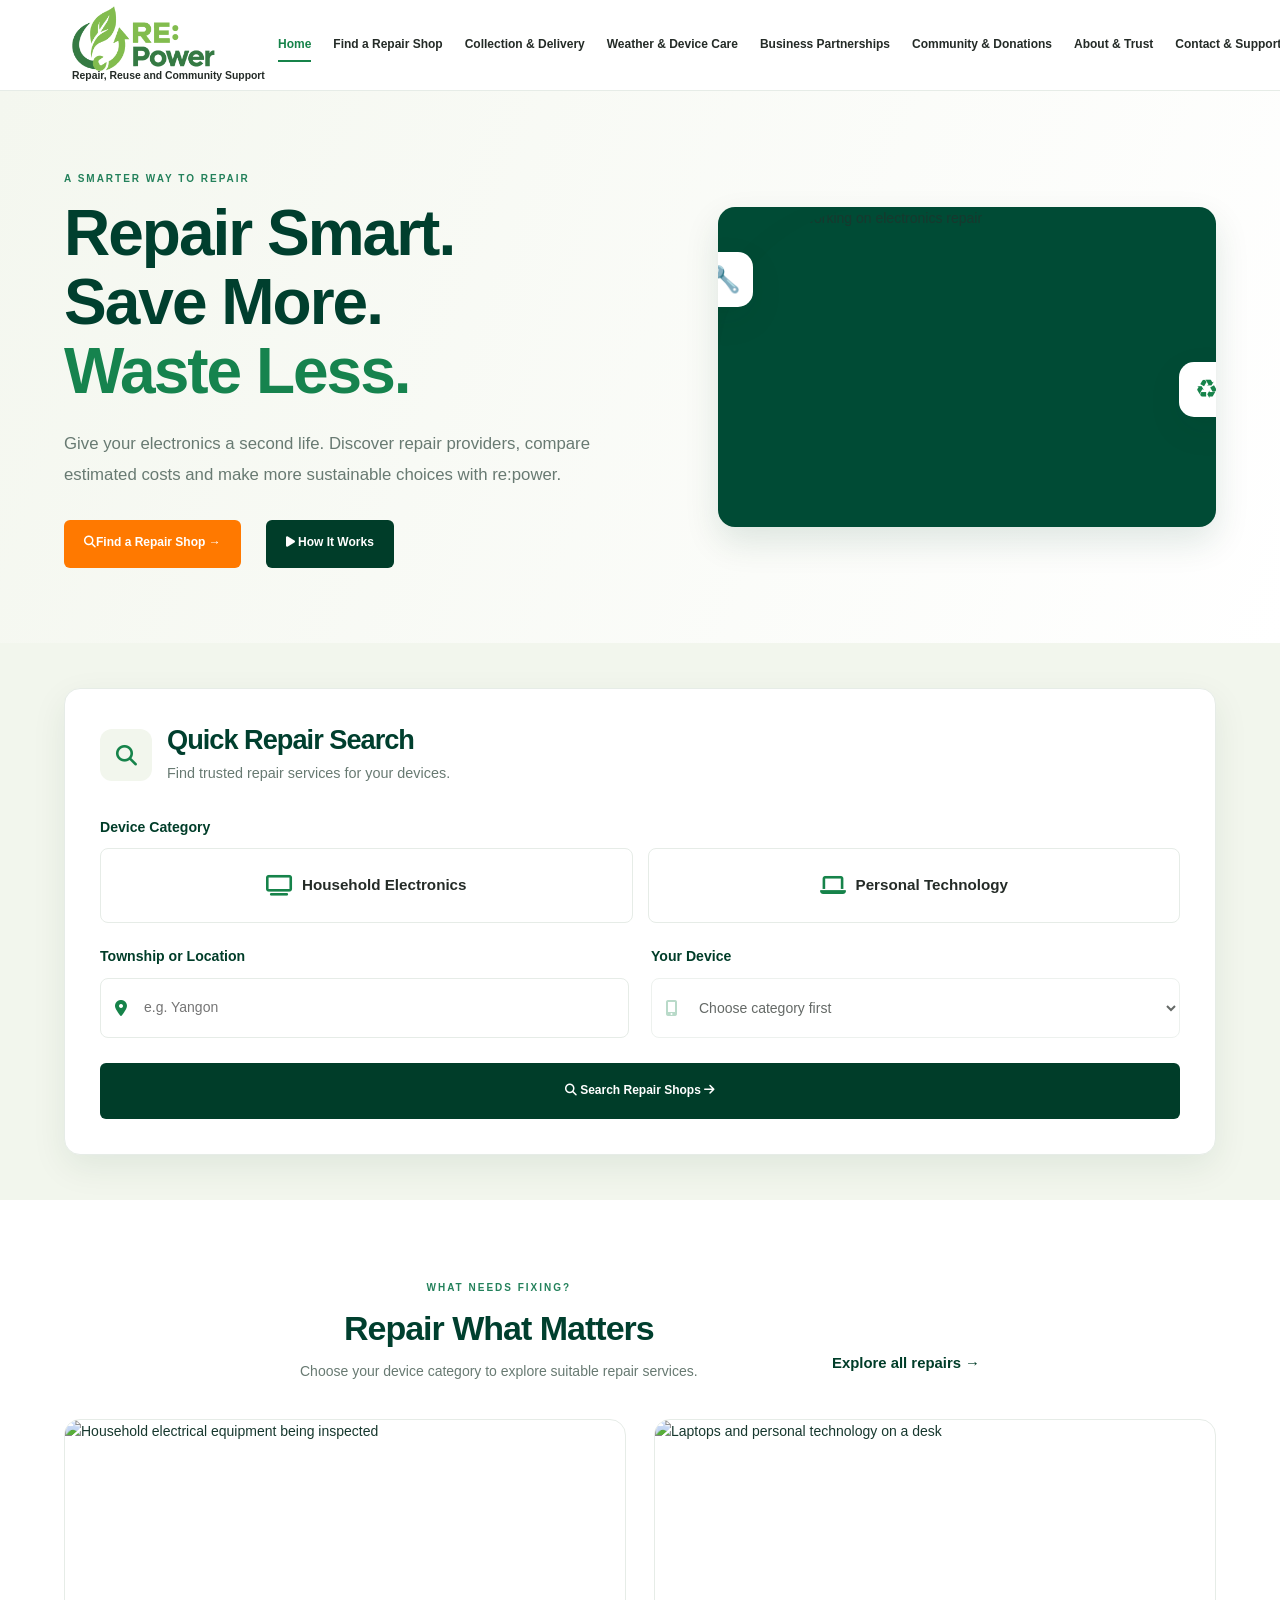
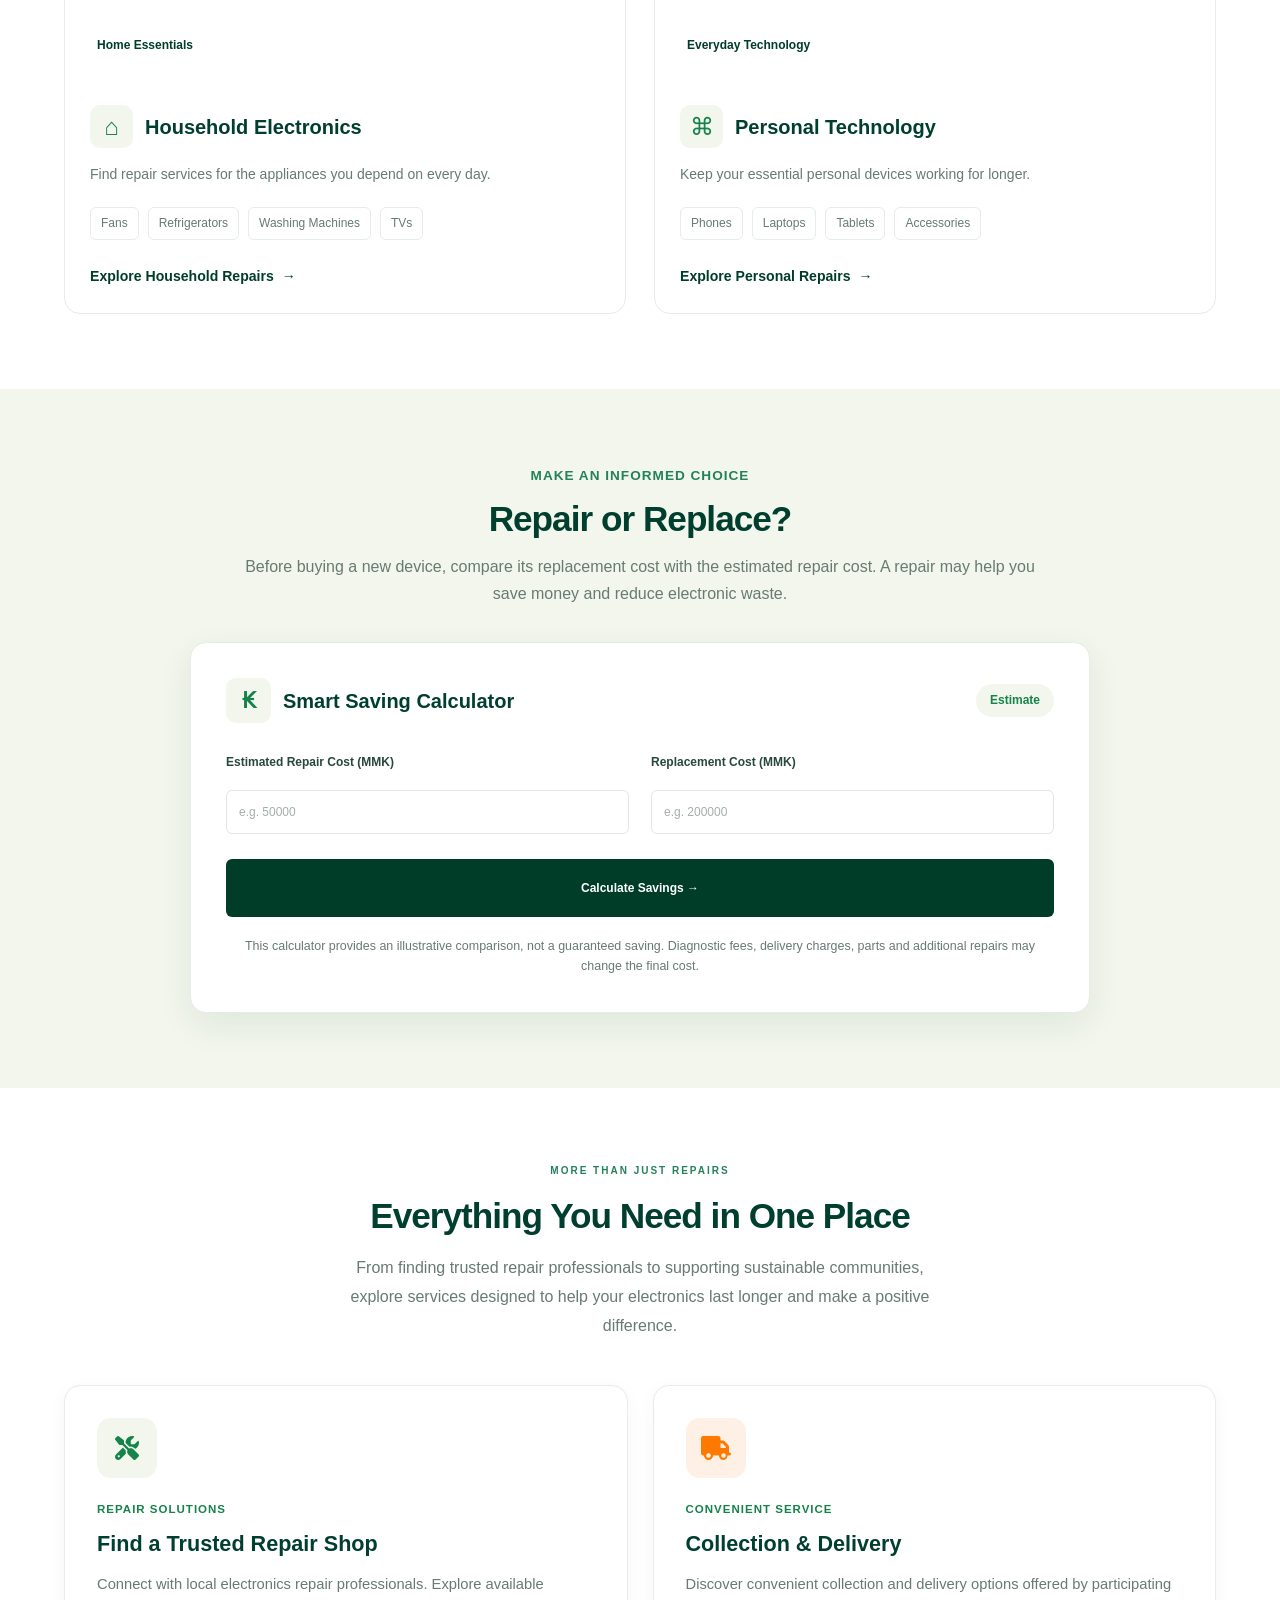
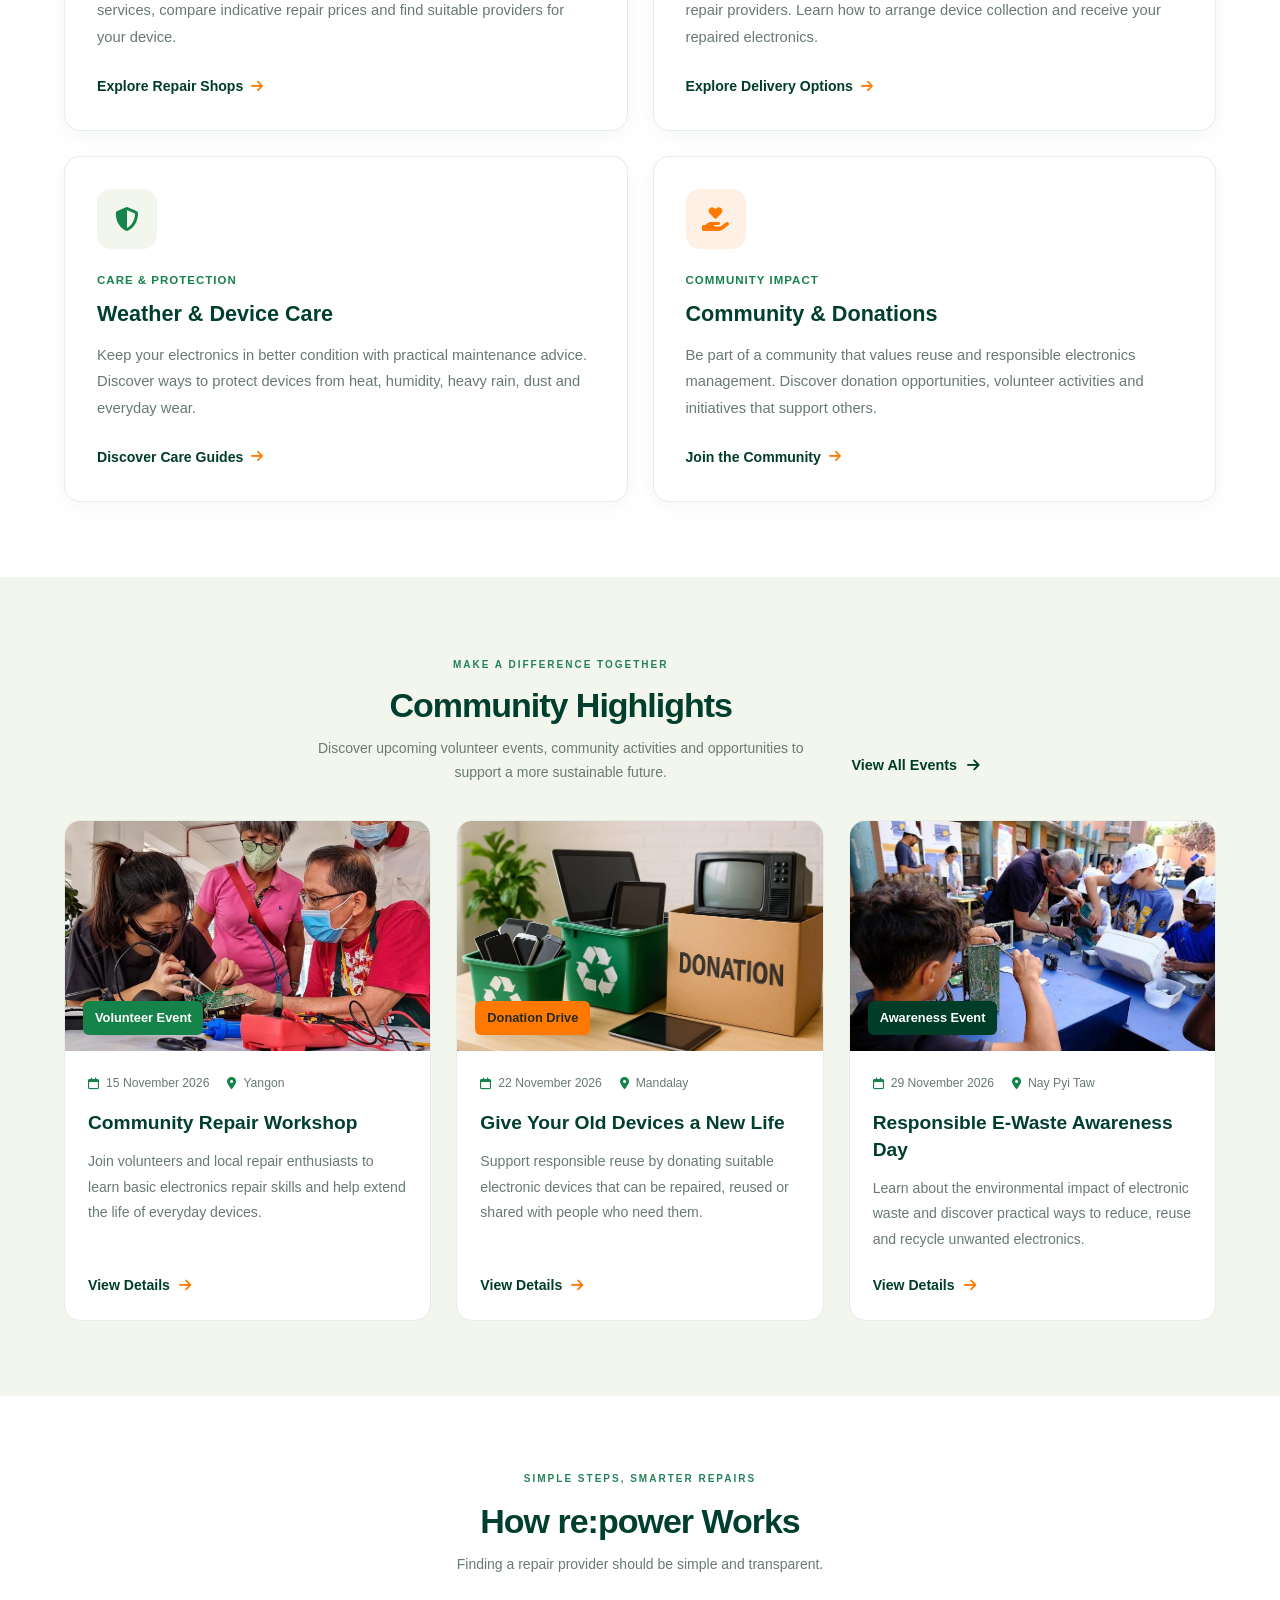
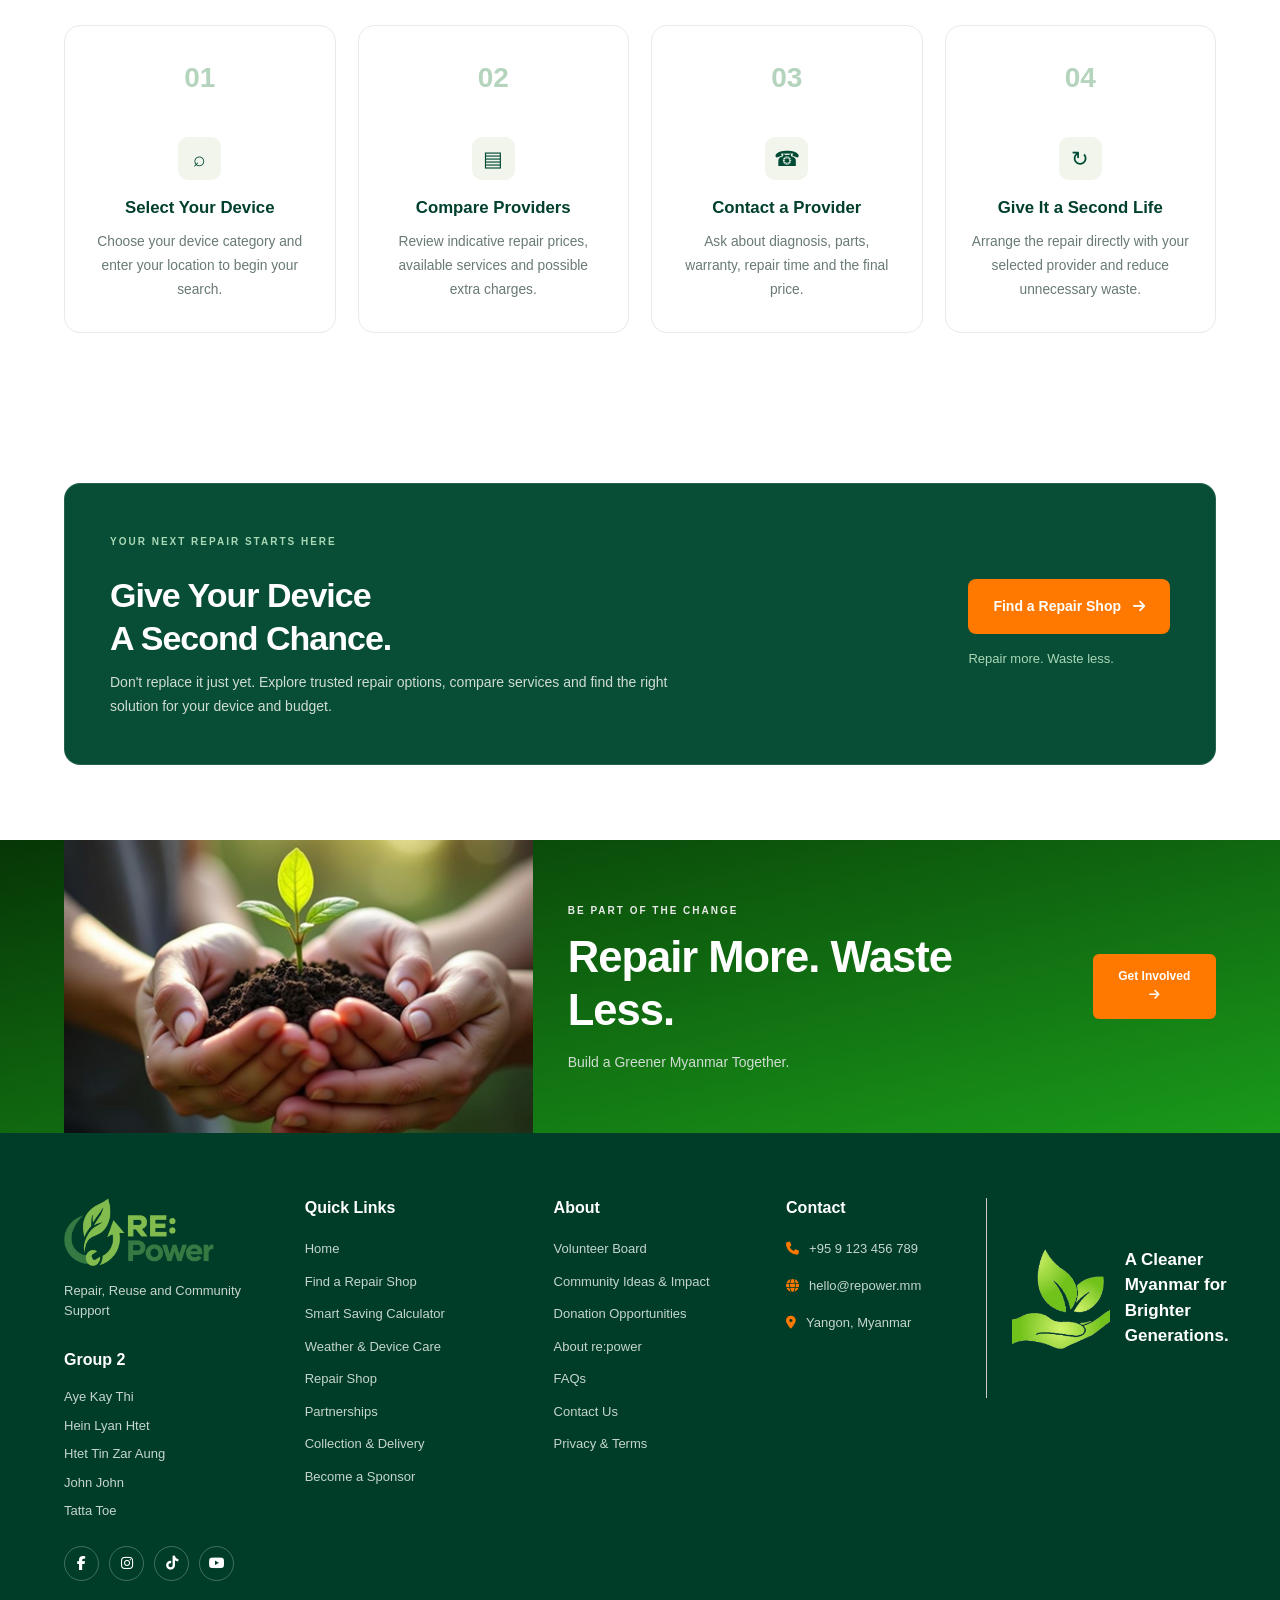
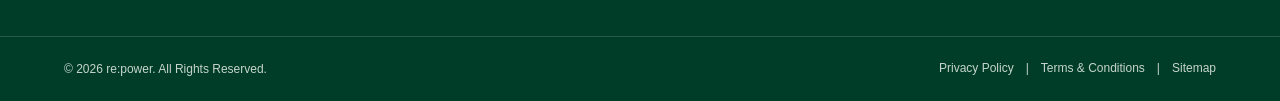
==== index.html @ 750f9b83 "Update index.html" ====
<!DOCTYPE html>
<html lang="en">
<head>
    <meta charset="UTF-8">
    <meta name="viewport" content="width=device-width, initial-scale=1.0">
    <meta name="description" content="Find electronics repair services, compare estimated costs, save money and reduce electronic waste with re:power in Myanmar.">
    <title>re:power | Repair Smart. Save More. Waste Less.</title>
    <link rel="stylesheet" href="https://cdnjs.cloudflare.com/ajax/libs/font-awesome/6.5.2/css/all.min.css">
    <link rel="stylesheet" href="assets/css/style.css">
    <link rel="stylesheet" href="assets/css/index.css">
</head>
<body>

    <header class="header">
        <div class="container navbar">

            <a href="index.html" class="logo-area">
                <img src="assets/images/re-power-logo.png" alt="re:power Logo" class="logo-image">
                <span class="logo-tagline">Repair, Reuse and Community Support</span>
            </a>

            <button class="menu-toggle" id="menuToggle"
                aria-label="Toggle navigation" aria-expanded="false">
                <span></span>
                <span></span>
                <span></span>
            </button>

            <nav class="navigation" id="navigation">
                <a href="index.html" class="nav-link active">Home</a>
                <a href="repair-shops.html" class="nav-link">Find a Repair Shop</a>
                <a href="collection-delivery.html" class="nav-link">Collection & Delivery</a>
                <a href="weather-device-care.html" class="nav-link">Weather & Device Care</a>
                <a href="partnerships.html" class="nav-link">Business Partnerships</a>
                <a href="community.html" class="nav-link">Community & Donations</a>
                <a href="about.html" class="nav-link">About & Trust</a>
                <a href="contact.html" class="nav-link">Contact & Support</a>
            </nav>

            <div class="header-actions">

                <a class="header-search" aria-label="Search">
                    <i class="fas fa-search"></i>
                </a>

                <a href="contact.html" class="btn btn-support">
                    <span>Get Support</span>
                    <i class="fas fa-headset"></i>
                </a>

            </div>

        </div>

    </header>

    <main>
        <section class="hero">
            <div class="container hero-content">
                <div class="hero-text">
                    <span class="eyebrow">A smarter way to repair</span>
                    <h1>Repair Smart.<br>Save More.<br><span>Waste Less.</span></h1>
                    <p>Give your electronics a second life. Discover repair providers, compare estimated costs and make more sustainable choices with re:power.</p>

                    <div class="hero-actions">
                        <a href="repair-shops.html" class="btn btn-orange"><i class="fas fa-search"></i>Find a Repair Shop <span>→</span></a>
                        <a href="#how-it-works" class="btn btn-primary"><i class="fas fa-play"></i> How It Works</a>
                    </div>
                </div>

                <div class="hero-image">
                    <img src="https://images.unsplash.com/photo-1581092921461-eab62e97a780?auto=format&fit=crop&w=1000&q=85" alt="Technician working on electronics repair">
                    <div class="floating-icon floating-icon-one">🔧</div>
                    <div class="floating-icon floating-icon-two">♻</div>
                </div>
            </div>
        </section>

        <section class="quick-search-section">
            <div class="container">
    <div class="quick-search">

        <div class="search-heading">
            <span class="section-icon">
                <i class="fas fa-search"></i>
            </span>
            <div>
                <h2>Quick Repair Search</h2>
                <p>Find trusted repair services for your devices.</p>
            </div>
        </div>

        <form id="homeSearchForm">

            <div class="search-layout">

                <div class="search-field category-field">
                    <label>Device Category</label>

                    <div class="category-options">
                        <label class="category-option">
                            <input type="radio" name="category" value="household" required>
                            <span>
                                <i class="fas fa-tv"></i>
                                Household Electronics
                            </span>
                        </label>

                        <label class="category-option">
                            <input type="radio" name="category" value="personal">
                            <span>
                                <i class="fas fa-laptop"></i>
                                Personal Technology
                            </span>
                        </label>
                    </div>
                </div>

                <div class="location-device-row">

                    <div class="search-field">
                        <label for="location">Township or Location</label>
                        <div class="input-wrapper">
                            <i class="fas fa-map-marker-alt"></i>
                            <input type="text" id="location" name="location"
                                placeholder="e.g. Yangon" required>
                        </div>
                    </div>

                    <div class="search-field">
                        <label for="device">Your Device</label>
                        <div class="input-wrapper">
                            <i class="fas fa-mobile-alt"></i>
                            <select id="device" name="device" required>
                                <option value="">Choose device</option>
                            </select>
                        </div>
                    </div>

                </div>

            </div>

            <div class="search-submit">
                <button type="submit" class="btn btn-primary search-button">
                    <i class="fas fa-search"></i>
                    Search Repair Shops
                    <i class="fas fa-arrow-right"></i>
                </button>
            </div>

        </form>

    </div>
</div>

            </div>
        </section>

        <section class="section categories-section" id="categories">
            <div class="container">
                <div class="section-heading">
                    <div>
                        <span class="eyebrow">What needs fixing?</span>
                        <h2>Repair What Matters</h2>
                        <p>Choose your device category to explore suitable repair services.</p>
                    </div>
                    <a href="repair-shops.html" class="text-link">Explore all repairs →</a>
                </div>

                <div class="category-grid">
                    <article class="category-card household-card">
                        <div class="category-image">
                            <img src="https://images.unsplash.com/photo-1581092160562-40aa08e78837?auto=format&fit=crop&w=900&q=85" alt="Household electrical equipment being inspected">
                            <span class="category-label">Home Essentials</span>
                        </div>
                        <div class="category-body">
                            <div class="category-title">
                                <span class="category-icon">⌂</span>
                                <h3>Household Electronics</h3>
                            </div>
                            <p>Find repair services for the appliances you depend on every day.</p>
                            <div class="device-tags">
                                <span>Fans</span>
                                <span>Refrigerators</span>
                                <span>Washing Machines</span>
                                <span>TVs</span>
                            </div>
                            <a href="repair-shops.html?category=household" class="card-link">Explore Household Repairs <span>→</span></a>
                        </div>
                    </article>

                    <article class="category-card personal-card">
                        <div class="category-image">
                            <img src="https://images.unsplash.com/photo-1519389950473-47ba0277781c?auto=format&fit=crop&w=900&q=85" alt="Laptops and personal technology on a desk">
                            <span class="category-label">Everyday Technology</span>
                        </div>
                        <div class="category-body">
                            <div class="category-title">
                                <span class="category-icon">⌘</span>
                                <h3>Personal Technology</h3>
                            </div>
                            <p>Keep your essential personal devices working for longer.</p>
                            <div class="device-tags">
                                <span>Phones</span>
                                <span>Laptops</span>
                                <span>Tablets</span>
                                <span>Accessories</span>
                            </div>
                            <a href="repair-shops.html?category=personal" class="card-link">Explore Personal Repairs <span>→</span></a>
                        </div>
                    </article>
                </div>
            </div>
        </section>

        <section class="calculator-section section" id="calculator">
            <div class="container">

                <div class="calculator-intro">
                    <span class="eyebrow">Make an informed choice</span>
                    <h2>Repair or Replace?</h2>
                    <p>Before buying a new device, compare its replacement cost with the estimated repair cost. A repair may help you save money and reduce electronic waste.</p>
                </div>

                <div class="calculator-card">

                    <div class="calculator-card-header">
                        <div>
                            <span class="calculator-symbol">₭</span>
                            <h3>Smart Saving Calculator</h3>
                        </div>
                        <span class="sample-label">Estimate</span>
                    </div>

                    <form id="calculatorForm">

                        <div class="calculator-inputs">

                            <div class="form-group">
                                <label for="repairCost">Estimated Repair Cost (MMK)</label>
                                <input type="number" id="repairCost" min="0" step="1"
                                    placeholder="e.g. 50000" required>
                            </div>

                            <div class="form-group">
                                <label for="replacementCost">Replacement Cost (MMK)</label>
                                <input type="number" id="replacementCost" min="0" step="1"
                                    placeholder="e.g. 200000" required>
                            </div>

                        </div>

                        <button type="submit" class="btn btn-primary calculator-button">
                            Calculate Savings
                            <span>→</span>
                        </button>

                    </form>

                    <div class="calculator-result" id="calculatorResult" aria-live="polite" hidden>
                        <span class="result-label">Estimated Difference</span>
                        <strong id="savingAmount">MMK 0</strong>
                        <p id="savingMessage"></p>
                    </div>

                    <p class="calculator-note">
                        This calculator provides an illustrative comparison, not a guaranteed saving.
                        Diagnostic fees, delivery charges, parts and additional repairs may change the final cost.
                    </p>

                </div>
            </div>
        </section>

        <section class="section services-section">
            <div class="container">

                <div class="section-heading centered-heading">
                    <span class="eyebrow">More than just repairs</span>
                    <h2>Everything You Need in One Place</h2>
                    <p>
                        From finding trusted repair professionals to supporting sustainable
                        communities, explore services designed to help your electronics
                        last longer and make a positive difference.
                    </p>
                </div>

                <div class="services-grid">

                    <article class="service-card">
                        <div class="service-card-top">
                            <div class="service-icon green-icon">
                                <i class="fas fa-tools"></i>
                            </div>
                        </div>

                        <span class="service-label">Repair Solutions</span>

                        <h3>Find a Trusted Repair Shop</h3>

                        <p>
                            Connect with local electronics repair professionals.
                            Explore available services, compare indicative repair prices
                            and find suitable providers for your device.
                        </p>

                        <a href="repair-shops.html" class="card-link">
                            Explore Repair Shops
                            <i class="fas fa-arrow-right"></i>
                        </a>
                    </article>

                    <article class="service-card">
                        <div class="service-card-top">
                            <div class="service-icon orange-icon">
                                <i class="fas fa-truck"></i>
                            </div>
                        </div>

                        <span class="service-label">Convenient Service</span>

                        <h3>Collection & Delivery</h3>

                        <p>
                            Discover convenient collection and delivery options offered
                            by participating repair providers. Learn how to arrange
                            device collection and receive your repaired electronics.
                        </p>

                        <a href="collection-delivery.html" class="card-link">
                            Explore Delivery Options
                            <i class="fas fa-arrow-right"></i>
                        </a>
                    </article>

                    <article class="service-card">
                        <div class="service-card-top">
                            <div class="service-icon green-icon">
                                <i class="fas fa-shield-alt"></i>
                            </div>
                        </div>

                        <span class="service-label">Care & Protection</span>

                        <h3>Weather & Device Care</h3>

                        <p>
                            Keep your electronics in better condition with practical
                            maintenance advice. Discover ways to protect devices from
                            heat, humidity, heavy rain, dust and everyday wear.
                        </p>

                        <a href="weather-device-care.html" class="card-link">
                            Discover Care Guides
                            <i class="fas fa-arrow-right"></i>
                        </a>
                    </article>

                    <article class="service-card">
                        <div class="service-card-top">
                            <div class="service-icon orange-icon">
                                <i class="fas fa-hand-holding-heart"></i>
                            </div>
                        </div>

                        <span class="service-label">Community Impact</span>

                        <h3>Community & Donations</h3>

                        <p>
                            Be part of a community that values reuse and responsible
                            electronics management. Discover donation opportunities,
                            volunteer activities and initiatives that support others.
                        </p>

                        <a href="community.html" class="card-link">
                            Join the Community
                            <i class="fas fa-arrow-right"></i>
                        </a>
                    </article>

                </div>

            </div>
        </section>
        
        <section class="community-section section">
            <div class="container">

                <div class="section-heading community-heading">
                    <div>
                        <span class="eyebrow">Make a Difference Together</span>
                        <h2>Community Highlights</h2>
                        <p>
                            Discover upcoming volunteer events, community activities
                            and opportunities to support a more sustainable future.
                        </p>
                    </div>

                    <a href="community.html" class="view-all-link">
                        View All Events
                        <i class="fas fa-arrow-right"></i>
                    </a>
                </div>

                <div class="community-grid">

                    <article class="community-card">
                        <div class="community-image">
                            <img src="assets/images/volunteer-repair.jpg"
                                alt="Volunteers repairing electronic devices">
                            <span class="event-category">Volunteer Event</span>
                        </div>

                        <div class="community-content">
                            <div class="event-info">
                                <span><i class="far fa-calendar"></i> 15 November 2026</span>
                                <span><i class="fas fa-map-marker-alt"></i> Yangon</span>
                            </div>

                            <h3>Community Repair Workshop</h3>

                            <p>
                                Join volunteers and local repair enthusiasts to learn
                                basic electronics repair skills and help extend the
                                life of everyday devices.
                            </p>

                            <a href="community.html" class="event-button">
                                View Details
                                <i class="fas fa-arrow-right"></i>
                            </a>
                        </div>
                    </article>

                    <article class="community-card">
                        <div class="community-image">
                            <img src="assets/images/device-donation.jpg"
                                alt="Electronic devices prepared for donation">
                            <span class="event-category donation-category">Donation Drive</span>
                        </div>

                        <div class="community-content">
                            <div class="event-info">
                                <span><i class="far fa-calendar"></i> 22 November 2026</span>
                                <span><i class="fas fa-map-marker-alt"></i> Mandalay</span>
                            </div>

                            <h3>Give Your Old Devices a New Life</h3>

                            <p>
                                Support responsible reuse by donating suitable
                                electronic devices that can be repaired, reused
                                or shared with people who need them.
                            </p>

                            <a href="community.html" class="event-button">
                                View Details
                                <i class="fas fa-arrow-right"></i>
                            </a>
                        </div>
                    </article>

                    <article class="community-card">
                        <div class="community-image">
                            <img src="assets/images/ewaste-awareness.jpg"
                                alt="Community members learning about electronic waste">
                            <span class="event-category awareness-category">Awareness Event</span>
                        </div>

                        <div class="community-content">
                            <div class="event-info">
                                <span><i class="far fa-calendar"></i> 29 November 2026</span>
                                <span><i class="fas fa-map-marker-alt"></i> Nay Pyi Taw</span>
                            </div>

                            <h3>Responsible E-Waste Awareness Day</h3>

                            <p>
                                Learn about the environmental impact of electronic
                                waste and discover practical ways to reduce,
                                reuse and recycle unwanted electronics.
                            </p>

                            <a href="community.html" class="event-button">
                                View Details
                                <i class="fas fa-arrow-right"></i>
                            </a>
                        </div>
                    </article>

                </div>

            </div>
        </section>

        <section class="how-section section" id="how-it-works">
            <div class="container">
                <div class="section-heading centered-heading">
                    <span class="eyebrow">Simple steps, smarter repairs</span>
                    <h2>How re:power Works</h2>
                    <p>Finding a repair provider should be simple and transparent.</p>
                </div>

                <div class="steps-grid">
                    <article class="step-card">
                        <div class="step-number">01</div>
                        <div class="step-icon">⌕</div>
                        <h3>Select Your Device</h3>
                        <p>Choose your device category and enter your location to begin your search.</p>
                    </article>

                    <article class="step-card">
                        <div class="step-number">02</div>
                        <div class="step-icon">▤</div>
                        <h3>Compare Providers</h3>
                        <p>Review indicative repair prices, available services and possible extra charges.</p>
                    </article>

                    <article class="step-card">
                        <div class="step-number">03</div>
                        <div class="step-icon">☎</div>
                        <h3>Contact a Provider</h3>
                        <p>Ask about diagnosis, parts, warranty, repair time and the final price.</p>
                    </article>

                    <article class="step-card">
                        <div class="step-number">04</div>
                        <div class="step-icon">↻</div>
                        <h3>Give It a Second Life</h3>
                        <p>Arrange the repair directly with your selected provider and reduce unnecessary waste.</p>
                    </article>
                </div>
            </div>
        </section>
                <section class="community-cta">
                    <div class="container community-cta-content">
                        <div class="community-cta-text">
                            <span class="eyebrow">Your Next Repair Starts Here</span>
                            <h2>Give Your Device<br>A Second Chance.</h2>
                            <p>
                                Don't replace it just yet. Explore trusted repair options,
                                compare services and find the right solution for your device and budget.
                            </p>
                        </div>

                        <div class="community-cta-action">
                            <a href="repair-shops.html" class="community-cta-button">
                                Find a Repair Shop
                                <i class="fas fa-arrow-right"></i>
                            </a>
                            <span class="community-cta-note">
                                Repair more. Waste less.
                            </span>
                        </div>
                    </div>
                </section>

                <section class="repair-cta">
                    <div class="container repair-cta-content">
                        <div class="repair-cta-image">
                            <img src="assets/images/community-volunteer.jpg"
                                alt="Volunteers working together to repair electronic devices">
                        </div>

                        <div class="repair-cta-text">
                            <span class="eyebrow">Be Part of the Change</span>
                            <h2>Repair More. Waste Less.</h2>
                            <p>Build a Greener Myanmar Together.</p>
                        </div>

                        <div class="repair-cta-action">
                            <a href="community.html" class="btn btn-orange">
                                Get Involved
                                <i class="fas fa-arrow-right"></i>
                            </a>
                        </div>
                    </div>
                </section>
    </main>

    <footer class="footer">
        <div class="container footer-main">

            <div class="footer-brand">
                <a href="index.html" class="footer-logo">
                    <img src="assets/images/re-power-logo.png" alt="re:power Logo">
                </a>

                <p class="footer-tagline">Repair, Reuse and Community Support</p>

                <div class="footer-group">
                    <h4>Group 2</h4>
                    <p>Aye Kay Thi</p>
                    <p>Hein Lyan Htet</p>
                    <p>Htet Tin Zar Aung</p>
                    <p>John John</p>
                    <p>Tatta Toe</p>
                </div>

                <div class="footer-social">
                    <div class="social-links">
                        <a href="#" aria-label="Facebook"><i class="fab fa-facebook-f"></i></a>
                        <a href="#" aria-label="Instagram"><i class="fab fa-instagram"></i></a>
                        <a href="#" aria-label="TikTok"><i class="fab fa-tiktok"></i></a>
                        <a href="#" aria-label="YouTube"><i class="fab fa-youtube"></i></a>
                    </div>
                </div>
            </div>

            <div class="footer-column">
                <h4>Quick Links</h4>
                <a href="index.html">Home</a>
                <a href="repair-shops.html">Find a Repair Shop</a>
                <a href="index.html#calculator">Smart Saving Calculator</a>
                <a href="weather-device-care.html">Weather & Device Care</a>
                <a href="repair-shops.html">Repair Shop</a>
                <a href="partnerships.html">Partnerships</a>
                <a href="collection-delivery.html">Collection & Delivery</a>
                <a href="partnerships.html#sponsorship">Become a Sponsor</a>
            </div>

            <div class="footer-column">
                <h4>About</h4>
                <a href="community.html#volunteer-board">Volunteer Board</a>
                <a href="community.html#community-ideas">Community Ideas & Impact</a>
                <a href="community.html#donations">Donation Opportunities</a>
                <a href="about.html">About re:power</a>
                <a href="contact.html#faqs">FAQs</a>
                <a href="contact.html">Contact Us</a>
                <a href="about.html#privacy">Privacy & Terms</a>
            </div>

            <div class="footer-column footer-contact">
                <h4>Contact</h4>
                <p><i class="fas fa-phone"></i> +95 9 123 456 789</p>
                <p><i class="fas fa-globe"></i> hello@repower.mm</p>
                <p><i class="fas fa-map-marker-alt"></i> Yangon, Myanmar</p>
            </div>

            <div class="footer-campaign">
                <img src="assets/images/cleaner-myanmar.jpg"
                    alt="A cleaner and greener Myanmar">

                <h3>A Cleaner Myanmar for Brighter Generations.</h3>
            </div>

        </div>

        <div class="footer-bottom">
            <div class="container footer-bottom-content">
                <p>© 2026 re:power. All Rights Reserved.</p>

                <div class="footer-legal">
                    <a href="about.html#privacy">Privacy Policy</a>
                    <span>|</span>
                    <a href="about.html#terms">Terms & Conditions</a>
                    <span>|</span>
                    <a href="sitemap.html">Sitemap</a>
                </div>
            </div>
        </div>
    </footer>
    <script src="assets/js/main.js"></script>
</body>
</html>
---- assets/css/style.css ----
/*Main*/
:root {
    --forest: #003D29;
    --orange: #FF7000;
    --leaf: #16834A;
    --sage: #F2F6ED;
    --white: #FFFFFF;
    --charcoal: #242B27;
    --muted: #68736C;
    --border: #E0E7DF;
    --shadow: 0 12px 35px rgba(0, 61, 41, 0.08);
    --radius: 16px;
}

* {
    margin: 0;
    padding: 0;
    box-sizing: border-box;
}

html {
    scroll-behavior: smooth;
    scroll-padding-top: 100px;
}

body {
    font-family: Arial, Helvetica, sans-serif;
    color: var(--charcoal);
    background: var(--white);
    line-height: 1.6;
}

a {
    color: inherit;
    text-decoration: none;
}

button,
input,
select {
    font: inherit;
    -webkit-tap-highlight-color: transparent;
}

button,
select {
    cursor: pointer;
}

img {
    display: block;
    max-width: 100%;
}

button:focus-visible,
a:focus-visible,
input:focus-visible,
select:focus-visible {
    outline: 3px solid var(--orange);
    outline-offset: 4px;
}

.container {
    width: min(1520px, calc(100% - 40px));
    margin: 0 auto;
}

.section {
    padding: 90px 0;
}

h1,
h2,
h3,
h4 {
    color: var(--forest);
    line-height: 1.2;
}

h1 {
    font-size: clamp(2.8rem, 5vw, 4.8rem);
    font-weight: 800;
    letter-spacing: -2.5px;
}

h2 {
    font-size: clamp(2rem, 3.4vw, 3rem);
    font-weight: 800;
    letter-spacing: -1px;
}

h3 {
    font-size: 1.2rem;
}

p {
    color: var(--muted);
}

.btn {
    display: inline-flex;
    align-items: center;
    justify-content: center;
    gap: 12px;
    min-height: 48px;
    padding: 12px 22px;
    border: 2px solid transparent;
    border-radius: 8px;
    font-size: 0.92rem;
    font-weight: 700;
    transition: transform 0.2s ease, background 0.2s ease, color 0.2s ease;
}

.btn:hover {
    transform: translateY(-2px);
}

.btn-primary {
    background: var(--forest);
    color: var(--white);
}

.btn-primary:hover {
    background: var(--leaf);
}

.btn-orange {
    background: var(--orange);
    color: var(--charcoal);
}

.btn-orange:hover {
    background: #E76500;
}

.text-link {
    display: inline-flex;
    align-items: center;
    gap: 8px;
    color: var(--forest);
    font-size: 0.93rem;
    font-weight: 700;
}

.text-link:hover,
.card-link:hover {
    color: var(--orange);
}

.eyebrow {
    display: inline-block;
    margin-bottom: 14px;
    color: var(--leaf);
    font-size: 0.76rem;
    font-weight: 800;
    letter-spacing: 2px;
    text-transform: uppercase;
}

/* HEADER */

.header {
    position: sticky;
    top: 0;
    z-index: 1000;
    background: var(--white);
    border-bottom: 1px solid var(--border);
}

.navbar {
    min-height: 90px;
    display: flex;
    align-items: center;
    justify-content: space-between;
    gap: 16px;
    padding: 0 8px;
}

.logo-area {
    display: flex;
    flex-direction: column;
    align-items: flex-start;
    flex-shrink: 0;
    width: 190px;
}

.logo-image {
    width: 190px;
    height: 65px;
    object-fit: contain;
    object-position: left center;
}

.logo-tagline {
    margin-top: -3px;
    color: var(--charcoal);
    font-size: 0.65rem;
    font-weight: 600;
    white-space: nowrap;
}

.navigation {
    display: flex;
    align-items: center;
    gap: 22px;
}

.nav-link {
    position: relative;
    padding: 10px 0;
    color: var(--charcoal);
    font-size: 0.75rem;
    font-weight: 700;
    white-space: nowrap;
    transition: color 0.2s ease;
}

.nav-link:hover,
.nav-link.active {
    color: var(--leaf);
}

.nav-link.active::after {
    position: absolute;
    content: "";
    bottom: 3px;
    left: 0;
    width: 100%;
    height: 2px;
    background: var(--leaf);
}

.header-actions {
    display: flex;
    align-items: center;
    gap: 10px;
    flex-shrink: 0;
}

.header-search {
    width: 40px;
    height: 40px;
    display: flex;
    align-items: center;
    justify-content: center;
    color: var(--forest);
    border: 1px solid var(--border);
    border-radius: 50%;
    font-size: 0.95rem;
    transition: all 0.2s ease;
}

.header-search:hover {
    color: var(--leaf);
    background: var(--sage);
    border-color: var(--leaf);
}

.btn-support {
    display: flex;
    align-items: center;
    justify-content: center;
    gap: 9px;
    min-height: 42px;
    padding: 10px 14px;
    border-radius: 8px;
    background: var(--forest);
    color: var(--white);
    font-size: 0.78rem;
    font-weight: 700;
    white-space: nowrap;
    transition: all 0.2s ease;
}

.btn-support:hover {
    background: var(--leaf);
    transform: translateY(-2px);
}

.menu-toggle {
    display: none;
    width: 44px;
    height: 44px;
    align-items: center;
    justify-content: center;
    flex-direction: column;
    gap: 5px;
    border: 1px solid var(--border);
    border-radius: 8px;
    background: var(--white);
}

.menu-toggle span {
    display: block;
    width: 20px;
    height: 2px;
    background: var(--forest);
    border-radius: 2px;
}


/* HEADER RESPONSIVE DESIGN */

/* HEADER: 1150PX */

@media (max-width: 1150px) {
    .navbar {
        gap: 15px;
    }

    .navigation {
        gap: 12px;
    }

    .nav-link {
        font-size: 0.73rem;
    }

    .header-actions {
        gap: 8px;
    }

    .btn-support {
        padding: 10px 12px;
        font-size: 0.73rem;
    }
}

/* HEADER: 900PX */

@media (max-width: 900px) {
    .navbar {
        position: relative;
        min-height: 75px;
        flex-wrap: wrap;
    }

    .menu-toggle {
        display: flex;
        margin-left: auto;
    }

    .header-actions {
        margin-left: 0;
    }

    .navigation {
        display: none;
        position: absolute;
        top: calc(100% - 1px);
        left: -24px;
        right: -24px;
        padding: 18px 24px 25px;
        background: var(--white);
        border-bottom: 1px solid var(--border);
        box-shadow: var(--shadow);
        align-items: stretch;
        flex-direction: column;
        gap: 5px;
    }

    .navigation.open {
        display: flex;
    }

    .nav-link {
        padding: 11px 0;
        font-size: 0.9rem;
    }

    .nav-link.active::after {
        width: 35px;
        bottom: 4px;
    }
}

/* HEADER: 650PX */

@media (max-width: 650px) {
    .navbar {
        min-height: 70px;
    }

    .logo-image {
        width: 125px;
    }

    .logo-tagline {
        font-size: 0.55rem;
    }

    .header-actions {
        gap: 7px;
    }

    .header-search {
        width: 38px;
        height: 38px;
    }

    .btn-support {
        padding: 9px 10px;
        font-size: 0.7rem;
    }

    .navigation {
        left: -16px;
        right: -16px;
    }
}

/* HEADER: 480PX */

@media (max-width: 480px) {
    .navbar {
        gap: 8px;
    }

    .logo-image {
        width: 110px;
    }

    .logo-tagline {
        font-size: 0.48rem;
    }

    .menu-toggle {
        width: 38px;
        height: 38px;
    }

    .header-search {
        width: 35px;
        height: 35px;
    }

    .btn-support {
        min-height: 38px;
        padding: 8px;
        gap: 5px;
        font-size: 0.65rem;
    }
}

/* HEADER: 380PX */

@media (max-width: 380px) {
    .header-actions {
        gap: 5px;
    }

    .btn-support {
        padding: 7px;
        font-size: 0.6rem;
    }

    .logo-image {
        width: 100px;
    }
}


/* FOOTER */

.footer {
    padding-top: 65px;
    background: var(--forest);
    color: var(--white);
}

.footer-main {
    display: grid;
    grid-template-columns: 1.25fr 1.3fr 1.2fr 1fr 1.4fr;
    gap: 35px;
    padding-bottom: 55px;
}

.footer-logo {
    display: inline-block;
    margin-bottom: 8px;
}

.footer-logo img {
    display: block;
    width: 150px;
    height: auto;
    object-fit: contain;
}

.footer-tagline {
    margin: 0 0 28px;
    color: #C5D5CC;
    font-size: 13px;
    line-height: 1.6;
}

.footer-group {
    margin-bottom: 25px;
}

.footer-group h4,
.footer-social h4,
.footer-column h4 {
    margin-bottom: 18px;
    color: var(--white);
    font-size: 16px;
    font-weight: 700;
}

.footer-group p {
    margin-bottom: 9px;
    color: #C5D5CC;
    font-size: 13px;
    line-height: 1.5;
}

.footer-social {
    margin-top: 25px;
}

.social-links {
    display: flex;
    align-items: center;
    gap: 10px;
}

.social-links a {
    display: flex;
    align-items: center;
    justify-content: center;
    width: 35px;
    height: 35px;
    border: 1px solid rgba(255, 255, 255, 0.25);
    border-radius: 50%;
    color: var(--white);
    font-size: 14px;
    transition: 0.3s ease;
}

.social-links a:hover {
    background: var(--orange);
    border-color: var(--orange);
    transform: translateY(-3px);
}

.footer-column {
    display: flex;
    flex-direction: column;
    align-items: flex-start;
}

.footer-column h4 {
    margin-bottom: 22px;
}

.footer-column a {
    margin-bottom: 13px;
    color: #C5D5CC;
    font-size: 13px;
    line-height: 1.5;
    transition: 0.3s ease;
}

.footer-column a:hover {
    color: var(--orange);
    padding-left: 4px;
}

.footer-contact p {
    display: flex;
    align-items: flex-start;
    gap: 10px;
    margin-bottom: 16px;
    color: #C5D5CC;
    font-size: 13px;
    line-height: 1.6;
}

.footer-contact i {
    margin-top: 3px;
    color: var(--orange);
}

.footer-campaign {
    display: flex;
    align-items: center;
    gap: 15px;
    border-left: 1px solid #ccc;
    height: 200px;
    padding-left: 25px;
}


.footer-campaign img {
    width: 48%;
    height: 150px;
    object-fit: cover;
    border-radius: 10px;
}

.footer-campaign h3 {
    flex: 1;
    margin: 0;
    color: var(--white);
    font-size: 17px;
    line-height: 1.5;
}

.footer-bottom {
    border-top: 1px solid rgba(255, 255, 255, 0.15);
}

.footer-bottom-content {
    display: flex;
    align-items: center;
    justify-content: space-between;
    gap: 20px;
    padding: 22px 0;
}

.footer-bottom-content p,
.footer-legal a,
.footer-legal span {
    color: #C5D5CC;
    font-size: 12px;
}

.footer-bottom-content p {
    margin: 0;
}

.footer-legal {
    display: flex;
    align-items: center;
    gap: 12px;
}

.footer-legal a {
    transition: 0.3s ease;
}

.footer-legal a:hover {
    color: var(--orange);
}

/* FOOTER RESPONSIVE DESIGN */

/* FOOTER: 1150PX */

@media (max-width: 1150px) {
    .footer-main {
        grid-template-columns: repeat(3, minmax(0, 1fr));
    }

    .footer-brand {
        grid-column: 1 / -1;
    }
}

/* FOOTER: 900PX */

@media (max-width: 900px) {
    .footer-main {
        grid-template-columns: repeat(2, minmax(0, 1fr));
        gap: 35px 25px;
    }

    .footer-brand,
    .footer-campaign {
        grid-column: 1 / -1;
    }

    .footer-bottom-content {
        align-items: flex-start;
        flex-direction: column;
        gap: 15px;
    }

    .footer-legal {
        flex-wrap: wrap;
        gap: 8px;
    }
}

/* FOOTER: 768PX */

@media (max-width: 768px) {
    .footer {
        padding-top: 45px;
    }

    .footer-campaign img {
        width: 45%;
        height: 130px;
    }
}

/* FOOTER: 650PX */

@media (max-width: 650px) {
    .footer-main {
        grid-template-columns: repeat(2, minmax(0, 1fr));
        gap: 30px 18px;
        padding-top: 35px;
        padding-bottom: 40px;
    }

    .footer-brand,
    .footer-campaign {
        grid-column: 1 / -1;
    }

    .footer-campaign {
        flex-direction: row;
        align-items: center;
    }

    .footer-campaign img {
        width: 45%;
        height: 120px;
    }

    .footer-campaign h3 {
        font-size: 15px;
    }

    .footer-column h4 {
        font-size: 15px;
    }

    .footer-column a,
    .footer-contact p {
        font-size: 12px;
    }

    .footer-bottom-content {
        padding: 18px 0;
    }

    .footer-legal {
        gap: 6px;
    }

    .footer-legal a,
    .footer-legal span {
        font-size: 11px;
    }
}

/* FOOTER: 480PX */

@media (max-width: 480px) {
    .footer-campaign {
        flex-direction: column;
        align-items: flex-start;
    }

    .footer-campaign img {
        width: 100%;
        height: 180px;
    }

    .footer-main {
        gap: 30px 18px;
    }

    .footer-column h4 {
        font-size: 14px;
    }

    .footer-column a,
    .footer-contact p {
        font-size: 11px;
    }
}


/*index.html*/
/* HERO */

.hero {
    padding: 72px 0 85px;
    overflow: hidden;
    background: linear-gradient(125deg, var(--sage) 0%, var(--white) 68%);
}

.hero-content {
    display: grid;
    grid-template-columns: 1fr 0.92fr;
    align-items: center;
    gap: 65px;
}

.hero-text > p {
    max-width: 530px;
    margin-top: 22px;
    font-size: 1.05rem;
    line-height: 1.85;
}

.hero h1 span {
    color: var(--leaf);
}

.hero-actions {
    display: flex;
    flex-wrap: wrap;
    align-items: center;
    gap: 25px;
    margin-top: 30px;
}

.hero-stats {
    display: flex;
    flex-wrap: wrap;
    gap: 28px;
    margin-top: 45px;
    padding-top: 25px;
    border-top: 1px solid var(--border);
}

.hero-stats div {
    display: flex;
    flex-direction: column;
    gap: 4px;
}

.hero-stats strong {
    color: var(--forest);
    font-size: 0.9rem;
}

.hero-stats span {
    color: var(--muted);
    font-size: 0.75rem;
}

.hero-image {
    position: relative;
    min-width: 0;
}

.hero-image > img {
    width: 100%;
    height: 480px;
    object-fit: cover;
    border-radius: 160px 20px 20px 20px;
    box-shadow: var(--shadow);
}

.badge-icon {
    display: flex;
    width: 45px;
    height: 45px;
    align-items: center;
    justify-content: center;
    flex-shrink: 0;
    background: var(--sage);
    color: var(--leaf);
    border-radius: 50%;
    font-size: 1.7rem;
}

.floating-icon {
    position: absolute;
    display: flex;
    align-items: center;
    justify-content: center;
    width: 55px;
    height: 55px;
    border-radius: 15px;
    box-shadow: var(--shadow);
    background: var(--white);
    font-size: 1.6rem;
}

.floating-icon-one {
    top: 45px;
    left: -20px;
}

.floating-icon-two {
    right: -18px;
    bottom: 110px;
    color: var(--leaf);
}

/* QUICK SEARCH */

.quick-search-section {
    padding: 45px 0;
    background: var(--sage);
}

.quick-search {
    padding: 35px;
    background: var(--white);
    border: 1px solid var(--border);
    border-radius: var(--radius);
    box-shadow: var(--shadow);
}

.search-heading {
    display: flex;
    align-items: center;
    gap: 15px;
    margin-bottom: 30px;
}

.section-icon {
    width: 52px;
    height: 52px;
    display: flex;
    align-items: center;
    justify-content: center;
    background: var(--sage);
    color: var(--leaf);
    border-radius: 12px;
    font-size: 1.3rem;
}

.search-heading h2 {
    font-size: 1.7rem;
}

.search-heading p {
    margin-top: 4px;
    font-size: 0.9rem;
}

.search-layout {
    display: flex;
    flex-direction: column;
    gap: 22px;
}

.search-field {
    display: flex;
    flex-direction: column;
    gap: 10px;
    min-width: 0;
}

.search-field > label {
    color: var(--forest);
    font-size: 0.88rem;
    font-weight: 700;
}

.category-options {
    display: grid;
    grid-template-columns: repeat(2, minmax(0, 1fr));
    gap: 15px;
}

.category-option {
    cursor: pointer;
}

.category-option input {
    position: absolute;
    opacity: 0;
    pointer-events: none;
}

.category-option span {
    min-height: 75px;
    padding: 15px;
    display: flex;
    align-items: center;
    justify-content: center;
    gap: 10px;
    border: 1px solid var(--border);
    border-radius: 8px;
    color: var(--charcoal);
    background: var(--white);
    font-size: 0.95rem;
    font-weight: 700;
    text-align: center;
    transition: 0.2s ease;
}

.category-option span i {
    color: var(--leaf);
    font-size: 1.3rem;
}

.category-option input:checked + span {
    background: var(--sage);
    border: 2px solid var(--leaf);
    color: var(--forest);
}

.category-option input:focus-visible + span {
    outline: 3px solid var(--orange);
    outline-offset: 3px;
}

.location-device-row {
    display: grid;
    grid-template-columns: repeat(2, minmax(0, 1fr));
    gap: 22px;
}

.input-wrapper {
    position: relative;
    display: flex;
    align-items: center;
}

.input-wrapper > i {
    position: absolute;
    left: 15px;
    color: var(--leaf);
    font-size: 1rem;
}

.input-wrapper input,
.input-wrapper select {
    width: 100%;
    min-height: 60px;
    padding: 12px 15px 12px 43px;
    border: 1px solid var(--border);
    border-radius: 8px;
    background: var(--white);
    color: var(--charcoal);
    outline: none;
}

.input-wrapper input:focus,
.input-wrapper select:focus {
    border-color: var(--leaf);
    box-shadow: 0 0 0 3px rgba(22, 131, 74, 0.1);
}

.search-submit {
    display: flex;
    width: 100%;
    margin-top: 25px;
}

.search-button {
    width: 100%;
    min-height: 56px;
    gap: 12px;
}

/* SECTION HEADINGS */

.section-heading {
    display: flex;
    align-items: end;
    justify-content: space-between;
    gap: 30px;
    margin-bottom: 38px;
}

.section-heading h2 {
    margin-bottom: 12px;
}

.section-heading p {
    max-width: 590px;
}

.section-heading > .text-link {
    margin-bottom: 8px;
    white-space: nowrap;
}

.centered-heading {
    display: flex;
    flex-direction: column;
    align-items: center;
    gap: 0;
    text-align: center;
}

.centered-heading .eyebrow {
    margin-bottom: 14px;
}

.centered-heading h2 {
    margin-bottom: 12px;
}

.centered-heading p {
    max-width: 620px;
}

/* CATEGORIES */

.categories-section {
    padding-top: 105px;
}

.category-grid {
    display: grid;
    grid-template-columns: repeat(2, minmax(0, 1fr));
    gap: 28px;
}

.category-card {
    overflow: hidden;
    border: 1px solid var(--border);
    border-radius: var(--radius);
    background: var(--white);
    transition: transform 0.25s ease, box-shadow 0.25s ease;
}

.category-card:hover {
    transform: translateY(-5px);
    box-shadow: var(--shadow);
}

.category-image {
    position: relative;
    overflow: hidden;
}

.category-image img {
    width: 100%;
    height: 260px;
    object-fit: cover;
    transition: transform 0.4s ease;
}

.category-card:hover .category-image img {
    transform: scale(1.04);
}

.category-label {
    position: absolute;
    left: 20px;
    bottom: 18px;
    padding: 7px 12px;
    border-radius: 6px;
    background: var(--white);
    color: var(--forest);
    font-size: 0.75rem;
    font-weight: 700;
}

.category-body {
    padding: 25px;
}

.category-title {
    display: flex;
    align-items: center;
    gap: 12px;
}

.category-title h3 {
    font-size: 1.25rem;
}

.category-icon {
    display: flex;
    align-items: center;
    justify-content: center;
    width: 43px;
    height: 43px;
    flex-shrink: 0;
    border-radius: 10px;
    background: var(--sage);
    color: var(--leaf);
    font-size: 1.5rem;
}

.category-body > p {
    margin-top: 15px;
}

.device-tags {
    display: flex;
    flex-wrap: wrap;
    gap: 9px;
    margin: 20px 0 25px;
}

.device-tags span {
    padding: 6px 10px;
    border: 1px solid var(--border);
    border-radius: 6px;
    color: var(--muted);
    font-size: 0.75rem;
}

.card-link {
    display: inline-flex;
    align-items: center;
    gap: 8px;
    width: fit-content;
    color: var(--forest);
    font-size: 0.88rem;
    font-weight: 800;
    transition: color 0.2s ease, gap 0.2s ease;
}

.card-link i {
    color: var(--orange);
    font-size: 0.85rem;
    transition: transform 0.2s ease;
}

.card-link:hover {
    color: var(--leaf);
    gap: 15px;
}

.card-link:hover i {
    transform: translateX(3px);
}

/* CALCULATOR */

.calculator-section {
    padding: 70px 0;
    background: var(--sage);
}

.calculator-intro {
    max-width: 800px;
    margin: 0 auto 35px;
    text-align: center;
}

.calculator-intro .eyebrow {
    margin-bottom: 12px;
    font-size: 0.85rem;
    letter-spacing: 1px;
}

.calculator-intro h2 {
    margin-bottom: 12px;
    font-size: 2.2rem;
}

.calculator-intro p {
    font-size: 1rem;
    line-height: 1.7;
}

.calculator-card {
    max-width: 900px;
    margin: 0 auto;
    padding: 35px;
    background: var(--white);
    border: 1px solid var(--border);
    border-radius: var(--radius);
    box-shadow: var(--shadow);
}

.calculator-card-header {
    display: flex;
    align-items: center;
    justify-content: space-between;
    margin-bottom: 30px;
}

.calculator-card-header > div {
    display: flex;
    align-items: center;
    gap: 12px;
}

.calculator-symbol {
    width: 45px;
    height: 45px;
    display: flex;
    align-items: center;
    justify-content: center;
    background: var(--sage);
    color: var(--leaf);
    border-radius: 10px;
    font-size: 1.4rem;
    font-weight: 700;
}

.calculator-card-header h3 {
    font-size: 1.25rem;
}

.sample-label {
    padding: 7px 14px;
    background: var(--sage);
    color: var(--leaf);
    border-radius: 20px;
    font-size: 0.75rem;
    font-weight: 700;
}

.calculator-inputs {
    display: grid;
    grid-template-columns: repeat(2, minmax(0, 1fr));
    gap: 22px;
    margin-bottom: 25px;
}

.form-group {
    display: flex;
    flex-direction: column;
    gap: 10px;
}

.form-group label {
    color: var(--forest);
    font-size: 0.9rem;
    font-weight: 700;
}

.form-group input {
    width: 100%;
    min-height: 60px;
    padding: 15px;
    border: 1px solid var(--border);
    border-radius: 8px;
    background: var(--white);
    color: var(--charcoal);
    outline: none;
    font-size: 1rem;
}

.form-group input:focus {
    border-color: var(--leaf);
    box-shadow: 0 0 0 3px rgba(22, 131, 74, 0.1);
}

.calculator-button {
    width: 100%;
    min-height: 58px;
    display: flex;
    align-items: center;
    justify-content: center;
    gap: 12px;
    font-size: 1rem;
}

.calculator-result {
    margin-top: 25px;
    padding: 22px;
    background: var(--sage);
    border: 1px solid var(--border);
    border-radius: 10px;
    text-align: center;
}

.result-label {
    display: block;
    margin-bottom: 8px;
    color: var(--muted);
    font-size: 0.85rem;
    font-weight: 600;
}

.calculator-result strong {
    display: block;
    color: var(--leaf);
    font-size: 2rem;
}

.calculator-result p {
    margin-top: 8px;
    color: var(--charcoal);
    font-size: 0.9rem;
    line-height: 1.6;
}

.calculator-note {
    margin-top: 20px;
    font-size: 0.78rem;
    line-height: 1.6;
    text-align: center;
}

/* SERVICES */

.services-section {
    padding: 85px 0;
    background: var(--white);
}

.services-section .section-heading {
    max-width: 750px;
    margin: 0 auto 45px;
}

.services-section .section-heading h2 {
    margin-bottom: 15px;
    font-size: 2.2rem;
    line-height: 1.3;
}

.services-section .section-heading p {
    font-size: 1rem;
    line-height: 1.8;
}

.services-grid {
    display: grid;
    grid-template-columns: repeat(2, minmax(0, 1fr));
    gap: 25px;
}

.service-card {
    position: relative;
    display: flex;
    flex-direction: column;
    min-height: 320px;
    padding: 32px;
    overflow: hidden;
    background: var(--white);
    border: 1px solid var(--border);
    border-radius: var(--radius);
    box-shadow: 0 5px 20px rgba(0, 61, 41, 0.04);
    transition: transform 0.3s ease, box-shadow 0.3s ease, border-color 0.3s ease;
}

.service-card::before {
    position: absolute;
    content: "";
    top: 0;
    left: 0;
    width: 100%;
    height: 4px;
    background: var(--leaf);
    transform: scaleX(0);
    transform-origin: left;
    transition: transform 0.3s ease;
}

.service-card:hover {
    transform: translateY(-7px);
    border-color: rgba(22, 131, 74, 0.35);
    box-shadow: var(--shadow);
}

.service-card:hover::before {
    transform: scaleX(1);
}

.service-card-top {
    display: flex;
    align-items: center;
    justify-content: space-between;
    margin-bottom: 22px;
}

.service-icon {
    width: 60px;
    height: 60px;
    display: flex;
    align-items: center;
    justify-content: center;
    border-radius: 14px;
    font-size: 1.5rem;
}

.green-icon {
    color: var(--leaf);
    background: var(--sage);
}

.orange-icon {
    color: var(--orange);
    background: rgba(255, 112, 0, 0.1);
}

.service-label {
    width: fit-content;
    margin-bottom: 10px;
    color: var(--leaf);
    font-size: 0.72rem;
    font-weight: 700;
    text-transform: uppercase;
    letter-spacing: 1px;
}

.service-card h3 {
    margin-bottom: 12px;
    font-size: 1.35rem;
    line-height: 1.4;
}

.service-card p {
    margin-bottom: 25px;
    font-size: 0.92rem;
    line-height: 1.8;
}

/* COMMUNITY */

.community-section {
    padding: 85px 0;
    background: var(--sage);
}

.community-heading {
    align-items: end;
}

.community-heading h2 {
    margin-bottom: 12px;
}

.community-heading p {
    max-width: 600px;
}

.view-all-link {
    display: inline-flex;
    align-items: center;
    gap: 10px;
    margin-bottom: 8px;
    color: var(--forest);
    font-size: 0.9rem;
    font-weight: 700;
    white-space: nowrap;
    transition: color 0.2s ease;
}

.view-all-link:hover {
    color: var(--orange);
}

.community-grid {
    display: grid;
    grid-template-columns: repeat(3, minmax(0, 1fr));
    gap: 25px;
}

.community-card {
    display: flex;
    flex-direction: column;
    align-items: stretch;
    overflow: hidden;
    width: 100%;
    background: var(--white);
    border: 1px solid var(--border);
    border-radius: var(--radius);
    transition: transform 0.25s ease, box-shadow 0.25s ease;
}

.community-card:hover {
    transform: translateY(-5px);
    box-shadow: var(--shadow);
}

.community-image {
    position: relative;
    display: block;
    width: 100%;
    height: 230px;
    flex-shrink: 0;
    overflow: hidden;
}

.community-image img {
    display: block;
    width: 100%;
    height: 100%;
    object-fit: cover;
    transition: transform 0.4s ease;
}

.community-card:hover .community-image img {
    transform: scale(1.04);
}

.event-category {
    position: absolute;
    z-index: 2;
    left: 18px;
    bottom: 16px;
    display: inline-block;
    padding: 8px 12px;
    border-radius: 6px;
    background: var(--leaf);
    color: var(--white);
    font-size: 0.8rem;
    font-weight: 700;
    line-height: 1.4;
}

.donation-category {
    background: var(--orange);
    color: var(--charcoal);
}

.awareness-category {
    background: var(--forest);
    color: var(--white);
}

.community-content {
    display: flex;
    flex-direction: column;
    flex: 1;
    width: 100%;
    padding: 23px;
}

.event-info {
    display: flex;
    flex-wrap: wrap;
    gap: 12px 18px;
    margin-bottom: 17px;
}

.event-info span {
    display: inline-flex;
    align-items: center;
    gap: 7px;
    color: var(--muted);
    font-size: 0.76rem;
}

.event-info i {
    color: var(--leaf);
}

.community-content h3 {
    margin-bottom: 12px;
    font-size: 1.2rem;
    line-height: 1.4;
}

.community-content p {
    margin-bottom: 22px;
    font-size: 0.88rem;
    line-height: 1.8;
}

.event-button {
    display: inline-flex;
    align-items: center;
    gap: 9px;
    width: fit-content;
    margin-top: auto;
    color: var(--forest);
    font-size: 0.88rem;
    font-weight: 700;
    transition: color 0.2s ease, gap 0.2s ease;
}

.event-button i {
    color: var(--orange);
    transition: transform 0.2s ease;
}

.event-button:hover {
    color: var(--leaf);
    gap: 14px;
}

.event-button:hover i {
    transform: translateX(3px);
}

/* HOW IT WORKS */

.steps-grid {
    display: grid;
    grid-template-columns: repeat(4, minmax(0, 1fr));
    gap: 22px;
    margin-top: 48px;
}

.step-card {
    position: relative;
    display: flex;
    flex-direction: column;
    align-items: center;
    padding: 30px 23px;
    border: 1px solid var(--border);
    border-radius: var(--radius);
    background: var(--white);
    text-align: center;
}

.step-number {
    display: block;
    margin-bottom: 18px;
    color: #D5E5D6;
    font-size: 1.7rem;
    font-weight: 900;
}

.step-icon {
    display: flex;
    align-items: center;
    justify-content: center;
    width: 58px;
    height: 58px;
    margin: 0 auto 25px;
    border-radius: 13px;
    background: var(--forest);
    color: var(--white);
    font-size: 1.8rem;
}

.step-card h3 {
    margin-bottom: 12px;
    font-size: 1.05rem;
}

.step-card p {
    font-size: 0.86rem;
    line-height: 1.75;
}

/* COMMUNITY CTA */

.community-cta {
    padding: 75px 0;
}

.community-cta-content {
    display: flex;
    align-items: center;
    justify-content: space-between;
    gap: 40px;
    padding: 45px;
    background: #084D36;
    border: 1px solid rgba(255, 255, 255, 0.12);
    border-radius: var(--radius);
}

.community-cta-text {
    flex: 1;
}

.community-cta-text .eyebrow {
    color: #A9D8B6;
}

.community-cta-text h2 {
    margin: 12px 0;
    color: var(--white);
    font-size: 34px;
    line-height: 1.25;
}

.community-cta-text p {
    max-width: 580px;
    margin: 0;
    color: #D0DDD4;
    line-height: 1.7;
}

.community-cta-action {
    display: flex;
    flex-direction: column;
    align-items: flex-start;
    gap: 15px;
    flex-shrink: 0;
}

.community-cta-button {
    display: inline-flex;
    align-items: center;
    justify-content: center;
    gap: 12px;
    padding: 16px 25px;
    background: var(--orange);
    color: var(--white);
    border-radius: 8px;
    font-weight: 600;
    transition: 0.3s ease;
}

.community-cta-button:hover {
    background: var(--leaf);
    transform: translateY(-3px);
}

.community-cta-note {
    color: #A9D8B6;
    font-size: 13px;
}

/* REPAIR CTA */

.repair-cta {
    max-height: 300px;
    background-image: linear-gradient(to bottom right, rgb(6, 54, 6) , rgb(26, 154, 26));
}

.repair-cta-content {
    display: flex;
    align-items: center;
    justify-content: space-between;
    gap: 35px;
}

.repair-cta .eyebrow {
    color: #eaeaea;
}

.repair-cta h2 {
    color: var(--white);
}

.repair-cta p {
    max-width: 600px;
    margin-top: 15px;
    color: #D0DDD4;
}

.repair-cta .btn {
    flex-shrink: 0;
}
.repair-cta-image{
    padding-left: 0;
    margin-left: 0;
    float: left;
    width: auto;
    height: auto;
}


@media (max-width: 900px) {
    .hero-content {
        grid-template-columns: 1fr 0.85fr;
        gap: 35px;
    }

    .hero-image > img {
        height: 390px;
    }

    .hero-stats {
        gap: 18px;
    }

    .community-grid {
        grid-template-columns: repeat(2, minmax(0, 1fr));
    }
}


@media (max-width: 768px) {
    .section {
        padding: 65px 0;
    }

    .services-section {
        padding: 65px 0;
    }

    .services-grid {
        grid-template-columns: repeat(2, minmax(0, 1fr));
        gap: 18px;
    }

    .service-card {
        min-height: 340px;
        padding: 24px;
    }

    .services-section .section-heading h2 {
        font-size: 1.8rem;
    }

    .steps-grid {
        grid-template-columns: repeat(2, minmax(0, 1fr));
    }

    .community-cta-content {
        flex-direction: column;
        align-items: flex-start;
        padding: 30px;
    }

    .community-cta-text h2 {
        font-size: 27px;
    }

    .community-cta-action {
        width: 100%;
    }

    .community-cta-button {
        width: 100%;
    }

    .repair-cta-content {
        flex-direction: column;
        align-items: flex-start;
    }

    .repair-cta-content .btn {
        width: 100%;
    }
}


@media (max-width: 650px) {
    .container {
        width: min(100% - 32px, 540px);
    }

    h1 {
        font-size: clamp(2.7rem, 12vw, 4rem);
        letter-spacing: -1.8px;
    }

    h2 {
        font-size: clamp(1.9rem, 8vw, 2.5rem);
    }

    .hero {
        padding: 55px 0 75px;
    }

    .hero-content {
        grid-template-columns: 1fr;
        gap: 38px;
    }

    .hero-text > p {
        font-size: 0.97rem;
    }

    .hero-image {
        margin: 0 5px 0 20px;
    }

    .hero-image > img {
        height: 320px;
        border-radius: 100px 16px 16px 16px;
    }

    .hero-stats {
        gap: 20px;
    }

    .hero-stats div {
        min-width: 100px;
    }

    .floating-icon {
        width: 43px;
        height: 43px;
        font-size: 1.3rem;
    }

    .floating-icon-one {
        left: -15px;
        top: 35px;
    }

    .floating-icon-two {
        right: -10px;
        bottom: 85px;
    }

    .badge-icon {
        width: 38px;
        height: 38px;
        font-size: 1.4rem;
    }

    .quick-search-section {
        padding: 35px 0;
    }

    .quick-search {
        padding: 22px;
    }

    .location-device-row {
        grid-template-columns: 1fr;
        gap: 20px;
    }

    .category-options {
        grid-template-columns: repeat(2, minmax(0, 1fr));
        gap: 10px;
    }

    .category-option span {
        padding: 10px 5px;
        font-size: 0.75rem;
    }

    .search-heading h2 {
        font-size: 1.4rem;
    }

    .search-submit {
        margin-top: 20px;
    }

    .categories-section {
        padding-top: 75px;
    }

    .section-heading {
        align-items: flex-start;
        flex-direction: column;
        gap: 15px;
        margin-bottom: 28px;
    }

    .section-heading > .text-link {
        margin-bottom: 0;
    }

    .category-grid,
    .calculator-inputs,
    .services-grid,
    .steps-grid {
        grid-template-columns: 1fr;
    }

    .category-grid {
        gap: 22px;
    }

    .category-image img {
        height: 220px;
    }

    .category-body {
        padding: 21px;
    }

    .calculator-section {
        padding: 50px 0;
    }

    .calculator-intro h2 {
        font-size: 1.7rem;
    }

    .calculator-card {
        padding: 22px;
    }

    .calculator-inputs {
        gap: 18px;
    }

    .calculator-card-header h3 {
        font-size: 1rem;
    }

    .calculator-result strong {
        font-size: 1.6rem;
    }

    .services-grid,
    .steps-grid {
        gap: 16px;
        margin-top: 30px;
    }

    .service-card {
        min-height: auto;
        padding: 25px;
    }

    .service-card p {
        margin-bottom: 22px;
    }

    .services-section .section-heading h2 {
        font-size: 1.6rem;
    }

    .community-section {
        padding: 60px 0;
    }

    .community-grid {
        grid-template-columns: 1fr;
        gap: 20px;
    }

    .community-image {
        height: 220px;
    }

    .community-heading {
        align-items: flex-start;
    }

    .community-content {
        padding: 20px;
    }

    .step-card {
        min-height: 210px;
    }

    .community-cta {
        padding: 55px 0;
    }

    .community-cta-text h2 {
        font-size: 24px;
    }

    .community-cta-action .btn {
        width: 100%;
    }

    .repair-cta {
        padding: 55px 0;
    }
}


@media (max-width: 380px) {
    .container {
        width: calc(100% - 24px);
    }

    .hero-actions {
        align-items: flex-start;
        flex-direction: column;
        gap: 18px;
    }

    .hero-stats {
        gap: 14px;
    }

    .hero-stats div {
        min-width: 90px;
    }

    .category-title h3 {
        font-size: 1.05rem;
    }

    .calculator-card-header {
        align-items: flex-start;
    }

    .sample-label {
        font-size: 0.62rem;
    }
}


/*repair-shop.html*/
.shop-page {
    width: 100%;
    overflow: hidden;
    color: var(--charcoal);
}

.shop-page *,
.shop-page *::before,
.shop-page *::after {
    box-sizing: border-box;
}

.shop-page button,
.shop-page input,
.shop-page select {
    font: inherit;
}

.shop-page button {
    cursor: pointer;
}

.shop-page a {
    text-decoration: none;
}

.shop-page [hidden] {
    display: none !important;
}

.shop-eyebrow {
    display: inline-flex;
    align-items: center;
    gap: 9px;
    margin-bottom: 16px;
    color: var(--leaf);
    font-size: 0.72rem;
    font-weight: 800;
    letter-spacing: 1.8px;
}

.shop-eyebrow > span {
    width: 8px;
    height: 8px;
    border-radius: 50%;
    background: var(--orange);
}


/* HERO SECTION */

.shop-hero {
    padding: 75px 0;
    background: var(--sage);
}

.shop-hero-content {
    display: grid;
    grid-template-columns: 1.1fr 0.9fr;
    align-items: center;
    gap: 65px;
}

.shop-hero-text h1 {
    max-width: 650px;
    margin: 0 0 22px;
    color: var(--forest);
    font-size: clamp(2.8rem, 5vw, 4.3rem);
    line-height: 1.1;
    letter-spacing: -2px;
}

.shop-hero-text h1 span {
    display: block;
    color: var(--leaf);
}

.shop-hero-text > p {
    max-width: 550px;
    margin: 0 0 25px;
    color: var(--muted);
    font-size: 1rem;
    line-height: 1.8;
}

.shop-hero-note {
    display: flex;
    align-items: flex-start;
    gap: 12px;
    max-width: 540px;
    margin-bottom: 28px;
    padding: 15px;
    border: 1px solid #dce8da;
    border-radius: 10px;
    background: rgba(255, 255, 255, 0.75);
}

.shop-hero-note i {
    margin-top: 3px;
    color: var(--leaf);
}

.shop-hero-note p {
    margin: 0;
    color: var(--muted);
    font-size: 0.8rem;
    line-height: 1.7;
}

.shop-primary-button {
    display: inline-flex;
    align-items: center;
    justify-content: center;
    gap: 15px;
    min-height: 50px;
    padding: 13px 22px;
    border-radius: 8px;
    background: var(--forest);
    color: var(--white);
    font-size: 0.9rem;
    font-weight: 700;
    transition: 0.2s ease;
}

.shop-primary-button:hover {
    background: var(--leaf);
    transform: translateY(-2px);
}


/* HERO VISUAL */

.shop-hero-visual {
    position: relative;
    display: grid;
    min-height: 390px;
    place-items: center;
}

.shop-visual-circle {
    position: absolute;
    border: 1px solid rgba(22, 131, 74, 0.15);
    border-radius: 50%;
}

.circle-one {
    width: 340px;
    height: 340px;
}

.circle-two {
    width: 270px;
    height: 270px;
}

.shop-visual-card {
    position: relative;
    z-index: 2;
    width: min(300px, 75%);
    padding: 24px;
    border: 1px solid rgba(255, 255, 255, 0.8);
    border-radius: 20px;
    background: var(--white);
    box-shadow: 0 20px 55px rgba(0, 61, 41, 0.12);
    transform: rotate(-4deg);
}

.shop-visual-header,
.shop-visual-footer {
    display: flex;
    justify-content: space-between;
    align-items: center;
}

.shop-visual-header span {
    color: var(--leaf);
    font-size: 0.65rem;
    font-weight: 800;
    letter-spacing: 1.5px;
}

.shop-visual-header i {
    color: var(--orange);
    font-size: 1.3rem;
}

.shop-visual-icon {
    display: grid;
    height: 170px;
    margin: 18px 0;
    place-items: center;
    border-radius: 14px;
    background: var(--sage);
}

.shop-visual-icon i {
    color: var(--forest);
    font-size: 5.5rem;
}

.shop-visual-lines {
    display: grid;
    gap: 9px;
    margin-bottom: 22px;
}

.shop-visual-lines span {
    height: 7px;
    border-radius: 10px;
    background: #e7eee6;
}

.shop-visual-lines span:first-child {
    width: 85%;
}

.shop-visual-lines span:nth-child(2) {
    width: 65%;
}

.shop-visual-lines span:last-child {
    width: 45%;
}

.shop-visual-footer {
    padding-top: 15px;
    border-top: 1px solid var(--border);
    color: var(--forest);
    font-size: 0.8rem;
    font-weight: 700;
}

.shop-visual-footer i {
    color: var(--leaf);
    font-size: 1.4rem;
}

.shop-floating-label {
    position: absolute;
    z-index: 3;
    display: flex;
    align-items: center;
    gap: 8px;
    padding: 12px 16px;
    border: 1px solid var(--border);
    border-radius: 9px;
    background: var(--white);
    box-shadow: var(--shadow);
    color: var(--forest);
    font-size: 0.8rem;
    font-weight: 700;
}

.shop-floating-label i {
    color: var(--leaf);
}

.label-one {
    top: 65px;
    left: 0;
}

.label-two {
    right: 0;
    bottom: 65px;
}


/* SEARCH SECTION */

.shop-search-section {
    padding: 85px 0;
    background: var(--white);
}

.shop-section-heading {
    display: flex;
    justify-content: space-between;
    align-items: flex-end;
    gap: 25px;
    margin-bottom: 32px;
}

.shop-section-heading h2,
.shop-results-heading h2 {
    margin: 0 0 12px;
    color: var(--forest);
    font-size: clamp(1.8rem, 3vw, 2.4rem);
    letter-spacing: -0.8px;
}

.shop-section-heading p,
.shop-results-heading > div > p {
    margin: 0;
    color: var(--muted);
    font-size: 0.9rem;
    line-height: 1.7;
}

.shop-step-label {
    flex-shrink: 0;
    color: var(--forest);
    font-size: 0.8rem;
    font-weight: 800;
    letter-spacing: 1px;
}

.shop-step-label span {
    color: var(--muted);
}


/* CATEGORY SWITCH */

.shop-category-switch {
    display: grid;
    grid-template-columns: repeat(2, minmax(0, 1fr));
    gap: 18px;
    margin-bottom: 28px;
}

.shop-category-option {
    display: flex;
    align-items: center;
    gap: 16px;
    min-width: 0;
    padding: 22px;
    border: 1px solid var(--border);
    border-radius: 12px;
    background: var(--white);
    color: var(--charcoal);
    text-align: left;
    transition: 0.2s ease;
}

.shop-category-option:hover,
.shop-category-option.active {
    border-color: var(--leaf);
    background: var(--sage);
}

.shop-category-icon {
    display: grid;
    flex-shrink: 0;
    width: 52px;
    height: 52px;
    place-items: center;
    border-radius: 12px;
    background: #e4f0e5;
    color: var(--forest);
    font-size: 1.4rem;
}

.shop-category-text {
    flex: 1;
    min-width: 0;
}

.shop-category-text strong,
.shop-category-text small {
    display: block;
}

.shop-category-text strong {
    margin-bottom: 6px;
    font-size: 0.9rem;
}

.shop-category-text small {
    color: var(--muted);
    font-size: 0.75rem;
    line-height: 1.5;
}

.shop-radio {
    display: grid;
    flex-shrink: 0;
    width: 19px;
    height: 19px;
    place-items: center;
    border: 2px solid #b7c8bb;
    border-radius: 50%;
}

.shop-category-option.active .shop-radio {
    border-color: var(--leaf);
}

.shop-category-option.active .shop-radio::after {
    width: 9px;
    height: 9px;
    border-radius: 50%;
    background: var(--leaf);
    content: "";
}


/* FILTER PANEL */

.shop-filter-panel {
    width: 100%;
    padding: 30px;
    border: 1px solid var(--border);
    border-radius: var(--radius);
    background: var(--white);
    box-shadow: var(--shadow);
}

.shop-filter-heading {
    display: flex;
    justify-content: space-between;
    align-items: center;
    gap: 20px;
    margin-bottom: 25px;
}

.shop-filter-heading h3 {
    margin-bottom: 6px;
    color: var(--forest);
    font-size: 1.3rem;
}

.shop-filter-heading p {
    margin: 0;
    color: var(--muted);
    font-size: 0.9rem;
}

.shop-filter-number {
    padding: 8px 13px;
    border-radius: 6px;
    background: var(--sage);
    color: var(--leaf);
    font-size: 0.7rem;
    font-weight: 800;
    letter-spacing: 1px;
}


/* FILTER BUTTONS */

.shop-filter-buttons {
    display: flex;
    flex-wrap: wrap;
    gap: 10px;
    margin-top: 22px;
    padding: 5px 0;
}

.shop-filter-button {
    display: inline-flex;
    justify-content: center;
    align-items: center;
    gap: 8px;
    min-height: 42px;
    padding: 10px 17px;
    border: 1px solid var(--border);
    border-radius: 8px;
    background: var(--sage);
    color: var(--forest);
    font-size: 0.78rem;
    font-weight: 700;
    transition: 0.25s ease;
}

.shop-filter-button i {
    color: var(--leaf);
    font-size: 0.85rem;
}

.shop-filter-button:hover {
    border-color: var(--leaf);
    background: #e6f0e6;
}

.shop-filter-button.active {
    border-color: var(--forest);
    background: var(--forest);
    color: var(--white);
    box-shadow: 0 4px 12px rgba(0, 61, 41, 0.12);
}

.shop-filter-button.active i {
    color: var(--white);
}

.shop-filter-button:focus-visible {
    outline: 3px solid var(--orange);
    outline-offset: 3px;
}


/* FILTER FORM GRID */

.shop-filter-grid {
    display: grid;
    grid-template-columns: 1.2fr 1fr 1fr 1.2fr;
    gap: 18px;
    width: 100%;
}

.shop-form-group {
    display: flex;
    flex-direction: column;
    gap: 9px;
    min-width: 0;
    width: 100%;
}

.shop-form-group label {
    color: var(--charcoal);
    font-size: 0.88rem;
    font-weight: 700;
}

.shop-input-wrapper {
    position: relative;
    display: flex;
    align-items: center;
    width: 100%;
    min-width: 0;
}

.shop-input-wrapper > i {
    position: absolute;
    top: 50%;
    left: 14px;
    z-index: 1;
    color: var(--leaf);
    transform: translateY(-50%);
    pointer-events: none;
}

.shop-form-group input,
.shop-form-group select {
    width: 100%;
    min-width: 0;
    height: 48px;
    padding: 0 12px;
    border: 1px solid var(--border);
    border-radius: 8px;
    outline: none;
    background: var(--white);
    color: var(--charcoal);
    font-family: inherit;
    font-size: 0.85rem;
    transition: border-color 0.2s ease, box-shadow 0.2s ease;
}

.shop-input-wrapper input#shopLocation {
    padding-left: 42px;
}

.currency-label {
    position: absolute;
    left: 14px;
    z-index: 1;
    color: var(--leaf);
    font-size: 0.85rem;
    font-weight: 700;
    pointer-events: none;
}

.shop-input-wrapper:has(.currency-label) input {
    padding-left: 43px;
}

.shop-form-group select {
    cursor: pointer;
}

.shop-form-group input:focus,
.shop-form-group select:focus {
    border-color: var(--leaf);
    box-shadow: 0 0 0 3px rgba(22, 131, 74, 0.1);
}


/* FILTER FOOTER */

.shop-filter-footer {
    display: flex;
    flex-direction: column;
    align-items: center;
    gap: 22px;
    margin-top: 25px;
    padding-top: 22px;
    border-top: 1px solid var(--border);
}


/* CUSTOM CHECKBOX */

.shop-checkbox {
    display: inline-flex;
    align-items: center;
    gap: 10px;
    color: var(--muted);
    font-size: 0.88rem;
    cursor: pointer;
}

.shop-checkbox input {
    position: absolute;
    width: 1px;
    height: 1px;
    opacity: 0;
}

.shop-custom-checkbox {
    position: relative;
    display: inline-flex;
    flex-shrink: 0;
    justify-content: center;
    align-items: center;
    width: 19px;
    height: 19px;
    border: 1.5px solid #c8d3c9;
    border-radius: 4px;
    background: var(--white);
    transition: 0.2s ease;
}

.shop-checkbox input:checked + .shop-custom-checkbox {
    border-color: var(--leaf);
    background: var(--leaf);
}

.shop-checkbox input:checked + .shop-custom-checkbox::after {
    width: 5px;
    height: 9px;
    margin-top: -2px;
    border: solid var(--white);
    border-width: 0 2px 2px 0;
    content: "";
    transform: rotate(45deg);
}

.shop-checkbox input:focus-visible + .shop-custom-checkbox {
    outline: 3px solid rgba(22, 131, 74, 0.2);
    outline-offset: 2px;
}


/* FILTER ACTION BUTTONS */

.shop-filter-actions {
    display: flex;
    justify-content: center;
    align-items: center;
    gap: 15px;
    width: 100%;
}

.shop-reset-button,
.shop-search-button {
    min-height: 50px;
    padding: 12px 28px;
    border-radius: 8px;
    font-family: inherit;
    font-size: 0.9rem;
    font-weight: 700;
    transition: 0.2s ease;
}

.shop-reset-button {
    border: 1px solid var(--border);
    background: var(--white);
    color: var(--muted);
}

.shop-reset-button:hover {
    background: var(--sage);
    color: var(--forest);
}

.shop-search-button {
    display: inline-flex;
    justify-content: center;
    align-items: center;
    gap: 15px;
    min-width: 220px;
    border: 1px solid var(--forest);
    background: var(--forest);
    color: var(--white);
}

.shop-search-button:hover {
    border-color: var(--leaf);
    background: var(--leaf);
    transform: translateY(-2px);
}


/* RESULTS SECTION */

.shop-results-section {
    padding: 80px 0;
    background: #f8faf7;
}

.shop-results-heading {
    display: flex;
    justify-content: space-between;
    align-items: flex-end;
    gap: 25px;
    margin-bottom: 25px;
}

.shop-results-heading h2 {
    font-size: clamp(1.7rem, 3vw, 2.2rem);
}

.shop-results-heading > div > p {
    font-size: 0.82rem;
}

.shop-results-tools {
    display: flex;
    align-items: center;
    gap: 15px;
}


/* MAP TOGGLE AND SORT CONTROL */

.shop-map-toggle {
    display: inline-flex;
    align-items: center;
    gap: 8px;
    min-height: 42px;
    padding: 9px 13px;
    border: 1px solid var(--border);
    border-radius: 7px;
    background: var(--white);
    color: var(--forest);
    font-size: 0.78rem;
    font-weight: 700;
}

.shop-sort-control {
    display: flex;
    align-items: center;
    gap: 9px;
    color: var(--muted);
    font-size: 0.78rem;
}

.shop-sort-control span {
    font-weight: 600;
    white-space: nowrap;
}

.shop-sort-control select {
    min-width: 175px;
    min-height: 42px;
    padding: 8px 12px;
    border: 1px solid var(--border);
    border-radius: 7px;
    background: var(--white);
    color: var(--charcoal);
    font-size: 0.78rem;
}


/* PROTOTYPE NOTICE */

.shop-prototype-notice {
    display: flex;
    align-items: flex-start;
    gap: 12px;
    margin-bottom: 25px;
    padding: 15px 18px;
    border: 1px solid #e7ddbc;
    border-radius: 8px;
    background: #fffaf0;
}

.shop-prototype-notice > i {
    margin-top: 3px;
    color: #b78b31;
}

.shop-prototype-notice p {
    margin: 0;
    color: #74633c;
    font-size: 0.78rem;
    line-height: 1.7;
}


/* RESULTS LAYOUT - LIST AND MAP */

.shop-results-layout {
    display: grid;
    grid-template-columns: minmax(0, 1.1fr) minmax(350px, 0.9fr);
    align-items: start;
    gap: 24px;
}

.shop-list-column {
    grid-column: 1;
    grid-row: 1;
    min-width: 0;
}

.shop-map-column {
    position: sticky;
    top: 110px;
    display: block;
    grid-column: 2;
    grid-row: 1;
    width: 100%;
    min-width: 0;
    height: auto;
    overflow: hidden;
    border: 1px solid var(--border);
    border-radius: 13px;
    background: var(--white);
}

#shopMap {
    display: block;
    z-index: 1;
    width: 100%;
    height: 470px;
    min-height: 470px;
}


/* HIDE MAP LAYOUT */

.shop-results-layout.map-hidden {
    grid-template-columns: 1fr;
}

.shop-results-layout.map-hidden .shop-map-column {
    display: none;
}

.shop-results-layout.map-hidden .shop-list-column {
    grid-column: 1;
    grid-row: 1;
}


/* SHOP CARD LIST */

.shop-card-grid {
    display: flex;
    flex-direction: column;
    gap: 14px;
}


/* HORIZONTAL SHOP CARD */

.shop-card {
    display: flex;
    flex-direction: row;
    align-items: center;
    gap: 18px;
    min-width: 0;
    padding: 16px;
    overflow: hidden;
    border: 1px solid var(--border);
    border-radius: 12px;
    background: var(--white);
    transition: 0.2s ease;
}

.shop-card:hover {
    border-color: var(--leaf);
    box-shadow: var(--shadow);
    transform: translateY(-2px);
}


/* SHOP CARD IMAGE */

.shop-card-image {
    position: relative;
    display: grid;
    flex-shrink: 0;
    width: 105px;
    height: 105px;
    overflow: hidden;
    place-items: center;
    border-radius: 10px;
    background: var(--sage);
    color: var(--leaf);
}

.shop-card-image img {
    width: 100%;
    height: 100%;
    object-fit: cover;
}

.shop-card-image i {
    font-size: 2.3rem;
}

.shop-card-badge {
    position: absolute;
    top: 6px;
    left: 6px;
    padding: 5px 7px;
    border-radius: 5px;
    background: var(--white);
    color: var(--leaf);
    font-size: 0.58rem;
    font-weight: 800;
}


/* SHOP CARD INFORMATION */

.shop-card-content {
    display: flex;
    flex: 1;
    flex-direction: column;
    min-width: 0;
    padding: 0;
}

.shop-card-content h3 {
    margin: 0 0 7px;
    color: var(--forest);
    font-size: 1rem;
    line-height: 1.4;
}

.shop-card-location {
    display: flex;
    align-items: center;
    gap: 7px;
    margin-bottom: 10px;
    color: var(--muted);
    font-size: 0.75rem;
    line-height: 1.5;
}

.shop-card-location i {
    flex-shrink: 0;
    color: var(--leaf);
}

.shop-card-description {
    margin: 0 0 10px;
    color: var(--muted);
    font-size: 0.75rem;
    line-height: 1.6;
}


/* SHOP CARD DEVICE TAGS */

.shop-card-tags {
    display: flex;
    flex-wrap: wrap;
    gap: 6px;
    margin-bottom: 10px;
}

.shop-card-tag {
    padding: 5px 9px;
    border-radius: 5px;
    background: var(--sage);
    color: var(--leaf);
    font-size: 0.65rem;
    font-weight: 700;
}


/* SHOP CARD PRICE */

.shop-card-price {
    display: flex;
    align-items: center;
    gap: 8px;
    margin-top: 5px;
    padding-top: 9px;
    border-top: 1px solid var(--border);
}

.shop-card-price span {
    color: var(--muted);
    font-size: 0.7rem;
}

.shop-card-price strong {
    color: var(--forest);
    font-size: 0.85rem;
}


/* SHOP CARD ACTION BUTTONS */

.shop-card-actions {
    display: grid;
    grid-template-columns: repeat(3, minmax(0, 1fr));
    gap: 8px;
    margin-top: 14px;
}

.shop-card-actions button {
    display: flex;
    justify-content: center;
    align-items: center;
    gap: 6px;
    min-width: 0;
    min-height: 40px;
    padding: 8px 5px;
    border: 1px solid var(--border);
    border-radius: 7px;
    background: var(--white);
    color: var(--forest);
    font-size: 0.7rem;
    font-weight: 700;
    transition: 0.2s ease;
}

.shop-card-actions button:hover {
    border-color: var(--leaf);
    background: var(--sage);
}

.shop-card-actions .shop-details-button {
    border-color: var(--forest);
    background: var(--forest);
    color: var(--white);
}

.shop-card-actions .shop-details-button:hover {
    border-color: var(--leaf);
    background: var(--leaf);
}


/* EMPTY SEARCH RESULTS */

.shop-empty-state {
    padding: 55px 20px;
    border: 1px dashed var(--border);
    border-radius: 12px;
    background: var(--white);
    text-align: center;
}

.shop-empty-icon {
    margin-bottom: 17px;
    color: var(--leaf);
    font-size: 2.7rem;
}

.shop-empty-state h3 {
    margin: 0 0 10px;
    color: var(--forest);
    font-size: 1.3rem;
}

.shop-empty-state p {
    max-width: 420px;
    margin: 0 auto 22px;
    color: var(--muted);
    font-size: 0.85rem;
    line-height: 1.7;
}

.shop-outline-button {
    min-height: 42px;
    padding: 10px 18px;
    border: 1px solid var(--leaf);
    border-radius: 7px;
    background: var(--white);
    color: var(--leaf);
    font-size: 0.8rem;
    font-weight: 700;
}


/* SHOP DETAIL SECTION */

.shop-detail-section {
    padding: 65px 0;
    background: var(--sage);
}

.shop-detail-placeholder {
    display: flex;
    justify-content: space-between;
    align-items: center;
    gap: 30px;
    padding: 35px;
    border: 1px solid var(--border);
    border-radius: 13px;
    background: var(--sage);
}

.shop-placeholder-icon {
    display: grid;
    flex-shrink: 0;
    width: 70px;
    height: 70px;
    place-items: center;
    border-radius: 15px;
    background: var(--white);
    color: var(--leaf);
    font-size: 1.8rem;
}

.shop-placeholder-text {
    flex: 1;
    min-width: 0;
}

.shop-detail-placeholder h2 {
    margin: 0 0 10px;
    color: var(--forest);
    font-size: 1.6rem;
}

.shop-detail-placeholder p {
    max-width: 700px;
    margin: 0;
    color: var(--muted);
    font-size: 0.85rem;
    line-height: 1.8;
}

.shop-placeholder-button {
    display: inline-flex;
    justify-content: center;
    align-items: center;
    flex-shrink: 0;
    gap: 12px;
    min-height: 46px;
    margin-top: 0;
    padding: 11px 22px;
    border: 1px solid var(--forest);
    border-radius: 8px;
    background: var(--forest);
    color: var(--white);
    font-size: 0.85rem;
    font-weight: 700;
    transition: 0.2s ease;
}

.shop-placeholder-button:hover {
    border-color: var(--leaf);
    background: var(--leaf);
    transform: translateY(-2px);
}


/* SHOP DETAIL CONTENT */

.shop-detail-content {
    padding: 30px;
    border: 1px solid var(--border);
    border-radius: var(--radius);
    background: var(--white);
    box-shadow: var(--shadow);
}

.shop-detail-content[hidden] {
    display: none;
}

.shop-detail-top {
    display: flex;
    justify-content: space-between;
    align-items: flex-start;
    gap: 20px;
    margin-bottom: 22px;
}

.shop-detail-content h2 {
    margin: 0 0 9px;
    color: var(--forest);
    font-size: 1.7rem;
}

.shop-detail-content p {
    color: var(--muted);
    font-size: 0.85rem;
    line-height: 1.8;
}

.shop-detail-close {
    padding: 9px 13px;
    border: 1px solid var(--border);
    border-radius: 7px;
    background: var(--white);
    color: var(--forest);
    font-size: 0.8rem;
    font-weight: 700;
}


/* SHOP DETAIL TWO-COLUMN LAYOUT */

.shop-detail-layout {
    display: grid;
    grid-template-columns: minmax(0, 1.4fr) 1px minmax(280px, 0.85fr);
    align-items: stretch;
    gap: 30px;
}

.shop-detail-left,
.shop-detail-right {
    min-width: 0;
}


/* SHOP DETAIL HEADER */

.shop-detail-header {
    display: grid;
    grid-template-columns: 220px minmax(0, 1fr);
    align-items: start;
    gap: 22px;
}

.shop-detail-image {
    width: 100%;
    height: 175px;
    overflow: hidden;
    border-radius: 12px;
    background: var(--sage);
}

.shop-detail-image img {
    width: 100%;
    height: 100%;
    object-fit: cover;
}

.shop-detail-basic {
    min-width: 0;
}

.shop-detail-name {
    display: flex;
    flex-wrap: wrap;
    align-items: center;
    gap: 10px;
}

.shop-detail-name h2 {
    margin: 0;
    color: var(--forest);
    font-size: 1.45rem;
}

.shop-partner-badge {
    display: inline-flex;
    align-items: center;
    gap: 5px;
    padding: 6px 9px;
    border-radius: 5px;
    background: #eaf6ed;
    color: var(--leaf);
    font-size: 0.7rem;
    font-weight: 700;
}

.shop-detail-location {
    display: flex;
    align-items: center;
    gap: 8px;
    margin: 12px 0 20px;
    color: var(--muted);
    font-size: 0.88rem;
}

.shop-detail-location i {
    color: var(--leaf);
}


/* SUPPORTED DEVICES */

.shop-supported-devices > span {
    display: block;
    margin-bottom: 10px;
    color: var(--charcoal);
    font-size: 0.85rem;
    font-weight: 700;
}

.shop-device-tags {
    display: flex;
    flex-wrap: wrap;
    gap: 8px;
}

.shop-device-tags span {
    display: inline-flex;
    align-items: center;
    gap: 7px;
    padding: 8px 10px;
    border: 1px solid var(--border);
    border-radius: 6px;
    background: var(--sage);
    color: var(--charcoal);
    font-size: 0.75rem;
}

.shop-device-tags i {
    color: var(--leaf);
}


/* SHOP DESCRIPTION */

.shop-detail-about {
    margin-top: 25px;
}

.shop-detail-about h3,
.shop-detail-map-section h3 {
    margin-bottom: 12px;
    color: var(--forest);
    font-size: 1.05rem;
}

.shop-detail-about p {
    margin: 0;
    color: var(--muted);
    font-size: 0.88rem;
    line-height: 1.8;
}


/* SHOP DETAIL MAP */

.shop-detail-map-section {
    margin-top: 28px;
}

.shop-detail-map-section h3 {
    display: flex;
    align-items: center;
    gap: 9px;
}

.shop-detail-map-section h3 i {
    color: var(--leaf);
}

#shopDetailMap {
    z-index: 1;
    width: 100%;
    height: 300px;
    border: 1px solid var(--border);
    border-radius: 10px;
    background: #eaf0e9;
}


/* SHOP DETAIL DIVIDER */

.shop-detail-divider {
    width: 1px;
    height: 100%;
    background: var(--border);
}


/* SHOP INFORMATION */

.shop-info-group {
    padding-bottom: 20px;
    margin-bottom: 20px;
    border-bottom: 1px solid var(--border);
}

.shop-info-group:last-of-type {
    margin-bottom: 15px;
}

.shop-info-group h3 {
    display: flex;
    align-items: center;
    gap: 9px;
    margin: 0 0 13px;
    color: var(--forest);
    font-size: 0.98rem;
}

.shop-info-group h3 i {
    width: 18px;
    color: var(--leaf);
    text-align: center;
}

.shop-info-group p,
.shop-info-group li {
    color: var(--muted);
    font-size: 0.84rem;
    line-height: 1.7;
}

.shop-info-group p {
    margin: 0 0 8px;
}

.shop-info-group p i {
    width: 18px;
    color: var(--leaf);
}

.shop-info-group ul {
    display: grid;
    gap: 7px;
    padding-left: 20px;
    margin: 0;
}

.shop-info-group li::marker {
    color: var(--leaf);
}


/* SHOP OPENING HOURS */

.shop-opening-hours {
    display: grid;
    gap: 10px;
}

.shop-opening-hours > div {
    display: flex;
    justify-content: space-between;
    align-items: flex-start;
    gap: 12px;
    font-size: 0.8rem;
}

.shop-opening-hours span {
    color: var(--muted);
}

.shop-opening-hours strong {
    color: var(--charcoal);
    text-align: right;
}


/* LAST CHECKED INFORMATION */

.shop-last-checked {
    display: flex;
    align-items: center;
    gap: 8px;
    margin: 5px 0 18px;
    color: var(--muted);
    font-size: 0.78rem;
}

.shop-last-checked i {
    color: var(--leaf);
}


/* REPORT BUTTON */

.shop-report-button {
    display: inline-flex;
    justify-content: center;
    align-items: center;
    gap: 9px;
    width: 100%;
    min-height: 46px;
    padding: 11px 18px;
    border: 1px solid #e4b9b9;
    border-radius: 8px;
    background: #fff7f7;
    color: #b64040;
    font-family: inherit;
    font-size: 0.85rem;
    font-weight: 700;
    transition: 0.2s ease;
}

.shop-report-button:hover {
    border-color: #b64040;
    background: #b64040;
    color: var(--white);
}


/* COST BREAKDOWN SECTION */

.shop-page .shop-cost-section {
    padding: 85px 0;
    background: #f8faf7;
}

.shop-page .shop-cost-heading {
    max-width: 650px;
    margin: 0 auto 45px;
    text-align: center;
}

.shop-page .shop-cost-label {
    display: inline-block;
    margin-bottom: 12px;
    color: var(--leaf);
    font-size: 0.78rem;
    font-weight: 800;
    letter-spacing: 1.5px;
}

.shop-page .shop-cost-heading h2 {
    margin-bottom: 14px;
    color: var(--forest);
    font-size: clamp(1.8rem, 3vw, 2.5rem);
}

.shop-page .shop-cost-heading p {
    color: var(--muted);
    line-height: 1.7;
}


/* COST CARDS GRID */

.shop-page .shop-cost-grid {
    display: grid;
    grid-template-columns: repeat(3, minmax(0, 1fr));
    align-items: stretch;
    gap: 24px;
}

.shop-page .shop-cost-card {
    position: relative;
    padding: 30px 25px;
    border: 1px solid var(--border);
    border-radius: var(--radius);
    background: var(--white);
    box-shadow: var(--shadow);
    transition: transform 0.25s ease, box-shadow 0.25s ease;
}

.shop-page .shop-cost-card:hover {
    box-shadow: 0 18px 40px rgba(0, 61, 41, 0.12);
    transform: translateY(-6px);
}

.shop-page .shop-cost-featured {
    border: 2px solid var(--leaf);
}

.shop-page .shop-cost-popular {
    position: absolute;
    top: 0;
    right: 22px;
    padding: 7px 13px;
    border-radius: 0 0 8px 8px;
    background: var(--leaf);
    color: var(--white);
    font-size: 0.68rem;
    font-weight: 800;
    letter-spacing: 0.5px;
}

.shop-page .shop-cost-icon {
    display: flex;
    justify-content: center;
    align-items: center;
    width: 55px;
    height: 55px;
    margin-bottom: 22px;
    border-radius: 14px;
    background: var(--sage);
    color: var(--leaf);
    font-size: 1.4rem;
}

.shop-page .shop-cost-card h3 {
    margin-bottom: 9px;
    color: var(--forest);
    font-size: 1.2rem;
}

.shop-page .shop-cost-description {
    min-height: 45px;
    margin-bottom: 22px;
    color: var(--muted);
    font-size: 0.88rem;
    line-height: 1.6;
}


/* COST PRICE */

.shop-page .shop-cost-price {
    display: flex;
    flex-direction: column;
    gap: 7px;
    padding: 17px;
    border-radius: 10px;
    background: var(--sage);
}

.shop-page .shop-cost-price span {
    color: var(--muted);
    font-size: 0.8rem;
    font-weight: 600;
}

.shop-page .shop-cost-price strong {
    color: var(--forest);
    font-size: 1.65rem;
    font-weight: 800;
}

.shop-page .shop-cost-divider {
    height: 1px;
    margin: 22px 0 17px;
    background: var(--border);
}


/* COST ITEMS */

.shop-page .shop-cost-item {
    display: flex;
    justify-content: space-between;
    align-items: center;
    gap: 12px;
    margin-bottom: 15px;
    font-size: 0.86rem;
}

.shop-page .shop-cost-item span {
    color: var(--muted);
}

.shop-page .shop-cost-item strong {
    color: var(--charcoal);
    font-weight: 700;
    text-align: right;
}

.shop-page .shop-cost-note {
    display: flex;
    align-items: flex-start;
    gap: 9px;
    margin-top: 22px;
    padding-top: 17px;
    border-top: 1px solid var(--border);
    color: var(--muted);
    font-size: 0.78rem;
    line-height: 1.5;
}

.shop-page .shop-cost-note i {
    margin-top: 2px;
    color: var(--leaf);
}


/* COST EXPLANATION */

.shop-page .shop-cost-explanation {
    display: flex;
    align-items: flex-start;
    gap: 18px;
    margin-top: 35px;
    padding: 25px 28px;
    border: 1px solid #dceadd;
    border-radius: var(--radius);
    background: #edf5ed;
}

.shop-page .shop-cost-explanation-icon {
    display: flex;
    justify-content: center;
    align-items: center;
    flex-shrink: 0;
    width: 45px;
    height: 45px;
    border-radius: 12px;
    background: var(--white);
    color: var(--leaf);
    font-size: 1.2rem;
}

.shop-page .shop-cost-explanation h3 {
    margin-bottom: 9px;
    color: var(--forest);
    font-size: 1.05rem;
}

.shop-page .shop-cost-explanation p {
    margin: 0;
    color: var(--muted);
    font-size: 0.9rem;
    line-height: 1.8;
}


/* DETAILS CALL-TO-ACTION SECTION */

.shop-details-cta {
    padding: 65px 0;
    background: var(--sage);
}

.shop-details-cta-content {
    display: flex;
    justify-content: space-between;
    align-items: center;
    gap: 35px;
    padding: 45px 50px;
    overflow: hidden;
    border-radius: var(--radius);
    background: var(--forest);
    color: var(--white);
}

.shop-details-cta-text {
    max-width: 650px;
}

.shop-details-cta-text h2 {
    margin: 12px 0;
    color: var(--white);
    font-size: clamp(1.8rem, 3vw, 2.5rem);
}

.shop-details-cta-text p {
    max-width: 570px;
    margin-bottom: 24px;
    color: rgba(255, 255, 255, 0.78);
    line-height: 1.8;
}

.shop-details-cta .shop-eyebrow {
    color: #a9d6b8;
}

.shop-details-cta-button {
    display: inline-flex;
    align-items: center;
    gap: 10px;
    padding: 13px 20px;
    border-radius: 8px;
    background: var(--orange);
    color: var(--white);
    font-weight: 700;
    transition: 0.25s ease;
}

.shop-details-cta-button:hover {
    background: var(--white);
    color: var(--forest);
}

.shop-details-cta-icon {
    display: flex;
    justify-content: center;
    align-items: center;
    flex-shrink: 0;
    width: 145px;
    height: 145px;
    border: 1px solid rgba(255, 255, 255, 0.2);
    border-radius: 50%;
    background: rgba(255, 255, 255, 0.08);
    color: var(--white);
    font-size: 4rem;
}


/* RESPONSIVE - 1000PX */

@media (max-width: 1000px) {

    .shop-filter-grid {
        grid-template-columns: repeat(2, minmax(0, 1fr));
    }

    .shop-detail-layout {
        grid-template-columns: minmax(0, 1fr) 1px minmax(250px, 0.85fr);
        gap: 20px;
    }

    .shop-detail-header {
        grid-template-columns: 180px minmax(0, 1fr);
        gap: 16px;
    }

    .shop-detail-name h2 {
        font-size: 1.2rem;
    }

    .shop-page .shop-cost-grid {
        grid-template-columns: repeat(2, minmax(0, 1fr));
    }

    .shop-page .shop-cost-card:last-child {
        grid-column: 1 / -1;
    }

}


/* RESPONSIVE - 900PX */

@media (max-width: 900px) {

    .shop-hero-content {
        grid-template-columns: 1fr 0.8fr;
        gap: 25px;
    }

    .shop-hero-text h1 {
        font-size: clamp(2.5rem, 5vw, 3.5rem);
    }

    .shop-hero-visual {
        min-height: 320px;
    }

    .shop-visual-card {
        width: 75%;
    }

    .shop-results-layout {
        grid-template-columns: 1fr;
    }

    .shop-list-column,
    .shop-map-column {
        grid-column: 1;
        grid-row: auto;
    }

    .shop-map-column {
        position: relative;
        top: auto;
    }

    .shop-page .shop-cost-grid {
        grid-template-columns: repeat(2, minmax(0, 1fr));
    }

}


/* RESPONSIVE - 800PX */

@media (max-width: 800px) {

    .shop-detail-layout {
        grid-template-columns: 1fr;
        gap: 25px;
    }

    .shop-detail-divider {
        width: 100%;
        height: 1px;
    }

    .shop-detail-map-section {
        margin-bottom: 10px;
    }

}


/* RESPONSIVE - 768PX */

@media (max-width: 768px) {

    .shop-hero {
        padding: 60px 0;
    }

    .shop-hero-content {
        grid-template-columns: 1fr;
    }

    .shop-hero-text h1 {
        max-width: 600px;
    }

    .shop-hero-visual {
        min-height: 330px;
    }

    .shop-section-heading {
        align-items: flex-start;
        flex-direction: column;
    }

    .shop-step-label {
        align-self: flex-end;
    }

    .shop-results-heading {
        align-items: flex-start;
        flex-direction: column;
    }

    .shop-results-tools {
        width: 100%;
        justify-content: space-between;
    }

    .shop-details-cta-content {
        padding: 35px 25px;
    }

    .shop-details-cta-icon {
        width: 100px;
        height: 100px;
        font-size: 2.8rem;
    }

}


/* RESPONSIVE - 650PX */

@media (max-width: 650px) {

    .shop-hero {
        padding: 50px 0;
    }

    .shop-hero-content {
        gap: 20px;
    }

    .shop-hero-text h1 {
        font-size: clamp(2.4rem, 10vw, 3.4rem);
        letter-spacing: -1.5px;
    }

    .shop-hero-text > p {
        font-size: 0.9rem;
    }

    .shop-hero-visual {
        min-height: 290px;
    }

    .circle-one {
        width: 270px;
        height: 270px;
    }

    .circle-two {
        width: 215px;
        height: 215px;
    }

    .shop-visual-card {
        width: 230px;
        padding: 18px;
    }

    .shop-visual-icon {
        height: 125px;
    }

    .shop-visual-icon i {
        font-size: 4rem;
    }

    .label-one {
        top: 25px;
    }

    .label-two {
        bottom: 25px;
    }

    .shop-search-section,
    .shop-results-section {
        padding: 55px 0;
    }

    .shop-category-switch {
        grid-template-columns: 1fr;
        gap: 12px;
    }

    .shop-filter-panel {
        padding: 22px;
    }

    .shop-filter-grid {
        grid-template-columns: 1fr;
        gap: 18px;
    }

    .shop-filter-heading {
        align-items: flex-start;
        flex-direction: column;
    }

    .shop-filter-footer {
        align-items: flex-start;
    }

    .shop-filter-actions {
        width: 100%;
        justify-content: space-between;
    }

    .shop-search-button {
        flex: 1;
    }

    .shop-detail-placeholder {
        flex-wrap: wrap;
        align-items: flex-start;
        gap: 18px;
    }

    .shop-placeholder-text {
        flex-basis: calc(100% - 75px);
    }

    .shop-placeholder-button {
        width: 100%;
    }

    .shop-detail-content {
        padding: 22px;
    }

    .shop-detail-grid {
        grid-template-columns: 1fr;
    }

    #shopDetailMap {
        height: 240px;
    }

    .shop-page .shop-cost-section {
        padding: 60px 0;
    }

    .shop-page .shop-cost-grid {
        grid-template-columns: 1fr;
    }

    .shop-page .shop-cost-card:last-child {
        grid-column: auto;
    }

    .shop-page .shop-cost-card {
        padding: 25px 20px;
    }

    .shop-page .shop-cost-explanation {
        flex-direction: column;
        padding: 22px;
    }

    .shop-page .shop-cost-price strong {
        font-size: 1.45rem;
    }

    .shop-details-cta-content {
        flex-direction: column;
        align-items: flex-start;
    }

    .shop-details-cta-icon {
        align-self: flex-end;
        width: 80px;
        height: 80px;
        font-size: 2.2rem;
    }

}


/* RESPONSIVE - 600PX */

@media (max-width: 600px) {

    .shop-filter-buttons {
        display: grid;
        grid-template-columns: 1fr;
        gap: 8px;
    }

    .shop-filter-button {
        width: 100%;
    }

    .shop-filter-actions {
        align-items: stretch;
        flex-direction: column-reverse;
    }

    .shop-reset-button,
    .shop-search-button {
        width: 100%;
    }

}


/* RESPONSIVE - 550PX */

@media (max-width: 550px) {

    .shop-detail-content {
        padding: 20px;
    }

    .shop-detail-header {
        grid-template-columns: 1fr;
    }

    .shop-detail-image {
        height: 210px;
    }

    .shop-detail-name h2 {
        font-size: 1.25rem;
    }

    .shop-opening-hours > div {
        flex-direction: column;
        gap: 3px;
    }

    .shop-opening-hours strong {
        text-align: left;
    }

}


/* RESPONSIVE - 480PX */

@media (max-width: 480px) {

    .shop-hero-text h1 {
        font-size: 2.3rem;
    }

    .shop-floating-label {
        padding: 9px 11px;
        font-size: 0.7rem;
    }

    .shop-category-option {
        gap: 11px;
        padding: 16px;
    }

    .shop-category-icon {
        width: 44px;
        height: 44px;
        font-size: 1.1rem;
    }

    .shop-category-text strong {
        font-size: 0.8rem;
    }

    .shop-category-text small {
        font-size: 0.68rem;
    }

    .shop-results-tools {
        align-items: flex-start;
        flex-direction: column;
    }

    .shop-sort-control {
        width: 100%;
        justify-content: space-between;
    }

    .shop-sort-control select {
        flex: 1;
        min-width: 0;
    }

    .shop-filter-actions {
        align-items: stretch;
        flex-direction: column;
    }

    .shop-reset-button {
        justify-content: center;
    }

    .shop-search-button {
        width: 100%;
    }

    .shop-detail-top {
        flex-direction: column;
    }

    .shop-detail-close {
        align-self: flex-end;
    }

    .shop-card {
        gap: 12px;
        padding: 12px;
    }

    .shop-card-image {
        width: 85px;
        height: 85px;
    }

    .shop-card-content h3 {
        font-size: 0.9rem;
    }

}


/* RESPONSIVE - 380PX */

@media (max-width: 380px) {

    .shop-hero-text h1 {
        font-size: 2rem;
    }

    .shop-hero-note {
        padding: 12px;
    }

    .shop-visual-card {
        width: 210px;
    }

    .shop-floating-label {
        font-size: 0.65rem;
    }

    .shop-filter-panel {
        padding: 17px;
    }

    .shop-category-option {
        padding: 13px;
    }

    .shop-card-actions {
        grid-template-columns: 1fr;
    }

}


/* RESPONSIVE - 350PX */

@media (max-width: 350px) {

    .shop-card {
        align-items: flex-start;
        flex-direction: column;
    }

    .shop-card-image {
        width: 100%;
        height: 130px;
    }

}




@media (prefers-reduced-motion: reduce) {

    .shop-page *,
    .shop-page *::before,
    .shop-page *::after {
        scroll-behavior: auto !important;
        animation-duration: 0.01ms !important;
        animation-iteration-count: 1 !important;
        transition-duration: 0.01ms !important;
    }

}
/* weather-device-care.html */


/*  ROOT VARIABLES & GENERAL STYLES */

.weather-care-page {
    --weather-green: #286c50;
    --weather-green-dark: #1e503d;
    --weather-green-light: #e8f2e8;
    --weather-sage: #eaf3e9;

    --weather-text: #203b32;
    --weather-muted: #718078;
    --weather-border: #e0e9e1;

    --weather-white: #ffffff;
    --weather-background: #f9fbf8;

    --weather-radius: 12px;
    --weather-transition: 0.25s ease;

    color: var(--weather-text);
    overflow: hidden;
}

.weather-care-page *,
.weather-care-page *::before,
.weather-care-page *::after {
    box-sizing: border-box;
}

.weather-care-page a {
    color: inherit;
    text-decoration: none;
}

.weather-care-page button {
    font: inherit;
    cursor: pointer;
}

.weather-care-page img {
    display: block;
    max-width: 100%;
}

.weather-care-page [hidden] {
    display: none !important;
}

/*  SHARED ELEMENTS */

.weather-section-label {
    display: inline-block;
    margin-bottom: 12px;
    color: var(--weather-green);
    font-size: 11px;
    font-weight: 800;
    letter-spacing: 1.8px;
    text-transform: uppercase;
}

.weather-btn {
    display: inline-flex;
    align-items: center;
    justify-content: center;
    gap: 10px;

    min-height: 48px;
    padding: 13px 22px;

    border: 1px solid transparent;
    border-radius: 7px;

    font-size: 13px;
    font-weight: 700;

    transition:
        background var(--weather-transition),
        color var(--weather-transition),
        border-color var(--weather-transition),
        transform var(--weather-transition);
}

.weather-btn:hover {
    transform: translateY(-2px);
}

.weather-btn-primary {
    background: var(--weather-green);
    color: var(--weather-white);
}

.weather-btn-primary:hover {
    background: var(--weather-green-dark);
}

/*  HERO SECTION */

.weather-hero {
    position: relative;
    overflow: hidden;
    padding: 75px 0;

    background: linear-gradient(
        125deg,
        #f1f7ef 0%,
        #e0eee0 55%,
        #d2e7d8 100%
    );
}

.weather-hero-inner {
    display: grid;
    grid-template-columns: 1.05fr 0.95fr;
    align-items: center;
    gap: 55px;
}

.weather-hero-content {
    position: relative;
    z-index: 1;
}

.weather-eyebrow {
    display: inline-flex;
    align-items: center;
    gap: 9px;

    margin-bottom: 22px;

    color: var(--weather-green);
    font-size: 11px;
    font-weight: 800;
    letter-spacing: 1.7px;
    text-transform: uppercase;
}

.weather-hero-content h1 {
    max-width: 630px;
    margin: 0 0 22px;

    font-size: clamp(38px, 5vw, 61px);
    line-height: 1.12;
    letter-spacing: -2px;
}

.weather-hero-content h1 span {
    display: block;
    color: var(--weather-green);
}

.weather-hero-content > p {
    max-width: 540px;
    margin: 0 0 28px;

    color: #5d7164;
    font-size: 15px;
    line-height: 1.9;
}

.weather-hero-note {
    display: flex;
    align-items: center;
    gap: 9px;

    margin-top: 23px;

    color: #526d5a;
    font-size: 12px;
}

.weather-hero-note i {
    color: var(--weather-green);
}

/*  HERO ILLUSTRATION */

.weather-hero-visual {
    position: relative;

    display: grid;
    min-height: 365px;

    place-items: center;
}

.weather-orbit {
    position: absolute;

    border: 1px solid rgba(40, 108, 80, 0.14);
    border-radius: 50%;
    pointer-events: none;
}

.weather-orbit.orbit-one {
    width: 350px;
    height: 350px;
}

.weather-orbit.orbit-two {
    width: 275px;
    height: 275px;
}

.weather-illustration-card {
    position: relative;
    z-index: 1;

    width: min(100%, 390px);
    padding: 24px;

    border: 1px solid rgba(255, 255, 255, 0.8);
    border-radius: 20px;

    background: rgba(255, 255, 255, 0.85);

    box-shadow: 0 25px 70px rgba(34, 76, 52, 0.12);

    backdrop-filter: blur(8px);
}

.weather-illustration-top,
.weather-illustration-bottom {
    display: flex;
    align-items: center;
    justify-content: space-between;
    gap: 10px;
}

.weather-illustration-top {
    color: #526d5a;
    font-size: 12px;
    font-weight: 700;
}

.weather-illustration-top > i {
    color: #e5a72d;
    font-size: 27px;
}

.weather-device-illustration {
    position: relative;

    display: grid;
    min-height: 220px;

    place-items: center;
}

.device-laptop {
    position: relative;
    width: 190px;
    padding-top: 14px;
}

.laptop-screen {
    display: grid;
    height: 132px;

    place-items: center;

    border: 8px solid #314d40;
    border-radius: 10px 10px 4px 4px;

    background: linear-gradient(
        135deg,
        #cfe7d0,
        #a7d3b1
    );
}

.laptop-screen i {
    color: var(--weather-green);
    font-size: 48px;
}

.laptop-base {
    width: 215px;
    height: 10px;
    margin-left: -12px;

    border-radius: 2px 2px 9px 9px;
    background: #314d40;
}

.weather-floating-icon {
    position: absolute;

    display: grid;
    width: 48px;
    height: 48px;

    place-items: center;

    border: 1px solid #e2ebe2;
    border-radius: 14px;

    background: var(--weather-white);

    box-shadow: 0 7px 22px rgba(32, 59, 50, 0.09);

    font-size: 19px;
}

.weather-sun {
    top: 24px;
    right: 25px;
    color: #e7a92d;
}

.weather-rain {
    bottom: 24px;
    left: 12px;
    color: #4f93bd;
}

.weather-bolt {
    right: 6px;
    bottom: 35px;
    color: #dba42d;
}

.weather-illustration-bottom {
    padding-top: 16px;

    border-top: 1px solid #e8eee8;

    color: #526d5a;
    font-size: 10px;
}

.weather-illustration-bottom span {
    display: flex;
    align-items: center;
    gap: 6px;
}

.weather-illustration-bottom i {
    color: var(--weather-green);
}

/*  SAFETY INFORMATION STRIP */

.weather-safety-strip {
    padding: 21px 0;

    background: #fff8e9;

    border-top: 1px solid #f1e6c8;
    border-bottom: 1px solid #f1e6c8;
}

.weather-safety-inner {
    display: flex;
    align-items: center;
    gap: 16px;
}

.weather-safety-icon {
    display: grid;
    flex-shrink: 0;

    width: 45px;
    height: 45px;

    place-items: center;

    border-radius: 12px;
    background: #ffedc5;

    color: #986515;
    font-size: 18px;
}

.weather-safety-inner strong {
    display: block;
    margin-bottom: 5px;

    color: #694d1e;
    font-size: 13px;
}

.weather-safety-inner p {
    margin: 0;

    color: #786642;
    font-size: 12px;
    line-height: 1.7;
}

/*  SECTION HEADINGS */

.weather-guides-section,
.weather-download-section {
    padding: 82px 0;
}

.weather-section-heading {
    max-width: 690px;
    margin: 0 auto 42px;

    text-align: center;
}

.weather-section-heading h2 {
    margin: 0 0 15px;

    font-size: clamp(28px, 3.4vw, 38px);
    line-height: 1.25;
    letter-spacing: -1px;
}

.weather-section-heading > p {
    margin: 0;

    color: var(--weather-muted);
    font-size: 14px;
    line-height: 1.85;
}

/*  DEVICE FILTERS */

.weather-device-filter {
    margin-bottom: 35px;
    padding: 24px;

    border: 1px solid var(--weather-border);
    border-radius: var(--weather-radius);

    background: var(--weather-background);
}

.weather-filter-heading {
    margin-bottom: 20px;
}

.weather-filter-heading h3 {
    margin: 0 0 7px;
    font-size: 17px;
}

.weather-filter-heading p {
    margin: 0;

    color: var(--weather-muted);
    font-size: 12px;
    line-height: 1.7;
}

.weather-filter-buttons {
    display: flex;
    flex-wrap: wrap;
    gap: 10px;
}

.weather-filter-btn {
    display: inline-flex;
    align-items: center;
    justify-content: center;
    gap: 9px;

    min-height: 42px;
    padding: 10px 14px;

    border: 1px solid #dce6dd;
    border-radius: 7px;

    background: var(--weather-white);
    color: #53675a;

    font-size: 12px;
    font-weight: 700;

    transition: all var(--weather-transition);
}

.weather-filter-btn:hover,
.weather-filter-btn.active {
    border-color: var(--weather-green);
    background: var(--weather-green);
    color: var(--weather-white);
}

/*  WEATHER GUIDE CARDS */

.weather-guide-grid {
    display: grid;
    grid-template-columns: repeat(3, minmax(0, 1fr));
    align-items: stretch;
    gap: 23px;
}

.weather-guide-card {
    display: flex;
    flex-direction: column;

    min-width: 0;
    overflow: hidden;

    border: 1px solid var(--weather-border);
    border-radius: var(--weather-radius);

    background: var(--weather-white);

    transition:
        transform var(--weather-transition),
        box-shadow var(--weather-transition),
        border-color var(--weather-transition);
}

.weather-guide-card:hover {
    transform: translateY(-4px);

    border-color: #cbdccf;

    box-shadow: 0 15px 35px rgba(32, 59, 50, 0.08);
}

/* Guide image backgrounds */

.weather-guide-image {
    position: relative;

    display: flex;
    min-height: 170px;

    align-items: center;
    justify-content: center;

    overflow: hidden;
}

.guide-heat-image {
    background: linear-gradient(135deg, #fff0cb, #f8d7a1);
}

.guide-rain-image {
    background: linear-gradient(135deg, #e1edf6, #b9d3e5);
}

.guide-power-image {
    background: linear-gradient(135deg, #f6edcf, #e5d8a6);
}

.guide-lightning-image {
    background: linear-gradient(135deg, #e7e5f2, #c8c9e0);
}

.guide-water-image {
    background: linear-gradient(135deg, #d9f0ed, #b2ded6);
}

.guide-device-image {
    background: linear-gradient(135deg, #e2f0df, #c1dfc4);
}

/* Guide icons */

.weather-guide-icon {
    display: grid;

    width: 85px;
    height: 85px;

    place-items: center;

    border: 1px solid rgba(255, 255, 255, 0.8);
    border-radius: 24px;

    background: rgba(255, 255, 255, 0.68);

    font-size: 34px;
}

.guide-heat-image .weather-guide-icon {
    color: #d18a25;
}

.guide-rain-image .weather-guide-icon {
    color: #4b86b2;
}

.guide-power-image .weather-guide-icon,
.guide-lightning-image .weather-guide-icon {
    color: #aa8a2c;
}

.guide-water-image .weather-guide-icon {
    color: #368b9b;
}

.guide-device-image .weather-guide-icon {
    color: var(--weather-green);
}

/* Guide category */

.weather-guide-category {
    position: absolute;
    bottom: 12px;
    left: 12px;

    padding: 7px 9px;

    border-radius: 4px;

    background: rgba(255, 255, 255, 0.9);
    color: #40594a;

    font-size: 9px;
    font-weight: 800;
    letter-spacing: 0.7px;
}

/* Guide content */

.weather-guide-content {
    display: flex;
    flex: 1;
    flex-direction: column;

    padding: 21px;
}

.weather-guide-meta {
    display: flex;
    align-items: center;
    justify-content: space-between;
    flex-wrap: wrap;
    gap: 10px;

    margin-bottom: 15px;

    color: #829087;
    font-size: 10px;
}

.weather-guide-meta span {
    display: flex;
    align-items: center;
    gap: 6px;
}

.weather-guide-content h3 {
    margin: 0 0 11px;

    font-size: 19px;
    line-height: 1.4;
}

.weather-guide-content > p {
    margin: 0 0 17px;

    color: var(--weather-muted);
    font-size: 12px;
    line-height: 1.8;
}

/* Guide tags */

.weather-guide-tags {
    display: flex;
    flex-wrap: wrap;
    gap: 7px;

    margin-bottom: 17px;
}

.weather-guide-tags span {
    padding: 6px 8px;

    border-radius: 4px;

    background: #f0f6ef;
    color: #55745d;

    font-size: 10px;
}

/*  GUIDE ACTION BUTTONS */

.weather-guide-actions {
    display: grid;
    grid-template-columns: repeat(2, minmax(0, 1fr));
    gap: 10px;

    width: 100%;
    margin-top: auto;
    padding-top: 17px;
}

.weather-guide-actions .weather-read-btn,
.weather-guide-actions .weather-download-btn {
    display: inline-flex;
    align-items: center;
    justify-content: center;
    gap: 7px;

    width: 100%;
    min-width: 0;
    min-height: 43px;

    margin: 0;
    padding: 10px 8px;

    border: 1px solid var(--weather-green);
    border-radius: 7px;

    font-size: 11px;
    font-weight: 700;
    text-align: center;

    cursor: pointer;

    transition: all var(--weather-transition);
}

.weather-guide-actions .weather-read-btn {
    background: var(--weather-green);
    color: var(--weather-white);
}

.weather-guide-actions .weather-read-btn:hover {
    border-color: var(--weather-green-dark);
    background: var(--weather-green-dark);
}

.weather-guide-actions .weather-download-btn {
    background: #f1f7f0;
    color: var(--weather-green);
}

.weather-guide-actions .weather-download-btn:hover {
    border-color: var(--weather-green-dark);
    background: #e0eedf;
}

.weather-guide-actions i {
    font-size: 12px;
}

.weather-read-btn i {
    transition: transform var(--weather-transition);
}

.weather-read-btn:hover i {
    transform: translateX(4px);
}

/*  EMPTY FILTER MESSAGE */

.weather-filter-empty {
    padding: 45px 20px;

    border: 1px dashed var(--weather-border);
    border-radius: var(--weather-radius);

    background: var(--weather-background);

    text-align: center;
}

.weather-filter-empty > i {
    margin-bottom: 15px;

    color: var(--weather-green);
    font-size: 32px;
}

.weather-filter-empty h3 {
    margin: 0 0 10px;
}

.weather-filter-empty p {
    margin: 0;

    color: var(--weather-muted);
    font-size: 13px;
    line-height: 1.7;
}

/* GUIDE DETAIL SECTIONS */

.weather-guide-details {
    margin-top: 50px;
    scroll-margin-top: 30px;
}

.weather-guide-detail {
    padding: clamp(22px, 4vw, 45px);

    border: 1px solid var(--weather-border);
    border-radius: 14px;

    background: var(--weather-white);

    box-shadow: 0 10px 30px rgba(32, 59, 50, 0.04);

    scroll-margin-top: 30px;
}

.weather-detail-heading {
    max-width: 760px;
    margin-bottom: 28px;
}

.weather-detail-heading h2 {
    margin: 0 0 13px;

    font-size: clamp(26px, 3vw, 34px);
    line-height: 1.25;
}

.weather-detail-heading > p {
    margin: 0;

    color: var(--weather-muted);
    font-size: 14px;
    line-height: 1.8;
}

.weather-guide-detail > h3 {
    margin: 30px 0 17px;
    font-size: 18px;
}

/* WARNING & TECHNICIAN INFORMATION */

.weather-warning,
.weather-technician-note {
    display: flex;
    align-items: flex-start;
    gap: 15px;

    margin: 25px 0;
    padding: 20px;

    border: 1px solid #f0dfb8;
    border-radius: 9px;

    background: #fff9eb;
    color: #755a26;
}

.weather-warning > i,
.weather-technician-note > i {
    flex-shrink: 0;
    margin-top: 3px;
    font-size: 21px;
}

.weather-warning strong,
.weather-technician-note strong {
    display: block;
    margin-bottom: 8px;
    font-size: 13px;
}

.weather-warning p,
.weather-technician-note p {
    margin: 0;
    font-size: 12px;
    line-height: 1.9;
}

.weather-warning-danger {
    border-color: #f1d0ce;
    background: #fff1f0;
    color: #973e39;
}

.weather-technician-note {
    border-color: #d5e6d7;
    background: #f0f7ef;
    color: #356347;
}

/* WEATHER TIPS LIST */

.weather-tip-list {
    display: grid;
    gap: 12px;

    margin: 0;
    padding-left: 25px;

    color: #52665a;
    font-size: 13px;
    line-height: 1.9;
}

.weather-tip-list li {
    padding-left: 6px;
}

.weather-updated {
    margin: 30px 0 0;
    padding-top: 17px;

    border-top: 1px solid var(--weather-border);

    color: #879289;
    font-size: 11px;
}

/* DEVICE-SPECIFIC CARE */

.weather-device-care-list {
    display: grid;
    gap: 15px;

    margin-top: 25px;
}

.weather-device-care-item {
    display: grid;
    grid-template-columns: 50px minmax(0, 1fr);
    align-items: start;
    gap: 17px;

    padding: 20px;

    border: 1px solid var(--weather-border);
    border-radius: 10px;

    background: #fbfcfa;
}

.weather-device-care-item > span {
    display: grid;

    width: 48px;
    height: 48px;

    place-items: center;

    border-radius: 12px;

    background: #e8f2e8;
    color: var(--weather-green);

    font-size: 20px;
}

.weather-device-care-item h3 {
    margin: 0 0 10px;
    font-size: 16px;
}

.weather-device-care-item ul {
    display: grid;
    gap: 7px;

    margin: 0;
    padding-left: 18px;

    color: #607267;
    font-size: 12px;
    line-height: 1.8;
}

/* DOWNLOAD RESOURCE SECTION */

.weather-download-section {
    background: #f5f8f3;
}

.weather-download-grid {
    display: grid;
    grid-template-columns: repeat(3, minmax(0, 1fr));
    align-items: stretch;
    gap: 18px;
}

.weather-download-card {
    display: flex;
    flex-direction: column;
    align-items: flex-start;

    min-width: 0;
    padding: 23px;

    border: 1px solid #e1e9df;
    border-radius: 11px;

    background: var(--weather-white);

    transition:
        transform var(--weather-transition),
        box-shadow var(--weather-transition);
}

.weather-download-card:hover {
    transform: translateY(-3px);
    box-shadow: 0 12px 28px rgba(32, 59, 50, 0.07);
}

.weather-download-icon {
    display: grid;

    width: 48px;
    height: 48px;

    margin-bottom: 18px;

    place-items: center;

    border-radius: 10px;

    background: #fff0ed;
    color: #c45b4c;

    font-size: 21px;
}

.weather-download-info h3 {
    margin: 0 0 9px;

    font-size: 16px;
    line-height: 1.5;
}

.weather-download-info p {
    margin: 0 0 12px;

    color: var(--weather-muted);
    font-size: 12px;
    line-height: 1.8;
}

.weather-download-info > span {
    display: inline-block;
    margin-bottom: 20px;

    color: #89958c;
    font-size: 10px;
}

/* Download button */

.weather-download-btn {
    display: inline-flex;
    align-items: center;
    justify-content: center;
    gap: 9px;

    width: 100%;
    min-height: 43px;

    margin-top: auto;
    padding: 10px;

    border: 1px solid #d5e4d6;
    border-radius: 6px;

    background: #f1f7f0;
    color: var(--weather-green);

    font-size: 11px;
    font-weight: 800;

    transition:
        background var(--weather-transition),
        border-color var(--weather-transition);
}

.weather-download-btn:hover {
    border-color: #b9d2bd;
    background: #e0eedf;
}

/* Resource note */

.weather-resource-note {
    display: flex;
    align-items: flex-start;
    gap: 10px;

    margin: 25px 0 0;

    color: #6d7e70;
    font-size: 11px;
    line-height: 1.8;
}

.weather-resource-note > i {
    flex-shrink: 0;
    margin-top: 4px;
    color: var(--weather-green);
}

.weather-resource-note code {
    padding: 2px 4px;
    border-radius: 3px;
    background: #e8eee6;
}

/* REPAIR SUPPORT BANNER */

.weather-repair-banner {
    padding: 65px 0;
    background: #e5f0e3;
}

.weather-repair-inner {
    display: grid;
    grid-template-columns: 65px minmax(0, 1fr) auto;
    align-items: center;
    gap: 25px;
}

.weather-repair-icon {
    display: grid;

    width: 65px;
    height: 65px;

    place-items: center;

    border-radius: 17px;

    background: var(--weather-white);
    color: var(--weather-green);

    font-size: 27px;
}

.weather-repair-content .weather-section-label {
    margin-bottom: 9px;
}

.weather-repair-content h2 {
    margin: 0 0 12px;

    font-size: clamp(23px, 3vw, 31px);
    line-height: 1.3;
}

.weather-repair-content > p {
    max-width: 650px;
    margin: 0;

    color: #627567;
    font-size: 12px;
    line-height: 1.9;
}

.weather-repair-actions {
    display: flex;
    flex-direction: column;
    align-items: stretch;
    gap: 14px;
}

.weather-repair-actions .weather-btn {
    white-space: nowrap;
}

.weather-contact-link {
    color: var(--weather-green);
    font-size: 12px;
    font-weight: 800;
    text-align: center;

    transition: color var(--weather-transition);
}

.weather-contact-link:hover {
    color: var(--weather-green-dark);
}

/* DISCLAIMER */

.weather-disclaimer {
    padding: 20px 0;
    background: #f8faf7;
}

.weather-disclaimer p {
    display: flex;
    align-items: flex-start;
    gap: 10px;

    margin: 0;

    color: #748078;
    font-size: 11px;
    line-height: 1.9;
}

.weather-disclaimer i {
    flex-shrink: 0;
    margin-top: 4px;
    color: var(--weather-green);
}

/* ACCESSIBILITY */

.weather-care-page button:focus-visible,
.weather-care-page a:focus-visible {
    outline: 3px solid #dfab39;
    outline-offset: 3px;
}

@media (prefers-reduced-motion: reduce) {
    .weather-care-page *,
    .weather-care-page *::before,
    .weather-care-page *::after {
        scroll-behavior: auto !important;
        transition-duration: 0.01ms !important;
        animation-duration: 0.01ms !important;
        animation-iteration-count: 1 !important;
    }
}

/* TABLET RESPONSIVE DESIGN */

@media (max-width: 1000px) {

    /* Hero */

    .weather-hero-inner {
        gap: 30px;
    }

    .weather-hero-visual {
        min-height: 320px;
    }

    .weather-orbit.orbit-one {
        width: 300px;
        height: 300px;
    }

    .weather-orbit.orbit-two {
        width: 235px;
        height: 235px;
    }

    /* Guide and download cards */

    .weather-guide-grid,
    .weather-download-grid {
        grid-template-columns: repeat(2, minmax(0, 1fr));
    }

    /* Repair banner */

    .weather-repair-inner {
        grid-template-columns: 60px minmax(0, 1fr);
    }

    .weather-repair-actions {
        grid-column: 2;
        align-items: flex-start;
    }
}

/* MOBILE RESPONSIVE DESIGN */

@media (max-width: 700px) {

    /* Main container */

    .weather-care-page .container {
        width: min(100% - 36px, 540px);
        margin-inline: auto;
    }

    /* Hero */

    .weather-hero {
        padding: 55px 0 45px;
    }

    .weather-hero-inner {
        grid-template-columns: 1fr;
        gap: 25px;
    }

    .weather-hero-content h1 {
        font-size: clamp(36px, 9vw, 47px);
        letter-spacing: -1.4px;
    }

    .weather-hero-content > p {
        font-size: 13px;
    }

    .weather-hero-visual {
        min-height: 330px;
    }

    .weather-illustration-card {
        max-width: 350px;
    }

    /* Section spacing */

    .weather-guides-section,
    .weather-download-section {
        padding: 60px 0;
    }

    .weather-section-heading {
        margin-bottom: 30px;
    }

    .weather-section-heading h2 {
        font-size: 29px;
    }

    /* Device filters */

    .weather-device-filter {
        padding: 19px;
    }

    .weather-filter-buttons {
        display: grid;
        grid-template-columns: repeat(2, minmax(0, 1fr));
    }

    .weather-filter-btn {
        justify-content: flex-start;
        padding: 11px;
        font-size: 11px;
    }

    /* Guide and download grids */

    .weather-guide-grid,
    .weather-download-grid {
        grid-template-columns: 1fr;
    }

    .weather-guide-image {
        min-height: 175px;
    }

    /* Guide details */

    .weather-guide-details {
        margin-top: 35px;
    }

    .weather-guide-detail {
        padding: 22px 18px;
    }

    .weather-warning,
    .weather-technician-note {
        padding: 15px;
    }

    .weather-tip-list {
        padding-left: 21px;
        font-size: 12px;
    }

    /* Device care */

    .weather-device-care-item {
        grid-template-columns: 42px minmax(0, 1fr);
        gap: 12px;
        padding: 15px;
    }

    .weather-device-care-item > span {
        width: 42px;
        height: 42px;
    }

    /* Repair banner */

    .weather-repair-banner {
        padding: 45px 0;
    }

    .weather-repair-inner {
        grid-template-columns: 1fr;
        gap: 18px;
    }

    .weather-repair-icon {
        width: 55px;
        height: 55px;
    }

    .weather-repair-actions {
        grid-column: auto;
        align-items: stretch;
    }

    .weather-repair-actions .weather-btn {
        white-space: normal;
    }

    /* Safety strip */

    .weather-safety-inner {
        align-items: flex-start;
    }
}

/* SMALL MOBILE DEVICES */

@media (max-width: 380px) {

    /* Filter buttons */

    .weather-filter-buttons {
        grid-template-columns: 1fr;
    }

    /* Hero illustration */

    .weather-illustration-card {
        padding: 17px;
    }

    .weather-illustration-bottom {
        align-items: flex-start;
        flex-direction: column;
    }

    /* Guide action buttons */

    .weather-guide-actions {
        grid-template-columns: repeat(2, minmax(0, 1fr));
        gap: 7px;
    }

    .weather-guide-actions .weather-read-btn,
    .weather-guide-actions .weather-download-btn {
        padding: 9px 5px;
        font-size: 10px;
    }
}

/* partnerships.html */
/* ROOT VARIABLES & GENERAL STYLES */

.partnerships-page {
    --partnership-green: #247653;
    --partnership-dark: #173f32;
    --partnership-light: #e8f4ec;
    --partnership-mint: #e8f4ec;
    --partnership-sage: #d5e9d9;
    --partnership-text: #24352d;
    --partnership-muted: #6d7b73;
    --partnership-border: #e1e9e2;
    --partnership-white: #ffffff;
    --partnership-background: #f7faf7;

    color: var(--partnership-text);
    overflow: hidden;
}

.partnerships-page *,
.partnerships-page *::before,
.partnerships-page *::after {
    box-sizing: border-box;
}

.partnership-container {
    width: min(1520px, calc(100% - 40px));
    margin: 0 auto;
}

.partnership-centered {
    max-width: 760px;
    margin: 0 auto;
    text-align: center;
}

.partnership-section-label {
    display: inline-block;
    margin-bottom: 13px;
    color: var(--partnership-green);
    font-size: 0.76rem;
    font-weight: 800;
    letter-spacing: 1.7px;
    text-transform: uppercase;
}

.partnerships-page h1,
.partnerships-page h2,
.partnerships-page h3,
.partnerships-page h4,
.partnerships-page p {
    margin-top: 0;
}

.partnerships-page h1,
.partnerships-page h2,
.partnerships-page h3,
.partnerships-page h4 {
    color: var(--partnership-dark);
    line-height: 1.3;
}

.partnerships-page h2 {
    margin-bottom: 18px;
    font-size: clamp(1.8rem, 3vw, 2.65rem);
    letter-spacing: -1px;
}

.partnerships-page p {
    color: var(--partnership-muted);
    line-height: 1.8;
}

.partnerships-page h2 span,
.partnership-hero-content h1 span,
.partnership-benefits-heading h2 span,
.partnership-benefits-content h2 span,
.partnership-enquiry-info h2 span {
    color: var(--partnership-green);
}


/* BUTTONS */

.partnership-btn {
    min-height: 49px;
    display: inline-flex;
    align-items: center;
    justify-content: center;
    gap: 10px;
    padding: 13px 21px;
    border: 1px solid transparent;
    border-radius: 9px;
    font: inherit;
    font-size: 0.91rem;
    font-weight: 700;
    text-align: center;
    text-decoration: none;
    cursor: pointer;
    transition:
        transform 0.2s ease,
        background 0.2s ease,
        color 0.2s ease,
        box-shadow 0.2s ease,
        border-color 0.2s ease;
}

.partnership-btn:hover {
    transform: translateY(-2px);
}

.partnership-btn-primary {
    background: var(--partnership-green);
    color: #ffffff;
    box-shadow: 0 7px 18px rgba(36, 118, 83, 0.16);
}

.partnership-btn-primary:hover {
    background: var(--partnership-dark);
    color: #ffffff;
}

.partnership-btn-outline {
    border-color: #cbdacf;
    background: rgba(255, 255, 255, 0.65);
    color: var(--partnership-dark);
}

.partnership-btn-outline:hover {
    background: #ffffff;
    border-color: var(--partnership-green);
}

.partnership-btn-light {
    background: #ffffff;
    color: var(--partnership-dark);
}

.partnership-btn-light:hover {
    background: var(--partnership-light);
    color: var(--partnership-dark);
}

.partnership-btn-outline-light {
    border-color: rgba(255, 255, 255, 0.55);
    background: transparent;
    color: #ffffff;
}

.partnership-btn-outline-light:hover {
    background: rgba(255, 255, 255, 0.12);
    color: #ffffff;
}


/* HERO SECTION */

.partnership-hero {
    position: relative;
    padding: 82px 0 90px;
    background:
        radial-gradient(
            circle at 80% 20%,
            rgba(255, 255, 255, 0.8),
            transparent 28%
        ),
        linear-gradient(
            125deg,
            #edf6ed 0%,
            #dcefe0 55%,
            #c9e4d0 100%
        );
}

.partnership-hero-grid {
    display: grid;
    grid-template-columns: 1.05fr 0.95fr;
    align-items: center;
    gap: 55px;
}

.partnership-eyebrow {
    display: inline-flex;
    align-items: center;
    gap: 9px;
    margin-bottom: 20px;
    color: var(--partnership-green);
    font-size: 0.78rem;
    font-weight: 800;
    letter-spacing: 1.5px;
}

.partnership-hero-content h1 {
    max-width: 650px;
    margin-bottom: 22px;
    font-size: clamp(2.6rem, 5vw, 4.2rem);
    line-height: 1.1;
    letter-spacing: -2px;
}

.partnership-hero-content > p {
    max-width: 570px;
    margin-bottom: 27px;
    color: #52695c;
    font-size: 1.04rem;
}

.partnership-hero-actions {
    display: flex;
    flex-wrap: wrap;
    gap: 12px;
}

.partnership-hero-note {
    display: flex;
    align-items: center;
    gap: 9px;
    margin-top: 27px;
    color: #486754;
    font-size: 0.85rem;
}

.partnership-hero-note i {
    color: var(--partnership-green);
}


/* HERO VISUAL */

.partnership-hero-visual {
    position: relative;
    min-height: 370px;
    display: flex;
    align-items: center;
    justify-content: center;
}

.partnership-visual-circle {
    position: absolute;
    width: min(350px, 85%);
    aspect-ratio: 1;
    border: 1px solid rgba(36, 118, 83, 0.17);
    border-radius: 50%;
    background: rgba(255, 255, 255, 0.28);
    box-shadow:
        0 0 0 28px rgba(255, 255, 255, 0.15),
        0 0 0 58px rgba(255, 255, 255, 0.1);
}

.partnership-visual-card {
    position: absolute;
    z-index: 1;
    border: 1px solid rgba(255, 255, 255, 0.8);
    border-radius: 18px;
    background: rgba(255, 255, 255, 0.93);
    box-shadow: 0 20px 50px rgba(34, 82, 54, 0.13);
}

.partnership-visual-card-main {
    width: 260px;
    padding: 28px;
    text-align: center;
}

.partnership-visual-icon {
    width: 76px;
    height: 76px;
    display: grid;
    place-items: center;
    margin: 0 auto 19px;
    border-radius: 22px;
    background: var(--partnership-mint);
    color: var(--partnership-green);
    font-size: 2rem;
}

.partnership-visual-card h3 {
    margin-bottom: 9px;
    font-size: 1.28rem;
}

.partnership-visual-card p {
    margin-bottom: 0;
    font-size: 0.88rem;
}

.partnership-visual-card-small,
.partnership-visual-card-bottom {
    display: flex;
    align-items: center;
    gap: 11px;
    padding: 14px 17px;
    color: var(--partnership-dark);
    font-size: 0.82rem;
    font-weight: 700;
}

.partnership-visual-card-small i,
.partnership-visual-card-bottom i {
    color: var(--partnership-green);
    font-size: 1.25rem;
}

.partnership-visual-card-small {
    top: 55px;
    right: 0;
}

.partnership-visual-card-bottom {
    bottom: 43px;
    left: 0;
}

.partnership-floating-icon {
    position: absolute;
    z-index: 2;
    width: 49px;
    height: 49px;
    display: grid;
    place-items: center;
    border-radius: 15px;
    background: var(--partnership-green);
    color: #ffffff;
    box-shadow: 0 10px 24px rgba(36, 118, 83, 0.2);
    font-size: 1.25rem;
}

.partnership-floating-icon-one {
    top: 40px;
    left: 42px;
    transform: rotate(-9deg);
}

.partnership-floating-icon-two {
    right: 28px;
    bottom: 35px;
    transform: rotate(9deg);
}


/* INTRODUCTION */

.partnership-intro {
    padding: 78px 0 65px;
}

.partnership-intro p {
    max-width: 710px;
    margin: 0 auto;
}


/* PARTNERSHIP TYPES */

.partnership-types {
    padding: 70px 0 95px;
    background: var(--partnership-background);
}

.partnership-section-heading {
    display: flex;
    align-items: flex-end;
    justify-content: space-between;
    gap: 35px;
    margin-bottom: 38px;
}

.partnership-section-heading h2 {
    margin-bottom: 0;
}

.partnership-section-heading > p {
    max-width: 440px;
    margin-bottom: 4px;
}

.partnership-type-grid {
    display: grid;
    grid-template-columns: repeat(3, minmax(0, 1fr));
    gap: 23px;
}

.partnership-type-card {
    min-width: 0;
    display: flex;
    flex-direction: column;
    padding: 30px 27px;
    border: 1px solid var(--partnership-border);
    border-radius: 17px;
    background: #ffffff;
    box-shadow: 0 8px 28px rgba(35, 70, 48, 0.035);
    transition:
        transform 0.25s ease,
        box-shadow 0.25s ease;
}

.partnership-type-card:hover {
    transform: translateY(-5px);
    box-shadow: 0 18px 38px rgba(35, 70, 48, 0.09);
}

.partnership-card-icon {
    width: 59px;
    height: 59px;
    display: grid;
    place-items: center;
    margin-bottom: 22px;
    border-radius: 16px;
    font-size: 1.55rem;
}

.repair-icon {
    background: #e3f2e7;
    color: #247653;
}

.delivery-icon {
    background: #e4edf9;
    color: #416ba7;
}

.sponsor-icon {
    background: #f8ecdc;
    color: #a16b24;
}

.partnership-card-number {
    margin-bottom: 12px;
    color: #849187;
    font-size: 0.69rem;
    font-weight: 800;
    letter-spacing: 1.2px;
}

.partnership-type-card h3 {
    margin-bottom: 13px;
    font-size: 1.36rem;
}

.partnership-type-card > p {
    margin-bottom: 22px;
    font-size: 0.91rem;
}

.partnership-feature-list {
    display: grid;
    gap: 14px;
    margin: 0 0 28px;
    padding: 0;
    list-style: none;
}

.partnership-feature-list li {
    display: flex;
    align-items: flex-start;
    gap: 10px;
    color: #52645a;
    font-size: 0.84rem;
    line-height: 1.6;
}

.partnership-feature-list i {
    margin-top: 4px;
    color: var(--partnership-green);
    font-size: 0.8rem;
}

.partnership-text-link {
    display: inline-flex;
    align-items: center;
    gap: 9px;
    width: fit-content;
    margin-top: auto;
    color: var(--partnership-green);
    font-size: 0.88rem;
    font-weight: 800;
    text-decoration: none;
}

.partnership-text-link i {
    transition: transform 0.2s ease;
}

.partnership-text-link:hover i {
    transform: translateX(4px);
}


/* PARTNERSHIP PROCESS */

.partnership-process {
    padding: 90px 0;
}

.partnership-process-heading {
    margin-bottom: 48px;
}

.partnership-process-heading p {
    max-width: 640px;
    margin: 0 auto;
}

.partnership-flow {
    display: grid;
    grid-template-columns:
        minmax(0, 1fr) 28px
        minmax(0, 1fr) 28px
        minmax(0, 1fr) 28px
        minmax(0, 1fr);
    align-items: start;
    gap: 12px;
}

.partnership-flow-step {
    position: relative;
    text-align: center;
}

.partnership-flow-number {
    position: absolute;
    top: -8px;
    left: calc(50% + 26px);
    z-index: 2;
    width: 30px;
    height: 30px;
    display: grid;
    place-items: center;
    border: 3px solid #ffffff;
    border-radius: 50%;
    background: var(--partnership-green);
    color: #ffffff;
    font-size: 0.65rem;
    font-weight: 800;
}

.partnership-flow-icon {
    width: 78px;
    height: 78px;
    display: grid;
    place-items: center;
    margin: 0 auto 20px;
    border: 1px solid #dcebe0;
    border-radius: 22px;
    background: #eff7f0;
    color: var(--partnership-green);
    font-size: 1.7rem;
}

.partnership-flow-step h3 {
    margin-bottom: 11px;
    font-size: 1.02rem;
}

.partnership-flow-step p {
    margin-bottom: 0;
    font-size: 0.82rem;
    line-height: 1.75;
}

.partnership-flow-connector {
    display: flex;
    justify-content: center;
    padding-top: 30px;
    color: #a6b8aa;
}

.partnership-notice {
    display: flex;
    align-items: flex-start;
    gap: 15px;
    margin-top: 44px;
    padding: 23px 25px;
    border: 1px solid #dce9de;
    border-radius: 12px;
    background: #f4f9f4;
}

.partnership-notice > i {
    margin-top: 3px;
    color: var(--partnership-green);
    font-size: 1.25rem;
}

.partnership-notice strong {
    display: block;
    margin-bottom: 6px;
    color: var(--partnership-dark);
}

.partnership-notice p {
    margin-bottom: 0;
    font-size: 0.87rem;
}


/* =========================================
   8. PARTNERSHIP BENEFITS
   TWO-COLUMN LAYOUT
========================================= */

.partnership-benefits {
    padding: 85px 0;
    background: var(--partnership-background);
}

/* Main layout */

.partnership-benefits-layout {
    display: grid;
    grid-template-columns: 1.35fr 0.85fr;
    align-items: stretch;
    gap: 45px;
}

/* Left column */

.partnership-benefits-left {
    display: flex;
    flex-direction: column;
    min-width: 0;
}

.partnership-benefits-heading {
    max-width: 650px;
    margin-bottom: 30px;
}

.partnership-benefits-heading h2 {
    margin: 12px 0;
    color: var(--partnership-dark);
    font-size: clamp(1.8rem, 3vw, 2.4rem);
    line-height: 1.3;
}

.partnership-benefits-heading h2 span {
    color: var(--partnership-green);
}

.partnership-benefits-heading p {
    max-width: 580px;
    margin: 0;
    color: var(--partnership-muted);
    font-size: 0.9rem;
    line-height: 1.8;
}

/* Benefit cards */

.partnership-benefits-list {
    display: grid;
    grid-template-columns: repeat(2, minmax(0, 1fr));
    gap: 16px;
    margin: 0 0 25px;
}

.partnership-benefit-item {
    min-width: 0;
    padding: 23px;
    border: 1px solid var(--partnership-border);
    border-radius: 12px;
    background: #ffffff;
    transition:
        transform 0.25s ease,
        box-shadow 0.25s ease;
}

.partnership-benefit-item:hover {
    transform: translateY(-4px);
    box-shadow: 0 10px 25px rgba(0, 61, 41, 0.07);
}

.partnership-benefit-icon {
    width: 45px;
    height: 45px;
    display: flex;
    align-items: center;
    justify-content: center;
    margin-bottom: 17px;
    border-radius: 10px;
    background: var(--partnership-light);
    color: var(--partnership-green);
    font-size: 18px;
}

.partnership-benefit-item h3 {
    margin: 0 0 9px;
    color: var(--partnership-dark);
    font-size: 0.98rem;
}

.partnership-benefit-item p {
    margin: 0;
    color: var(--partnership-muted);
    font-size: 0.82rem;
    line-height: 1.7;
}

/* Benefits button */

.partnership-benefits-left > .partnership-btn {
    align-self: flex-start;
    margin-top: auto;
}


/* IMPORTANT INFORMATION CARD */

.partnership-important-info {
    min-width: 0;
    padding: 30px;
    border: 1px solid var(--partnership-border);
    border-radius: 14px;
    background: #ffffff;
    box-shadow: 0 10px 30px rgba(0, 61, 41, 0.05);
}

/* Information heading */

.partnership-info-heading {
    display: flex;
    align-items: center;
    gap: 14px;
    margin-bottom: 15px;
}

.partnership-info-icon {
    width: 48px;
    height: 48px;
    display: flex;
    flex-shrink: 0;
    align-items: center;
    justify-content: center;
    border-radius: 11px;
    background: var(--partnership-light);
    color: var(--partnership-green);
    font-size: 20px;
}

.partnership-info-label {
    display: block;
    margin-bottom: 5px;
    color: var(--partnership-green);
    font-size: 9px;
    font-weight: 800;
    letter-spacing: 1.3px;
}

.partnership-info-heading h3 {
    margin: 0;
    color: var(--partnership-dark);
    font-size: 1.3rem;
}

.partnership-info-intro {
    margin: 0 0 25px;
    padding-bottom: 20px;
    border-bottom: 1px solid var(--partnership-border);
    color: var(--partnership-muted);
    font-size: 0.84rem;
    line-height: 1.8;
}

/* Information items */

.partnership-info-item {
    display: flex;
    align-items: flex-start;
    gap: 12px;
    margin-bottom: 21px;
}

.partnership-info-check {
    width: 23px;
    height: 23px;
    display: flex;
    flex-shrink: 0;
    align-items: center;
    justify-content: center;
    margin-top: 2px;
    border-radius: 50%;
    background: var(--partnership-light);
    color: var(--partnership-green);
    font-size: 10px;
}

.partnership-info-item h4 {
    margin: 0 0 6px;
    color: var(--partnership-dark);
    font-size: 0.87rem;
}

.partnership-info-item p {
    margin: 0;
    color: var(--partnership-muted);
    font-size: 0.78rem;
    line-height: 1.7;
}

/* Information note */

.partnership-info-note {
    display: flex;
    align-items: flex-start;
    gap: 11px;
    margin-top: 25px;
    padding: 16px;
    border-left: 3px solid var(--partnership-green);
    border-radius: 5px;
    background: var(--partnership-light);
}

.partnership-info-note > i {
    margin-top: 3px;
    color: var(--partnership-green);
    font-size: 15px;
}

.partnership-info-note p {
    margin: 0;
    color: var(--partnership-muted);
    font-size: 0.76rem;
    line-height: 1.7;
}

.partnership-info-note strong {
    color: var(--partnership-dark);
}


/* PARTNERSHIP TIMELINE */

.partnership-next-steps {
    margin-top: 28px;
    padding: 25px;
    border: 1px solid var(--partnership-border);
    border-radius: 12px;
    background: #ffffff;
}

/* Timeline heading */

.partnership-next-heading {
    display: flex;
    align-items: center;
    gap: 13px;
    margin-bottom: 25px;
}

.partnership-next-icon {
    width: 43px;
    height: 43px;
    display: flex;
    flex-shrink: 0;
    align-items: center;
    justify-content: center;
    border-radius: 10px;
    background: var(--partnership-light);
    color: var(--partnership-green);
    font-size: 18px;
}

.partnership-next-label {
    display: block;
    margin-bottom: 5px;
    color: var(--partnership-green);
    font-size: 9px;
    font-weight: 800;
    letter-spacing: 1.2px;
}

.partnership-next-heading h3 {
    margin: 0;
    color: var(--partnership-dark);
    font-size: 1.15rem;
}

/* Timeline structure */

.partnership-timeline {
    display: flex;
    flex-direction: column;
}

.partnership-timeline-item {
    position: relative;
    display: flex;
    align-items: flex-start;
    gap: 14px;
    padding-bottom: 22px;
}

.partnership-timeline-item:last-child {
    padding-bottom: 0;
}

/* Vertical connecting line */

.partnership-timeline-item:not(:last-child)::after {
    position: absolute;
    top: 37px;
    left: 17px;
    width: 2px;
    height: calc(100% - 37px);
    background: var(--partnership-border);
    content: "";
}

/* Timeline number */

.partnership-timeline-number {
    position: relative;
    z-index: 1;
    width: 36px;
    height: 36px;
    display: flex;
    flex-shrink: 0;
    align-items: center;
    justify-content: center;
    border: 1px solid var(--partnership-border);
    border-radius: 50%;
    background: var(--partnership-light);
    color: var(--partnership-green);
    font-size: 10px;
    font-weight: 800;
}

/* Timeline text */

.partnership-timeline-item h4 {
    margin: 3px 0 6px;
    color: var(--partnership-dark);
    font-size: 0.85rem;
}

.partnership-timeline-item p {
    margin: 0;
    color: var(--partnership-muted);
    font-size: 0.77rem;
    line-height: 1.7;
}


/* COMMUNITY CAMPAIGN BANNER */

.partnership-campaign {
    padding: 48px 0;
    background: linear-gradient(120deg, #e7f3e8, #f3f8ed);
}

.partnership-campaign-inner {
    display: grid;
    grid-template-columns: 70px minmax(0, 1fr) auto;
    align-items: center;
    gap: 25px;
}

.partnership-campaign-icon {
    width: 68px;
    height: 68px;
    display: grid;
    place-items: center;
    border-radius: 20px;
    background: #ffffff;
    color: var(--partnership-green);
    font-size: 1.7rem;
    box-shadow: 0 8px 25px rgba(35, 70, 48, 0.06);
}

.partnership-campaign-content h2 {
    margin-bottom: 10px;
    font-size: clamp(1.45rem, 2.5vw, 2rem);
}

.partnership-campaign-content p {
    max-width: 670px;
    margin-bottom: 0;
    font-size: 0.9rem;
}


/* PARTNERSHIP ENQUIRY SECTION */

.partnership-enquiry {
    padding: 95px 0;
}

.partnership-enquiry-grid {
    display: grid;
    grid-template-columns: 0.85fr 1.15fr;
    align-items: start;
    gap: 75px;
}

/* Left information column */

.partnership-enquiry-info {
    position: sticky;
    top: 30px;
}

.partnership-enquiry-info > p {
    margin-bottom: 30px;
}

.partnership-contact-point {
    display: flex;
    align-items: flex-start;
    gap: 15px;
    margin-bottom: 23px;
}

.partnership-contact-point > i {
    width: 43px;
    height: 43px;
    display: flex;
    flex-shrink: 0;
    align-items: center;
    justify-content: center;
    border-radius: 13px;
    background: var(--partnership-light);
    color: var(--partnership-green);
}

.partnership-contact-point h3 {
    margin-bottom: 5px;
    font-size: 0.98rem;
}

.partnership-contact-point p {
    margin-bottom: 0;
    font-size: 0.84rem;
}

/* Form disclaimer */

.partnership-form-disclaimer {
    display: flex;
    align-items: flex-start;
    gap: 10px;
    margin-top: 31px;
    padding: 15px;
    border-radius: 10px;
    background: #f4f7f4;
    color: #647268;
    font-size: 0.8rem;
    line-height: 1.6;
}

.partnership-form-disclaimer i {
    margin-top: 3px;
    color: var(--partnership-green);
}


/* ENQUIRY FORM */

.partnership-form-card {
    min-width: 0;
    padding: 34px;
    border: 1px solid var(--partnership-border);
    border-radius: 18px;
    background: #ffffff;
    box-shadow: 0 15px 50px rgba(35, 70, 48, 0.07);
}

.partnership-form-heading {
    margin-bottom: 28px;
}

.partnership-form-heading h3 {
    margin-bottom: 7px;
    font-size: 1.5rem;
}

.partnership-form-heading p {
    margin-bottom: 0;
    font-size: 0.85rem;
}

/* Form rows */

.partnership-form-row {
    display: grid;
    grid-template-columns: repeat(2, minmax(0, 1fr));
    gap: 17px;
}

.partnership-form-group {
    min-width: 0;
    margin-bottom: 20px;
}

.partnership-form-group label {
    display: block;
    margin-bottom: 8px;
    color: #33483a;
    font-size: 0.84rem;
    font-weight: 700;
}

/* Form controls */

.partnership-form-group input,
.partnership-form-group select,
.partnership-form-group textarea {
    width: 100%;
    min-height: 48px;
    padding: 12px 13px;
    border: 1px solid #dce5dd;
    border-radius: 8px;
    outline: none;
    background: #fbfdfb;
    color: var(--partnership-text);
    font: inherit;
    font-size: 0.86rem;
    transition:
        border-color 0.2s ease,
        box-shadow 0.2s ease,
        background 0.2s ease;
}

.partnership-form-group textarea {
    min-height: 110px;
    resize: vertical;
}

.partnership-form-group input:focus,
.partnership-form-group select:focus,
.partnership-form-group textarea:focus {
    border-color: var(--partnership-green);
    box-shadow: 0 0 0 3px rgba(36, 118, 83, 0.1);
}

.partnership-form-group input::placeholder,
.partnership-form-group textarea::placeholder {
    color: #a1aca3;
}

/* Validation errors */

.partnership-field-error {
    display: block;
    min-height: 0;
    margin-top: 5px;
    color: #b42318;
    font-size: 0.75rem;
}

.partnership-form-group.is-invalid input,
.partnership-form-group.is-invalid select,
.partnership-form-group.is-invalid textarea {
    border-color: #c43d35;
    background: #fffafa;
}

/* Consent checkbox */

.partnership-checkbox-label {
    display: flex;
    align-items: flex-start;
    gap: 10px;
    margin: 3px 0 7px;
    color: #5d6d62;
    font-size: 0.79rem;
    line-height: 1.7;
    cursor: pointer;
}

.partnership-checkbox-label input {
    width: 16px;
    height: 16px;
    flex-shrink: 0;
    margin-top: 3px;
    accent-color: var(--partnership-green);
}

.partnership-consent-error {
    margin-bottom: 12px;
    color: #b42318;
    font-size: 0.75rem;
}

/* Submit button */

.partnership-submit-btn {
    width: 100%;
    margin-top: 15px;
}

.partnership-form-privacy {
    margin: 13px 0 0;
    text-align: center;
    font-size: 0.74rem;
    line-height: 1.6;
}

/* Success message */

.partnership-form-success {
    display: flex;
    align-items: flex-start;
    gap: 13px;
    margin-top: 22px;
    padding: 17px;
    border: 1px solid #b8dfc0;
    border-radius: 10px;
    background: #effaf0;
    color: #236c3f;
}

.partnership-form-success[hidden] {
    display: none;
}

.partnership-form-success > i {
    margin-top: 3px;
    font-size: 1.3rem;
}

.partnership-form-success strong {
    display: block;
    margin-bottom: 5px;
}

.partnership-form-success p {
    margin-bottom: 0;
    color: #467454;
    font-size: 0.83rem;
}


/* FINAL CALL TO ACTION */

.partnership-final-cta {
    padding: 55px 0;
    background: transparent;
}

.partnership-final-cta-inner {
    display: flex;
    align-items: center;
    justify-content: space-between;
    gap: 30px;
    padding: 35px 40px;
    border: 1px solid rgba(255, 255, 255, 0.1);
    border-radius: 14px;
    background: var(--partnership-dark);
    box-shadow: 0 12px 30px rgba(0, 61, 41, 0.09);
}

.partnership-final-content {
    max-width: 600px;
}

.partnership-cta-label {
    display: inline-block;
    margin-bottom: 12px;
    color: #a8c9b3;
    font-size: 10px;
    font-weight: 800;
    letter-spacing: 1.6px;
}

.partnership-final-cta h2 {
    margin: 0 0 10px;
    color: #ffffff;
    font-size: clamp(1.5rem, 3vw, 2rem);
    line-height: 1.3;
}

.partnership-final-cta p {
    margin: 0;
    color: #c7d9cd;
    font-size: 0.88rem;
    line-height: 1.8;
}

.partnership-final-actions {
    display: flex;
    flex-shrink: 0;
    flex-wrap: wrap;
    gap: 10px;
}


/* RESPONSIVE — LARGE TABLETS */

@media (max-width: 1000px) {

    /* Hero */

    .partnership-hero-grid {
        gap: 25px;
    }

    .partnership-hero-content h1 {
        font-size: clamp(2.4rem, 5vw, 3.4rem);
    }

    .partnership-hero-visual {
        transform: scale(0.92);
    }

    /* Partnership cards */

    .partnership-type-grid {
        gap: 15px;
    }

    .partnership-type-card {
        padding: 25px 21px;
    }

    /* Process */

    .partnership-flow {
        grid-template-columns: repeat(2, minmax(0, 1fr));
        gap: 36px 25px;
    }

    .partnership-flow-connector {
        display: none;
    }

    /* Benefits */

    .partnership-benefits-layout {
        grid-template-columns: 1fr 0.9fr;
        gap: 25px;
    }

    .partnership-benefit-item {
        padding: 19px;
    }

    .partnership-important-info {
        padding: 24px;
    }

    /* Enquiry */

    .partnership-enquiry-grid {
        gap: 40px;
    }

    /* Campaign */

    .partnership-campaign-inner {
        grid-template-columns: 60px minmax(0, 1fr);
    }

    .partnership-campaign-inner > a {
        grid-column: 2;
        justify-self: start;
    }

    /* Final CTA */

    .partnership-final-cta-inner {
        align-items: flex-start;
        flex-direction: column;
        padding: 30px;
    }

    .partnership-final-actions {
        width: 100%;
    }
}


/* RESPONSIVE — TABLETS & SMALL LAPTOPS */

@media (max-width: 760px) {

    .partnership-container {
        width: min(100% - 36px, 560px);
    }

    /* Hero */

    .partnership-hero {
        padding: 60px 0 65px;
    }

    .partnership-hero-grid {
        grid-template-columns: 1fr;
        gap: 20px;
    }

    .partnership-hero-content h1 {
        font-size: clamp(2.5rem, 10vw, 3.5rem);
        letter-spacing: -1.5px;
    }

    .partnership-hero-visual {
        min-height: 340px;
        transform: none;
    }

    .partnership-visual-card-main {
        width: 235px;
        padding: 23px;
    }

    .partnership-visual-card-small {
        top: 28px;
        right: 0;
    }

    .partnership-visual-card-bottom {
        bottom: 20px;
        left: 0;
    }

    .partnership-floating-icon-one {
        top: 20px;
        left: 5px;
    }

    .partnership-floating-icon-two {
        right: 4px;
        bottom: 15px;
    }

    /* Introduction */

    .partnership-intro {
        padding: 60px 0;
    }

    /* Section spacing */

    .partnership-types,
    .partnership-process,
    .partnership-benefits,
    .partnership-enquiry {
        padding: 65px 0;
    }

    /* Section heading */

    .partnership-section-heading {
        display: block;
    }

    .partnership-section-heading > p {
        margin-top: 18px;
    }

    /* Partnership cards */

    .partnership-type-grid {
        grid-template-columns: 1fr;
        gap: 18px;
    }

    .partnership-type-card {
        padding: 28px;
    }

    /* Process */

    .partnership-process-heading {
        margin-bottom: 35px;
    }

    .partnership-flow {
        grid-template-columns: 1fr;
        gap: 33px;
    }

    .partnership-flow-step {
        max-width: 340px;
        margin: 0 auto;
    }

    .partnership-flow-step p {
        max-width: 310px;
        margin: 0 auto;
    }

    .partnership-notice {
        padding: 19px;
    }

    /* Benefits */

    .partnership-benefits-layout {
        grid-template-columns: 1fr;
        gap: 35px;
    }

    .partnership-benefits-heading {
        margin-bottom: 25px;
    }

    /* Enquiry */

    .partnership-enquiry-grid {
        grid-template-columns: 1fr;
        gap: 38px;
    }

    .partnership-enquiry-info {
        position: static;
    }

    /* Campaign */

    .partnership-campaign {
        padding: 40px 0;
    }

    .partnership-campaign-inner {
        grid-template-columns: 1fr;
        gap: 18px;
    }

    .partnership-campaign-inner > a {
        grid-column: auto;
    }

    /* Form */

    .partnership-form-card {
        padding: 26px 21px;
    }

    /* Final CTA */

    .partnership-final-cta-inner {
        align-items: flex-start;
        flex-direction: column;
    }

    .partnership-final-actions {
        width: 100%;
    }
}


/* RESPONSIVE — MOBILE DEVICES */

@media (max-width: 480px) {

    .partnership-container {
        width: calc(100% - 30px);
    }

    /* Buttons */

    .partnership-hero-actions,
    .partnership-final-actions {
        flex-direction: column;
        align-items: stretch;
    }

    .partnership-btn {
        width: 100%;
    }

    /* Hero */

    .partnership-hero-note {
        align-items: flex-start;
        line-height: 1.6;
    }

    .partnership-hero-visual {
        min-height: 300px;
    }

    .partnership-visual-card-main {
        width: 205px;
        padding: 20px 15px;
    }

    .partnership-visual-icon {
        width: 60px;
        height: 60px;
        margin-bottom: 14px;
        font-size: 1.6rem;
    }

    .partnership-visual-card-small,
    .partnership-visual-card-bottom {
        gap: 7px;
        padding: 11px;
        font-size: 0.7rem;
    }

    .partnership-floating-icon {
        width: 40px;
        height: 40px;
        border-radius: 12px;
        font-size: 1rem;
    }

    /* Benefits */

    .partnership-benefits-list {
        grid-template-columns: 1fr;
        gap: 13px;
    }

    .partnership-benefit-item {
        padding: 20px;
    }

    .partnership-benefit-icon {
        width: 42px;
        height: 42px;
    }

    .partnership-benefits-left > .partnership-btn {
        width: 100%;
        justify-content: center;
    }

    .partnership-important-info {
        padding: 22px 18px;
    }

    /* Timeline */

    .partnership-next-steps {
        padding: 20px 17px;
    }

    .partnership-next-heading {
        margin-bottom: 22px;
    }

    .partnership-timeline-item {
        gap: 11px;
    }

    /* Form */

    .partnership-form-row {
        grid-template-columns: 1fr;
        gap: 0;
    }

    .partnership-form-card {
        padding: 23px 16px;
    }

    /* Final CTA */

    .partnership-final-cta {
        padding: 35px 0;
    }

    .partnership-final-cta-inner {
        padding: 25px 20px;
    }

    .partnership-final-actions {
        flex-direction: column;
    }

    .partnership-final-actions .partnership-btn {
        width: 100%;
        justify-content: center;
    }
}


/* ACCESSIBILITY */

.partnerships-page a:focus-visible,
.partnerships-page button:focus-visible,
.partnerships-page input:focus-visible,
.partnerships-page select:focus-visible,
.partnerships-page textarea:focus-visible {
    outline: 3px solid #6fae88;
    outline-offset: 3px;
}

/* Reduce animation for users who prefer less motion */

@media (prefers-reduced-motion: reduce) {

    .partnerships-page *,
    .partnerships-page *::before,
    .partnerships-page *::after {
        scroll-behavior: auto !important;
        transition-duration: 0.01ms !important;
        animation-duration: 0.01ms !important;
        animation-iteration-count: 1 !important;
    }

}

/*RE:POWER COLLECTION & DELIVERY*/

:root {
  --green: #004b35;
  --dark-green: #003f2e;
  --light-green: #f1f5ec;
  --orange: #ff7900;
  --text: #17382e;
  --muted: #687a72;
  --border: #e6ece7;
  --white: #ffffff;
}

/* GENERAL SETTINGS */

* {
  margin: 0;
  padding: 0;
  box-sizing: border-box;
}

html {
  scroll-behavior: smooth;
}

body {
  font-family: "DM Sans", Arial, sans-serif;
  color: var(--text);
  background: var(--white);
  font-size: 14px;
}

a {
  text-decoration: none;
  color: inherit;
}

.container {
  width: 90%;
  max-width: 1160px;
  margin: auto;
}

h1,
h2,
h3 {
  font-family: "Montserrat", sans-serif;
  font-weight: 800;
  color: var(--dark-green);
}

p {
  line-height: 1.7;
}

.eyebrow {
  display: inline-block;
  margin-bottom: 12px;
  color: #23815b;
  font-size: 10px;
  font-weight: 800;
  letter-spacing: 2px;
}

/* BUTTONS */

.btn {
  display: inline-block;
  padding: 12px 19px;
  border-radius: 6px;
  font-size: 12px;
  font-weight: 800;
  cursor: pointer;
  border: 1px solid transparent;
  transition: 0.3s;
  text-align: center;
}

.btn:hover {
  transform: translateY(-3px);
}

.btn-orange {
  background: var(--orange);
  color: white;
}

.btn-orange:hover {
  background: #e66d00;
}

.btn-green {
  background: var(--green);
  color: white;
}

.btn-green:hover {
  background: #006044;
}

.btn-outline {
  border-color: #b9cec2;
  color: var(--green);
  background: white;
}

.btn-outline:hover {
  background: var(--green);
  color: white;
}

/* HERO SECTION */

.hero {
  padding: 75px 0;
  background: linear-gradient(110deg, #f4f7ef, #ffffff);
}

.hero-content {
  display: flex;
  align-items: center;
  justify-content: space-between;
  gap: 45px;
}

.hero-text {
  flex: 1.1;
}

.hero-text h1 {
  font-size: clamp(40px, 5vw, 65px);
  line-height: 1.08;
  letter-spacing: -2px;
  margin-bottom: 18px;
}

.hero-text h1 span {
  color: #16834e;
}

.hero-text p {
  max-width: 530px;
  color: var(--muted);
  margin-bottom: 25px;
}

.hero-buttons {
  display: flex;
  gap: 12px;
  flex-wrap: wrap;
}

.hero-image {
  position: relative;
  flex: 0.9;
  height: 320px;
  border-radius: 17px;
  overflow: hidden;
  box-shadow: 0 15px 35px rgba(0, 65, 45, 0.12);
  background: var(--green);
}

.hero-image img {
  width: 100%;
  height: 100%;
  object-fit: cover;
}

.image-label {
  position: absolute;
  bottom: 18px;
  left: 18px;
  padding: 10px 15px;
  background: rgba(0, 50, 35, 0.85);
  color: white;
  border-radius: 30px;
  font-size: 11px;
  font-weight: 700;
}

/* COMMON SECTION */

.section {
  padding: 75px 0;
}

.section-heading {
  max-width: 680px;
  text-align: center;
  margin: 0 auto 35px;
}

.section-heading h2 {
  font-size: clamp(25px, 3vw, 34px);
  margin-bottom: 12px;
}

.section-heading p {
  color: var(--muted);
}

/* PROCESS SECTION */

.process-section {
  background: white;
}

.process-grid {
  display: grid;
  grid-template-columns: repeat(3, 1fr);
  gap: 18px;
}

.process-card {
  padding: 25px;
  border: 1px solid var(--border);
  border-radius: 12px;
  background: white;
  box-shadow: 0 7px 20px rgba(17, 62, 43, 0.04);
  transition: 0.3s;
}

.process-card:hover {
  transform: translateY(-5px);
  box-shadow: 0 12px 25px rgba(17, 62, 43, 0.09);
}

.step-number {
  color: #b5d4bd;
  font-size: 28px;
  font-weight: 800;
}

.step-icon {
  display: flex;
  justify-content: center;
  align-items: center;
  width: 43px;
  height: 43px;
  margin: 18px 0;
  border-radius: 10px;
  background: var(--light-green);
  color: var(--green);
  font-size: 21px;
}

.process-card h3 {
  font-size: 16px;
  margin-bottom: 10px;
}

.process-card p {
  font-size: 12px;
  color: var(--muted);
}

/* SERVICE AREAS AND FEES */

.details-section {
  background: var(--light-green);
}

.details-grid {
  display: grid;
  grid-template-columns: 1.4fr 1fr;
  gap: 22px;
}

.info-card {
  padding: 30px;
  border: 1px solid var(--border);
  border-radius: 13px;
  background: white;
  box-shadow: 0 8px 24px rgba(17, 62, 43, 0.04);
}

.info-card h2 {
  font-size: 25px;
  margin-bottom: 12px;
}

.info-card > p {
  color: var(--muted);
}

.area-tags {
  display: flex;
  flex-wrap: wrap;
  gap: 9px;
  margin: 22px 0;
}

.area-tags span {
  padding: 9px 13px;
  background: #f7faf6;
  color: var(--green);
  border: 1px solid #dce9df;
  border-radius: 5px;
  font-size: 11px;
  font-weight: 700;
}

.small-note {
  margin-top: 18px;
  font-size: 11px;
  color: var(--muted);
}

.small-note a {
  color: var(--green);
  font-weight: 800;
}

.small-note a:hover {
  text-decoration: underline;
}

.fee-row {
  display: flex;
  justify-content: space-between;
  gap: 12px;
  padding: 15px 0;
  border-bottom: 1px solid var(--border);
  color: #53665d;
  font-size: 12px;
}

.fee-row strong {
  color: var(--green);
  text-align: right;
}

/* COLLECTION FORM */

.form-section {
  background: white;
}

.form-container {
  max-width: 900px;
  margin: auto;
  padding: 40px;
  border: 1px solid var(--border);
  border-radius: 15px;
  box-shadow: 0 12px 35px rgba(0, 65, 45, 0.07);
}

.form-heading {
  display: flex;
  align-items: center;
  gap: 15px;
  margin-bottom: 28px;
}

.form-icon {
  display: flex;
  align-items: center;
  justify-content: center;
  width: 45px;
  height: 45px;
  background: var(--light-green);
  color: var(--green);
  border-radius: 10px;
  font-size: 21px;
}

.form-heading h3 {
  font-size: 18px;
}

.form-heading p {
  color: var(--muted);
  font-size: 11px;
}

.form-grid {
  display: grid;
  grid-template-columns: repeat(2, 1fr);
  gap: 20px 16px;
}

.form-group {
  min-width: 0;
}

.full-width {
  grid-column: 1 / -1;
}

.form-group label {
  display: block;
  margin-bottom: 8px;
  color: #29483c;
  font-size: 12px;
  font-weight: 800;
}

.form-group input,
.form-group select,
.form-group textarea {
  width: 100%;
  min-height: 44px;
  padding: 11px 12px;
  border: 1px solid #e1e9e3;
  border-radius: 6px;
  outline: none;
  background: white;
  color: #29483c;
  font-family: inherit;
  font-size: 12px;
  transition: 0.2s;
}

.form-group textarea {
  min-height: 105px;
  resize: vertical;
}

.form-group input:focus,
.form-group select:focus,
.form-group textarea:focus {
  border-color: #7ba88d;
  box-shadow: 0 0 0 3px rgba(75, 154, 112, 0.1);
}

.form-group input::placeholder,
.form-group textarea::placeholder {
  color: #a4afa9;
}

.shop-input {
  display: flex;
}

.shop-input select {
  border-radius: 6px 0 0 6px;
}

.find-btn {
  display: flex;
  align-items: center;
  justify-content: center;
  padding: 0 18px;
  background: var(--green);
  color: white;
  border-radius: 0 6px 6px 0;
  font-size: 11px;
  font-weight: 800;
}

.find-btn:hover {
  background: #006044;
}

.hint {
  display: block;
  margin-top: 6px;
  color: #849188;
  font-size: 10px;
}

.error-message {
  display: none;
  color: #bd3434;
  font-size: 10px;
  margin-top: 5px;
}

.form-group.invalid input,
.form-group.invalid select,
.form-group.invalid textarea {
  border-color: #bd3434;
}

.form-group.invalid .error-message {
  display: block;
}

/* COLLECTION PREFERENCE */

.preference-grid {
  display: grid;
  grid-template-columns: repeat(2, 1fr);
  gap: 12px;
}

.preference-card {
  display: flex !important;
  align-items: flex-start;
  gap: 12px;
  padding: 15px;
  border: 1px solid var(--border);
  border-radius: 8px;
  cursor: pointer;
  transition: 0.2s;
}

.preference-card:hover,
.preference-card.selected {
  border-color: #4b9a70;
  background: #f3f8f2;
}

.preference-card input {
  width: auto !important;
  min-height: auto !important;
  margin-top: 3px;
  accent-color: var(--green);
}

.preference-card strong {
  display: block;
  color: var(--green);
  font-size: 11px;
}

.preference-card small {
  display: block;
  margin-top: 5px;
  color: var(--muted);
  font-size: 10px;
  font-weight: 400;
  line-height: 1.5;
}

.form-buttons {
  display: flex;
  flex-wrap: wrap;
  gap: 12px;
  margin-top: 27px;
}

.form-buttons button {
  min-width: 150px;
}

.btn-reset {
  background: white;
  color: var(--green);
  border: 1px solid #d7e2da;
}

.btn-reset:hover {
  background: var(--light-green);
}

.form-message {
  display: none;
  margin-top: 18px;
  padding: 13px;
  border-radius: 6px;
  font-size: 12px;
  line-height: 1.6;
}

.form-message.success {
  display: block;
  background: #e8f6ed;
  color: #155b37;
}

.form-message.warning {
  display: block;
  background: #fff5d9;
  color: #76500a;
}

.form-message.error {
  display: block;
  background: #fdeaea;
  color: #8b2424;
}

.privacy-note {
  margin-top: 18px;
  color: #849188;
  font-size: 10px;
}

/* REPAIR SHOP CONNECTION */

.alternative-section {
  padding: 0 0 75px;
}

.alternative-card {
  display: flex;
  justify-content: space-between;
  align-items: center;
  gap: 25px;
  padding: 35px 40px;
  border-radius: 13px;
  background: var(--dark-green);
}

.alternative-card h2 {
  color: white;
  font-size: 25px;
  margin-bottom: 12px;
}

.alternative-card p {
  max-width: 600px;
  color: #c6d8ce;
  font-size: 12px;
}

.alternative-card .eyebrow {
  color: #a8d6b8;
}

/* RESPONSIVE DESIGN */

@media (max-width: 850px) {
  .hero-content {
    gap: 25px;
  }

  .hero-text h1 {
    font-size: 45px;
  }

  .details-grid {
    grid-template-columns: 1fr;
  }
}

@media (max-width: 650px) {
  .container {
    width: 92%;
  }

  .hero {
    padding: 50px 0;
  }

  .hero-content {
    flex-direction: column;
    align-items: stretch;
  }

  .hero-text h1 {
    font-size: 43px;
  }

  .hero-image {
    width: 100%;
    height: 240px;
  }

  .section {
    padding: 55px 0;
  }

  .process-grid {
    grid-template-columns: 1fr;
  }

  .form-container {
    padding: 22px 17px;
  }

  .form-grid {
    grid-template-columns: 1fr;
  }

  .full-width {
    grid-column: auto;
  }

  .preference-grid {
    grid-template-columns: 1fr;
  }

  .alternative-card {
    flex-direction: column;
    align-items: flex-start;
    padding: 28px 23px;
  }
}

@media (max-width: 420px) {
  .hero-buttons {
    flex-direction: column;
  }

  .hero-buttons .btn {
    width: 100%;
  }

  .form-buttons {
    flex-direction: column;
  }

  .form-buttons button {
    width: 100%;
  }

  .fee-row {
    font-size: 11px;
  }
}

/* contact.html */
/* =========================================
   PAGE 8: CONTACT & SUPPORT
   ========================================= */

.contact-support-page {
    --support-primary: #426b58;
    --support-primary-dark: #2e4f40;
    --support-sage: #e8f0e7;
    --support-cream: #f8f7f0;
    --support-border: #dfe7df;
    --support-text: #26372e;
    --support-muted: #65746a;
    color: var(--support-text);
}

.contact-support-page section {
    scroll-margin-top: 100px;
}

.contact-support-page .section-padding {
    padding: 80px 7%;
}

.support-eyebrow {
    display: inline-block;
    margin-bottom: 13px;
    color: var(--support-primary);
    font-size: 0.76rem;
    font-weight: 800;
    letter-spacing: 1.7px;
    text-transform: uppercase;
}

.support-section-heading {
    max-width: 760px;
    margin: 0 auto 40px;
    text-align: center;
}

.support-section-heading h2,
.support-form-intro h2,
.support-final-content h2 {
    margin: 0 0 15px;
    font-size: clamp(1.9rem, 3vw, 2.7rem);
    line-height: 1.2;
}

.support-section-heading p,
.support-form-intro > p,
.support-final-content > p {
    color: var(--support-muted);
    line-height: 1.8;
}

.contact-support-page .support-btn {
    display: inline-flex;
    align-items: center;
    justify-content: center;
    gap: 9px;
    min-height: 46px;
    padding: 12px 20px;
    border: 1px solid transparent;
    border-radius: 8px;
    font: inherit;
    font-weight: 700;
    text-align: center;
    text-decoration: none;
    cursor: pointer;
    transition: transform 0.2s ease, background 0.2s ease;
}

.contact-support-page .support-btn:hover {
    transform: translateY(-2px);
}

.contact-support-page .support-btn-primary {
    background: var(--support-primary);
    color: #fff;
}

.contact-support-page .support-btn-primary:hover {
    background: var(--support-primary-dark);
}

.contact-support-page .support-btn-outline {
    border-color: #b9cbbd;
    background: transparent;
    color: var(--support-primary-dark);
}

.contact-support-page .support-btn-outline:hover {
    background: var(--support-sage);
}

.contact-support-page a:focus-visible,
.contact-support-page button:focus-visible,
.contact-support-page input:focus-visible,
.contact-support-page select:focus-visible,
.contact-support-page textarea:focus-visible,
.contact-support-page summary:focus-visible {
    outline: 3px solid #a9cbb2;
    outline-offset: 3px;
}


/* HERO */

.support-hero {
    display: grid;
    grid-template-columns: 1.15fr 0.85fr;
    align-items: center;
    gap: 45px;
    min-height: 450px;
    padding: 70px 8%;
    overflow: hidden;
    background: linear-gradient(120deg, #f5f5eb, #e4eee5);
}

.support-hero-content {
    max-width: 700px;
}

.support-hero h1 {
    margin: 0 0 20px;
    font-size: clamp(2.6rem, 5vw, 4.2rem);
    line-height: 1.08;
    letter-spacing: -1.5px;
}

.support-hero-content > p {
    color: #53665a;
    font-size: 1.04rem;
    line-height: 1.85;
}

.support-hero-actions {
    display: flex;
    flex-wrap: wrap;
    gap: 13px;
    margin-top: 27px;
}

.support-hero-note {
    display: flex;
    align-items: flex-start;
    gap: 10px;
    margin-top: 25px;
    color: #5c6d61;
    font-size: 0.88rem;
    line-height: 1.7;
}

.support-hero-note i {
    margin-top: 4px;
    color: var(--support-primary);
}

.support-hero-visual {
    position: relative;
    display: grid;
    place-items: center;
    min-height: 320px;
}

.support-hero-circle {
    position: absolute;
    width: min(300px, 90%);
    aspect-ratio: 1;
    border: 1px solid rgba(66, 107, 88, 0.2);
    border-radius: 50%;
}

.support-circle-one {
    transform: scaleX(0.78) rotate(25deg);
}

.support-circle-two {
    transform: scaleX(0.78) rotate(-30deg);
}

.support-hero-main-icon {
    z-index: 1;
    display: grid;
    place-items: center;
    width: 175px;
    height: 175px;
    border: 1px solid rgba(66, 107, 88, 0.1);
    border-radius: 50%;
    background: rgba(255, 255, 255, 0.85);
    box-shadow: 0 18px 45px rgba(35, 65, 45, 0.08);
    color: var(--support-primary);
    font-size: 4.6rem;
}

.support-floating-icon {
    position: absolute;
    z-index: 2;
    display: grid;
    place-items: center;
    width: 57px;
    height: 57px;
    border: 1px solid var(--support-border);
    border-radius: 16px;
    background: #fff;
    box-shadow: 0 12px 28px rgba(35, 65, 45, 0.1);
    color: var(--support-primary);
    font-size: 1.35rem;
}

.support-float-message {
    top: 10%;
    left: 12%;
}

.support-float-question {
    top: 15%;
    right: 8%;
}

.support-float-check {
    right: 12%;
    bottom: 9%;
}


/* ENQUIRY CATEGORY CARDS */

.support-categories {
    background: #fff;
}

.support-category-grid {
    display: grid;
    grid-template-columns: repeat(3, minmax(0, 1fr));
    gap: 20px;
}

.support-category-card {
    display: flex;
    flex-direction: column;
    align-items: flex-start;
    min-height: 245px;
    padding: 25px;
    border: 1px solid var(--support-border);
    border-radius: 14px;
    background: #fff;
    color: var(--support-text);
    font: inherit;
    text-align: left;
    cursor: pointer;
    transition: border-color 0.2s ease,
                box-shadow 0.2s ease,
                transform 0.2s ease,
                background 0.2s ease;
}

.support-category-card:hover {
    transform: translateY(-3px);
    border-color: #a9c5ae;
    box-shadow: 0 12px 30px rgba(35, 65, 45, 0.07);
}

.support-category-card.is-selected {
    border-color: var(--support-primary);
    background: #f3f7f1;
    box-shadow: 0 0 0 2px rgba(66, 107, 88, 0.1);
}

.support-category-icon {
    display: grid;
    place-items: center;
    width: 53px;
    height: 53px;
    margin-bottom: 18px;
    border-radius: 14px;
    background: var(--support-sage);
    color: var(--support-primary);
    font-size: 1.35rem;
}

.support-category-title {
    margin-bottom: 9px;
    font-size: 1.05rem;
    font-weight: 800;
}

.support-category-description {
    margin-bottom: 18px;
    color: var(--support-muted);
    font-size: 0.91rem;
    line-height: 1.7;
}

.support-category-action {
    display: flex;
    align-items: center;
    gap: 8px;
    margin-top: auto;
    color: var(--support-primary);
    font-size: 0.87rem;
    font-weight: 800;
}


/* CONTACT FORM LAYOUT */

.support-form-section {
    background: var(--support-cream);
}

.support-form-layout {
    display: grid;
    grid-template-columns: 0.8fr 1.2fr;
    align-items: start;
    gap: 55px;
    max-width: 1200px;
    margin: 0 auto;
}

.support-form-intro {
    position: sticky;
    top: 100px;
}

.support-form-benefit {
    display: flex;
    align-items: flex-start;
    gap: 15px;
    margin-top: 27px;
}

.support-benefit-icon {
    display: grid;
    place-items: center;
    flex-shrink: 0;
    width: 47px;
    height: 47px;
    border-radius: 12px;
    background: var(--support-sage);
    color: var(--support-primary);
    font-size: 1.15rem;
}

.support-form-benefit h3 {
    margin: 0 0 6px;
    font-size: 1rem;
}

.support-form-benefit p {
    margin: 0;
    color: var(--support-muted);
    font-size: 0.91rem;
    line-height: 1.7;
}

.support-privacy-link {
    display: flex;
    flex-wrap: wrap;
    align-items: center;
    gap: 6px;
    margin-top: 30px;
    color: var(--support-muted);
    font-size: 0.9rem;
}

.support-privacy-link > i {
    margin-right: 3px;
    color: var(--support-primary);
}

.support-privacy-link a {
    color: var(--support-primary);
    font-weight: 700;
}


/* FORM CARD */

.support-form-card {
    padding: 35px;
    border: 1px solid var(--support-border);
    border-radius: 16px;
    background: #fff;
    box-shadow: 0 15px 45px rgba(35, 65, 45, 0.05);
}

.support-form-card-heading {
    margin-bottom: 27px;
}

.support-form-card-heading h3 {
    margin: 0 0 8px;
    font-size: 1.5rem;
}

.support-form-card-heading p {
    margin: 0;
    color: var(--support-muted);
    font-size: 0.9rem;
}

.support-form-group {
    margin-bottom: 21px;
}

.support-form-group[hidden] {
    display: none !important;
}

.support-form-group label {
    display: block;
    margin-bottom: 9px;
    font-size: 0.93rem;
    font-weight: 800;
}

.support-form-group label > span {
    color: #b13d3d;
}

.support-form-group input,
.support-form-group select,
.support-form-group textarea {
    display: block;
    width: 100%;
    min-height: 48px;
    padding: 12px 14px;
    border: 1px solid #d7e0d7;
    border-radius: 8px;
    background: #fff;
    color: var(--support-text);
    font: inherit;
    font-size: 0.94rem;
    box-sizing: border-box;
    transition: border-color 0.2s ease,
                box-shadow 0.2s ease;
}

.support-form-group textarea {
    min-height: 145px;
    resize: vertical;
    line-height: 1.7;
}

.support-form-group input:focus,
.support-form-group select:focus,
.support-form-group textarea:focus {
    border-color: var(--support-primary);
    box-shadow: 0 0 0 3px rgba(66, 107, 88, 0.1);
    outline: none;
}

.support-form-group .support-input-invalid {
    border-color: #c0392b;
    background: #fffafa;
}

.support-field-hint {
    display: block;
    margin-top: 7px;
    color: var(--support-muted);
    font-size: 0.8rem;
    line-height: 1.5;
}

.support-field-error {
    display: block;
    min-height: 0;
    margin-top: 6px;
    color: #b42318;
    font-size: 0.82rem;
    line-height: 1.5;
}

.support-field-error:empty {
    display: none;
}

.support-category-guidance {
    display: flex;
    align-items: flex-start;
    gap: 12px;
    margin: 0 0 23px;
    padding: 16px;
    border: 1px solid #dce7d9;
    border-radius: 10px;
    background: #f4f8f1;
    color: var(--support-muted);
}

.support-category-guidance > i {
    margin-top: 3px;
    color: var(--support-primary);
}

.support-category-guidance strong {
    display: block;
    margin-bottom: 5px;
    color: var(--support-text);
}

.support-category-guidance p {
    margin: 0;
    font-size: 0.88rem;
    line-height: 1.7;
}

.support-message-meta {
    display: flex;
    flex-wrap: wrap;
    justify-content: space-between;
    gap: 8px;
    margin-top: 7px;
    color: var(--support-muted);
    font-size: 0.8rem;
}

.support-consent-group {
    display: flex;
    align-items: flex-start;
    gap: 11px;
    margin: 24px 0 8px;
}

.support-consent-group input {
    flex-shrink: 0;
    width: 17px;
    height: 17px;
    margin-top: 4px;
    accent-color: var(--support-primary);
    cursor: pointer;
}

.support-consent-group label {
    color: var(--support-muted);
    font-size: 0.87rem;
    line-height: 1.7;
    cursor: pointer;
}

.support-consent-group a {
    color: var(--support-primary);
    font-weight: 700;
}

.support-submit-btn {
    width: 100%;
    margin-top: 22px;
}

.support-demo-disclaimer {
    display: flex;
    align-items: flex-start;
    gap: 8px;
    margin: 15px 0 0;
    color: var(--support-muted);
    font-size: 0.82rem;
    line-height: 1.6;
}

.support-demo-disclaimer i {
    margin-top: 3px;
    color: var(--support-primary);
}


/* SUCCESS STATE */

.support-form-success {
    padding: 20px 0 5px;
    text-align: center;
}

.support-form-success[hidden] {
    display: none !important;
}

.support-success-icon {
    display: grid;
    place-items: center;
    width: 76px;
    height: 76px;
    margin: 0 auto 20px;
    border-radius: 50%;
    background: var(--support-sage);
    color: var(--support-primary);
    font-size: 2rem;
}

.support-form-success h3 {
    margin: 0 0 12px;
    font-size: 1.6rem;
}

.support-form-success p {
    color: var(--support-muted);
    line-height: 1.8;
}

.support-form-success .support-btn {
    margin-top: 18px;
}


/* ALTERNATIVE CONTACT OPTIONS */

.support-contact-options {
    background: #fff;
}

.support-contact-grid {
    display: grid;
    grid-template-columns: repeat(4, minmax(0, 1fr));
    gap: 18px;
}

.support-contact-card {
    display: flex;
    flex-direction: column;
    align-items: flex-start;
    padding: 25px;
    border: 1px solid var(--support-border);
    border-radius: 13px;
    background: #fff;
}

.support-contact-icon {
    display: grid;
    place-items: center;
    width: 52px;
    height: 52px;
    margin-bottom: 18px;
    border-radius: 13px;
    background: var(--support-sage);
    color: var(--support-primary);
    font-size: 1.3rem;
}

.support-contact-card h3 {
    margin: 0 0 10px;
    font-size: 1.06rem;
}

.support-contact-card p {
    flex: 1;
    margin: 0 0 20px;
    color: var(--support-muted);
    font-size: 0.9rem;
    line-height: 1.75;
}

.support-text-link {
    display: inline-flex;
    align-items: center;
    gap: 8px;
    width: fit-content;
    color: var(--support-primary);
    font-weight: 800;
    font-size: 0.9rem;
    line-height: 1.6;
    text-decoration: none;
}

.support-text-link:hover {
    text-decoration: underline;
}


/* PLACEHOLDER CONTACT DETAILS */

.support-placeholder-contact {
    margin-top: 35px;
    padding: 27px;
    border: 1px dashed #b9cbbd;
    border-radius: 14px;
    background: #f8faf6;
}

.support-placeholder-heading {
    display: flex;
    align-items: flex-start;
    gap: 14px;
    margin-bottom: 25px;
}

.support-placeholder-heading > i {
    margin-top: 4px;
    color: var(--support-primary);
    font-size: 1.5rem;
}

.support-placeholder-heading h3 {
    margin: 0 0 6px;
}

.support-placeholder-heading p {
    margin: 0;
    color: var(--support-muted);
    font-size: 0.88rem;
    line-height: 1.7;
}

.support-placeholder-grid {
    display: grid;
    grid-template-columns: repeat(2, minmax(0, 1fr));
    gap: 22px;
}

.support-placeholder-grid > div {
    display: flex;
    align-items: flex-start;
    gap: 12px;
}

.support-placeholder-grid > div > i {
    margin-top: 3px;
    color: var(--support-primary);
}

.support-placeholder-grid strong,
.support-placeholder-grid span {
    display: block;
}

.support-placeholder-grid strong {
    margin-bottom: 5px;
    font-size: 0.9rem;
}

.support-placeholder-grid span {
    color: var(--support-muted);
    font-size: 0.88rem;
    line-height: 1.6;
    overflow-wrap: anywhere;
}


/* FAQ */

.support-faq-section {
    background: var(--support-cream);
}

.support-faq-list {
    display: grid;
    gap: 12px;
    max-width: 900px;
    margin: 0 auto;
}

.support-faq-item {
    overflow: hidden;
    border: 1px solid var(--support-border);
    border-radius: 11px;
    background: #fff;
    scroll-margin-top: 110px;
}

.support-faq-item summary {
    display: flex;
    align-items: center;
    justify-content: space-between;
    gap: 20px;
    padding: 21px 23px;
    font-weight: 800;
    line-height: 1.6;
    list-style: none;
    cursor: pointer;
}

.support-faq-item summary::-webkit-details-marker {
    display: none;
}

.support-faq-item summary > i {
    flex-shrink: 0;
    color: var(--support-primary);
    transition: transform 0.2s ease;
}

.support-faq-item[open] summary > i {
    transform: rotate(45deg);
}

.support-faq-answer {
    padding: 0 23px 23px;
    border-top: 1px solid #edf1ec;
}

.support-faq-answer p {
    margin: 17px 0;
    color: var(--support-muted);
    line-height: 1.85;
}


/* FINAL CTA */

.support-final-cta {
    background: linear-gradient(120deg, #e7efe5, #f6f4e7);
    text-align: center;
}

.support-final-content {
    max-width: 850px;
    margin: 0 auto;
}

.support-final-actions {
    display: flex;
    flex-wrap: wrap;
    justify-content: center;
    gap: 13px;
    margin-top: 27px;
}


/* RESPONSIVE */

@media (max-width: 1100px) {
    .contact-support-page .section-padding {
        padding: 65px 5%;
    }

    .support-category-grid {
        grid-template-columns: repeat(2, minmax(0, 1fr));
    }

    .support-contact-grid {
        grid-template-columns: repeat(2, minmax(0, 1fr));
    }
}

@media (max-width: 760px) {
    .contact-support-page .section-padding {
        padding: 50px 5%;
    }

    .support-hero {
        grid-template-columns: 1fr;
        gap: 25px;
        padding: 55px 6%;
        text-align: center;
    }

    .support-hero h1 {
        font-size: clamp(2.4rem, 9vw, 3.5rem);
        letter-spacing: -1px;
    }

    .support-hero-actions {
        justify-content: center;
    }

    .support-hero-note {
        text-align: left;
    }

    .support-hero-visual {
        min-height: 260px;
    }

    .support-hero-main-icon {
        width: 145px;
        height: 145px;
        font-size: 3.8rem;
    }

    .support-hero-circle {
        width: 240px;
    }

    .support-floating-icon {
        width: 48px;
        height: 48px;
        font-size: 1.15rem;
    }

    .support-form-layout {
        grid-template-columns: 1fr;
        gap: 35px;
    }

    .support-form-intro {
        position: static;
    }

    .support-form-card {
        padding: 25px;
    }

    .support-placeholder-grid {
        grid-template-columns: 1fr;
        gap: 18px;
    }
}

@media (max-width: 480px) {
    .support-category-grid,
    .support-contact-grid {
        grid-template-columns: 1fr;
    }

    .support-category-card {
        min-height: 215px;
    }

    .support-form-card {
        padding: 20px;
    }

    .support-hero-actions,
    .support-final-actions {
        flex-direction: column;
    }

    .support-hero-actions .support-btn,
    .support-final-actions .support-btn {
        width: 100%;
    }

    .support-faq-item summary {
        padding: 17px;
        font-size: 0.94rem;
    }

    .support-faq-answer {
        padding-right: 17px;
        padding-left: 17px;
    }

    .support-placeholder-contact {
        padding: 20px;
    }
}
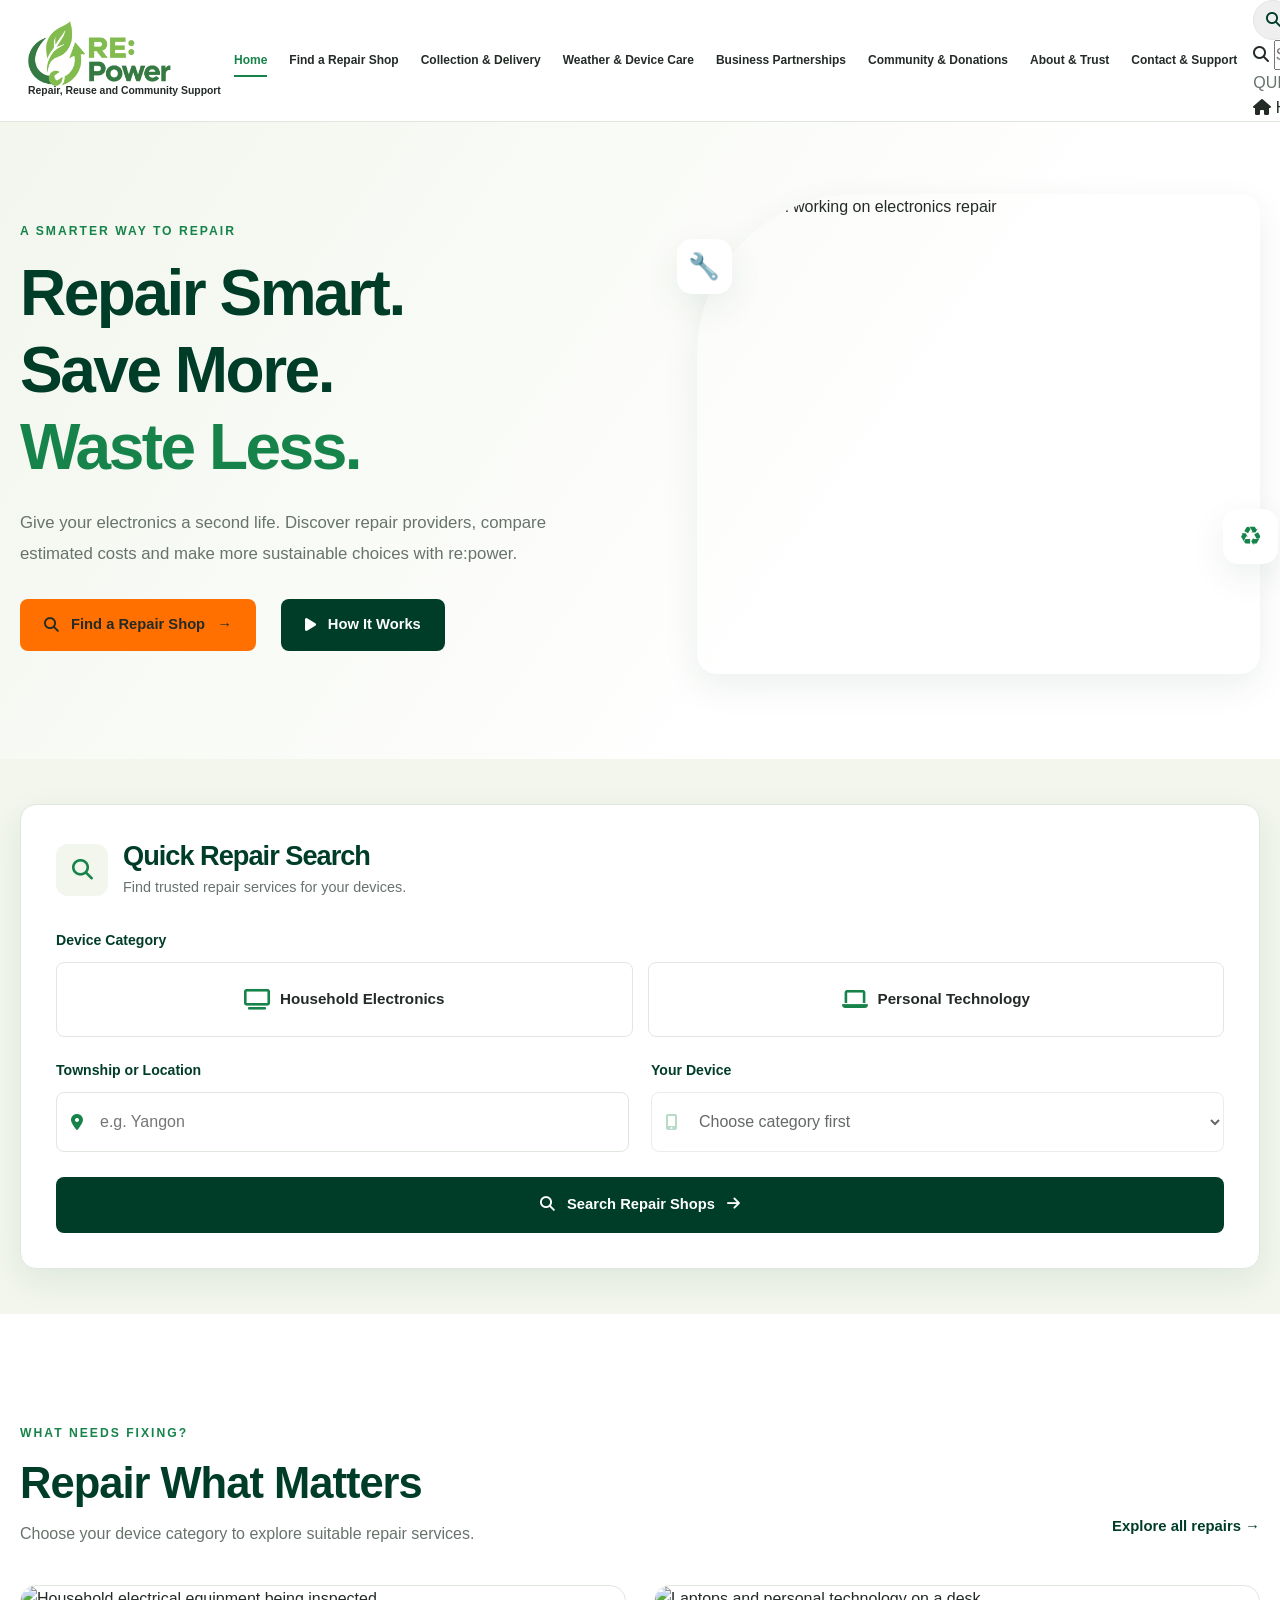
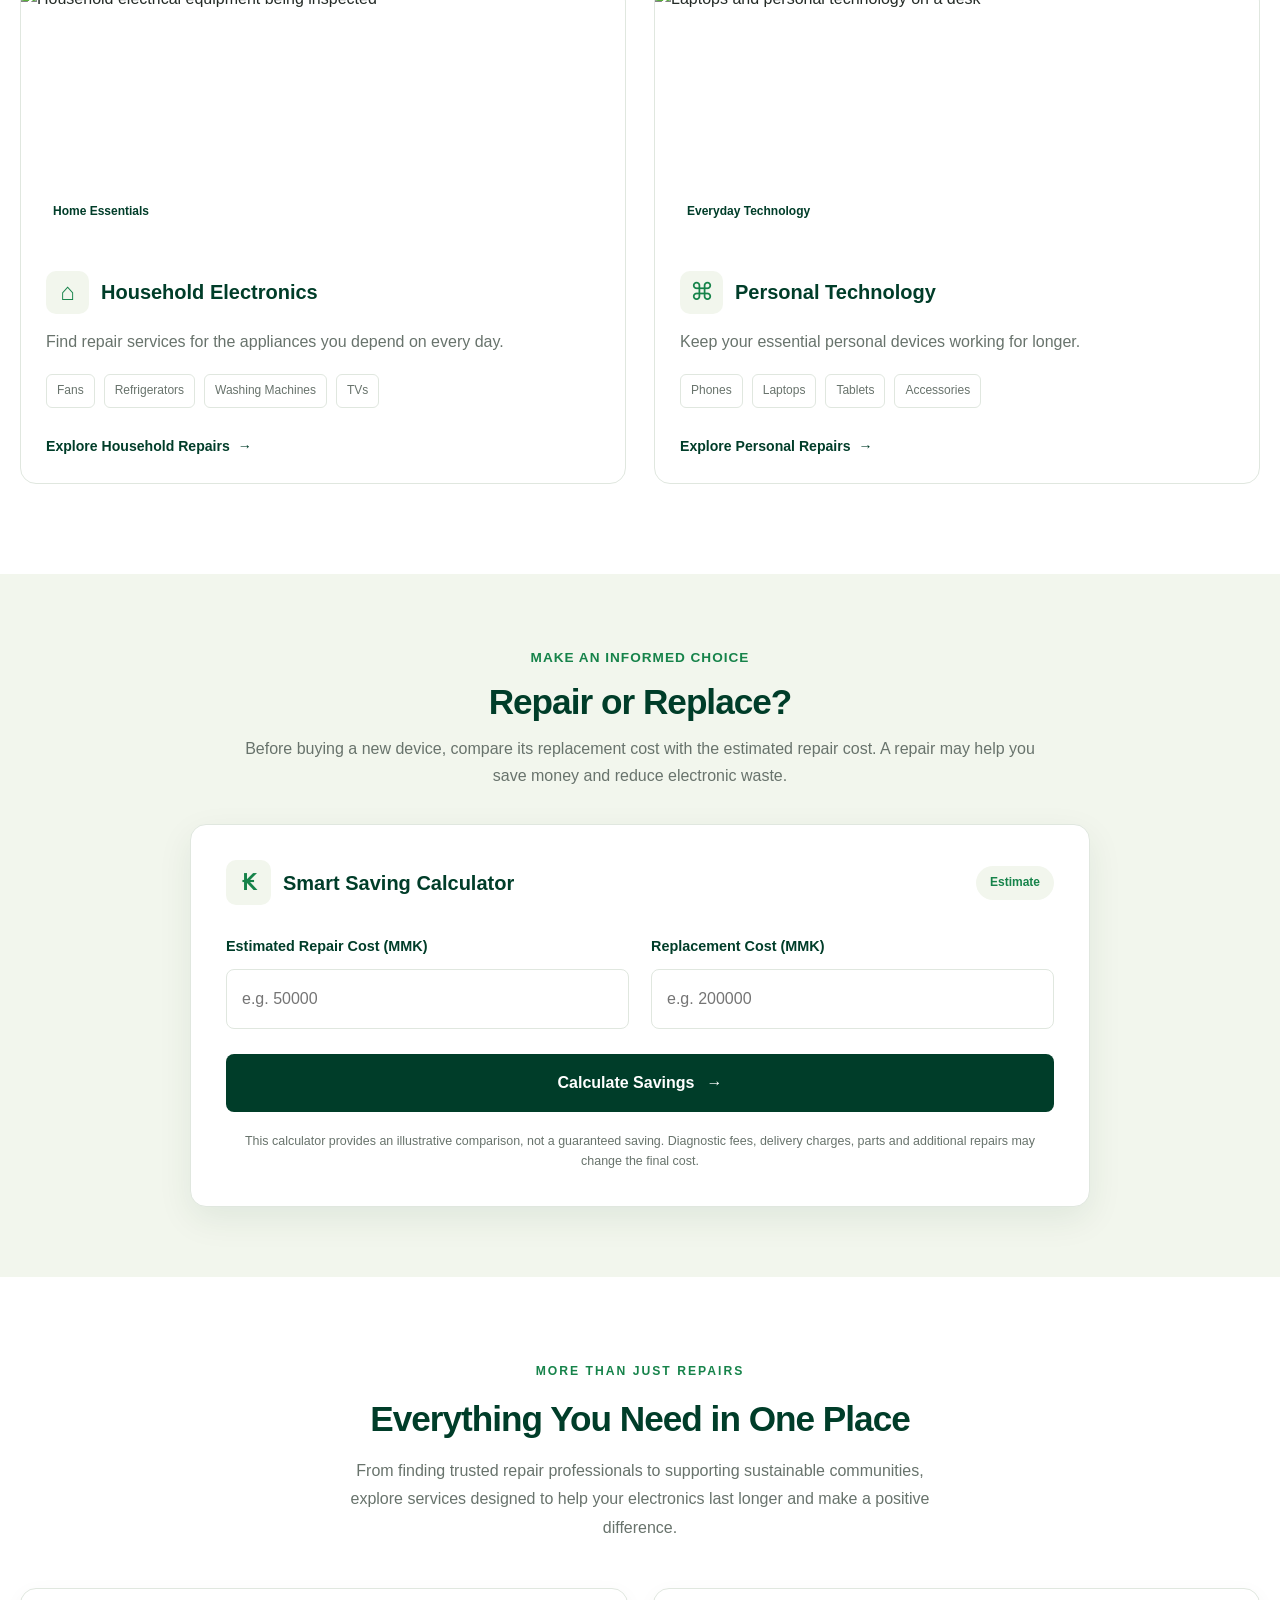
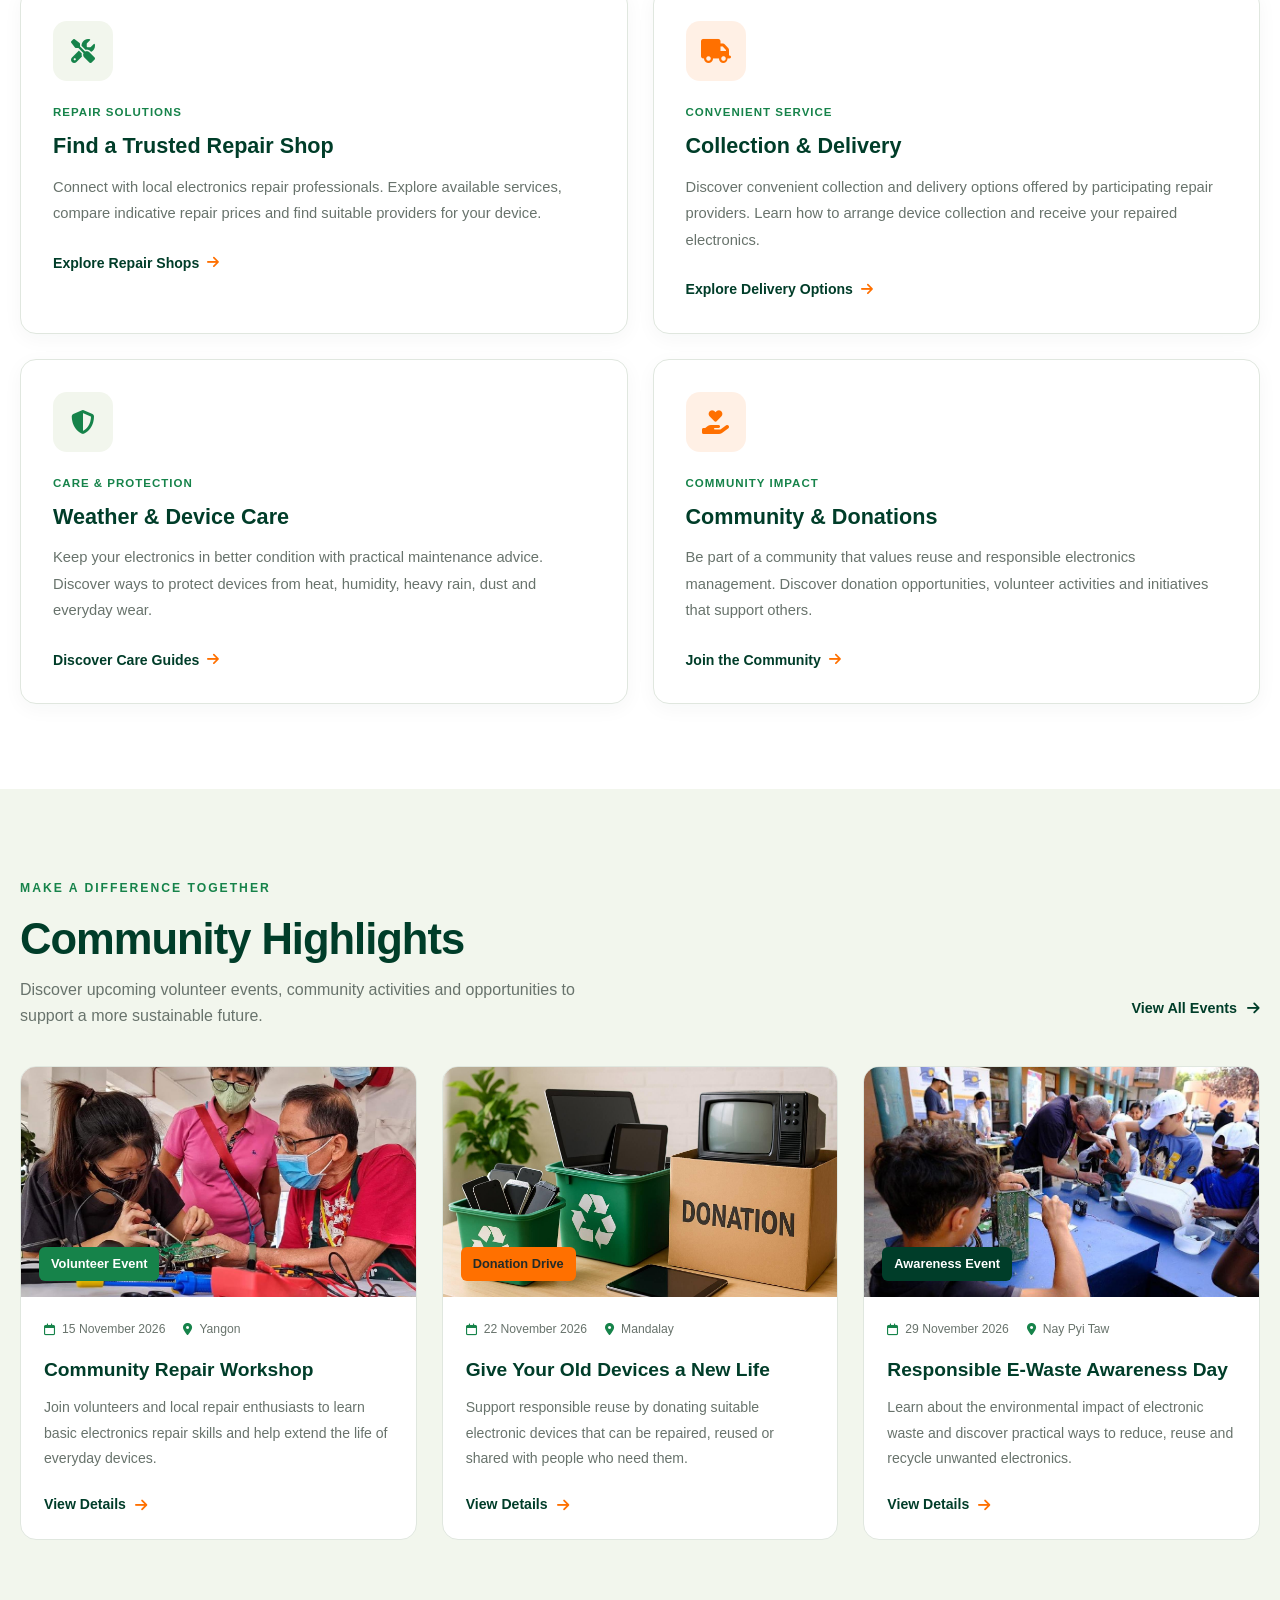
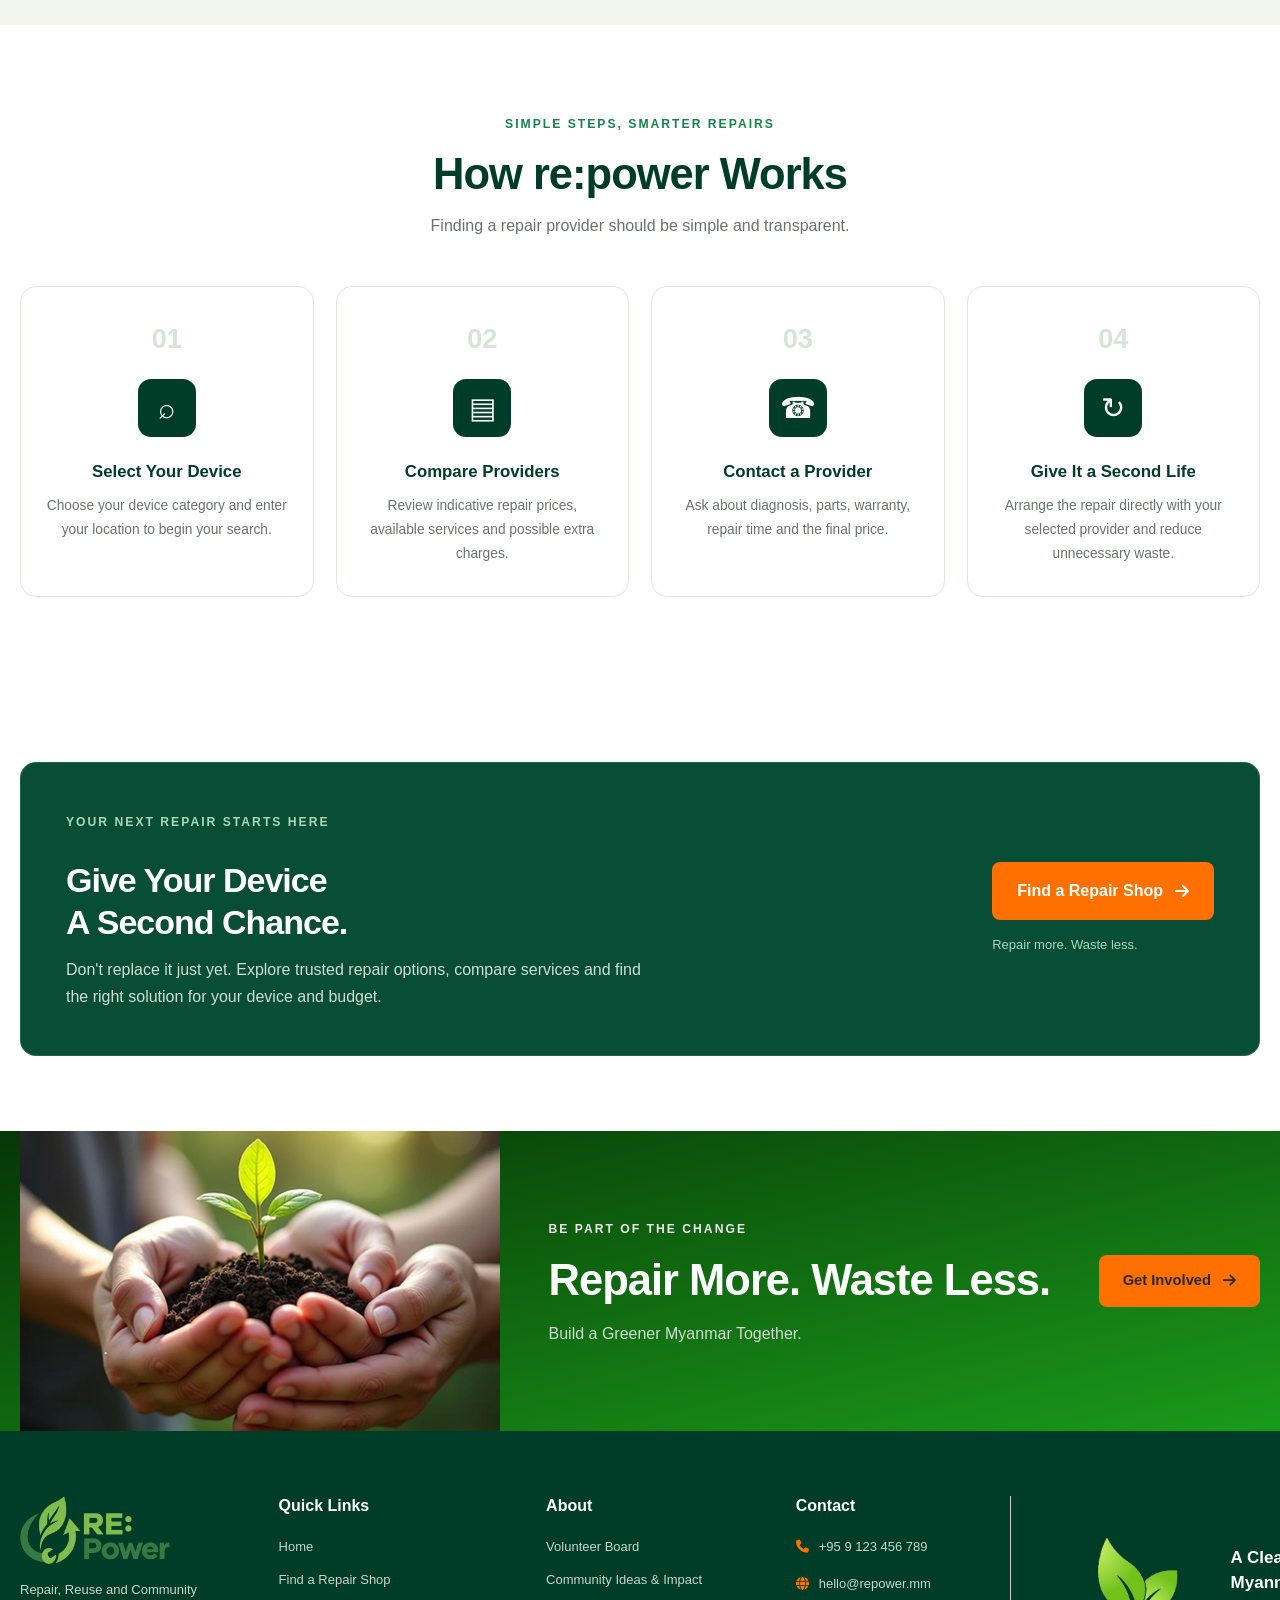
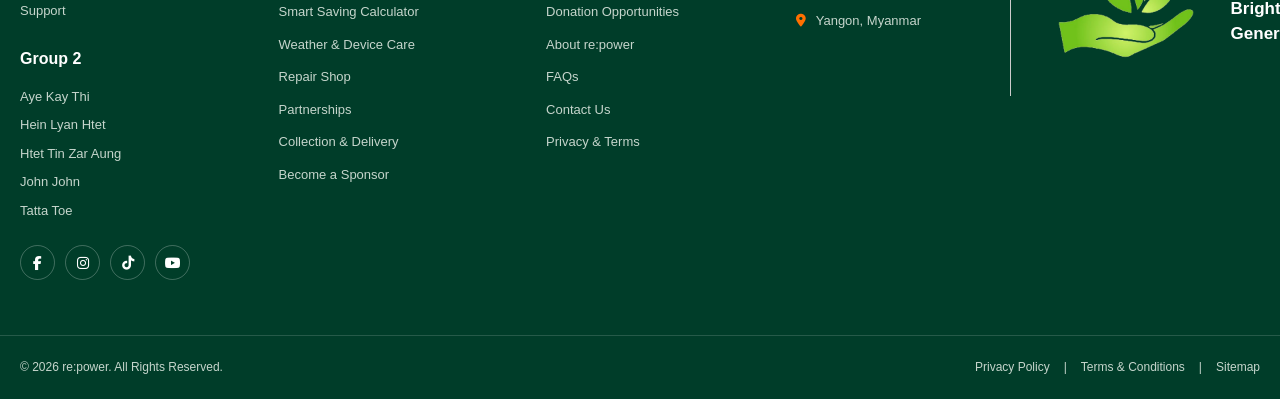
==== commit f81ab6d4: "Update index.html" ====
--- a/index.html
+++ b/index.html
@@ -39,9 +39,58 @@
 
             <div class="header-actions">
 
-                <a class="header-search" aria-label="Search">
-                    <i class="fas fa-search"></i>
-                </a>
+                <div class="header-search-wrapper">
+
+                    <button
+                        type="button"
+                        class="header-search"
+                        id="headerSearchToggle"
+                        aria-label="Open search"
+                        aria-expanded="false">
+
+                        <i class="fas fa-search"></i>
+
+                    </button>
+
+                    <div class="header-search-panel" id="headerSearchPanel">
+
+                        <div class="header-search-input-wrapper">
+
+                            <i class="fas fa-search"></i>
+
+                            <input
+                                type="search"
+                                id="headerSearchInput"
+                                placeholder="Search pages, services..."
+                                autocomplete="off"
+                                aria-label="Search website">
+
+                            <button
+                                type="button"
+                                id="headerSearchClose"
+                                aria-label="Close search">
+
+                                <i class="fas fa-times"></i>
+
+                            </button>
+
+                        </div>
+
+                        <div
+                            class="header-search-suggestions"
+                            id="headerSearchSuggestions">
+
+                            <p class="search-suggestion-heading">
+                                QUICK LINKS
+                            </p>
+
+                            <div id="headerSearchResults"></div>
+
+                        </div>
+
+                    </div>
+
+                </div>
 
                 <a href="contact.html" class="btn btn-support">
                     <span>Get Support</span>
@@ -657,7 +706,7 @@
                     <span>|</span>
                     <a href="about.html#terms">Terms & Conditions</a>
                     <span>|</span>
-                    <a href="sitemap.html">Sitemap</a>
+                    <a href="assets/images/sitemap.jpg">Sitemap</a>
                 </div>
             </div>
         </div>
--- a/assets/css/style.css
+++ b/assets/css/style.css
@@ -297,7 +297,6 @@
     background: var(--forest);
     border-radius: 2px;
 }
-
 
 /* HEADER RESPONSIVE DESIGN */
 
@@ -643,1143 +642,45 @@
     color: var(--orange);
 }
 
-/* FOOTER RESPONSIVE DESIGN */
-
-/* FOOTER: 1150PX */
-
-@media (max-width: 1150px) {
-    .footer-main {
-        grid-template-columns: repeat(3, minmax(0, 1fr));
-    }
-
-    .footer-brand {
-        grid-column: 1 / -1;
-    }
-}
-
-/* FOOTER: 900PX */
-
-@media (max-width: 900px) {
-    .footer-main {
-        grid-template-columns: repeat(2, minmax(0, 1fr));
-        gap: 35px 25px;
-    }
-
-    .footer-brand,
-    .footer-campaign {
-        grid-column: 1 / -1;
-    }
-
-    .footer-bottom-content {
-        align-items: flex-start;
-        flex-direction: column;
-        gap: 15px;
-    }
-
-    .footer-legal {
-        flex-wrap: wrap;
-        gap: 8px;
-    }
-}
-
-/* FOOTER: 768PX */
-
-@media (max-width: 768px) {
-    .footer {
-        padding-top: 45px;
-    }
-
-    .footer-campaign img {
-        width: 45%;
-        height: 130px;
-    }
-}
-
-/* FOOTER: 650PX */
-
-@media (max-width: 650px) {
-    .footer-main {
-        grid-template-columns: repeat(2, minmax(0, 1fr));
-        gap: 30px 18px;
-        padding-top: 35px;
-        padding-bottom: 40px;
-    }
-
-    .footer-brand,
-    .footer-campaign {
-        grid-column: 1 / -1;
-    }
-
-    .footer-campaign {
-        flex-direction: row;
-        align-items: center;
-    }
-
-    .footer-campaign img {
-        width: 45%;
-        height: 120px;
-    }
-
-    .footer-campaign h3 {
-        font-size: 15px;
-    }
-
-    .footer-column h4 {
-        font-size: 15px;
-    }
-
-    .footer-column a,
-    .footer-contact p {
-        font-size: 12px;
-    }
-
-    .footer-bottom-content {
-        padding: 18px 0;
-    }
-
-    .footer-legal {
-        gap: 6px;
-    }
-
-    .footer-legal a,
-    .footer-legal span {
-        font-size: 11px;
-    }
-}
-
-/* FOOTER: 480PX */
-
-@media (max-width: 480px) {
-    .footer-campaign {
-        flex-direction: column;
-        align-items: flex-start;
-    }
-
-    .footer-campaign img {
-        width: 100%;
-        height: 180px;
-    }
-
-    .footer-main {
-        gap: 30px 18px;
-    }
-
-    .footer-column h4 {
-        font-size: 14px;
-    }
-
-    .footer-column a,
-    .footer-contact p {
-        font-size: 11px;
-    }
-}
-
-
-/*index.html*/
-/* HERO */
-
-.hero {
-    padding: 72px 0 85px;
-    overflow: hidden;
-    background: linear-gradient(125deg, var(--sage) 0%, var(--white) 68%);
-}
-
-.hero-content {
+
+.footer-main {
     display: grid;
-    grid-template-columns: 1fr 0.92fr;
-    align-items: center;
-    gap: 65px;
-}
-
-.hero-text > p {
-    max-width: 530px;
-    margin-top: 22px;
-    font-size: 1.05rem;
-    line-height: 1.85;
-}
-
-.hero h1 span {
-    color: var(--leaf);
-}
-
-.hero-actions {
-    display: flex;
-    flex-wrap: wrap;
-    align-items: center;
-    gap: 25px;
-    margin-top: 30px;
-}
-
-.hero-stats {
-    display: flex;
-    flex-wrap: wrap;
-    gap: 28px;
-    margin-top: 45px;
-    padding-top: 25px;
-    border-top: 1px solid var(--border);
-}
-
-.hero-stats div {
-    display: flex;
-    flex-direction: column;
-    gap: 4px;
-}
-
-.hero-stats strong {
-    color: var(--forest);
-    font-size: 0.9rem;
-}
-
-.hero-stats span {
-    color: var(--muted);
-    font-size: 0.75rem;
-}
-
-.hero-image {
-    position: relative;
+    grid-template-columns: 1.25fr 1.3fr 1.2fr 1fr 1.4fr;
+    gap: 35px;
+    padding-bottom: 55px;
     min-width: 0;
 }
 
-.hero-image > img {
-    width: 100%;
-    height: 480px;
-    object-fit: cover;
-    border-radius: 160px 20px 20px 20px;
-    box-shadow: var(--shadow);
-}
-
-.badge-icon {
-    display: flex;
-    width: 45px;
-    height: 45px;
-    align-items: center;
-    justify-content: center;
-    flex-shrink: 0;
-    background: var(--sage);
-    color: var(--leaf);
-    border-radius: 50%;
-    font-size: 1.7rem;
-}
-
-.floating-icon {
-    position: absolute;
-    display: flex;
-    align-items: center;
-    justify-content: center;
-    width: 55px;
-    height: 55px;
-    border-radius: 15px;
-    box-shadow: var(--shadow);
-    background: var(--white);
-    font-size: 1.6rem;
-}
-
-.floating-icon-one {
-    top: 45px;
-    left: -20px;
-}
-
-.floating-icon-two {
-    right: -18px;
-    bottom: 110px;
-    color: var(--leaf);
-}
-
-/* QUICK SEARCH */
-
-.quick-search-section {
-    padding: 45px 0;
-    background: var(--sage);
-}
-
-.quick-search {
-    padding: 35px;
-    background: var(--white);
-    border: 1px solid var(--border);
-    border-radius: var(--radius);
-    box-shadow: var(--shadow);
-}
-
-.search-heading {
-    display: flex;
-    align-items: center;
-    gap: 15px;
-    margin-bottom: 30px;
-}
-
-.section-icon {
-    width: 52px;
-    height: 52px;
-    display: flex;
-    align-items: center;
-    justify-content: center;
-    background: var(--sage);
-    color: var(--leaf);
-    border-radius: 12px;
-    font-size: 1.3rem;
-}
-
-.search-heading h2 {
-    font-size: 1.7rem;
-}
-
-.search-heading p {
-    margin-top: 4px;
-    font-size: 0.9rem;
-}
-
-.search-layout {
-    display: flex;
-    flex-direction: column;
-    gap: 22px;
-}
-
-.search-field {
-    display: flex;
-    flex-direction: column;
-    gap: 10px;
+.footer-main > * {
     min-width: 0;
 }
 
-.search-field > label {
-    color: var(--forest);
-    font-size: 0.88rem;
-    font-weight: 700;
-}
-
-.category-options {
-    display: grid;
-    grid-template-columns: repeat(2, minmax(0, 1fr));
-    gap: 15px;
-}
-
-.category-option {
-    cursor: pointer;
-}
-
-.category-option input {
-    position: absolute;
-    opacity: 0;
-    pointer-events: none;
-}
-
-.category-option span {
-    min-height: 75px;
-    padding: 15px;
-    display: flex;
-    align-items: center;
-    justify-content: center;
-    gap: 10px;
-    border: 1px solid var(--border);
-    border-radius: 8px;
-    color: var(--charcoal);
-    background: var(--white);
-    font-size: 0.95rem;
-    font-weight: 700;
-    text-align: center;
-    transition: 0.2s ease;
-}
-
-.category-option span i {
-    color: var(--leaf);
-    font-size: 1.3rem;
-}
-
-.category-option input:checked + span {
-    background: var(--sage);
-    border: 2px solid var(--leaf);
-    color: var(--forest);
-}
-
-.category-option input:focus-visible + span {
-    outline: 3px solid var(--orange);
-    outline-offset: 3px;
-}
-
-.location-device-row {
-    display: grid;
-    grid-template-columns: repeat(2, minmax(0, 1fr));
-    gap: 22px;
-}
-
-.input-wrapper {
-    position: relative;
-    display: flex;
-    align-items: center;
-}
-
-.input-wrapper > i {
-    position: absolute;
-    left: 15px;
-    color: var(--leaf);
-    font-size: 1rem;
-}
-
-.input-wrapper input,
-.input-wrapper select {
-    width: 100%;
-    min-height: 60px;
-    padding: 12px 15px 12px 43px;
-    border: 1px solid var(--border);
-    border-radius: 8px;
-    background: var(--white);
-    color: var(--charcoal);
-    outline: none;
-}
-
-.input-wrapper input:focus,
-.input-wrapper select:focus {
-    border-color: var(--leaf);
-    box-shadow: 0 0 0 3px rgba(22, 131, 74, 0.1);
-}
-
-.search-submit {
-    display: flex;
-    width: 100%;
-    margin-top: 25px;
-}
-
-.search-button {
-    width: 100%;
-    min-height: 56px;
-    gap: 12px;
-}
-
-/* SECTION HEADINGS */
-
-.section-heading {
-    display: flex;
-    align-items: end;
-    justify-content: space-between;
-    gap: 30px;
-    margin-bottom: 38px;
-}
-
-.section-heading h2 {
-    margin-bottom: 12px;
-}
-
-.section-heading p {
-    max-width: 590px;
-}
-
-.section-heading > .text-link {
-    margin-bottom: 8px;
-    white-space: nowrap;
-}
-
-.centered-heading {
-    display: flex;
-    flex-direction: column;
-    align-items: center;
-    gap: 0;
-    text-align: center;
-}
-
-.centered-heading .eyebrow {
-    margin-bottom: 14px;
-}
-
-.centered-heading h2 {
-    margin-bottom: 12px;
-}
-
-.centered-heading p {
-    max-width: 620px;
-}
-
-/* CATEGORIES */
-
-.categories-section {
-    padding-top: 105px;
-}
-
-.category-grid {
-    display: grid;
-    grid-template-columns: repeat(2, minmax(0, 1fr));
-    gap: 28px;
-}
-
-.category-card {
-    overflow: hidden;
-    border: 1px solid var(--border);
-    border-radius: var(--radius);
-    background: var(--white);
-    transition: transform 0.25s ease, box-shadow 0.25s ease;
-}
-
-.category-card:hover {
-    transform: translateY(-5px);
-    box-shadow: var(--shadow);
-}
-
-.category-image {
-    position: relative;
-    overflow: hidden;
-}
-
-.category-image img {
-    width: 100%;
-    height: 260px;
-    object-fit: cover;
-    transition: transform 0.4s ease;
-}
-
-.category-card:hover .category-image img {
-    transform: scale(1.04);
-}
-
-.category-label {
-    position: absolute;
-    left: 20px;
-    bottom: 18px;
-    padding: 7px 12px;
-    border-radius: 6px;
-    background: var(--white);
-    color: var(--forest);
-    font-size: 0.75rem;
-    font-weight: 700;
-}
-
-.category-body {
-    padding: 25px;
-}
-
-.category-title {
-    display: flex;
-    align-items: center;
-    gap: 12px;
-}
-
-.category-title h3 {
-    font-size: 1.25rem;
-}
-
-.category-icon {
-    display: flex;
-    align-items: center;
-    justify-content: center;
-    width: 43px;
-    height: 43px;
-    flex-shrink: 0;
-    border-radius: 10px;
-    background: var(--sage);
-    color: var(--leaf);
-    font-size: 1.5rem;
-}
-
-.category-body > p {
-    margin-top: 15px;
-}
-
-.device-tags {
-    display: flex;
-    flex-wrap: wrap;
-    gap: 9px;
-    margin: 20px 0 25px;
-}
-
-.device-tags span {
-    padding: 6px 10px;
-    border: 1px solid var(--border);
-    border-radius: 6px;
-    color: var(--muted);
-    font-size: 0.75rem;
-}
-
-.card-link {
-    display: inline-flex;
-    align-items: center;
-    gap: 8px;
-    width: fit-content;
-    color: var(--forest);
-    font-size: 0.88rem;
-    font-weight: 800;
-    transition: color 0.2s ease, gap 0.2s ease;
-}
-
-.card-link i {
-    color: var(--orange);
-    font-size: 0.85rem;
-    transition: transform 0.2s ease;
-}
-
-.card-link:hover {
-    color: var(--leaf);
-    gap: 15px;
-}
-
-.card-link:hover i {
-    transform: translateX(3px);
-}
-
-/* CALCULATOR */
-
-.calculator-section {
-    padding: 70px 0;
-    background: var(--sage);
-}
-
-.calculator-intro {
-    max-width: 800px;
-    margin: 0 auto 35px;
-    text-align: center;
-}
-
-.calculator-intro .eyebrow {
-    margin-bottom: 12px;
-    font-size: 0.85rem;
-    letter-spacing: 1px;
-}
-
-.calculator-intro h2 {
-    margin-bottom: 12px;
-    font-size: 2.2rem;
-}
-
-.calculator-intro p {
-    font-size: 1rem;
-    line-height: 1.7;
-}
-
-.calculator-card {
-    max-width: 900px;
-    margin: 0 auto;
-    padding: 35px;
-    background: var(--white);
-    border: 1px solid var(--border);
-    border-radius: var(--radius);
-    box-shadow: var(--shadow);
-}
-
-.calculator-card-header {
-    display: flex;
-    align-items: center;
-    justify-content: space-between;
-    margin-bottom: 30px;
-}
-
-.calculator-card-header > div {
-    display: flex;
-    align-items: center;
-    gap: 12px;
-}
-
-.calculator-symbol {
-    width: 45px;
-    height: 45px;
-    display: flex;
-    align-items: center;
-    justify-content: center;
-    background: var(--sage);
-    color: var(--leaf);
-    border-radius: 10px;
-    font-size: 1.4rem;
-    font-weight: 700;
-}
-
-.calculator-card-header h3 {
-    font-size: 1.25rem;
-}
-
-.sample-label {
-    padding: 7px 14px;
-    background: var(--sage);
-    color: var(--leaf);
-    border-radius: 20px;
-    font-size: 0.75rem;
-    font-weight: 700;
-}
-
-.calculator-inputs {
-    display: grid;
-    grid-template-columns: repeat(2, minmax(0, 1fr));
-    gap: 22px;
-    margin-bottom: 25px;
-}
-
-.form-group {
-    display: flex;
-    flex-direction: column;
-    gap: 10px;
-}
-
-.form-group label {
-    color: var(--forest);
-    font-size: 0.9rem;
-    font-weight: 700;
-}
-
-.form-group input {
-    width: 100%;
-    min-height: 60px;
-    padding: 15px;
-    border: 1px solid var(--border);
-    border-radius: 8px;
-    background: var(--white);
-    color: var(--charcoal);
-    outline: none;
-    font-size: 1rem;
-}
-
-.form-group input:focus {
-    border-color: var(--leaf);
-    box-shadow: 0 0 0 3px rgba(22, 131, 74, 0.1);
-}
-
-.calculator-button {
-    width: 100%;
-    min-height: 58px;
-    display: flex;
-    align-items: center;
-    justify-content: center;
-    gap: 12px;
-    font-size: 1rem;
-}
-
-.calculator-result {
-    margin-top: 25px;
-    padding: 22px;
-    background: var(--sage);
-    border: 1px solid var(--border);
-    border-radius: 10px;
-    text-align: center;
-}
-
-.result-label {
-    display: block;
-    margin-bottom: 8px;
-    color: var(--muted);
-    font-size: 0.85rem;
-    font-weight: 600;
-}
-
-.calculator-result strong {
-    display: block;
-    color: var(--leaf);
-    font-size: 2rem;
-}
-
-.calculator-result p {
-    margin-top: 8px;
-    color: var(--charcoal);
-    font-size: 0.9rem;
-    line-height: 1.6;
-}
-
-.calculator-note {
-    margin-top: 20px;
-    font-size: 0.78rem;
-    line-height: 1.6;
-    text-align: center;
-}
-
-/* SERVICES */
-
-.services-section {
-    padding: 85px 0;
-    background: var(--white);
-}
-
-.services-section .section-heading {
-    max-width: 750px;
-    margin: 0 auto 45px;
-}
-
-.services-section .section-heading h2 {
-    margin-bottom: 15px;
-    font-size: 2.2rem;
-    line-height: 1.3;
-}
-
-.services-section .section-heading p {
-    font-size: 1rem;
-    line-height: 1.8;
-}
-
-.services-grid {
-    display: grid;
-    grid-template-columns: repeat(2, minmax(0, 1fr));
-    gap: 25px;
-}
-
-.service-card {
-    position: relative;
-    display: flex;
-    flex-direction: column;
-    min-height: 320px;
-    padding: 32px;
-    overflow: hidden;
-    background: var(--white);
-    border: 1px solid var(--border);
-    border-radius: var(--radius);
-    box-shadow: 0 5px 20px rgba(0, 61, 41, 0.04);
-    transition: transform 0.3s ease, box-shadow 0.3s ease, border-color 0.3s ease;
-}
-
-.service-card::before {
-    position: absolute;
-    content: "";
-    top: 0;
-    left: 0;
-    width: 100%;
-    height: 4px;
-    background: var(--leaf);
-    transform: scaleX(0);
-    transform-origin: left;
-    transition: transform 0.3s ease;
-}
-
-.service-card:hover {
-    transform: translateY(-7px);
-    border-color: rgba(22, 131, 74, 0.35);
-    box-shadow: var(--shadow);
-}
-
-.service-card:hover::before {
-    transform: scaleX(1);
-}
-
-.service-card-top {
-    display: flex;
-    align-items: center;
-    justify-content: space-between;
-    margin-bottom: 22px;
-}
-
-.service-icon {
-    width: 60px;
-    height: 60px;
-    display: flex;
-    align-items: center;
-    justify-content: center;
-    border-radius: 14px;
-    font-size: 1.5rem;
-}
-
-.green-icon {
-    color: var(--leaf);
-    background: var(--sage);
-}
-
-.orange-icon {
-    color: var(--orange);
-    background: rgba(255, 112, 0, 0.1);
-}
-
-.service-label {
-    width: fit-content;
-    margin-bottom: 10px;
-    color: var(--leaf);
-    font-size: 0.72rem;
-    font-weight: 700;
-    text-transform: uppercase;
-    letter-spacing: 1px;
-}
-
-.service-card h3 {
-    margin-bottom: 12px;
-    font-size: 1.35rem;
-    line-height: 1.4;
-}
-
-.service-card p {
-    margin-bottom: 25px;
-    font-size: 0.92rem;
-    line-height: 1.8;
-}
-
-/* COMMUNITY */
-
-.community-section {
-    padding: 85px 0;
-    background: var(--sage);
-}
-
-.community-heading {
-    align-items: end;
-}
-
-.community-heading h2 {
-    margin-bottom: 12px;
-}
-
-.community-heading p {
-    max-width: 600px;
-}
-
-.view-all-link {
-    display: inline-flex;
-    align-items: center;
-    gap: 10px;
-    margin-bottom: 8px;
-    color: var(--forest);
-    font-size: 0.9rem;
-    font-weight: 700;
-    white-space: nowrap;
-    transition: color 0.2s ease;
-}
-
-.view-all-link:hover {
-    color: var(--orange);
-}
-
-.community-grid {
-    display: grid;
-    grid-template-columns: repeat(3, minmax(0, 1fr));
-    gap: 25px;
-}
-
-.community-card {
-    display: flex;
-    flex-direction: column;
-    align-items: stretch;
-    overflow: hidden;
-    width: 100%;
-    background: var(--white);
-    border: 1px solid var(--border);
-    border-radius: var(--radius);
-    transition: transform 0.25s ease, box-shadow 0.25s ease;
-}
-
-.community-card:hover {
-    transform: translateY(-5px);
-    box-shadow: var(--shadow);
-}
-
-.community-image {
-    position: relative;
+.footer-brand,
+.footer-campaign {
+    min-width: 0;
+}
+
+.footer-campaign img {
     display: block;
     width: 100%;
-    height: 230px;
-    flex-shrink: 0;
-    overflow: hidden;
-}
-
-.community-image img {
-    display: block;
-    width: 100%;
-    height: 100%;
+    height: 180px;
     object-fit: cover;
-    transition: transform 0.4s ease;
-}
-
-.community-card:hover .community-image img {
-    transform: scale(1.04);
-}
-
-.event-category {
-    position: absolute;
-    z-index: 2;
-    left: 18px;
-    bottom: 16px;
-    display: inline-block;
-    padding: 8px 12px;
-    border-radius: 6px;
-    background: var(--leaf);
-    color: var(--white);
-    font-size: 0.8rem;
-    font-weight: 700;
-    line-height: 1.4;
-}
-
-.donation-category {
-    background: var(--orange);
-    color: var(--charcoal);
-}
-
-.awareness-category {
-    background: var(--forest);
-    color: var(--white);
-}
-
-.community-content {
-    display: flex;
-    flex-direction: column;
-    flex: 1;
-    width: 100%;
-    padding: 23px;
-}
-
-.event-info {
-    display: flex;
+    border-radius: 12px;
+}
+
+.footer-bottom-content {
+    display: flex;
+    align-items: center;
+    justify-content: space-between;
+    gap: 20px;
+}
+
+.footer-legal {
+    display: flex;
+    align-items: center;
     flex-wrap: wrap;
-    gap: 12px 18px;
-    margin-bottom: 17px;
-}
-
-.event-info span {
-    display: inline-flex;
-    align-items: center;
-    gap: 7px;
-    color: var(--muted);
-    font-size: 0.76rem;
-}
-
-.event-info i {
-    color: var(--leaf);
-}
-
-.community-content h3 {
-    margin-bottom: 12px;
-    font-size: 1.2rem;
-    line-height: 1.4;
-}
-
-.community-content p {
-    margin-bottom: 22px;
-    font-size: 0.88rem;
-    line-height: 1.8;
-}
-
-.event-button {
-    display: inline-flex;
-    align-items: center;
-    gap: 9px;
-    width: fit-content;
-    margin-top: auto;
-    color: var(--forest);
-    font-size: 0.88rem;
-    font-weight: 700;
-    transition: color 0.2s ease, gap 0.2s ease;
-}
-
-.event-button i {
-    color: var(--orange);
-    transition: transform 0.2s ease;
-}
-
-.event-button:hover {
-    color: var(--leaf);
     gap: 14px;
 }
-
-.event-button:hover i {
-    transform: translateX(3px);
-}
-
-/* HOW IT WORKS */
-
-.steps-grid {
-    display: grid;
-    grid-template-columns: repeat(4, minmax(0, 1fr));
-    gap: 22px;
-    margin-top: 48px;
-}
-
-.step-card {
-    position: relative;
-    display: flex;
-    flex-direction: column;
-    align-items: center;
-    padding: 30px 23px;
-    border: 1px solid var(--border);
-    border-radius: var(--radius);
-    background: var(--white);
-    text-align: center;
-}
-
-.step-number {
-    display: block;
-    margin-bottom: 18px;
-    color: #D5E5D6;
-    font-size: 1.7rem;
-    font-weight: 900;
-}
-
-.step-icon {
-    display: flex;
-    align-items: center;
-    justify-content: center;
-    width: 58px;
-    height: 58px;
-    margin: 0 auto 25px;
-    border-radius: 13px;
-    background: var(--forest);
-    color: var(--white);
-    font-size: 1.8rem;
-}
-
-.step-card h3 {
-    margin-bottom: 12px;
-    font-size: 1.05rem;
-}
-
-.step-card p {
-    font-size: 0.86rem;
-    line-height: 1.75;
-}
-
-/* COMMUNITY CTA */
-
-.community-cta {
-    padding: 75px 0;
-}
-
-.community-cta-content {
-    display: flex;
-    align-items: center;
-    justify-content: space-between;
-    gap: 40px;
-    padding: 45px;
-    background: #084D36;
-    border: 1px solid rgba(255, 255, 255, 0.12);
-    border-radius: var(--radius);
-}
-
-.community-cta-text {
-    flex: 1;
-}
-
-.community-cta-text .eyebrow {
-    color: #A9D8B6;
-}
-
-.community-cta-text h2 {
-    margin: 12px 0;
-    color: var(--white);
-    font-size: 34px;
-    line-height: 1.25;
-}
-
-.community-cta-text p {
-    max-width: 580px;
-    margin: 0;
-    color: #D0DDD4;
-    line-height: 1.7;
-}
-
-.community-cta-action {
-    display: flex;
-    flex-direction: column;
-    align-items: flex-start;
-    gap: 15px;
-    flex-shrink: 0;
-}
-
-.community-cta-button {
-    display: inline-flex;
-    align-items: center;
-    justify-content: center;
-    gap: 12px;
-    padding: 16px 25px;
-    background: var(--orange);
-    color: var(--white);
-    border-radius: 8px;
-    font-weight: 600;
-    transition: 0.3s ease;
-}
-
-.community-cta-button:hover {
-    background: var(--leaf);
-    transform: translateY(-3px);
-}
-
-.community-cta-note {
-    color: #A9D8B6;
-    font-size: 13px;
-}
-
 /* REPAIR CTA */
 
 .repair-cta {
@@ -1819,72 +720,60 @@
     height: auto;
 }
 
+@media (max-width: 1150px) {
+    .footer-main {
+        grid-template-columns: repeat(3, minmax(0, 1fr));
+        gap: 35px 25px;
+    }
+
+    .footer-brand {
+        grid-column: 1 / -1;
+    }
+}
 
 @media (max-width: 900px) {
-    .hero-content {
-        grid-template-columns: 1fr 0.85fr;
-        gap: 35px;
-    }
-
-    .hero-image > img {
-        height: 390px;
-    }
-
-    .hero-stats {
-        gap: 18px;
-    }
-
-    .community-grid {
+    .footer-main {
         grid-template-columns: repeat(2, minmax(0, 1fr));
-    }
-}
-
+        gap: 30px 22px;
+    }
+
+    .footer-brand,
+    .footer-campaign {
+        grid-column: 1 / -1;
+    }
+
+    .footer-bottom-content {
+        align-items: flex-start;
+        flex-direction: column;
+        gap: 15px;
+    }
+
+    .footer-legal {
+        justify-content: flex-start;
+        gap: 10px;
+    }
+}
 
 @media (max-width: 768px) {
-    .section {
-        padding: 65px 0;
-    }
-
-    .services-section {
-        padding: 65px 0;
-    }
-
-    .services-grid {
+    .footer {
+        padding-top: 45px;
+    }
+
+    .footer-main {
+        padding-top: 35px;
+        padding-bottom: 40px;
+    }
+
+    .footer-campaign {
+        display: grid;
         grid-template-columns: repeat(2, minmax(0, 1fr));
-        gap: 18px;
-    }
-
-    .service-card {
-        min-height: 340px;
-        padding: 24px;
-    }
-
-    .services-section .section-heading h2 {
-        font-size: 1.8rem;
-    }
-
-    .steps-grid {
-        grid-template-columns: repeat(2, minmax(0, 1fr));
-    }
-
-    .community-cta-content {
-        flex-direction: column;
-        align-items: flex-start;
-        padding: 30px;
-    }
-
-    .community-cta-text h2 {
-        font-size: 27px;
-    }
-
-    .community-cta-action {
-        width: 100%;
-    }
-
-    .community-cta-button {
-        width: 100%;
-    }
-
+        align-items: center;
+        gap: 20px;
+    }
+
+    .footer-campaign img {
+        height: 150px;
+    }
     .repair-cta-content {
         flex-direction: column;
         align-items: flex-start;
@@ -1895,7327 +784,114 @@
     }
 }
 
-
 @media (max-width: 650px) {
-    .container {
-        width: min(100% - 32px, 540px);
-    }
-
-    h1 {
-        font-size: clamp(2.7rem, 12vw, 4rem);
-        letter-spacing: -1.8px;
-    }
-
-    h2 {
-        font-size: clamp(1.9rem, 8vw, 2.5rem);
-    }
-
-    .hero {
-        padding: 55px 0 75px;
-    }
-
-    .hero-content {
-        grid-template-columns: 1fr;
-        gap: 38px;
-    }
-
-    .hero-text > p {
-        font-size: 0.97rem;
-    }
-
-    .hero-image {
-        margin: 0 5px 0 20px;
-    }
-
-    .hero-image > img {
-        height: 320px;
-        border-radius: 100px 16px 16px 16px;
-    }
-
-    .hero-stats {
-        gap: 20px;
-    }
-
-    .hero-stats div {
-        min-width: 100px;
-    }
-
-    .floating-icon {
-        width: 43px;
-        height: 43px;
-        font-size: 1.3rem;
-    }
-
-    .floating-icon-one {
-        left: -15px;
-        top: 35px;
-    }
-
-    .floating-icon-two {
-        right: -10px;
-        bottom: 85px;
-    }
-
-    .badge-icon {
-        width: 38px;
-        height: 38px;
-        font-size: 1.4rem;
-    }
-
-    .quick-search-section {
-        padding: 35px 0;
-    }
-
-    .quick-search {
-        padding: 22px;
-    }
-
-    .location-device-row {
-        grid-template-columns: 1fr;
-        gap: 20px;
-    }
-
-    .category-options {
+    .footer-main {
         grid-template-columns: repeat(2, minmax(0, 1fr));
-        gap: 10px;
-    }
-
-    .category-option span {
-        padding: 10px 5px;
-        font-size: 0.75rem;
-    }
-
-    .search-heading h2 {
-        font-size: 1.4rem;
-    }
-
-    .search-submit {
-        margin-top: 20px;
-    }
-
-    .categories-section {
-        padding-top: 75px;
-    }
-
-    .section-heading {
-        align-items: flex-start;
-        flex-direction: column;
+        gap: 30px 18px;
+    }
+
+    .footer-campaign {
         gap: 15px;
-        margin-bottom: 28px;
-    }
-
-    .section-heading > .text-link {
-        margin-bottom: 0;
-    }
-
-    .category-grid,
-    .calculator-inputs,
-    .services-grid,
-    .steps-grid {
-        grid-template-columns: 1fr;
-    }
-
-    .category-grid {
-        gap: 22px;
-    }
-
-    .category-image img {
-        height: 220px;
-    }
-
-    .category-body {
-        padding: 21px;
-    }
-
-    .calculator-section {
-        padding: 50px 0;
-    }
-
-    .calculator-intro h2 {
-        font-size: 1.7rem;
-    }
-
-    .calculator-card {
-        padding: 22px;
-    }
-
-    .calculator-inputs {
-        gap: 18px;
-    }
-
-    .calculator-card-header h3 {
-        font-size: 1rem;
-    }
-
-    .calculator-result strong {
-        font-size: 1.6rem;
-    }
-
-    .services-grid,
-    .steps-grid {
-        gap: 16px;
-        margin-top: 30px;
-    }
-
-    .service-card {
-        min-height: auto;
-        padding: 25px;
-    }
-
-    .service-card p {
-        margin-bottom: 22px;
-    }
-
-    .services-section .section-heading h2 {
-        font-size: 1.6rem;
-    }
-
-    .community-section {
-        padding: 60px 0;
-    }
-
-    .community-grid {
-        grid-template-columns: 1fr;
-        gap: 20px;
-    }
-
-    .community-image {
-        height: 220px;
-    }
-
-    .community-heading {
-        align-items: flex-start;
-    }
-
-    .community-content {
-        padding: 20px;
-    }
-
-    .step-card {
-        min-height: 210px;
-    }
-
-    .community-cta {
-        padding: 55px 0;
-    }
-
-    .community-cta-text h2 {
-        font-size: 24px;
-    }
-
-    .community-cta-action .btn {
-        width: 100%;
-    }
-
+    }
+
+    .footer-campaign img {
+        height: 130px;
+    }
+
+    .footer-campaign h3 {
+        font-size: 15px;
+    }
+
+    .footer-column h4 {
+        font-size: 15px;
+    }
+
+    .footer-column a,
+    .footer-contact p {
+        font-size: 12px;
+    }
+
+    .footer-bottom-content {
+        padding: 18px 0;
+    }
+
+    .footer-legal {
+        gap: 8px;
+    }
+
+    .footer-legal a,
+    .footer-legal span {
+        font-size: 11px;
+    }
     .repair-cta {
         padding: 55px 0;
     }
 }
 
-
-@media (max-width: 380px) {
-    .container {
-        width: calc(100% - 24px);
-    }
-
-    .hero-actions {
-        align-items: flex-start;
-        flex-direction: column;
-        gap: 18px;
-    }
-
-    .hero-stats {
+@media (max-width: 480px) {
+    .footer-main {
+        grid-template-columns: repeat(2, minmax(0, 1fr));
+        gap: 25px 14px;
+    }
+
+    .footer-campaign {
+        grid-template-columns: 1fr;
         gap: 14px;
     }
 
-    .hero-stats div {
-        min-width: 90px;
-    }
-
-    .category-title h3 {
-        font-size: 1.05rem;
-    }
-
-    .calculator-card-header {
-        align-items: flex-start;
-    }
-
-    .sample-label {
-        font-size: 0.62rem;
-    }
-}
-
-
-/*repair-shop.html*/
-.shop-page {
-    width: 100%;
-    overflow: hidden;
-    color: var(--charcoal);
-}
-
-.shop-page *,
-.shop-page *::before,
-.shop-page *::after {
-    box-sizing: border-box;
-}
-
-.shop-page button,
-.shop-page input,
-.shop-page select {
-    font: inherit;
-}
-
-.shop-page button {
-    cursor: pointer;
-}
-
-.shop-page a {
-    text-decoration: none;
-}
-
-.shop-page [hidden] {
-    display: none !important;
-}
-
-.shop-eyebrow {
-    display: inline-flex;
-    align-items: center;
-    gap: 9px;
-    margin-bottom: 16px;
-    color: var(--leaf);
-    font-size: 0.72rem;
-    font-weight: 800;
-    letter-spacing: 1.8px;
-}
-
-.shop-eyebrow > span {
-    width: 8px;
-    height: 8px;
-    border-radius: 50%;
-    background: var(--orange);
-}
-
-
-/* HERO SECTION */
-
-.shop-hero {
-    padding: 75px 0;
-    background: var(--sage);
-}
-
-.shop-hero-content {
-    display: grid;
-    grid-template-columns: 1.1fr 0.9fr;
-    align-items: center;
-    gap: 65px;
-}
-
-.shop-hero-text h1 {
-    max-width: 650px;
-    margin: 0 0 22px;
-    color: var(--forest);
-    font-size: clamp(2.8rem, 5vw, 4.3rem);
-    line-height: 1.1;
-    letter-spacing: -2px;
-}
-
-.shop-hero-text h1 span {
-    display: block;
-    color: var(--leaf);
-}
-
-.shop-hero-text > p {
-    max-width: 550px;
-    margin: 0 0 25px;
-    color: var(--muted);
-    font-size: 1rem;
-    line-height: 1.8;
-}
-
-.shop-hero-note {
-    display: flex;
-    align-items: flex-start;
-    gap: 12px;
-    max-width: 540px;
-    margin-bottom: 28px;
-    padding: 15px;
-    border: 1px solid #dce8da;
-    border-radius: 10px;
-    background: rgba(255, 255, 255, 0.75);
-}
-
-.shop-hero-note i {
-    margin-top: 3px;
-    color: var(--leaf);
-}
-
-.shop-hero-note p {
-    margin: 0;
-    color: var(--muted);
-    font-size: 0.8rem;
-    line-height: 1.7;
-}
-
-.shop-primary-button {
-    display: inline-flex;
-    align-items: center;
-    justify-content: center;
-    gap: 15px;
-    min-height: 50px;
-    padding: 13px 22px;
-    border-radius: 8px;
-    background: var(--forest);
-    color: var(--white);
-    font-size: 0.9rem;
-    font-weight: 700;
-    transition: 0.2s ease;
-}
-
-.shop-primary-button:hover {
-    background: var(--leaf);
-    transform: translateY(-2px);
-}
-
-
-/* HERO VISUAL */
-
-.shop-hero-visual {
-    position: relative;
-    display: grid;
-    min-height: 390px;
-    place-items: center;
-}
-
-.shop-visual-circle {
-    position: absolute;
-    border: 1px solid rgba(22, 131, 74, 0.15);
-    border-radius: 50%;
-}
-
-.circle-one {
-    width: 340px;
-    height: 340px;
-}
-
-.circle-two {
-    width: 270px;
-    height: 270px;
-}
-
-.shop-visual-card {
-    position: relative;
-    z-index: 2;
-    width: min(300px, 75%);
-    padding: 24px;
-    border: 1px solid rgba(255, 255, 255, 0.8);
-    border-radius: 20px;
-    background: var(--white);
-    box-shadow: 0 20px 55px rgba(0, 61, 41, 0.12);
-    transform: rotate(-4deg);
-}
-
-.shop-visual-header,
-.shop-visual-footer {
-    display: flex;
-    justify-content: space-between;
-    align-items: center;
-}
-
-.shop-visual-header span {
-    color: var(--leaf);
-    font-size: 0.65rem;
-    font-weight: 800;
-    letter-spacing: 1.5px;
-}
-
-.shop-visual-header i {
-    color: var(--orange);
-    font-size: 1.3rem;
-}
-
-.shop-visual-icon {
-    display: grid;
-    height: 170px;
-    margin: 18px 0;
-    place-items: center;
-    border-radius: 14px;
-    background: var(--sage);
-}
-
-.shop-visual-icon i {
-    color: var(--forest);
-    font-size: 5.5rem;
-}
-
-.shop-visual-lines {
-    display: grid;
-    gap: 9px;
-    margin-bottom: 22px;
-}
-
-.shop-visual-lines span {
-    height: 7px;
-    border-radius: 10px;
-    background: #e7eee6;
-}
-
-.shop-visual-lines span:first-child {
-    width: 85%;
-}
-
-.shop-visual-lines span:nth-child(2) {
-    width: 65%;
-}
-
-.shop-visual-lines span:last-child {
-    width: 45%;
-}
-
-.shop-visual-footer {
-    padding-top: 15px;
-    border-top: 1px solid var(--border);
-    color: var(--forest);
-    font-size: 0.8rem;
-    font-weight: 700;
-}
-
-.shop-visual-footer i {
-    color: var(--leaf);
-    font-size: 1.4rem;
-}
-
-.shop-floating-label {
-    position: absolute;
-    z-index: 3;
-    display: flex;
-    align-items: center;
-    gap: 8px;
-    padding: 12px 16px;
-    border: 1px solid var(--border);
-    border-radius: 9px;
-    background: var(--white);
-    box-shadow: var(--shadow);
-    color: var(--forest);
-    font-size: 0.8rem;
-    font-weight: 700;
-}
-
-.shop-floating-label i {
-    color: var(--leaf);
-}
-
-.label-one {
-    top: 65px;
-    left: 0;
-}
-
-.label-two {
-    right: 0;
-    bottom: 65px;
-}
-
-
-/* SEARCH SECTION */
-
-.shop-search-section {
-    padding: 85px 0;
-    background: var(--white);
-}
-
-.shop-section-heading {
-    display: flex;
-    justify-content: space-between;
-    align-items: flex-end;
-    gap: 25px;
-    margin-bottom: 32px;
-}
-
-.shop-section-heading h2,
-.shop-results-heading h2 {
-    margin: 0 0 12px;
-    color: var(--forest);
-    font-size: clamp(1.8rem, 3vw, 2.4rem);
-    letter-spacing: -0.8px;
-}
-
-.shop-section-heading p,
-.shop-results-heading > div > p {
-    margin: 0;
-    color: var(--muted);
-    font-size: 0.9rem;
-    line-height: 1.7;
-}
-
-.shop-step-label {
-    flex-shrink: 0;
-    color: var(--forest);
-    font-size: 0.8rem;
-    font-weight: 800;
-    letter-spacing: 1px;
-}
-
-.shop-step-label span {
-    color: var(--muted);
-}
-
-
-/* CATEGORY SWITCH */
-
-.shop-category-switch {
-    display: grid;
-    grid-template-columns: repeat(2, minmax(0, 1fr));
-    gap: 18px;
-    margin-bottom: 28px;
-}
-
-.shop-category-option {
-    display: flex;
-    align-items: center;
-    gap: 16px;
-    min-width: 0;
-    padding: 22px;
-    border: 1px solid var(--border);
-    border-radius: 12px;
-    background: var(--white);
-    color: var(--charcoal);
-    text-align: left;
-    transition: 0.2s ease;
-}
-
-.shop-category-option:hover,
-.shop-category-option.active {
-    border-color: var(--leaf);
-    background: var(--sage);
-}
-
-.shop-category-icon {
-    display: grid;
-    flex-shrink: 0;
-    width: 52px;
-    height: 52px;
-    place-items: center;
-    border-radius: 12px;
-    background: #e4f0e5;
-    color: var(--forest);
-    font-size: 1.4rem;
-}
-
-.shop-category-text {
-    flex: 1;
-    min-width: 0;
-}
-
-.shop-category-text strong,
-.shop-category-text small {
-    display: block;
-}
-
-.shop-category-text strong {
-    margin-bottom: 6px;
-    font-size: 0.9rem;
-}
-
-.shop-category-text small {
-    color: var(--muted);
-    font-size: 0.75rem;
-    line-height: 1.5;
-}
-
-.shop-radio {
-    display: grid;
-    flex-shrink: 0;
-    width: 19px;
-    height: 19px;
-    place-items: center;
-    border: 2px solid #b7c8bb;
-    border-radius: 50%;
-}
-
-.shop-category-option.active .shop-radio {
-    border-color: var(--leaf);
-}
-
-.shop-category-option.active .shop-radio::after {
-    width: 9px;
-    height: 9px;
-    border-radius: 50%;
-    background: var(--leaf);
-    content: "";
-}
-
-
-/* FILTER PANEL */
-
-.shop-filter-panel {
-    width: 100%;
-    padding: 30px;
-    border: 1px solid var(--border);
-    border-radius: var(--radius);
-    background: var(--white);
-    box-shadow: var(--shadow);
-}
-
-.shop-filter-heading {
-    display: flex;
-    justify-content: space-between;
-    align-items: center;
-    gap: 20px;
-    margin-bottom: 25px;
-}
-
-.shop-filter-heading h3 {
-    margin-bottom: 6px;
-    color: var(--forest);
-    font-size: 1.3rem;
-}
-
-.shop-filter-heading p {
-    margin: 0;
-    color: var(--muted);
-    font-size: 0.9rem;
-}
-
-.shop-filter-number {
-    padding: 8px 13px;
-    border-radius: 6px;
-    background: var(--sage);
-    color: var(--leaf);
-    font-size: 0.7rem;
-    font-weight: 800;
-    letter-spacing: 1px;
-}
-
-
-/* FILTER BUTTONS */
-
-.shop-filter-buttons {
-    display: flex;
-    flex-wrap: wrap;
-    gap: 10px;
-    margin-top: 22px;
-    padding: 5px 0;
-}
-
-.shop-filter-button {
-    display: inline-flex;
-    justify-content: center;
-    align-items: center;
-    gap: 8px;
-    min-height: 42px;
-    padding: 10px 17px;
-    border: 1px solid var(--border);
-    border-radius: 8px;
-    background: var(--sage);
-    color: var(--forest);
-    font-size: 0.78rem;
-    font-weight: 700;
-    transition: 0.25s ease;
-}
-
-.shop-filter-button i {
-    color: var(--leaf);
-    font-size: 0.85rem;
-}
-
-.shop-filter-button:hover {
-    border-color: var(--leaf);
-    background: #e6f0e6;
-}
-
-.shop-filter-button.active {
-    border-color: var(--forest);
-    background: var(--forest);
-    color: var(--white);
-    box-shadow: 0 4px 12px rgba(0, 61, 41, 0.12);
-}
-
-.shop-filter-button.active i {
-    color: var(--white);
-}
-
-.shop-filter-button:focus-visible {
-    outline: 3px solid var(--orange);
-    outline-offset: 3px;
-}
-
-
-/* FILTER FORM GRID */
-
-.shop-filter-grid {
-    display: grid;
-    grid-template-columns: 1.2fr 1fr 1fr 1.2fr;
-    gap: 18px;
-    width: 100%;
-}
-
-.shop-form-group {
-    display: flex;
-    flex-direction: column;
-    gap: 9px;
-    min-width: 0;
-    width: 100%;
-}
-
-.shop-form-group label {
-    color: var(--charcoal);
-    font-size: 0.88rem;
-    font-weight: 700;
-}
-
-.shop-input-wrapper {
-    position: relative;
-    display: flex;
-    align-items: center;
-    width: 100%;
-    min-width: 0;
-}
-
-.shop-input-wrapper > i {
-    position: absolute;
-    top: 50%;
-    left: 14px;
-    z-index: 1;
-    color: var(--leaf);
-    transform: translateY(-50%);
-    pointer-events: none;
-}
-
-.shop-form-group input,
-.shop-form-group select {
-    width: 100%;
-    min-width: 0;
-    height: 48px;
-    padding: 0 12px;
-    border: 1px solid var(--border);
-    border-radius: 8px;
-    outline: none;
-    background: var(--white);
-    color: var(--charcoal);
-    font-family: inherit;
-    font-size: 0.85rem;
-    transition: border-color 0.2s ease, box-shadow 0.2s ease;
-}
-
-.shop-input-wrapper input#shopLocation {
-    padding-left: 42px;
-}
-
-.currency-label {
-    position: absolute;
-    left: 14px;
-    z-index: 1;
-    color: var(--leaf);
-    font-size: 0.85rem;
-    font-weight: 700;
-    pointer-events: none;
-}
-
-.shop-input-wrapper:has(.currency-label) input {
-    padding-left: 43px;
-}
-
-.shop-form-group select {
-    cursor: pointer;
-}
-
-.shop-form-group input:focus,
-.shop-form-group select:focus {
-    border-color: var(--leaf);
-    box-shadow: 0 0 0 3px rgba(22, 131, 74, 0.1);
-}
-
-
-/* FILTER FOOTER */
-
-.shop-filter-footer {
-    display: flex;
-    flex-direction: column;
-    align-items: center;
-    gap: 22px;
-    margin-top: 25px;
-    padding-top: 22px;
-    border-top: 1px solid var(--border);
-}
-
-
-/* CUSTOM CHECKBOX */
-
-.shop-checkbox {
-    display: inline-flex;
-    align-items: center;
-    gap: 10px;
-    color: var(--muted);
-    font-size: 0.88rem;
-    cursor: pointer;
-}
-
-.shop-checkbox input {
-    position: absolute;
-    width: 1px;
-    height: 1px;
-    opacity: 0;
-}
-
-.shop-custom-checkbox {
-    position: relative;
-    display: inline-flex;
-    flex-shrink: 0;
-    justify-content: center;
-    align-items: center;
-    width: 19px;
-    height: 19px;
-    border: 1.5px solid #c8d3c9;
-    border-radius: 4px;
-    background: var(--white);
-    transition: 0.2s ease;
-}
-
-.shop-checkbox input:checked + .shop-custom-checkbox {
-    border-color: var(--leaf);
-    background: var(--leaf);
-}
-
-.shop-checkbox input:checked + .shop-custom-checkbox::after {
-    width: 5px;
-    height: 9px;
-    margin-top: -2px;
-    border: solid var(--white);
-    border-width: 0 2px 2px 0;
-    content: "";
-    transform: rotate(45deg);
-}
-
-.shop-checkbox input:focus-visible + .shop-custom-checkbox {
-    outline: 3px solid rgba(22, 131, 74, 0.2);
-    outline-offset: 2px;
-}
-
-
-/* FILTER ACTION BUTTONS */
-
-.shop-filter-actions {
-    display: flex;
-    justify-content: center;
-    align-items: center;
-    gap: 15px;
-    width: 100%;
-}
-
-.shop-reset-button,
-.shop-search-button {
-    min-height: 50px;
-    padding: 12px 28px;
-    border-radius: 8px;
-    font-family: inherit;
-    font-size: 0.9rem;
-    font-weight: 700;
-    transition: 0.2s ease;
-}
-
-.shop-reset-button {
-    border: 1px solid var(--border);
-    background: var(--white);
-    color: var(--muted);
-}
-
-.shop-reset-button:hover {
-    background: var(--sage);
-    color: var(--forest);
-}
-
-.shop-search-button {
-    display: inline-flex;
-    justify-content: center;
-    align-items: center;
-    gap: 15px;
-    min-width: 220px;
-    border: 1px solid var(--forest);
-    background: var(--forest);
-    color: var(--white);
-}
-
-.shop-search-button:hover {
-    border-color: var(--leaf);
-    background: var(--leaf);
-    transform: translateY(-2px);
-}
-
-
-/* RESULTS SECTION */
-
-.shop-results-section {
-    padding: 80px 0;
-    background: #f8faf7;
-}
-
-.shop-results-heading {
-    display: flex;
-    justify-content: space-between;
-    align-items: flex-end;
-    gap: 25px;
-    margin-bottom: 25px;
-}
-
-.shop-results-heading h2 {
-    font-size: clamp(1.7rem, 3vw, 2.2rem);
-}
-
-.shop-results-heading > div > p {
-    font-size: 0.82rem;
-}
-
-.shop-results-tools {
-    display: flex;
-    align-items: center;
-    gap: 15px;
-}
-
-
-/* MAP TOGGLE AND SORT CONTROL */
-
-.shop-map-toggle {
-    display: inline-flex;
-    align-items: center;
-    gap: 8px;
-    min-height: 42px;
-    padding: 9px 13px;
-    border: 1px solid var(--border);
-    border-radius: 7px;
-    background: var(--white);
-    color: var(--forest);
-    font-size: 0.78rem;
-    font-weight: 700;
-}
-
-.shop-sort-control {
-    display: flex;
-    align-items: center;
-    gap: 9px;
-    color: var(--muted);
-    font-size: 0.78rem;
-}
-
-.shop-sort-control span {
-    font-weight: 600;
-    white-space: nowrap;
-}
-
-.shop-sort-control select {
-    min-width: 175px;
-    min-height: 42px;
-    padding: 8px 12px;
-    border: 1px solid var(--border);
-    border-radius: 7px;
-    background: var(--white);
-    color: var(--charcoal);
-    font-size: 0.78rem;
-}
-
-
-/* PROTOTYPE NOTICE */
-
-.shop-prototype-notice {
-    display: flex;
-    align-items: flex-start;
-    gap: 12px;
-    margin-bottom: 25px;
-    padding: 15px 18px;
-    border: 1px solid #e7ddbc;
-    border-radius: 8px;
-    background: #fffaf0;
-}
-
-.shop-prototype-notice > i {
-    margin-top: 3px;
-    color: #b78b31;
-}
-
-.shop-prototype-notice p {
-    margin: 0;
-    color: #74633c;
-    font-size: 0.78rem;
-    line-height: 1.7;
-}
-
-
-/* RESULTS LAYOUT - LIST AND MAP */
-
-.shop-results-layout {
-    display: grid;
-    grid-template-columns: minmax(0, 1.1fr) minmax(350px, 0.9fr);
-    align-items: start;
-    gap: 24px;
-}
-
-.shop-list-column {
-    grid-column: 1;
-    grid-row: 1;
-    min-width: 0;
-}
-
-.shop-map-column {
-    position: sticky;
-    top: 110px;
-    display: block;
-    grid-column: 2;
-    grid-row: 1;
-    width: 100%;
-    min-width: 0;
-    height: auto;
-    overflow: hidden;
-    border: 1px solid var(--border);
-    border-radius: 13px;
-    background: var(--white);
-}
-
-#shopMap {
-    display: block;
-    z-index: 1;
-    width: 100%;
-    height: 470px;
-    min-height: 470px;
-}
-
-
-/* HIDE MAP LAYOUT */
-
-.shop-results-layout.map-hidden {
-    grid-template-columns: 1fr;
-}
-
-.shop-results-layout.map-hidden .shop-map-column {
-    display: none;
-}
-
-.shop-results-layout.map-hidden .shop-list-column {
-    grid-column: 1;
-    grid-row: 1;
-}
-
-
-/* SHOP CARD LIST */
-
-.shop-card-grid {
-    display: flex;
-    flex-direction: column;
-    gap: 14px;
-}
-
-
-/* HORIZONTAL SHOP CARD */
-
-.shop-card {
-    display: flex;
-    flex-direction: row;
-    align-items: center;
-    gap: 18px;
-    min-width: 0;
-    padding: 16px;
-    overflow: hidden;
-    border: 1px solid var(--border);
-    border-radius: 12px;
-    background: var(--white);
-    transition: 0.2s ease;
-}
-
-.shop-card:hover {
-    border-color: var(--leaf);
-    box-shadow: var(--shadow);
-    transform: translateY(-2px);
-}
-
-
-/* SHOP CARD IMAGE */
-
-.shop-card-image {
-    position: relative;
-    display: grid;
-    flex-shrink: 0;
-    width: 105px;
-    height: 105px;
-    overflow: hidden;
-    place-items: center;
-    border-radius: 10px;
-    background: var(--sage);
-    color: var(--leaf);
-}
-
-.shop-card-image img {
-    width: 100%;
-    height: 100%;
-    object-fit: cover;
-}
-
-.shop-card-image i {
-    font-size: 2.3rem;
-}
-
-.shop-card-badge {
-    position: absolute;
-    top: 6px;
-    left: 6px;
-    padding: 5px 7px;
-    border-radius: 5px;
-    background: var(--white);
-    color: var(--leaf);
-    font-size: 0.58rem;
-    font-weight: 800;
-}
-
-
-/* SHOP CARD INFORMATION */
-
-.shop-card-content {
-    display: flex;
-    flex: 1;
-    flex-direction: column;
-    min-width: 0;
-    padding: 0;
-}
-
-.shop-card-content h3 {
-    margin: 0 0 7px;
-    color: var(--forest);
-    font-size: 1rem;
-    line-height: 1.4;
-}
-
-.shop-card-location {
-    display: flex;
-    align-items: center;
-    gap: 7px;
-    margin-bottom: 10px;
-    color: var(--muted);
-    font-size: 0.75rem;
-    line-height: 1.5;
-}
-
-.shop-card-location i {
-    flex-shrink: 0;
-    color: var(--leaf);
-}
-
-.shop-card-description {
-    margin: 0 0 10px;
-    color: var(--muted);
-    font-size: 0.75rem;
-    line-height: 1.6;
-}
-
-
-/* SHOP CARD DEVICE TAGS */
-
-.shop-card-tags {
-    display: flex;
-    flex-wrap: wrap;
-    gap: 6px;
-    margin-bottom: 10px;
-}
-
-.shop-card-tag {
-    padding: 5px 9px;
-    border-radius: 5px;
-    background: var(--sage);
-    color: var(--leaf);
-    font-size: 0.65rem;
-    font-weight: 700;
-}
-
-
-/* SHOP CARD PRICE */
-
-.shop-card-price {
-    display: flex;
-    align-items: center;
-    gap: 8px;
-    margin-top: 5px;
-    padding-top: 9px;
-    border-top: 1px solid var(--border);
-}
-
-.shop-card-price span {
-    color: var(--muted);
-    font-size: 0.7rem;
-}
-
-.shop-card-price strong {
-    color: var(--forest);
-    font-size: 0.85rem;
-}
-
-
-/* SHOP CARD ACTION BUTTONS */
-
-.shop-card-actions {
-    display: grid;
-    grid-template-columns: repeat(3, minmax(0, 1fr));
-    gap: 8px;
-    margin-top: 14px;
-}
-
-.shop-card-actions button {
-    display: flex;
-    justify-content: center;
-    align-items: center;
-    gap: 6px;
-    min-width: 0;
-    min-height: 40px;
-    padding: 8px 5px;
-    border: 1px solid var(--border);
-    border-radius: 7px;
-    background: var(--white);
-    color: var(--forest);
-    font-size: 0.7rem;
-    font-weight: 700;
-    transition: 0.2s ease;
-}
-
-.shop-card-actions button:hover {
-    border-color: var(--leaf);
-    background: var(--sage);
-}
-
-.shop-card-actions .shop-details-button {
-    border-color: var(--forest);
-    background: var(--forest);
-    color: var(--white);
-}
-
-.shop-card-actions .shop-details-button:hover {
-    border-color: var(--leaf);
-    background: var(--leaf);
-}
-
-
-/* EMPTY SEARCH RESULTS */
-
-.shop-empty-state {
-    padding: 55px 20px;
-    border: 1px dashed var(--border);
-    border-radius: 12px;
-    background: var(--white);
-    text-align: center;
-}
-
-.shop-empty-icon {
-    margin-bottom: 17px;
-    color: var(--leaf);
-    font-size: 2.7rem;
-}
-
-.shop-empty-state h3 {
-    margin: 0 0 10px;
-    color: var(--forest);
-    font-size: 1.3rem;
-}
-
-.shop-empty-state p {
-    max-width: 420px;
-    margin: 0 auto 22px;
-    color: var(--muted);
-    font-size: 0.85rem;
-    line-height: 1.7;
-}
-
-.shop-outline-button {
-    min-height: 42px;
-    padding: 10px 18px;
-    border: 1px solid var(--leaf);
-    border-radius: 7px;
-    background: var(--white);
-    color: var(--leaf);
-    font-size: 0.8rem;
-    font-weight: 700;
-}
-
-
-/* SHOP DETAIL SECTION */
-
-.shop-detail-section {
-    padding: 65px 0;
-    background: var(--sage);
-}
-
-.shop-detail-placeholder {
-    display: flex;
-    justify-content: space-between;
-    align-items: center;
-    gap: 30px;
-    padding: 35px;
-    border: 1px solid var(--border);
-    border-radius: 13px;
-    background: var(--sage);
-}
-
-.shop-placeholder-icon {
-    display: grid;
-    flex-shrink: 0;
-    width: 70px;
-    height: 70px;
-    place-items: center;
-    border-radius: 15px;
-    background: var(--white);
-    color: var(--leaf);
-    font-size: 1.8rem;
-}
-
-.shop-placeholder-text {
-    flex: 1;
-    min-width: 0;
-}
-
-.shop-detail-placeholder h2 {
-    margin: 0 0 10px;
-    color: var(--forest);
-    font-size: 1.6rem;
-}
-
-.shop-detail-placeholder p {
-    max-width: 700px;
-    margin: 0;
-    color: var(--muted);
-    font-size: 0.85rem;
-    line-height: 1.8;
-}
-
-.shop-placeholder-button {
-    display: inline-flex;
-    justify-content: center;
-    align-items: center;
-    flex-shrink: 0;
-    gap: 12px;
-    min-height: 46px;
-    margin-top: 0;
-    padding: 11px 22px;
-    border: 1px solid var(--forest);
-    border-radius: 8px;
-    background: var(--forest);
-    color: var(--white);
-    font-size: 0.85rem;
-    font-weight: 700;
-    transition: 0.2s ease;
-}
-
-.shop-placeholder-button:hover {
-    border-color: var(--leaf);
-    background: var(--leaf);
-    transform: translateY(-2px);
-}
-
-
-/* SHOP DETAIL CONTENT */
-
-.shop-detail-content {
-    padding: 30px;
-    border: 1px solid var(--border);
-    border-radius: var(--radius);
-    background: var(--white);
-    box-shadow: var(--shadow);
-}
-
-.shop-detail-content[hidden] {
-    display: none;
-}
-
-.shop-detail-top {
-    display: flex;
-    justify-content: space-between;
-    align-items: flex-start;
-    gap: 20px;
-    margin-bottom: 22px;
-}
-
-.shop-detail-content h2 {
-    margin: 0 0 9px;
-    color: var(--forest);
-    font-size: 1.7rem;
-}
-
-.shop-detail-content p {
-    color: var(--muted);
-    font-size: 0.85rem;
-    line-height: 1.8;
-}
-
-.shop-detail-close {
-    padding: 9px 13px;
-    border: 1px solid var(--border);
-    border-radius: 7px;
-    background: var(--white);
-    color: var(--forest);
-    font-size: 0.8rem;
-    font-weight: 700;
-}
-
-
-/* SHOP DETAIL TWO-COLUMN LAYOUT */
-
-.shop-detail-layout {
-    display: grid;
-    grid-template-columns: minmax(0, 1.4fr) 1px minmax(280px, 0.85fr);
-    align-items: stretch;
-    gap: 30px;
-}
-
-.shop-detail-left,
-.shop-detail-right {
-    min-width: 0;
-}
-
-
-/* SHOP DETAIL HEADER */
-
-.shop-detail-header {
-    display: grid;
-    grid-template-columns: 220px minmax(0, 1fr);
-    align-items: start;
-    gap: 22px;
-}
-
-.shop-detail-image {
-    width: 100%;
-    height: 175px;
-    overflow: hidden;
-    border-radius: 12px;
-    background: var(--sage);
-}
-
-.shop-detail-image img {
-    width: 100%;
-    height: 100%;
-    object-fit: cover;
-}
-
-.shop-detail-basic {
-    min-width: 0;
-}
-
-.shop-detail-name {
-    display: flex;
-    flex-wrap: wrap;
-    align-items: center;
-    gap: 10px;
-}
-
-.shop-detail-name h2 {
-    margin: 0;
-    color: var(--forest);
-    font-size: 1.45rem;
-}
-
-.shop-partner-badge {
-    display: inline-flex;
-    align-items: center;
-    gap: 5px;
-    padding: 6px 9px;
-    border-radius: 5px;
-    background: #eaf6ed;
-    color: var(--leaf);
-    font-size: 0.7rem;
-    font-weight: 700;
-}
-
-.shop-detail-location {
-    display: flex;
-    align-items: center;
-    gap: 8px;
-    margin: 12px 0 20px;
-    color: var(--muted);
-    font-size: 0.88rem;
-}
-
-.shop-detail-location i {
-    color: var(--leaf);
-}
-
-
-/* SUPPORTED DEVICES */
-
-.shop-supported-devices > span {
-    display: block;
-    margin-bottom: 10px;
-    color: var(--charcoal);
-    font-size: 0.85rem;
-    font-weight: 700;
-}
-
-.shop-device-tags {
-    display: flex;
-    flex-wrap: wrap;
-    gap: 8px;
-}
-
-.shop-device-tags span {
-    display: inline-flex;
-    align-items: center;
-    gap: 7px;
-    padding: 8px 10px;
-    border: 1px solid var(--border);
-    border-radius: 6px;
-    background: var(--sage);
-    color: var(--charcoal);
-    font-size: 0.75rem;
-}
-
-.shop-device-tags i {
-    color: var(--leaf);
-}
-
-
-/* SHOP DESCRIPTION */
-
-.shop-detail-about {
-    margin-top: 25px;
-}
-
-.shop-detail-about h3,
-.shop-detail-map-section h3 {
-    margin-bottom: 12px;
-    color: var(--forest);
-    font-size: 1.05rem;
-}
-
-.shop-detail-about p {
-    margin: 0;
-    color: var(--muted);
-    font-size: 0.88rem;
-    line-height: 1.8;
-}
-
-
-/* SHOP DETAIL MAP */
-
-.shop-detail-map-section {
-    margin-top: 28px;
-}
-
-.shop-detail-map-section h3 {
-    display: flex;
-    align-items: center;
-    gap: 9px;
-}
-
-.shop-detail-map-section h3 i {
-    color: var(--leaf);
-}
-
-#shopDetailMap {
-    z-index: 1;
-    width: 100%;
-    height: 300px;
-    border: 1px solid var(--border);
-    border-radius: 10px;
-    background: #eaf0e9;
-}
-
-
-/* SHOP DETAIL DIVIDER */
-
-.shop-detail-divider {
-    width: 1px;
-    height: 100%;
-    background: var(--border);
-}
-
-
-/* SHOP INFORMATION */
-
-.shop-info-group {
-    padding-bottom: 20px;
-    margin-bottom: 20px;
-    border-bottom: 1px solid var(--border);
-}
-
-.shop-info-group:last-of-type {
-    margin-bottom: 15px;
-}
-
-.shop-info-group h3 {
-    display: flex;
-    align-items: center;
-    gap: 9px;
-    margin: 0 0 13px;
-    color: var(--forest);
-    font-size: 0.98rem;
-}
-
-.shop-info-group h3 i {
-    width: 18px;
-    color: var(--leaf);
-    text-align: center;
-}
-
-.shop-info-group p,
-.shop-info-group li {
-    color: var(--muted);
-    font-size: 0.84rem;
-    line-height: 1.7;
-}
-
-.shop-info-group p {
-    margin: 0 0 8px;
-}
-
-.shop-info-group p i {
-    width: 18px;
-    color: var(--leaf);
-}
-
-.shop-info-group ul {
-    display: grid;
-    gap: 7px;
-    padding-left: 20px;
-    margin: 0;
-}
-
-.shop-info-group li::marker {
-    color: var(--leaf);
-}
-
-
-/* SHOP OPENING HOURS */
-
-.shop-opening-hours {
-    display: grid;
-    gap: 10px;
-}
-
-.shop-opening-hours > div {
-    display: flex;
-    justify-content: space-between;
-    align-items: flex-start;
-    gap: 12px;
-    font-size: 0.8rem;
-}
-
-.shop-opening-hours span {
-    color: var(--muted);
-}
-
-.shop-opening-hours strong {
-    color: var(--charcoal);
-    text-align: right;
-}
-
-
-/* LAST CHECKED INFORMATION */
-
-.shop-last-checked {
-    display: flex;
-    align-items: center;
-    gap: 8px;
-    margin: 5px 0 18px;
-    color: var(--muted);
-    font-size: 0.78rem;
-}
-
-.shop-last-checked i {
-    color: var(--leaf);
-}
-
-
-/* REPORT BUTTON */
-
-.shop-report-button {
-    display: inline-flex;
-    justify-content: center;
-    align-items: center;
-    gap: 9px;
-    width: 100%;
-    min-height: 46px;
-    padding: 11px 18px;
-    border: 1px solid #e4b9b9;
-    border-radius: 8px;
-    background: #fff7f7;
-    color: #b64040;
-    font-family: inherit;
-    font-size: 0.85rem;
-    font-weight: 700;
-    transition: 0.2s ease;
-}
-
-.shop-report-button:hover {
-    border-color: #b64040;
-    background: #b64040;
-    color: var(--white);
-}
-
-
-/* COST BREAKDOWN SECTION */
-
-.shop-page .shop-cost-section {
-    padding: 85px 0;
-    background: #f8faf7;
-}
-
-.shop-page .shop-cost-heading {
-    max-width: 650px;
-    margin: 0 auto 45px;
-    text-align: center;
-}
-
-.shop-page .shop-cost-label {
-    display: inline-block;
-    margin-bottom: 12px;
-    color: var(--leaf);
-    font-size: 0.78rem;
-    font-weight: 800;
-    letter-spacing: 1.5px;
-}
-
-.shop-page .shop-cost-heading h2 {
-    margin-bottom: 14px;
-    color: var(--forest);
-    font-size: clamp(1.8rem, 3vw, 2.5rem);
-}
-
-.shop-page .shop-cost-heading p {
-    color: var(--muted);
-    line-height: 1.7;
-}
-
-
-/* COST CARDS GRID */
-
-.shop-page .shop-cost-grid {
-    display: grid;
-    grid-template-columns: repeat(3, minmax(0, 1fr));
-    align-items: stretch;
-    gap: 24px;
-}
-
-.shop-page .shop-cost-card {
-    position: relative;
-    padding: 30px 25px;
-    border: 1px solid var(--border);
-    border-radius: var(--radius);
-    background: var(--white);
-    box-shadow: var(--shadow);
-    transition: transform 0.25s ease, box-shadow 0.25s ease;
-}
-
-.shop-page .shop-cost-card:hover {
-    box-shadow: 0 18px 40px rgba(0, 61, 41, 0.12);
-    transform: translateY(-6px);
-}
-
-.shop-page .shop-cost-featured {
-    border: 2px solid var(--leaf);
-}
-
-.shop-page .shop-cost-popular {
-    position: absolute;
-    top: 0;
-    right: 22px;
-    padding: 7px 13px;
-    border-radius: 0 0 8px 8px;
-    background: var(--leaf);
-    color: var(--white);
-    font-size: 0.68rem;
-    font-weight: 800;
-    letter-spacing: 0.5px;
-}
-
-.shop-page .shop-cost-icon {
-    display: flex;
-    justify-content: center;
-    align-items: center;
-    width: 55px;
-    height: 55px;
-    margin-bottom: 22px;
-    border-radius: 14px;
-    background: var(--sage);
-    color: var(--leaf);
-    font-size: 1.4rem;
-}
-
-.shop-page .shop-cost-card h3 {
-    margin-bottom: 9px;
-    color: var(--forest);
-    font-size: 1.2rem;
-}
-
-.shop-page .shop-cost-description {
-    min-height: 45px;
-    margin-bottom: 22px;
-    color: var(--muted);
-    font-size: 0.88rem;
-    line-height: 1.6;
-}
-
-
-/* COST PRICE */
-
-.shop-page .shop-cost-price {
-    display: flex;
-    flex-direction: column;
-    gap: 7px;
-    padding: 17px;
-    border-radius: 10px;
-    background: var(--sage);
-}
-
-.shop-page .shop-cost-price span {
-    color: var(--muted);
-    font-size: 0.8rem;
-    font-weight: 600;
-}
-
-.shop-page .shop-cost-price strong {
-    color: var(--forest);
-    font-size: 1.65rem;
-    font-weight: 800;
-}
-
-.shop-page .shop-cost-divider {
-    height: 1px;
-    margin: 22px 0 17px;
-    background: var(--border);
-}
-
-
-/* COST ITEMS */
-
-.shop-page .shop-cost-item {
-    display: flex;
-    justify-content: space-between;
-    align-items: center;
-    gap: 12px;
-    margin-bottom: 15px;
-    font-size: 0.86rem;
-}
-
-.shop-page .shop-cost-item span {
-    color: var(--muted);
-}
-
-.shop-page .shop-cost-item strong {
-    color: var(--charcoal);
-    font-weight: 700;
-    text-align: right;
-}
-
-.shop-page .shop-cost-note {
-    display: flex;
-    align-items: flex-start;
-    gap: 9px;
-    margin-top: 22px;
-    padding-top: 17px;
-    border-top: 1px solid var(--border);
-    color: var(--muted);
-    font-size: 0.78rem;
-    line-height: 1.5;
-}
-
-.shop-page .shop-cost-note i {
-    margin-top: 2px;
-    color: var(--leaf);
-}
-
-
-/* COST EXPLANATION */
-
-.shop-page .shop-cost-explanation {
-    display: flex;
-    align-items: flex-start;
-    gap: 18px;
-    margin-top: 35px;
-    padding: 25px 28px;
-    border: 1px solid #dceadd;
-    border-radius: var(--radius);
-    background: #edf5ed;
-}
-
-.shop-page .shop-cost-explanation-icon {
-    display: flex;
-    justify-content: center;
-    align-items: center;
-    flex-shrink: 0;
-    width: 45px;
-    height: 45px;
-    border-radius: 12px;
-    background: var(--white);
-    color: var(--leaf);
-    font-size: 1.2rem;
-}
-
-.shop-page .shop-cost-explanation h3 {
-    margin-bottom: 9px;
-    color: var(--forest);
-    font-size: 1.05rem;
-}
-
-.shop-page .shop-cost-explanation p {
-    margin: 0;
-    color: var(--muted);
-    font-size: 0.9rem;
-    line-height: 1.8;
-}
-
-
-/* DETAILS CALL-TO-ACTION SECTION */
-
-.shop-details-cta {
-    padding: 65px 0;
-    background: var(--sage);
-}
-
-.shop-details-cta-content {
-    display: flex;
-    justify-content: space-between;
-    align-items: center;
-    gap: 35px;
-    padding: 45px 50px;
-    overflow: hidden;
-    border-radius: var(--radius);
-    background: var(--forest);
-    color: var(--white);
-}
-
-.shop-details-cta-text {
-    max-width: 650px;
-}
-
-.shop-details-cta-text h2 {
-    margin: 12px 0;
-    color: var(--white);
-    font-size: clamp(1.8rem, 3vw, 2.5rem);
-}
-
-.shop-details-cta-text p {
-    max-width: 570px;
-    margin-bottom: 24px;
-    color: rgba(255, 255, 255, 0.78);
-    line-height: 1.8;
-}
-
-.shop-details-cta .shop-eyebrow {
-    color: #a9d6b8;
-}
-
-.shop-details-cta-button {
-    display: inline-flex;
-    align-items: center;
-    gap: 10px;
-    padding: 13px 20px;
-    border-radius: 8px;
-    background: var(--orange);
-    color: var(--white);
-    font-weight: 700;
-    transition: 0.25s ease;
-}
-
-.shop-details-cta-button:hover {
-    background: var(--white);
-    color: var(--forest);
-}
-
-.shop-details-cta-icon {
-    display: flex;
-    justify-content: center;
-    align-items: center;
-    flex-shrink: 0;
-    width: 145px;
-    height: 145px;
-    border: 1px solid rgba(255, 255, 255, 0.2);
-    border-radius: 50%;
-    background: rgba(255, 255, 255, 0.08);
-    color: var(--white);
-    font-size: 4rem;
-}
-
-
-/* RESPONSIVE - 1000PX */
-
-@media (max-width: 1000px) {
-
-    .shop-filter-grid {
-        grid-template-columns: repeat(2, minmax(0, 1fr));
-    }
-
-    .shop-detail-layout {
-        grid-template-columns: minmax(0, 1fr) 1px minmax(250px, 0.85fr);
-        gap: 20px;
-    }
-
-    .shop-detail-header {
-        grid-template-columns: 180px minmax(0, 1fr);
-        gap: 16px;
-    }
-
-    .shop-detail-name h2 {
-        font-size: 1.2rem;
-    }
-
-    .shop-page .shop-cost-grid {
-        grid-template-columns: repeat(2, minmax(0, 1fr));
-    }
-
-    .shop-page .shop-cost-card:last-child {
-        grid-column: 1 / -1;
-    }
-
-}
-
-
-/* RESPONSIVE - 900PX */
-
-@media (max-width: 900px) {
-
-    .shop-hero-content {
-        grid-template-columns: 1fr 0.8fr;
-        gap: 25px;
-    }
-
-    .shop-hero-text h1 {
-        font-size: clamp(2.5rem, 5vw, 3.5rem);
-    }
-
-    .shop-hero-visual {
-        min-height: 320px;
-    }
-
-    .shop-visual-card {
-        width: 75%;
-    }
-
-    .shop-results-layout {
-        grid-template-columns: 1fr;
-    }
-
-    .shop-list-column,
-    .shop-map-column {
-        grid-column: 1;
-        grid-row: auto;
-    }
-
-    .shop-map-column {
-        position: relative;
-        top: auto;
-    }
-
-    .shop-page .shop-cost-grid {
-        grid-template-columns: repeat(2, minmax(0, 1fr));
-    }
-
-}
-
-
-/* RESPONSIVE - 800PX */
-
-@media (max-width: 800px) {
-
-    .shop-detail-layout {
+    .footer-campaign img {
+        height: 170px;
+    }
+
+    .footer-campaign h3 {
+        font-size: 14px;
+    }
+
+    .footer-column h4 {
+        font-size: 13px;
+    }
+
+    .footer-column a,
+    .footer-contact p {
+        font-size: 11px;
+        line-height: 1.7;
+    }
+
+    .footer-bottom-content {
+        gap: 12px;
+    }
+
+    .footer-legal {
+        gap: 7px;
+    }
+}
+
+@media (max-width: 360px) {
+    .footer-main {
         grid-template-columns: 1fr;
         gap: 25px;
     }
 
-    .shop-detail-divider {
-        width: 100%;
-        height: 1px;
-    }
-
-    .shop-detail-map-section {
-        margin-bottom: 10px;
-    }
-
-}
-
-
-/* RESPONSIVE - 768PX */
-
-@media (max-width: 768px) {
-
-    .shop-hero {
-        padding: 60px 0;
-    }
-
-    .shop-hero-content {
+    .footer-brand,
+    .footer-campaign {
+        grid-column: 1;
+    }
+
+    .footer-campaign {
         grid-template-columns: 1fr;
     }
 
-    .shop-hero-text h1 {
-        max-width: 600px;
-    }
-
-    .shop-hero-visual {
-        min-height: 330px;
-    }
-
-    .shop-section-heading {
+    .footer-campaign img {
+        height: 160px;
+    }
+
+    .footer-bottom-content {
         align-items: flex-start;
-        flex-direction: column;
-    }
-
-    .shop-step-label {
-        align-self: flex-end;
-    }
-
-    .shop-results-heading {
-        align-items: flex-start;
-        flex-direction: column;
-    }
-
-    .shop-results-tools {
-        width: 100%;
-        justify-content: space-between;
-    }
-
-    .shop-details-cta-content {
-        padding: 35px 25px;
-    }
-
-    .shop-details-cta-icon {
-        width: 100px;
-        height: 100px;
-        font-size: 2.8rem;
-    }
-
-}
-
-
-/* RESPONSIVE - 650PX */
-
-@media (max-width: 650px) {
-
-    .shop-hero {
-        padding: 50px 0;
-    }
-
-    .shop-hero-content {
-        gap: 20px;
-    }
-
-    .shop-hero-text h1 {
-        font-size: clamp(2.4rem, 10vw, 3.4rem);
-        letter-spacing: -1.5px;
-    }
-
-    .shop-hero-text > p {
-        font-size: 0.9rem;
-    }
-
-    .shop-hero-visual {
-        min-height: 290px;
-    }
-
-    .circle-one {
-        width: 270px;
-        height: 270px;
-    }
-
-    .circle-two {
-        width: 215px;
-        height: 215px;
-    }
-
-    .shop-visual-card {
-        width: 230px;
-        padding: 18px;
-    }
-
-    .shop-visual-icon {
-        height: 125px;
-    }
-
-    .shop-visual-icon i {
-        font-size: 4rem;
-    }
-
-    .label-one {
-        top: 25px;
-    }
-
-    .label-two {
-        bottom: 25px;
-    }
-
-    .shop-search-section,
-    .shop-results-section {
-        padding: 55px 0;
-    }
-
-    .shop-category-switch {
-        grid-template-columns: 1fr;
-        gap: 12px;
-    }
-
-    .shop-filter-panel {
-        padding: 22px;
-    }
-
-    .shop-filter-grid {
-        grid-template-columns: 1fr;
-        gap: 18px;
-    }
-
-    .shop-filter-heading {
-        align-items: flex-start;
-        flex-direction: column;
-    }
-
-    .shop-filter-footer {
-        align-items: flex-start;
-    }
-
-    .shop-filter-actions {
-        width: 100%;
-        justify-content: space-between;
-    }
-
-    .shop-search-button {
-        flex: 1;
-    }
-
-    .shop-detail-placeholder {
-        flex-wrap: wrap;
-        align-items: flex-start;
-        gap: 18px;
-    }
-
-    .shop-placeholder-text {
-        flex-basis: calc(100% - 75px);
-    }
-
-    .shop-placeholder-button {
-        width: 100%;
-    }
-
-    .shop-detail-content {
-        padding: 22px;
-    }
-
-    .shop-detail-grid {
-        grid-template-columns: 1fr;
-    }
-
-    #shopDetailMap {
-        height: 240px;
-    }
-
-    .shop-page .shop-cost-section {
-        padding: 60px 0;
-    }
-
-    .shop-page .shop-cost-grid {
-        grid-template-columns: 1fr;
-    }
-
-    .shop-page .shop-cost-card:last-child {
-        grid-column: auto;
-    }
-
-    .shop-page .shop-cost-card {
-        padding: 25px 20px;
-    }
-
-    .shop-page .shop-cost-explanation {
-        flex-direction: column;
-        padding: 22px;
-    }
-
-    .shop-page .shop-cost-price strong {
-        font-size: 1.45rem;
-    }
-
-    .shop-details-cta-content {
+    }
+
+    .footer-legal {
         flex-direction: column;
         align-items: flex-start;
-    }
-
-    .shop-details-cta-icon {
-        align-self: flex-end;
-        width: 80px;
-        height: 80px;
-        font-size: 2.2rem;
-    }
-
-}
-
-
-/* RESPONSIVE - 600PX */
-
-@media (max-width: 600px) {
-
-    .shop-filter-buttons {
-        display: grid;
-        grid-template-columns: 1fr;
         gap: 8px;
     }
-
-    .shop-filter-button {
-        width: 100%;
-    }
-
-    .shop-filter-actions {
-        align-items: stretch;
-        flex-direction: column-reverse;
-    }
-
-    .shop-reset-button,
-    .shop-search-button {
-        width: 100%;
-    }
-
-}
-
-
-/* RESPONSIVE - 550PX */
-
-@media (max-width: 550px) {
-
-    .shop-detail-content {
-        padding: 20px;
-    }
-
-    .shop-detail-header {
-        grid-template-columns: 1fr;
-    }
-
-    .shop-detail-image {
-        height: 210px;
-    }
-
-    .shop-detail-name h2 {
-        font-size: 1.25rem;
-    }
-
-    .shop-opening-hours > div {
-        flex-direction: column;
-        gap: 3px;
-    }
-
-    .shop-opening-hours strong {
-        text-align: left;
-    }
-
-}
-
-
-/* RESPONSIVE - 480PX */
-
-@media (max-width: 480px) {
-
-    .shop-hero-text h1 {
-        font-size: 2.3rem;
-    }
-
-    .shop-floating-label {
-        padding: 9px 11px;
-        font-size: 0.7rem;
-    }
-
-    .shop-category-option {
-        gap: 11px;
-        padding: 16px;
-    }
-
-    .shop-category-icon {
-        width: 44px;
-        height: 44px;
-        font-size: 1.1rem;
-    }
-
-    .shop-category-text strong {
-        font-size: 0.8rem;
-    }
-
-    .shop-category-text small {
-        font-size: 0.68rem;
-    }
-
-    .shop-results-tools {
-        align-items: flex-start;
-        flex-direction: column;
-    }
-
-    .shop-sort-control {
-        width: 100%;
-        justify-content: space-between;
-    }
-
-    .shop-sort-control select {
-        flex: 1;
-        min-width: 0;
-    }
-
-    .shop-filter-actions {
-        align-items: stretch;
-        flex-direction: column;
-    }
-
-    .shop-reset-button {
-        justify-content: center;
-    }
-
-    .shop-search-button {
-        width: 100%;
-    }
-
-    .shop-detail-top {
-        flex-direction: column;
-    }
-
-    .shop-detail-close {
-        align-self: flex-end;
-    }
-
-    .shop-card {
-        gap: 12px;
-        padding: 12px;
-    }
-
-    .shop-card-image {
-        width: 85px;
-        height: 85px;
-    }
-
-    .shop-card-content h3 {
-        font-size: 0.9rem;
-    }
-
-}
-
-
-/* RESPONSIVE - 380PX */
-
-@media (max-width: 380px) {
-
-    .shop-hero-text h1 {
-        font-size: 2rem;
-    }
-
-    .shop-hero-note {
-        padding: 12px;
-    }
-
-    .shop-visual-card {
-        width: 210px;
-    }
-
-    .shop-floating-label {
-        font-size: 0.65rem;
-    }
-
-    .shop-filter-panel {
-        padding: 17px;
-    }
-
-    .shop-category-option {
-        padding: 13px;
-    }
-
-    .shop-card-actions {
-        grid-template-columns: 1fr;
-    }
-
-}
-
-
-/* RESPONSIVE - 350PX */
-
-@media (max-width: 350px) {
-
-    .shop-card {
-        align-items: flex-start;
-        flex-direction: column;
-    }
-
-    .shop-card-image {
-        width: 100%;
-        height: 130px;
-    }
-
-}
-
-
-
-
-@media (prefers-reduced-motion: reduce) {
-
-    .shop-page *,
-    .shop-page *::before,
-    .shop-page *::after {
-        scroll-behavior: auto !important;
-        animation-duration: 0.01ms !important;
-        animation-iteration-count: 1 !important;
-        transition-duration: 0.01ms !important;
-    }
-
-}
-/* weather-device-care.html */
-
-
-/*  ROOT VARIABLES & GENERAL STYLES */
-
-.weather-care-page {
-    --weather-green: #286c50;
-    --weather-green-dark: #1e503d;
-    --weather-green-light: #e8f2e8;
-    --weather-sage: #eaf3e9;
-
-    --weather-text: #203b32;
-    --weather-muted: #718078;
-    --weather-border: #e0e9e1;
-
-    --weather-white: #ffffff;
-    --weather-background: #f9fbf8;
-
-    --weather-radius: 12px;
-    --weather-transition: 0.25s ease;
-
-    color: var(--weather-text);
-    overflow: hidden;
-}
-
-.weather-care-page *,
-.weather-care-page *::before,
-.weather-care-page *::after {
-    box-sizing: border-box;
-}
-
-.weather-care-page a {
-    color: inherit;
-    text-decoration: none;
-}
-
-.weather-care-page button {
-    font: inherit;
-    cursor: pointer;
-}
-
-.weather-care-page img {
-    display: block;
-    max-width: 100%;
-}
-
-.weather-care-page [hidden] {
-    display: none !important;
-}
-
-/*  SHARED ELEMENTS */
-
-.weather-section-label {
-    display: inline-block;
-    margin-bottom: 12px;
-    color: var(--weather-green);
-    font-size: 11px;
-    font-weight: 800;
-    letter-spacing: 1.8px;
-    text-transform: uppercase;
-}
-
-.weather-btn {
-    display: inline-flex;
-    align-items: center;
-    justify-content: center;
-    gap: 10px;
-
-    min-height: 48px;
-    padding: 13px 22px;
-
-    border: 1px solid transparent;
-    border-radius: 7px;
-
-    font-size: 13px;
-    font-weight: 700;
-
-    transition:
-        background var(--weather-transition),
-        color var(--weather-transition),
-        border-color var(--weather-transition),
-        transform var(--weather-transition);
-}
-
-.weather-btn:hover {
-    transform: translateY(-2px);
-}
-
-.weather-btn-primary {
-    background: var(--weather-green);
-    color: var(--weather-white);
-}
-
-.weather-btn-primary:hover {
-    background: var(--weather-green-dark);
-}
-
-/*  HERO SECTION */
-
-.weather-hero {
-    position: relative;
-    overflow: hidden;
-    padding: 75px 0;
-
-    background: linear-gradient(
-        125deg,
-        #f1f7ef 0%,
-        #e0eee0 55%,
-        #d2e7d8 100%
-    );
-}
-
-.weather-hero-inner {
-    display: grid;
-    grid-template-columns: 1.05fr 0.95fr;
-    align-items: center;
-    gap: 55px;
-}
-
-.weather-hero-content {
-    position: relative;
-    z-index: 1;
-}
-
-.weather-eyebrow {
-    display: inline-flex;
-    align-items: center;
-    gap: 9px;
-
-    margin-bottom: 22px;
-
-    color: var(--weather-green);
-    font-size: 11px;
-    font-weight: 800;
-    letter-spacing: 1.7px;
-    text-transform: uppercase;
-}
-
-.weather-hero-content h1 {
-    max-width: 630px;
-    margin: 0 0 22px;
-
-    font-size: clamp(38px, 5vw, 61px);
-    line-height: 1.12;
-    letter-spacing: -2px;
-}
-
-.weather-hero-content h1 span {
-    display: block;
-    color: var(--weather-green);
-}
-
-.weather-hero-content > p {
-    max-width: 540px;
-    margin: 0 0 28px;
-
-    color: #5d7164;
-    font-size: 15px;
-    line-height: 1.9;
-}
-
-.weather-hero-note {
-    display: flex;
-    align-items: center;
-    gap: 9px;
-
-    margin-top: 23px;
-
-    color: #526d5a;
-    font-size: 12px;
-}
-
-.weather-hero-note i {
-    color: var(--weather-green);
-}
-
-/*  HERO ILLUSTRATION */
-
-.weather-hero-visual {
-    position: relative;
-
-    display: grid;
-    min-height: 365px;
-
-    place-items: center;
-}
-
-.weather-orbit {
-    position: absolute;
-
-    border: 1px solid rgba(40, 108, 80, 0.14);
-    border-radius: 50%;
-    pointer-events: none;
-}
-
-.weather-orbit.orbit-one {
-    width: 350px;
-    height: 350px;
-}
-
-.weather-orbit.orbit-two {
-    width: 275px;
-    height: 275px;
-}
-
-.weather-illustration-card {
-    position: relative;
-    z-index: 1;
-
-    width: min(100%, 390px);
-    padding: 24px;
-
-    border: 1px solid rgba(255, 255, 255, 0.8);
-    border-radius: 20px;
-
-    background: rgba(255, 255, 255, 0.85);
-
-    box-shadow: 0 25px 70px rgba(34, 76, 52, 0.12);
-
-    backdrop-filter: blur(8px);
-}
-
-.weather-illustration-top,
-.weather-illustration-bottom {
-    display: flex;
-    align-items: center;
-    justify-content: space-between;
-    gap: 10px;
-}
-
-.weather-illustration-top {
-    color: #526d5a;
-    font-size: 12px;
-    font-weight: 700;
-}
-
-.weather-illustration-top > i {
-    color: #e5a72d;
-    font-size: 27px;
-}
-
-.weather-device-illustration {
-    position: relative;
-
-    display: grid;
-    min-height: 220px;
-
-    place-items: center;
-}
-
-.device-laptop {
-    position: relative;
-    width: 190px;
-    padding-top: 14px;
-}
-
-.laptop-screen {
-    display: grid;
-    height: 132px;
-
-    place-items: center;
-
-    border: 8px solid #314d40;
-    border-radius: 10px 10px 4px 4px;
-
-    background: linear-gradient(
-        135deg,
-        #cfe7d0,
-        #a7d3b1
-    );
-}
-
-.laptop-screen i {
-    color: var(--weather-green);
-    font-size: 48px;
-}
-
-.laptop-base {
-    width: 215px;
-    height: 10px;
-    margin-left: -12px;
-
-    border-radius: 2px 2px 9px 9px;
-    background: #314d40;
-}
-
-.weather-floating-icon {
-    position: absolute;
-
-    display: grid;
-    width: 48px;
-    height: 48px;
-
-    place-items: center;
-
-    border: 1px solid #e2ebe2;
-    border-radius: 14px;
-
-    background: var(--weather-white);
-
-    box-shadow: 0 7px 22px rgba(32, 59, 50, 0.09);
-
-    font-size: 19px;
-}
-
-.weather-sun {
-    top: 24px;
-    right: 25px;
-    color: #e7a92d;
-}
-
-.weather-rain {
-    bottom: 24px;
-    left: 12px;
-    color: #4f93bd;
-}
-
-.weather-bolt {
-    right: 6px;
-    bottom: 35px;
-    color: #dba42d;
-}
-
-.weather-illustration-bottom {
-    padding-top: 16px;
-
-    border-top: 1px solid #e8eee8;
-
-    color: #526d5a;
-    font-size: 10px;
-}
-
-.weather-illustration-bottom span {
-    display: flex;
-    align-items: center;
-    gap: 6px;
-}
-
-.weather-illustration-bottom i {
-    color: var(--weather-green);
-}
-
-/*  SAFETY INFORMATION STRIP */
-
-.weather-safety-strip {
-    padding: 21px 0;
-
-    background: #fff8e9;
-
-    border-top: 1px solid #f1e6c8;
-    border-bottom: 1px solid #f1e6c8;
-}
-
-.weather-safety-inner {
-    display: flex;
-    align-items: center;
-    gap: 16px;
-}
-
-.weather-safety-icon {
-    display: grid;
-    flex-shrink: 0;
-
-    width: 45px;
-    height: 45px;
-
-    place-items: center;
-
-    border-radius: 12px;
-    background: #ffedc5;
-
-    color: #986515;
-    font-size: 18px;
-}
-
-.weather-safety-inner strong {
-    display: block;
-    margin-bottom: 5px;
-
-    color: #694d1e;
-    font-size: 13px;
-}
-
-.weather-safety-inner p {
-    margin: 0;
-
-    color: #786642;
-    font-size: 12px;
-    line-height: 1.7;
-}
-
-/*  SECTION HEADINGS */
-
-.weather-guides-section,
-.weather-download-section {
-    padding: 82px 0;
-}
-
-.weather-section-heading {
-    max-width: 690px;
-    margin: 0 auto 42px;
-
-    text-align: center;
-}
-
-.weather-section-heading h2 {
-    margin: 0 0 15px;
-
-    font-size: clamp(28px, 3.4vw, 38px);
-    line-height: 1.25;
-    letter-spacing: -1px;
-}
-
-.weather-section-heading > p {
-    margin: 0;
-
-    color: var(--weather-muted);
-    font-size: 14px;
-    line-height: 1.85;
-}
-
-/*  DEVICE FILTERS */
-
-.weather-device-filter {
-    margin-bottom: 35px;
-    padding: 24px;
-
-    border: 1px solid var(--weather-border);
-    border-radius: var(--weather-radius);
-
-    background: var(--weather-background);
-}
-
-.weather-filter-heading {
-    margin-bottom: 20px;
-}
-
-.weather-filter-heading h3 {
-    margin: 0 0 7px;
-    font-size: 17px;
-}
-
-.weather-filter-heading p {
-    margin: 0;
-
-    color: var(--weather-muted);
-    font-size: 12px;
-    line-height: 1.7;
-}
-
-.weather-filter-buttons {
-    display: flex;
-    flex-wrap: wrap;
-    gap: 10px;
-}
-
-.weather-filter-btn {
-    display: inline-flex;
-    align-items: center;
-    justify-content: center;
-    gap: 9px;
-
-    min-height: 42px;
-    padding: 10px 14px;
-
-    border: 1px solid #dce6dd;
-    border-radius: 7px;
-
-    background: var(--weather-white);
-    color: #53675a;
-
-    font-size: 12px;
-    font-weight: 700;
-
-    transition: all var(--weather-transition);
-}
-
-.weather-filter-btn:hover,
-.weather-filter-btn.active {
-    border-color: var(--weather-green);
-    background: var(--weather-green);
-    color: var(--weather-white);
-}
-
-/*  WEATHER GUIDE CARDS */
-
-.weather-guide-grid {
-    display: grid;
-    grid-template-columns: repeat(3, minmax(0, 1fr));
-    align-items: stretch;
-    gap: 23px;
-}
-
-.weather-guide-card {
-    display: flex;
-    flex-direction: column;
-
-    min-width: 0;
-    overflow: hidden;
-
-    border: 1px solid var(--weather-border);
-    border-radius: var(--weather-radius);
-
-    background: var(--weather-white);
-
-    transition:
-        transform var(--weather-transition),
-        box-shadow var(--weather-transition),
-        border-color var(--weather-transition);
-}
-
-.weather-guide-card:hover {
-    transform: translateY(-4px);
-
-    border-color: #cbdccf;
-
-    box-shadow: 0 15px 35px rgba(32, 59, 50, 0.08);
-}
-
-/* Guide image backgrounds */
-
-.weather-guide-image {
-    position: relative;
-
-    display: flex;
-    min-height: 170px;
-
-    align-items: center;
-    justify-content: center;
-
-    overflow: hidden;
-}
-
-.guide-heat-image {
-    background: linear-gradient(135deg, #fff0cb, #f8d7a1);
-}
-
-.guide-rain-image {
-    background: linear-gradient(135deg, #e1edf6, #b9d3e5);
-}
-
-.guide-power-image {
-    background: linear-gradient(135deg, #f6edcf, #e5d8a6);
-}
-
-.guide-lightning-image {
-    background: linear-gradient(135deg, #e7e5f2, #c8c9e0);
-}
-
-.guide-water-image {
-    background: linear-gradient(135deg, #d9f0ed, #b2ded6);
-}
-
-.guide-device-image {
-    background: linear-gradient(135deg, #e2f0df, #c1dfc4);
-}
-
-/* Guide icons */
-
-.weather-guide-icon {
-    display: grid;
-
-    width: 85px;
-    height: 85px;
-
-    place-items: center;
-
-    border: 1px solid rgba(255, 255, 255, 0.8);
-    border-radius: 24px;
-
-    background: rgba(255, 255, 255, 0.68);
-
-    font-size: 34px;
-}
-
-.guide-heat-image .weather-guide-icon {
-    color: #d18a25;
-}
-
-.guide-rain-image .weather-guide-icon {
-    color: #4b86b2;
-}
-
-.guide-power-image .weather-guide-icon,
-.guide-lightning-image .weather-guide-icon {
-    color: #aa8a2c;
-}
-
-.guide-water-image .weather-guide-icon {
-    color: #368b9b;
-}
-
-.guide-device-image .weather-guide-icon {
-    color: var(--weather-green);
-}
-
-/* Guide category */
-
-.weather-guide-category {
-    position: absolute;
-    bottom: 12px;
-    left: 12px;
-
-    padding: 7px 9px;
-
-    border-radius: 4px;
-
-    background: rgba(255, 255, 255, 0.9);
-    color: #40594a;
-
-    font-size: 9px;
-    font-weight: 800;
-    letter-spacing: 0.7px;
-}
-
-/* Guide content */
-
-.weather-guide-content {
-    display: flex;
-    flex: 1;
-    flex-direction: column;
-
-    padding: 21px;
-}
-
-.weather-guide-meta {
-    display: flex;
-    align-items: center;
-    justify-content: space-between;
-    flex-wrap: wrap;
-    gap: 10px;
-
-    margin-bottom: 15px;
-
-    color: #829087;
-    font-size: 10px;
-}
-
-.weather-guide-meta span {
-    display: flex;
-    align-items: center;
-    gap: 6px;
-}
-
-.weather-guide-content h3 {
-    margin: 0 0 11px;
-
-    font-size: 19px;
-    line-height: 1.4;
-}
-
-.weather-guide-content > p {
-    margin: 0 0 17px;
-
-    color: var(--weather-muted);
-    font-size: 12px;
-    line-height: 1.8;
-}
-
-/* Guide tags */
-
-.weather-guide-tags {
-    display: flex;
-    flex-wrap: wrap;
-    gap: 7px;
-
-    margin-bottom: 17px;
-}
-
-.weather-guide-tags span {
-    padding: 6px 8px;
-
-    border-radius: 4px;
-
-    background: #f0f6ef;
-    color: #55745d;
-
-    font-size: 10px;
-}
-
-/*  GUIDE ACTION BUTTONS */
-
-.weather-guide-actions {
-    display: grid;
-    grid-template-columns: repeat(2, minmax(0, 1fr));
-    gap: 10px;
-
-    width: 100%;
-    margin-top: auto;
-    padding-top: 17px;
-}
-
-.weather-guide-actions .weather-read-btn,
-.weather-guide-actions .weather-download-btn {
-    display: inline-flex;
-    align-items: center;
-    justify-content: center;
-    gap: 7px;
-
-    width: 100%;
-    min-width: 0;
-    min-height: 43px;
-
-    margin: 0;
-    padding: 10px 8px;
-
-    border: 1px solid var(--weather-green);
-    border-radius: 7px;
-
-    font-size: 11px;
-    font-weight: 700;
-    text-align: center;
-
-    cursor: pointer;
-
-    transition: all var(--weather-transition);
-}
-
-.weather-guide-actions .weather-read-btn {
-    background: var(--weather-green);
-    color: var(--weather-white);
-}
-
-.weather-guide-actions .weather-read-btn:hover {
-    border-color: var(--weather-green-dark);
-    background: var(--weather-green-dark);
-}
-
-.weather-guide-actions .weather-download-btn {
-    background: #f1f7f0;
-    color: var(--weather-green);
-}
-
-.weather-guide-actions .weather-download-btn:hover {
-    border-color: var(--weather-green-dark);
-    background: #e0eedf;
-}
-
-.weather-guide-actions i {
-    font-size: 12px;
-}
-
-.weather-read-btn i {
-    transition: transform var(--weather-transition);
-}
-
-.weather-read-btn:hover i {
-    transform: translateX(4px);
-}
-
-/*  EMPTY FILTER MESSAGE */
-
-.weather-filter-empty {
-    padding: 45px 20px;
-
-    border: 1px dashed var(--weather-border);
-    border-radius: var(--weather-radius);
-
-    background: var(--weather-background);
-
-    text-align: center;
-}
-
-.weather-filter-empty > i {
-    margin-bottom: 15px;
-
-    color: var(--weather-green);
-    font-size: 32px;
-}
-
-.weather-filter-empty h3 {
-    margin: 0 0 10px;
-}
-
-.weather-filter-empty p {
-    margin: 0;
-
-    color: var(--weather-muted);
-    font-size: 13px;
-    line-height: 1.7;
-}
-
-/* GUIDE DETAIL SECTIONS */
-
-.weather-guide-details {
-    margin-top: 50px;
-    scroll-margin-top: 30px;
-}
-
-.weather-guide-detail {
-    padding: clamp(22px, 4vw, 45px);
-
-    border: 1px solid var(--weather-border);
-    border-radius: 14px;
-
-    background: var(--weather-white);
-
-    box-shadow: 0 10px 30px rgba(32, 59, 50, 0.04);
-
-    scroll-margin-top: 30px;
-}
-
-.weather-detail-heading {
-    max-width: 760px;
-    margin-bottom: 28px;
-}
-
-.weather-detail-heading h2 {
-    margin: 0 0 13px;
-
-    font-size: clamp(26px, 3vw, 34px);
-    line-height: 1.25;
-}
-
-.weather-detail-heading > p {
-    margin: 0;
-
-    color: var(--weather-muted);
-    font-size: 14px;
-    line-height: 1.8;
-}
-
-.weather-guide-detail > h3 {
-    margin: 30px 0 17px;
-    font-size: 18px;
-}
-
-/* WARNING & TECHNICIAN INFORMATION */
-
-.weather-warning,
-.weather-technician-note {
-    display: flex;
-    align-items: flex-start;
-    gap: 15px;
-
-    margin: 25px 0;
-    padding: 20px;
-
-    border: 1px solid #f0dfb8;
-    border-radius: 9px;
-
-    background: #fff9eb;
-    color: #755a26;
-}
-
-.weather-warning > i,
-.weather-technician-note > i {
-    flex-shrink: 0;
-    margin-top: 3px;
-    font-size: 21px;
-}
-
-.weather-warning strong,
-.weather-technician-note strong {
-    display: block;
-    margin-bottom: 8px;
-    font-size: 13px;
-}
-
-.weather-warning p,
-.weather-technician-note p {
-    margin: 0;
-    font-size: 12px;
-    line-height: 1.9;
-}
-
-.weather-warning-danger {
-    border-color: #f1d0ce;
-    background: #fff1f0;
-    color: #973e39;
-}
-
-.weather-technician-note {
-    border-color: #d5e6d7;
-    background: #f0f7ef;
-    color: #356347;
-}
-
-/* WEATHER TIPS LIST */
-
-.weather-tip-list {
-    display: grid;
-    gap: 12px;
-
-    margin: 0;
-    padding-left: 25px;
-
-    color: #52665a;
-    font-size: 13px;
-    line-height: 1.9;
-}
-
-.weather-tip-list li {
-    padding-left: 6px;
-}
-
-.weather-updated {
-    margin: 30px 0 0;
-    padding-top: 17px;
-
-    border-top: 1px solid var(--weather-border);
-
-    color: #879289;
-    font-size: 11px;
-}
-
-/* DEVICE-SPECIFIC CARE */
-
-.weather-device-care-list {
-    display: grid;
-    gap: 15px;
-
-    margin-top: 25px;
-}
-
-.weather-device-care-item {
-    display: grid;
-    grid-template-columns: 50px minmax(0, 1fr);
-    align-items: start;
-    gap: 17px;
-
-    padding: 20px;
-
-    border: 1px solid var(--weather-border);
-    border-radius: 10px;
-
-    background: #fbfcfa;
-}
-
-.weather-device-care-item > span {
-    display: grid;
-
-    width: 48px;
-    height: 48px;
-
-    place-items: center;
-
-    border-radius: 12px;
-
-    background: #e8f2e8;
-    color: var(--weather-green);
-
-    font-size: 20px;
-}
-
-.weather-device-care-item h3 {
-    margin: 0 0 10px;
-    font-size: 16px;
-}
-
-.weather-device-care-item ul {
-    display: grid;
-    gap: 7px;
-
-    margin: 0;
-    padding-left: 18px;
-
-    color: #607267;
-    font-size: 12px;
-    line-height: 1.8;
-}
-
-/* DOWNLOAD RESOURCE SECTION */
-
-.weather-download-section {
-    background: #f5f8f3;
-}
-
-.weather-download-grid {
-    display: grid;
-    grid-template-columns: repeat(3, minmax(0, 1fr));
-    align-items: stretch;
-    gap: 18px;
-}
-
-.weather-download-card {
-    display: flex;
-    flex-direction: column;
-    align-items: flex-start;
-
-    min-width: 0;
-    padding: 23px;
-
-    border: 1px solid #e1e9df;
-    border-radius: 11px;
-
-    background: var(--weather-white);
-
-    transition:
-        transform var(--weather-transition),
-        box-shadow var(--weather-transition);
-}
-
-.weather-download-card:hover {
-    transform: translateY(-3px);
-    box-shadow: 0 12px 28px rgba(32, 59, 50, 0.07);
-}
-
-.weather-download-icon {
-    display: grid;
-
-    width: 48px;
-    height: 48px;
-
-    margin-bottom: 18px;
-
-    place-items: center;
-
-    border-radius: 10px;
-
-    background: #fff0ed;
-    color: #c45b4c;
-
-    font-size: 21px;
-}
-
-.weather-download-info h3 {
-    margin: 0 0 9px;
-
-    font-size: 16px;
-    line-height: 1.5;
-}
-
-.weather-download-info p {
-    margin: 0 0 12px;
-
-    color: var(--weather-muted);
-    font-size: 12px;
-    line-height: 1.8;
-}
-
-.weather-download-info > span {
-    display: inline-block;
-    margin-bottom: 20px;
-
-    color: #89958c;
-    font-size: 10px;
-}
-
-/* Download button */
-
-.weather-download-btn {
-    display: inline-flex;
-    align-items: center;
-    justify-content: center;
-    gap: 9px;
-
-    width: 100%;
-    min-height: 43px;
-
-    margin-top: auto;
-    padding: 10px;
-
-    border: 1px solid #d5e4d6;
-    border-radius: 6px;
-
-    background: #f1f7f0;
-    color: var(--weather-green);
-
-    font-size: 11px;
-    font-weight: 800;
-
-    transition:
-        background var(--weather-transition),
-        border-color var(--weather-transition);
-}
-
-.weather-download-btn:hover {
-    border-color: #b9d2bd;
-    background: #e0eedf;
-}
-
-/* Resource note */
-
-.weather-resource-note {
-    display: flex;
-    align-items: flex-start;
-    gap: 10px;
-
-    margin: 25px 0 0;
-
-    color: #6d7e70;
-    font-size: 11px;
-    line-height: 1.8;
-}
-
-.weather-resource-note > i {
-    flex-shrink: 0;
-    margin-top: 4px;
-    color: var(--weather-green);
-}
-
-.weather-resource-note code {
-    padding: 2px 4px;
-    border-radius: 3px;
-    background: #e8eee6;
-}
-
-/* REPAIR SUPPORT BANNER */
-
-.weather-repair-banner {
-    padding: 65px 0;
-    background: #e5f0e3;
-}
-
-.weather-repair-inner {
-    display: grid;
-    grid-template-columns: 65px minmax(0, 1fr) auto;
-    align-items: center;
-    gap: 25px;
-}
-
-.weather-repair-icon {
-    display: grid;
-
-    width: 65px;
-    height: 65px;
-
-    place-items: center;
-
-    border-radius: 17px;
-
-    background: var(--weather-white);
-    color: var(--weather-green);
-
-    font-size: 27px;
-}
-
-.weather-repair-content .weather-section-label {
-    margin-bottom: 9px;
-}
-
-.weather-repair-content h2 {
-    margin: 0 0 12px;
-
-    font-size: clamp(23px, 3vw, 31px);
-    line-height: 1.3;
-}
-
-.weather-repair-content > p {
-    max-width: 650px;
-    margin: 0;
-
-    color: #627567;
-    font-size: 12px;
-    line-height: 1.9;
-}
-
-.weather-repair-actions {
-    display: flex;
-    flex-direction: column;
-    align-items: stretch;
-    gap: 14px;
-}
-
-.weather-repair-actions .weather-btn {
-    white-space: nowrap;
-}
-
-.weather-contact-link {
-    color: var(--weather-green);
-    font-size: 12px;
-    font-weight: 800;
-    text-align: center;
-
-    transition: color var(--weather-transition);
-}
-
-.weather-contact-link:hover {
-    color: var(--weather-green-dark);
-}
-
-/* DISCLAIMER */
-
-.weather-disclaimer {
-    padding: 20px 0;
-    background: #f8faf7;
-}
-
-.weather-disclaimer p {
-    display: flex;
-    align-items: flex-start;
-    gap: 10px;
-
-    margin: 0;
-
-    color: #748078;
-    font-size: 11px;
-    line-height: 1.9;
-}
-
-.weather-disclaimer i {
-    flex-shrink: 0;
-    margin-top: 4px;
-    color: var(--weather-green);
-}
-
-/* ACCESSIBILITY */
-
-.weather-care-page button:focus-visible,
-.weather-care-page a:focus-visible {
-    outline: 3px solid #dfab39;
-    outline-offset: 3px;
-}
-
-@media (prefers-reduced-motion: reduce) {
-    .weather-care-page *,
-    .weather-care-page *::before,
-    .weather-care-page *::after {
-        scroll-behavior: auto !important;
-        transition-duration: 0.01ms !important;
-        animation-duration: 0.01ms !important;
-        animation-iteration-count: 1 !important;
-    }
-}
-
-/* TABLET RESPONSIVE DESIGN */
-
-@media (max-width: 1000px) {
-
-    /* Hero */
-
-    .weather-hero-inner {
-        gap: 30px;
-    }
-
-    .weather-hero-visual {
-        min-height: 320px;
-    }
-
-    .weather-orbit.orbit-one {
-        width: 300px;
-        height: 300px;
-    }
-
-    .weather-orbit.orbit-two {
-        width: 235px;
-        height: 235px;
-    }
-
-    /* Guide and download cards */
-
-    .weather-guide-grid,
-    .weather-download-grid {
-        grid-template-columns: repeat(2, minmax(0, 1fr));
-    }
-
-    /* Repair banner */
-
-    .weather-repair-inner {
-        grid-template-columns: 60px minmax(0, 1fr);
-    }
-
-    .weather-repair-actions {
-        grid-column: 2;
-        align-items: flex-start;
-    }
-}
-
-/* MOBILE RESPONSIVE DESIGN */
-
-@media (max-width: 700px) {
-
-    /* Main container */
-
-    .weather-care-page .container {
-        width: min(100% - 36px, 540px);
-        margin-inline: auto;
-    }
-
-    /* Hero */
-
-    .weather-hero {
-        padding: 55px 0 45px;
-    }
-
-    .weather-hero-inner {
-        grid-template-columns: 1fr;
-        gap: 25px;
-    }
-
-    .weather-hero-content h1 {
-        font-size: clamp(36px, 9vw, 47px);
-        letter-spacing: -1.4px;
-    }
-
-    .weather-hero-content > p {
-        font-size: 13px;
-    }
-
-    .weather-hero-visual {
-        min-height: 330px;
-    }
-
-    .weather-illustration-card {
-        max-width: 350px;
-    }
-
-    /* Section spacing */
-
-    .weather-guides-section,
-    .weather-download-section {
-        padding: 60px 0;
-    }
-
-    .weather-section-heading {
-        margin-bottom: 30px;
-    }
-
-    .weather-section-heading h2 {
-        font-size: 29px;
-    }
-
-    /* Device filters */
-
-    .weather-device-filter {
-        padding: 19px;
-    }
-
-    .weather-filter-buttons {
-        display: grid;
-        grid-template-columns: repeat(2, minmax(0, 1fr));
-    }
-
-    .weather-filter-btn {
-        justify-content: flex-start;
-        padding: 11px;
-        font-size: 11px;
-    }
-
-    /* Guide and download grids */
-
-    .weather-guide-grid,
-    .weather-download-grid {
-        grid-template-columns: 1fr;
-    }
-
-    .weather-guide-image {
-        min-height: 175px;
-    }
-
-    /* Guide details */
-
-    .weather-guide-details {
-        margin-top: 35px;
-    }
-
-    .weather-guide-detail {
-        padding: 22px 18px;
-    }
-
-    .weather-warning,
-    .weather-technician-note {
-        padding: 15px;
-    }
-
-    .weather-tip-list {
-        padding-left: 21px;
-        font-size: 12px;
-    }
-
-    /* Device care */
-
-    .weather-device-care-item {
-        grid-template-columns: 42px minmax(0, 1fr);
-        gap: 12px;
-        padding: 15px;
-    }
-
-    .weather-device-care-item > span {
-        width: 42px;
-        height: 42px;
-    }
-
-    /* Repair banner */
-
-    .weather-repair-banner {
-        padding: 45px 0;
-    }
-
-    .weather-repair-inner {
-        grid-template-columns: 1fr;
-        gap: 18px;
-    }
-
-    .weather-repair-icon {
-        width: 55px;
-        height: 55px;
-    }
-
-    .weather-repair-actions {
-        grid-column: auto;
-        align-items: stretch;
-    }
-
-    .weather-repair-actions .weather-btn {
-        white-space: normal;
-    }
-
-    /* Safety strip */
-
-    .weather-safety-inner {
-        align-items: flex-start;
-    }
-}
-
-/* SMALL MOBILE DEVICES */
-
-@media (max-width: 380px) {
-
-    /* Filter buttons */
-
-    .weather-filter-buttons {
-        grid-template-columns: 1fr;
-    }
-
-    /* Hero illustration */
-
-    .weather-illustration-card {
-        padding: 17px;
-    }
-
-    .weather-illustration-bottom {
-        align-items: flex-start;
-        flex-direction: column;
-    }
-
-    /* Guide action buttons */
-
-    .weather-guide-actions {
-        grid-template-columns: repeat(2, minmax(0, 1fr));
-        gap: 7px;
-    }
-
-    .weather-guide-actions .weather-read-btn,
-    .weather-guide-actions .weather-download-btn {
-        padding: 9px 5px;
-        font-size: 10px;
-    }
-}
-
-/* partnerships.html */
-/* ROOT VARIABLES & GENERAL STYLES */
-
-.partnerships-page {
-    --partnership-green: #247653;
-    --partnership-dark: #173f32;
-    --partnership-light: #e8f4ec;
-    --partnership-mint: #e8f4ec;
-    --partnership-sage: #d5e9d9;
-    --partnership-text: #24352d;
-    --partnership-muted: #6d7b73;
-    --partnership-border: #e1e9e2;
-    --partnership-white: #ffffff;
-    --partnership-background: #f7faf7;
-
-    color: var(--partnership-text);
-    overflow: hidden;
-}
-
-.partnerships-page *,
-.partnerships-page *::before,
-.partnerships-page *::after {
-    box-sizing: border-box;
-}
-
-.partnership-container {
-    width: min(1520px, calc(100% - 40px));
-    margin: 0 auto;
-}
-
-.partnership-centered {
-    max-width: 760px;
-    margin: 0 auto;
-    text-align: center;
-}
-
-.partnership-section-label {
-    display: inline-block;
-    margin-bottom: 13px;
-    color: var(--partnership-green);
-    font-size: 0.76rem;
-    font-weight: 800;
-    letter-spacing: 1.7px;
-    text-transform: uppercase;
-}
-
-.partnerships-page h1,
-.partnerships-page h2,
-.partnerships-page h3,
-.partnerships-page h4,
-.partnerships-page p {
-    margin-top: 0;
-}
-
-.partnerships-page h1,
-.partnerships-page h2,
-.partnerships-page h3,
-.partnerships-page h4 {
-    color: var(--partnership-dark);
-    line-height: 1.3;
-}
-
-.partnerships-page h2 {
-    margin-bottom: 18px;
-    font-size: clamp(1.8rem, 3vw, 2.65rem);
-    letter-spacing: -1px;
-}
-
-.partnerships-page p {
-    color: var(--partnership-muted);
-    line-height: 1.8;
-}
-
-.partnerships-page h2 span,
-.partnership-hero-content h1 span,
-.partnership-benefits-heading h2 span,
-.partnership-benefits-content h2 span,
-.partnership-enquiry-info h2 span {
-    color: var(--partnership-green);
-}
-
-
-/* BUTTONS */
-
-.partnership-btn {
-    min-height: 49px;
-    display: inline-flex;
-    align-items: center;
-    justify-content: center;
-    gap: 10px;
-    padding: 13px 21px;
-    border: 1px solid transparent;
-    border-radius: 9px;
-    font: inherit;
-    font-size: 0.91rem;
-    font-weight: 700;
-    text-align: center;
-    text-decoration: none;
-    cursor: pointer;
-    transition:
-        transform 0.2s ease,
-        background 0.2s ease,
-        color 0.2s ease,
-        box-shadow 0.2s ease,
-        border-color 0.2s ease;
-}
-
-.partnership-btn:hover {
-    transform: translateY(-2px);
-}
-
-.partnership-btn-primary {
-    background: var(--partnership-green);
-    color: #ffffff;
-    box-shadow: 0 7px 18px rgba(36, 118, 83, 0.16);
-}
-
-.partnership-btn-primary:hover {
-    background: var(--partnership-dark);
-    color: #ffffff;
-}
-
-.partnership-btn-outline {
-    border-color: #cbdacf;
-    background: rgba(255, 255, 255, 0.65);
-    color: var(--partnership-dark);
-}
-
-.partnership-btn-outline:hover {
-    background: #ffffff;
-    border-color: var(--partnership-green);
-}
-
-.partnership-btn-light {
-    background: #ffffff;
-    color: var(--partnership-dark);
-}
-
-.partnership-btn-light:hover {
-    background: var(--partnership-light);
-    color: var(--partnership-dark);
-}
-
-.partnership-btn-outline-light {
-    border-color: rgba(255, 255, 255, 0.55);
-    background: transparent;
-    color: #ffffff;
-}
-
-.partnership-btn-outline-light:hover {
-    background: rgba(255, 255, 255, 0.12);
-    color: #ffffff;
-}
-
-
-/* HERO SECTION */
-
-.partnership-hero {
-    position: relative;
-    padding: 82px 0 90px;
-    background:
-        radial-gradient(
-            circle at 80% 20%,
-            rgba(255, 255, 255, 0.8),
-            transparent 28%
-        ),
-        linear-gradient(
-            125deg,
-            #edf6ed 0%,
-            #dcefe0 55%,
-            #c9e4d0 100%
-        );
-}
-
-.partnership-hero-grid {
-    display: grid;
-    grid-template-columns: 1.05fr 0.95fr;
-    align-items: center;
-    gap: 55px;
-}
-
-.partnership-eyebrow {
-    display: inline-flex;
-    align-items: center;
-    gap: 9px;
-    margin-bottom: 20px;
-    color: var(--partnership-green);
-    font-size: 0.78rem;
-    font-weight: 800;
-    letter-spacing: 1.5px;
-}
-
-.partnership-hero-content h1 {
-    max-width: 650px;
-    margin-bottom: 22px;
-    font-size: clamp(2.6rem, 5vw, 4.2rem);
-    line-height: 1.1;
-    letter-spacing: -2px;
-}
-
-.partnership-hero-content > p {
-    max-width: 570px;
-    margin-bottom: 27px;
-    color: #52695c;
-    font-size: 1.04rem;
-}
-
-.partnership-hero-actions {
-    display: flex;
-    flex-wrap: wrap;
-    gap: 12px;
-}
-
-.partnership-hero-note {
-    display: flex;
-    align-items: center;
-    gap: 9px;
-    margin-top: 27px;
-    color: #486754;
-    font-size: 0.85rem;
-}
-
-.partnership-hero-note i {
-    color: var(--partnership-green);
-}
-
-
-/* HERO VISUAL */
-
-.partnership-hero-visual {
-    position: relative;
-    min-height: 370px;
-    display: flex;
-    align-items: center;
-    justify-content: center;
-}
-
-.partnership-visual-circle {
-    position: absolute;
-    width: min(350px, 85%);
-    aspect-ratio: 1;
-    border: 1px solid rgba(36, 118, 83, 0.17);
-    border-radius: 50%;
-    background: rgba(255, 255, 255, 0.28);
-    box-shadow:
-        0 0 0 28px rgba(255, 255, 255, 0.15),
-        0 0 0 58px rgba(255, 255, 255, 0.1);
-}
-
-.partnership-visual-card {
-    position: absolute;
-    z-index: 1;
-    border: 1px solid rgba(255, 255, 255, 0.8);
-    border-radius: 18px;
-    background: rgba(255, 255, 255, 0.93);
-    box-shadow: 0 20px 50px rgba(34, 82, 54, 0.13);
-}
-
-.partnership-visual-card-main {
-    width: 260px;
-    padding: 28px;
-    text-align: center;
-}
-
-.partnership-visual-icon {
-    width: 76px;
-    height: 76px;
-    display: grid;
-    place-items: center;
-    margin: 0 auto 19px;
-    border-radius: 22px;
-    background: var(--partnership-mint);
-    color: var(--partnership-green);
-    font-size: 2rem;
-}
-
-.partnership-visual-card h3 {
-    margin-bottom: 9px;
-    font-size: 1.28rem;
-}
-
-.partnership-visual-card p {
-    margin-bottom: 0;
-    font-size: 0.88rem;
-}
-
-.partnership-visual-card-small,
-.partnership-visual-card-bottom {
-    display: flex;
-    align-items: center;
-    gap: 11px;
-    padding: 14px 17px;
-    color: var(--partnership-dark);
-    font-size: 0.82rem;
-    font-weight: 700;
-}
-
-.partnership-visual-card-small i,
-.partnership-visual-card-bottom i {
-    color: var(--partnership-green);
-    font-size: 1.25rem;
-}
-
-.partnership-visual-card-small {
-    top: 55px;
-    right: 0;
-}
-
-.partnership-visual-card-bottom {
-    bottom: 43px;
-    left: 0;
-}
-
-.partnership-floating-icon {
-    position: absolute;
-    z-index: 2;
-    width: 49px;
-    height: 49px;
-    display: grid;
-    place-items: center;
-    border-radius: 15px;
-    background: var(--partnership-green);
-    color: #ffffff;
-    box-shadow: 0 10px 24px rgba(36, 118, 83, 0.2);
-    font-size: 1.25rem;
-}
-
-.partnership-floating-icon-one {
-    top: 40px;
-    left: 42px;
-    transform: rotate(-9deg);
-}
-
-.partnership-floating-icon-two {
-    right: 28px;
-    bottom: 35px;
-    transform: rotate(9deg);
-}
-
-
-/* INTRODUCTION */
-
-.partnership-intro {
-    padding: 78px 0 65px;
-}
-
-.partnership-intro p {
-    max-width: 710px;
-    margin: 0 auto;
-}
-
-
-/* PARTNERSHIP TYPES */
-
-.partnership-types {
-    padding: 70px 0 95px;
-    background: var(--partnership-background);
-}
-
-.partnership-section-heading {
-    display: flex;
-    align-items: flex-end;
-    justify-content: space-between;
-    gap: 35px;
-    margin-bottom: 38px;
-}
-
-.partnership-section-heading h2 {
-    margin-bottom: 0;
-}
-
-.partnership-section-heading > p {
-    max-width: 440px;
-    margin-bottom: 4px;
-}
-
-.partnership-type-grid {
-    display: grid;
-    grid-template-columns: repeat(3, minmax(0, 1fr));
-    gap: 23px;
-}
-
-.partnership-type-card {
-    min-width: 0;
-    display: flex;
-    flex-direction: column;
-    padding: 30px 27px;
-    border: 1px solid var(--partnership-border);
-    border-radius: 17px;
-    background: #ffffff;
-    box-shadow: 0 8px 28px rgba(35, 70, 48, 0.035);
-    transition:
-        transform 0.25s ease,
-        box-shadow 0.25s ease;
-}
-
-.partnership-type-card:hover {
-    transform: translateY(-5px);
-    box-shadow: 0 18px 38px rgba(35, 70, 48, 0.09);
-}
-
-.partnership-card-icon {
-    width: 59px;
-    height: 59px;
-    display: grid;
-    place-items: center;
-    margin-bottom: 22px;
-    border-radius: 16px;
-    font-size: 1.55rem;
-}
-
-.repair-icon {
-    background: #e3f2e7;
-    color: #247653;
-}
-
-.delivery-icon {
-    background: #e4edf9;
-    color: #416ba7;
-}
-
-.sponsor-icon {
-    background: #f8ecdc;
-    color: #a16b24;
-}
-
-.partnership-card-number {
-    margin-bottom: 12px;
-    color: #849187;
-    font-size: 0.69rem;
-    font-weight: 800;
-    letter-spacing: 1.2px;
-}
-
-.partnership-type-card h3 {
-    margin-bottom: 13px;
-    font-size: 1.36rem;
-}
-
-.partnership-type-card > p {
-    margin-bottom: 22px;
-    font-size: 0.91rem;
-}
-
-.partnership-feature-list {
-    display: grid;
-    gap: 14px;
-    margin: 0 0 28px;
-    padding: 0;
-    list-style: none;
-}
-
-.partnership-feature-list li {
-    display: flex;
-    align-items: flex-start;
-    gap: 10px;
-    color: #52645a;
-    font-size: 0.84rem;
-    line-height: 1.6;
-}
-
-.partnership-feature-list i {
-    margin-top: 4px;
-    color: var(--partnership-green);
-    font-size: 0.8rem;
-}
-
-.partnership-text-link {
-    display: inline-flex;
-    align-items: center;
-    gap: 9px;
-    width: fit-content;
-    margin-top: auto;
-    color: var(--partnership-green);
-    font-size: 0.88rem;
-    font-weight: 800;
-    text-decoration: none;
-}
-
-.partnership-text-link i {
-    transition: transform 0.2s ease;
-}
-
-.partnership-text-link:hover i {
-    transform: translateX(4px);
-}
-
-
-/* PARTNERSHIP PROCESS */
-
-.partnership-process {
-    padding: 90px 0;
-}
-
-.partnership-process-heading {
-    margin-bottom: 48px;
-}
-
-.partnership-process-heading p {
-    max-width: 640px;
-    margin: 0 auto;
-}
-
-.partnership-flow {
-    display: grid;
-    grid-template-columns:
-        minmax(0, 1fr) 28px
-        minmax(0, 1fr) 28px
-        minmax(0, 1fr) 28px
-        minmax(0, 1fr);
-    align-items: start;
-    gap: 12px;
-}
-
-.partnership-flow-step {
-    position: relative;
-    text-align: center;
-}
-
-.partnership-flow-number {
-    position: absolute;
-    top: -8px;
-    left: calc(50% + 26px);
-    z-index: 2;
-    width: 30px;
-    height: 30px;
-    display: grid;
-    place-items: center;
-    border: 3px solid #ffffff;
-    border-radius: 50%;
-    background: var(--partnership-green);
-    color: #ffffff;
-    font-size: 0.65rem;
-    font-weight: 800;
-}
-
-.partnership-flow-icon {
-    width: 78px;
-    height: 78px;
-    display: grid;
-    place-items: center;
-    margin: 0 auto 20px;
-    border: 1px solid #dcebe0;
-    border-radius: 22px;
-    background: #eff7f0;
-    color: var(--partnership-green);
-    font-size: 1.7rem;
-}
-
-.partnership-flow-step h3 {
-    margin-bottom: 11px;
-    font-size: 1.02rem;
-}
-
-.partnership-flow-step p {
-    margin-bottom: 0;
-    font-size: 0.82rem;
-    line-height: 1.75;
-}
-
-.partnership-flow-connector {
-    display: flex;
-    justify-content: center;
-    padding-top: 30px;
-    color: #a6b8aa;
-}
-
-.partnership-notice {
-    display: flex;
-    align-items: flex-start;
-    gap: 15px;
-    margin-top: 44px;
-    padding: 23px 25px;
-    border: 1px solid #dce9de;
-    border-radius: 12px;
-    background: #f4f9f4;
-}
-
-.partnership-notice > i {
-    margin-top: 3px;
-    color: var(--partnership-green);
-    font-size: 1.25rem;
-}
-
-.partnership-notice strong {
-    display: block;
-    margin-bottom: 6px;
-    color: var(--partnership-dark);
-}
-
-.partnership-notice p {
-    margin-bottom: 0;
-    font-size: 0.87rem;
-}
-
-
-/* =========================================
-   8. PARTNERSHIP BENEFITS
-   TWO-COLUMN LAYOUT
-========================================= */
-
-.partnership-benefits {
-    padding: 85px 0;
-    background: var(--partnership-background);
-}
-
-/* Main layout */
-
-.partnership-benefits-layout {
-    display: grid;
-    grid-template-columns: 1.35fr 0.85fr;
-    align-items: stretch;
-    gap: 45px;
-}
-
-/* Left column */
-
-.partnership-benefits-left {
-    display: flex;
-    flex-direction: column;
-    min-width: 0;
-}
-
-.partnership-benefits-heading {
-    max-width: 650px;
-    margin-bottom: 30px;
-}
-
-.partnership-benefits-heading h2 {
-    margin: 12px 0;
-    color: var(--partnership-dark);
-    font-size: clamp(1.8rem, 3vw, 2.4rem);
-    line-height: 1.3;
-}
-
-.partnership-benefits-heading h2 span {
-    color: var(--partnership-green);
-}
-
-.partnership-benefits-heading p {
-    max-width: 580px;
-    margin: 0;
-    color: var(--partnership-muted);
-    font-size: 0.9rem;
-    line-height: 1.8;
-}
-
-/* Benefit cards */
-
-.partnership-benefits-list {
-    display: grid;
-    grid-template-columns: repeat(2, minmax(0, 1fr));
-    gap: 16px;
-    margin: 0 0 25px;
-}
-
-.partnership-benefit-item {
-    min-width: 0;
-    padding: 23px;
-    border: 1px solid var(--partnership-border);
-    border-radius: 12px;
-    background: #ffffff;
-    transition:
-        transform 0.25s ease,
-        box-shadow 0.25s ease;
-}
-
-.partnership-benefit-item:hover {
-    transform: translateY(-4px);
-    box-shadow: 0 10px 25px rgba(0, 61, 41, 0.07);
-}
-
-.partnership-benefit-icon {
-    width: 45px;
-    height: 45px;
-    display: flex;
-    align-items: center;
-    justify-content: center;
-    margin-bottom: 17px;
-    border-radius: 10px;
-    background: var(--partnership-light);
-    color: var(--partnership-green);
-    font-size: 18px;
-}
-
-.partnership-benefit-item h3 {
-    margin: 0 0 9px;
-    color: var(--partnership-dark);
-    font-size: 0.98rem;
-}
-
-.partnership-benefit-item p {
-    margin: 0;
-    color: var(--partnership-muted);
-    font-size: 0.82rem;
-    line-height: 1.7;
-}
-
-/* Benefits button */
-
-.partnership-benefits-left > .partnership-btn {
-    align-self: flex-start;
-    margin-top: auto;
-}
-
-
-/* IMPORTANT INFORMATION CARD */
-
-.partnership-important-info {
-    min-width: 0;
-    padding: 30px;
-    border: 1px solid var(--partnership-border);
-    border-radius: 14px;
-    background: #ffffff;
-    box-shadow: 0 10px 30px rgba(0, 61, 41, 0.05);
-}
-
-/* Information heading */
-
-.partnership-info-heading {
-    display: flex;
-    align-items: center;
-    gap: 14px;
-    margin-bottom: 15px;
-}
-
-.partnership-info-icon {
-    width: 48px;
-    height: 48px;
-    display: flex;
-    flex-shrink: 0;
-    align-items: center;
-    justify-content: center;
-    border-radius: 11px;
-    background: var(--partnership-light);
-    color: var(--partnership-green);
-    font-size: 20px;
-}
-
-.partnership-info-label {
-    display: block;
-    margin-bottom: 5px;
-    color: var(--partnership-green);
-    font-size: 9px;
-    font-weight: 800;
-    letter-spacing: 1.3px;
-}
-
-.partnership-info-heading h3 {
-    margin: 0;
-    color: var(--partnership-dark);
-    font-size: 1.3rem;
-}
-
-.partnership-info-intro {
-    margin: 0 0 25px;
-    padding-bottom: 20px;
-    border-bottom: 1px solid var(--partnership-border);
-    color: var(--partnership-muted);
-    font-size: 0.84rem;
-    line-height: 1.8;
-}
-
-/* Information items */
-
-.partnership-info-item {
-    display: flex;
-    align-items: flex-start;
-    gap: 12px;
-    margin-bottom: 21px;
-}
-
-.partnership-info-check {
-    width: 23px;
-    height: 23px;
-    display: flex;
-    flex-shrink: 0;
-    align-items: center;
-    justify-content: center;
-    margin-top: 2px;
-    border-radius: 50%;
-    background: var(--partnership-light);
-    color: var(--partnership-green);
-    font-size: 10px;
-}
-
-.partnership-info-item h4 {
-    margin: 0 0 6px;
-    color: var(--partnership-dark);
-    font-size: 0.87rem;
-}
-
-.partnership-info-item p {
-    margin: 0;
-    color: var(--partnership-muted);
-    font-size: 0.78rem;
-    line-height: 1.7;
-}
-
-/* Information note */
-
-.partnership-info-note {
-    display: flex;
-    align-items: flex-start;
-    gap: 11px;
-    margin-top: 25px;
-    padding: 16px;
-    border-left: 3px solid var(--partnership-green);
-    border-radius: 5px;
-    background: var(--partnership-light);
-}
-
-.partnership-info-note > i {
-    margin-top: 3px;
-    color: var(--partnership-green);
-    font-size: 15px;
-}
-
-.partnership-info-note p {
-    margin: 0;
-    color: var(--partnership-muted);
-    font-size: 0.76rem;
-    line-height: 1.7;
-}
-
-.partnership-info-note strong {
-    color: var(--partnership-dark);
-}
-
-
-/* PARTNERSHIP TIMELINE */
-
-.partnership-next-steps {
-    margin-top: 28px;
-    padding: 25px;
-    border: 1px solid var(--partnership-border);
-    border-radius: 12px;
-    background: #ffffff;
-}
-
-/* Timeline heading */
-
-.partnership-next-heading {
-    display: flex;
-    align-items: center;
-    gap: 13px;
-    margin-bottom: 25px;
-}
-
-.partnership-next-icon {
-    width: 43px;
-    height: 43px;
-    display: flex;
-    flex-shrink: 0;
-    align-items: center;
-    justify-content: center;
-    border-radius: 10px;
-    background: var(--partnership-light);
-    color: var(--partnership-green);
-    font-size: 18px;
-}
-
-.partnership-next-label {
-    display: block;
-    margin-bottom: 5px;
-    color: var(--partnership-green);
-    font-size: 9px;
-    font-weight: 800;
-    letter-spacing: 1.2px;
-}
-
-.partnership-next-heading h3 {
-    margin: 0;
-    color: var(--partnership-dark);
-    font-size: 1.15rem;
-}
-
-/* Timeline structure */
-
-.partnership-timeline {
-    display: flex;
-    flex-direction: column;
-}
-
-.partnership-timeline-item {
-    position: relative;
-    display: flex;
-    align-items: flex-start;
-    gap: 14px;
-    padding-bottom: 22px;
-}
-
-.partnership-timeline-item:last-child {
-    padding-bottom: 0;
-}
-
-/* Vertical connecting line */
-
-.partnership-timeline-item:not(:last-child)::after {
-    position: absolute;
-    top: 37px;
-    left: 17px;
-    width: 2px;
-    height: calc(100% - 37px);
-    background: var(--partnership-border);
-    content: "";
-}
-
-/* Timeline number */
-
-.partnership-timeline-number {
-    position: relative;
-    z-index: 1;
-    width: 36px;
-    height: 36px;
-    display: flex;
-    flex-shrink: 0;
-    align-items: center;
-    justify-content: center;
-    border: 1px solid var(--partnership-border);
-    border-radius: 50%;
-    background: var(--partnership-light);
-    color: var(--partnership-green);
-    font-size: 10px;
-    font-weight: 800;
-}
-
-/* Timeline text */
-
-.partnership-timeline-item h4 {
-    margin: 3px 0 6px;
-    color: var(--partnership-dark);
-    font-size: 0.85rem;
-}
-
-.partnership-timeline-item p {
-    margin: 0;
-    color: var(--partnership-muted);
-    font-size: 0.77rem;
-    line-height: 1.7;
-}
-
-
-/* COMMUNITY CAMPAIGN BANNER */
-
-.partnership-campaign {
-    padding: 48px 0;
-    background: linear-gradient(120deg, #e7f3e8, #f3f8ed);
-}
-
-.partnership-campaign-inner {
-    display: grid;
-    grid-template-columns: 70px minmax(0, 1fr) auto;
-    align-items: center;
-    gap: 25px;
-}
-
-.partnership-campaign-icon {
-    width: 68px;
-    height: 68px;
-    display: grid;
-    place-items: center;
-    border-radius: 20px;
-    background: #ffffff;
-    color: var(--partnership-green);
-    font-size: 1.7rem;
-    box-shadow: 0 8px 25px rgba(35, 70, 48, 0.06);
-}
-
-.partnership-campaign-content h2 {
-    margin-bottom: 10px;
-    font-size: clamp(1.45rem, 2.5vw, 2rem);
-}
-
-.partnership-campaign-content p {
-    max-width: 670px;
-    margin-bottom: 0;
-    font-size: 0.9rem;
-}
-
-
-/* PARTNERSHIP ENQUIRY SECTION */
-
-.partnership-enquiry {
-    padding: 95px 0;
-}
-
-.partnership-enquiry-grid {
-    display: grid;
-    grid-template-columns: 0.85fr 1.15fr;
-    align-items: start;
-    gap: 75px;
-}
-
-/* Left information column */
-
-.partnership-enquiry-info {
-    position: sticky;
-    top: 30px;
-}
-
-.partnership-enquiry-info > p {
-    margin-bottom: 30px;
-}
-
-.partnership-contact-point {
-    display: flex;
-    align-items: flex-start;
-    gap: 15px;
-    margin-bottom: 23px;
-}
-
-.partnership-contact-point > i {
-    width: 43px;
-    height: 43px;
-    display: flex;
-    flex-shrink: 0;
-    align-items: center;
-    justify-content: center;
-    border-radius: 13px;
-    background: var(--partnership-light);
-    color: var(--partnership-green);
-}
-
-.partnership-contact-point h3 {
-    margin-bottom: 5px;
-    font-size: 0.98rem;
-}
-
-.partnership-contact-point p {
-    margin-bottom: 0;
-    font-size: 0.84rem;
-}
-
-/* Form disclaimer */
-
-.partnership-form-disclaimer {
-    display: flex;
-    align-items: flex-start;
-    gap: 10px;
-    margin-top: 31px;
-    padding: 15px;
-    border-radius: 10px;
-    background: #f4f7f4;
-    color: #647268;
-    font-size: 0.8rem;
-    line-height: 1.6;
-}
-
-.partnership-form-disclaimer i {
-    margin-top: 3px;
-    color: var(--partnership-green);
-}
-
-
-/* ENQUIRY FORM */
-
-.partnership-form-card {
-    min-width: 0;
-    padding: 34px;
-    border: 1px solid var(--partnership-border);
-    border-radius: 18px;
-    background: #ffffff;
-    box-shadow: 0 15px 50px rgba(35, 70, 48, 0.07);
-}
-
-.partnership-form-heading {
-    margin-bottom: 28px;
-}
-
-.partnership-form-heading h3 {
-    margin-bottom: 7px;
-    font-size: 1.5rem;
-}
-
-.partnership-form-heading p {
-    margin-bottom: 0;
-    font-size: 0.85rem;
-}
-
-/* Form rows */
-
-.partnership-form-row {
-    display: grid;
-    grid-template-columns: repeat(2, minmax(0, 1fr));
-    gap: 17px;
-}
-
-.partnership-form-group {
-    min-width: 0;
-    margin-bottom: 20px;
-}
-
-.partnership-form-group label {
-    display: block;
-    margin-bottom: 8px;
-    color: #33483a;
-    font-size: 0.84rem;
-    font-weight: 700;
-}
-
-/* Form controls */
-
-.partnership-form-group input,
-.partnership-form-group select,
-.partnership-form-group textarea {
-    width: 100%;
-    min-height: 48px;
-    padding: 12px 13px;
-    border: 1px solid #dce5dd;
-    border-radius: 8px;
-    outline: none;
-    background: #fbfdfb;
-    color: var(--partnership-text);
-    font: inherit;
-    font-size: 0.86rem;
-    transition:
-        border-color 0.2s ease,
-        box-shadow 0.2s ease,
-        background 0.2s ease;
-}
-
-.partnership-form-group textarea {
-    min-height: 110px;
-    resize: vertical;
-}
-
-.partnership-form-group input:focus,
-.partnership-form-group select:focus,
-.partnership-form-group textarea:focus {
-    border-color: var(--partnership-green);
-    box-shadow: 0 0 0 3px rgba(36, 118, 83, 0.1);
-}
-
-.partnership-form-group input::placeholder,
-.partnership-form-group textarea::placeholder {
-    color: #a1aca3;
-}
-
-/* Validation errors */
-
-.partnership-field-error {
-    display: block;
-    min-height: 0;
-    margin-top: 5px;
-    color: #b42318;
-    font-size: 0.75rem;
-}
-
-.partnership-form-group.is-invalid input,
-.partnership-form-group.is-invalid select,
-.partnership-form-group.is-invalid textarea {
-    border-color: #c43d35;
-    background: #fffafa;
-}
-
-/* Consent checkbox */
-
-.partnership-checkbox-label {
-    display: flex;
-    align-items: flex-start;
-    gap: 10px;
-    margin: 3px 0 7px;
-    color: #5d6d62;
-    font-size: 0.79rem;
-    line-height: 1.7;
-    cursor: pointer;
-}
-
-.partnership-checkbox-label input {
-    width: 16px;
-    height: 16px;
-    flex-shrink: 0;
-    margin-top: 3px;
-    accent-color: var(--partnership-green);
-}
-
-.partnership-consent-error {
-    margin-bottom: 12px;
-    color: #b42318;
-    font-size: 0.75rem;
-}
-
-/* Submit button */
-
-.partnership-submit-btn {
-    width: 100%;
-    margin-top: 15px;
-}
-
-.partnership-form-privacy {
-    margin: 13px 0 0;
-    text-align: center;
-    font-size: 0.74rem;
-    line-height: 1.6;
-}
-
-/* Success message */
-
-.partnership-form-success {
-    display: flex;
-    align-items: flex-start;
-    gap: 13px;
-    margin-top: 22px;
-    padding: 17px;
-    border: 1px solid #b8dfc0;
-    border-radius: 10px;
-    background: #effaf0;
-    color: #236c3f;
-}
-
-.partnership-form-success[hidden] {
-    display: none;
-}
-
-.partnership-form-success > i {
-    margin-top: 3px;
-    font-size: 1.3rem;
-}
-
-.partnership-form-success strong {
-    display: block;
-    margin-bottom: 5px;
-}
-
-.partnership-form-success p {
-    margin-bottom: 0;
-    color: #467454;
-    font-size: 0.83rem;
-}
-
-
-/* FINAL CALL TO ACTION */
-
-.partnership-final-cta {
-    padding: 55px 0;
-    background: transparent;
-}
-
-.partnership-final-cta-inner {
-    display: flex;
-    align-items: center;
-    justify-content: space-between;
-    gap: 30px;
-    padding: 35px 40px;
-    border: 1px solid rgba(255, 255, 255, 0.1);
-    border-radius: 14px;
-    background: var(--partnership-dark);
-    box-shadow: 0 12px 30px rgba(0, 61, 41, 0.09);
-}
-
-.partnership-final-content {
-    max-width: 600px;
-}
-
-.partnership-cta-label {
-    display: inline-block;
-    margin-bottom: 12px;
-    color: #a8c9b3;
-    font-size: 10px;
-    font-weight: 800;
-    letter-spacing: 1.6px;
-}
-
-.partnership-final-cta h2 {
-    margin: 0 0 10px;
-    color: #ffffff;
-    font-size: clamp(1.5rem, 3vw, 2rem);
-    line-height: 1.3;
-}
-
-.partnership-final-cta p {
-    margin: 0;
-    color: #c7d9cd;
-    font-size: 0.88rem;
-    line-height: 1.8;
-}
-
-.partnership-final-actions {
-    display: flex;
-    flex-shrink: 0;
-    flex-wrap: wrap;
-    gap: 10px;
-}
-
-
-/* RESPONSIVE — LARGE TABLETS */
-
-@media (max-width: 1000px) {
-
-    /* Hero */
-
-    .partnership-hero-grid {
-        gap: 25px;
-    }
-
-    .partnership-hero-content h1 {
-        font-size: clamp(2.4rem, 5vw, 3.4rem);
-    }
-
-    .partnership-hero-visual {
-        transform: scale(0.92);
-    }
-
-    /* Partnership cards */
-
-    .partnership-type-grid {
-        gap: 15px;
-    }
-
-    .partnership-type-card {
-        padding: 25px 21px;
-    }
-
-    /* Process */
-
-    .partnership-flow {
-        grid-template-columns: repeat(2, minmax(0, 1fr));
-        gap: 36px 25px;
-    }
-
-    .partnership-flow-connector {
-        display: none;
-    }
-
-    /* Benefits */
-
-    .partnership-benefits-layout {
-        grid-template-columns: 1fr 0.9fr;
-        gap: 25px;
-    }
-
-    .partnership-benefit-item {
-        padding: 19px;
-    }
-
-    .partnership-important-info {
-        padding: 24px;
-    }
-
-    /* Enquiry */
-
-    .partnership-enquiry-grid {
-        gap: 40px;
-    }
-
-    /* Campaign */
-
-    .partnership-campaign-inner {
-        grid-template-columns: 60px minmax(0, 1fr);
-    }
-
-    .partnership-campaign-inner > a {
-        grid-column: 2;
-        justify-self: start;
-    }
-
-    /* Final CTA */
-
-    .partnership-final-cta-inner {
-        align-items: flex-start;
-        flex-direction: column;
-        padding: 30px;
-    }
-
-    .partnership-final-actions {
-        width: 100%;
-    }
-}
-
-
-/* RESPONSIVE — TABLETS & SMALL LAPTOPS */
-
-@media (max-width: 760px) {
-
-    .partnership-container {
-        width: min(100% - 36px, 560px);
-    }
-
-    /* Hero */
-
-    .partnership-hero {
-        padding: 60px 0 65px;
-    }
-
-    .partnership-hero-grid {
-        grid-template-columns: 1fr;
-        gap: 20px;
-    }
-
-    .partnership-hero-content h1 {
-        font-size: clamp(2.5rem, 10vw, 3.5rem);
-        letter-spacing: -1.5px;
-    }
-
-    .partnership-hero-visual {
-        min-height: 340px;
-        transform: none;
-    }
-
-    .partnership-visual-card-main {
-        width: 235px;
-        padding: 23px;
-    }
-
-    .partnership-visual-card-small {
-        top: 28px;
-        right: 0;
-    }
-
-    .partnership-visual-card-bottom {
-        bottom: 20px;
-        left: 0;
-    }
-
-    .partnership-floating-icon-one {
-        top: 20px;
-        left: 5px;
-    }
-
-    .partnership-floating-icon-two {
-        right: 4px;
-        bottom: 15px;
-    }
-
-    /* Introduction */
-
-    .partnership-intro {
-        padding: 60px 0;
-    }
-
-    /* Section spacing */
-
-    .partnership-types,
-    .partnership-process,
-    .partnership-benefits,
-    .partnership-enquiry {
-        padding: 65px 0;
-    }
-
-    /* Section heading */
-
-    .partnership-section-heading {
-        display: block;
-    }
-
-    .partnership-section-heading > p {
-        margin-top: 18px;
-    }
-
-    /* Partnership cards */
-
-    .partnership-type-grid {
-        grid-template-columns: 1fr;
-        gap: 18px;
-    }
-
-    .partnership-type-card {
-        padding: 28px;
-    }
-
-    /* Process */
-
-    .partnership-process-heading {
-        margin-bottom: 35px;
-    }
-
-    .partnership-flow {
-        grid-template-columns: 1fr;
-        gap: 33px;
-    }
-
-    .partnership-flow-step {
-        max-width: 340px;
-        margin: 0 auto;
-    }
-
-    .partnership-flow-step p {
-        max-width: 310px;
-        margin: 0 auto;
-    }
-
-    .partnership-notice {
-        padding: 19px;
-    }
-
-    /* Benefits */
-
-    .partnership-benefits-layout {
-        grid-template-columns: 1fr;
-        gap: 35px;
-    }
-
-    .partnership-benefits-heading {
-        margin-bottom: 25px;
-    }
-
-    /* Enquiry */
-
-    .partnership-enquiry-grid {
-        grid-template-columns: 1fr;
-        gap: 38px;
-    }
-
-    .partnership-enquiry-info {
-        position: static;
-    }
-
-    /* Campaign */
-
-    .partnership-campaign {
-        padding: 40px 0;
-    }
-
-    .partnership-campaign-inner {
-        grid-template-columns: 1fr;
-        gap: 18px;
-    }
-
-    .partnership-campaign-inner > a {
-        grid-column: auto;
-    }
-
-    /* Form */
-
-    .partnership-form-card {
-        padding: 26px 21px;
-    }
-
-    /* Final CTA */
-
-    .partnership-final-cta-inner {
-        align-items: flex-start;
-        flex-direction: column;
-    }
-
-    .partnership-final-actions {
-        width: 100%;
-    }
-}
-
-
-/* RESPONSIVE — MOBILE DEVICES */
-
-@media (max-width: 480px) {
-
-    .partnership-container {
-        width: calc(100% - 30px);
-    }
-
-    /* Buttons */
-
-    .partnership-hero-actions,
-    .partnership-final-actions {
-        flex-direction: column;
-        align-items: stretch;
-    }
-
-    .partnership-btn {
-        width: 100%;
-    }
-
-    /* Hero */
-
-    .partnership-hero-note {
-        align-items: flex-start;
-        line-height: 1.6;
-    }
-
-    .partnership-hero-visual {
-        min-height: 300px;
-    }
-
-    .partnership-visual-card-main {
-        width: 205px;
-        padding: 20px 15px;
-    }
-
-    .partnership-visual-icon {
-        width: 60px;
-        height: 60px;
-        margin-bottom: 14px;
-        font-size: 1.6rem;
-    }
-
-    .partnership-visual-card-small,
-    .partnership-visual-card-bottom {
-        gap: 7px;
-        padding: 11px;
-        font-size: 0.7rem;
-    }
-
-    .partnership-floating-icon {
-        width: 40px;
-        height: 40px;
-        border-radius: 12px;
-        font-size: 1rem;
-    }
-
-    /* Benefits */
-
-    .partnership-benefits-list {
-        grid-template-columns: 1fr;
-        gap: 13px;
-    }
-
-    .partnership-benefit-item {
-        padding: 20px;
-    }
-
-    .partnership-benefit-icon {
-        width: 42px;
-        height: 42px;
-    }
-
-    .partnership-benefits-left > .partnership-btn {
-        width: 100%;
-        justify-content: center;
-    }
-
-    .partnership-important-info {
-        padding: 22px 18px;
-    }
-
-    /* Timeline */
-
-    .partnership-next-steps {
-        padding: 20px 17px;
-    }
-
-    .partnership-next-heading {
-        margin-bottom: 22px;
-    }
-
-    .partnership-timeline-item {
-        gap: 11px;
-    }
-
-    /* Form */
-
-    .partnership-form-row {
-        grid-template-columns: 1fr;
-        gap: 0;
-    }
-
-    .partnership-form-card {
-        padding: 23px 16px;
-    }
-
-    /* Final CTA */
-
-    .partnership-final-cta {
-        padding: 35px 0;
-    }
-
-    .partnership-final-cta-inner {
-        padding: 25px 20px;
-    }
-
-    .partnership-final-actions {
-        flex-direction: column;
-    }
-
-    .partnership-final-actions .partnership-btn {
-        width: 100%;
-        justify-content: center;
-    }
-}
-
-
-/* ACCESSIBILITY */
-
-.partnerships-page a:focus-visible,
-.partnerships-page button:focus-visible,
-.partnerships-page input:focus-visible,
-.partnerships-page select:focus-visible,
-.partnerships-page textarea:focus-visible {
-    outline: 3px solid #6fae88;
-    outline-offset: 3px;
-}
-
-/* Reduce animation for users who prefer less motion */
-
-@media (prefers-reduced-motion: reduce) {
-
-    .partnerships-page *,
-    .partnerships-page *::before,
-    .partnerships-page *::after {
-        scroll-behavior: auto !important;
-        transition-duration: 0.01ms !important;
-        animation-duration: 0.01ms !important;
-        animation-iteration-count: 1 !important;
-    }
-
-}
-
-/*RE:POWER COLLECTION & DELIVERY*/
-
-:root {
-  --green: #004b35;
-  --dark-green: #003f2e;
-  --light-green: #f1f5ec;
-  --orange: #ff7900;
-  --text: #17382e;
-  --muted: #687a72;
-  --border: #e6ece7;
-  --white: #ffffff;
-}
-
-/* GENERAL SETTINGS */
-
-* {
-  margin: 0;
-  padding: 0;
-  box-sizing: border-box;
-}
-
-html {
-  scroll-behavior: smooth;
-}
-
-body {
-  font-family: "DM Sans", Arial, sans-serif;
-  color: var(--text);
-  background: var(--white);
-  font-size: 14px;
-}
-
-a {
-  text-decoration: none;
-  color: inherit;
-}
-
-.container {
-  width: 90%;
-  max-width: 1160px;
-  margin: auto;
-}
-
-h1,
-h2,
-h3 {
-  font-family: "Montserrat", sans-serif;
-  font-weight: 800;
-  color: var(--dark-green);
-}
-
-p {
-  line-height: 1.7;
-}
-
-.eyebrow {
-  display: inline-block;
-  margin-bottom: 12px;
-  color: #23815b;
-  font-size: 10px;
-  font-weight: 800;
-  letter-spacing: 2px;
-}
-
-/* BUTTONS */
-
-.btn {
-  display: inline-block;
-  padding: 12px 19px;
-  border-radius: 6px;
-  font-size: 12px;
-  font-weight: 800;
-  cursor: pointer;
-  border: 1px solid transparent;
-  transition: 0.3s;
-  text-align: center;
-}
-
-.btn:hover {
-  transform: translateY(-3px);
-}
-
-.btn-orange {
-  background: var(--orange);
-  color: white;
-}
-
-.btn-orange:hover {
-  background: #e66d00;
-}
-
-.btn-green {
-  background: var(--green);
-  color: white;
-}
-
-.btn-green:hover {
-  background: #006044;
-}
-
-.btn-outline {
-  border-color: #b9cec2;
-  color: var(--green);
-  background: white;
-}
-
-.btn-outline:hover {
-  background: var(--green);
-  color: white;
-}
-
-/* HERO SECTION */
-
-.hero {
-  padding: 75px 0;
-  background: linear-gradient(110deg, #f4f7ef, #ffffff);
-}
-
-.hero-content {
-  display: flex;
-  align-items: center;
-  justify-content: space-between;
-  gap: 45px;
-}
-
-.hero-text {
-  flex: 1.1;
-}
-
-.hero-text h1 {
-  font-size: clamp(40px, 5vw, 65px);
-  line-height: 1.08;
-  letter-spacing: -2px;
-  margin-bottom: 18px;
-}
-
-.hero-text h1 span {
-  color: #16834e;
-}
-
-.hero-text p {
-  max-width: 530px;
-  color: var(--muted);
-  margin-bottom: 25px;
-}
-
-.hero-buttons {
-  display: flex;
-  gap: 12px;
-  flex-wrap: wrap;
-}
-
-.hero-image {
-  position: relative;
-  flex: 0.9;
-  height: 320px;
-  border-radius: 17px;
-  overflow: hidden;
-  box-shadow: 0 15px 35px rgba(0, 65, 45, 0.12);
-  background: var(--green);
-}
-
-.hero-image img {
-  width: 100%;
-  height: 100%;
-  object-fit: cover;
-}
-
-.image-label {
-  position: absolute;
-  bottom: 18px;
-  left: 18px;
-  padding: 10px 15px;
-  background: rgba(0, 50, 35, 0.85);
-  color: white;
-  border-radius: 30px;
-  font-size: 11px;
-  font-weight: 700;
-}
-
-/* COMMON SECTION */
-
-.section {
-  padding: 75px 0;
-}
-
-.section-heading {
-  max-width: 680px;
-  text-align: center;
-  margin: 0 auto 35px;
-}
-
-.section-heading h2 {
-  font-size: clamp(25px, 3vw, 34px);
-  margin-bottom: 12px;
-}
-
-.section-heading p {
-  color: var(--muted);
-}
-
-/* PROCESS SECTION */
-
-.process-section {
-  background: white;
-}
-
-.process-grid {
-  display: grid;
-  grid-template-columns: repeat(3, 1fr);
-  gap: 18px;
-}
-
-.process-card {
-  padding: 25px;
-  border: 1px solid var(--border);
-  border-radius: 12px;
-  background: white;
-  box-shadow: 0 7px 20px rgba(17, 62, 43, 0.04);
-  transition: 0.3s;
-}
-
-.process-card:hover {
-  transform: translateY(-5px);
-  box-shadow: 0 12px 25px rgba(17, 62, 43, 0.09);
-}
-
-.step-number {
-  color: #b5d4bd;
-  font-size: 28px;
-  font-weight: 800;
-}
-
-.step-icon {
-  display: flex;
-  justify-content: center;
-  align-items: center;
-  width: 43px;
-  height: 43px;
-  margin: 18px 0;
-  border-radius: 10px;
-  background: var(--light-green);
-  color: var(--green);
-  font-size: 21px;
-}
-
-.process-card h3 {
-  font-size: 16px;
-  margin-bottom: 10px;
-}
-
-.process-card p {
-  font-size: 12px;
-  color: var(--muted);
-}
-
-/* SERVICE AREAS AND FEES */
-
-.details-section {
-  background: var(--light-green);
-}
-
-.details-grid {
-  display: grid;
-  grid-template-columns: 1.4fr 1fr;
-  gap: 22px;
-}
-
-.info-card {
-  padding: 30px;
-  border: 1px solid var(--border);
-  border-radius: 13px;
-  background: white;
-  box-shadow: 0 8px 24px rgba(17, 62, 43, 0.04);
-}
-
-.info-card h2 {
-  font-size: 25px;
-  margin-bottom: 12px;
-}
-
-.info-card > p {
-  color: var(--muted);
-}
-
-.area-tags {
-  display: flex;
-  flex-wrap: wrap;
-  gap: 9px;
-  margin: 22px 0;
-}
-
-.area-tags span {
-  padding: 9px 13px;
-  background: #f7faf6;
-  color: var(--green);
-  border: 1px solid #dce9df;
-  border-radius: 5px;
-  font-size: 11px;
-  font-weight: 700;
-}
-
-.small-note {
-  margin-top: 18px;
-  font-size: 11px;
-  color: var(--muted);
-}
-
-.small-note a {
-  color: var(--green);
-  font-weight: 800;
-}
-
-.small-note a:hover {
-  text-decoration: underline;
-}
-
-.fee-row {
-  display: flex;
-  justify-content: space-between;
-  gap: 12px;
-  padding: 15px 0;
-  border-bottom: 1px solid var(--border);
-  color: #53665d;
-  font-size: 12px;
-}
-
-.fee-row strong {
-  color: var(--green);
-  text-align: right;
-}
-
-/* COLLECTION FORM */
-
-.form-section {
-  background: white;
-}
-
-.form-container {
-  max-width: 900px;
-  margin: auto;
-  padding: 40px;
-  border: 1px solid var(--border);
-  border-radius: 15px;
-  box-shadow: 0 12px 35px rgba(0, 65, 45, 0.07);
-}
-
-.form-heading {
-  display: flex;
-  align-items: center;
-  gap: 15px;
-  margin-bottom: 28px;
-}
-
-.form-icon {
-  display: flex;
-  align-items: center;
-  justify-content: center;
-  width: 45px;
-  height: 45px;
-  background: var(--light-green);
-  color: var(--green);
-  border-radius: 10px;
-  font-size: 21px;
-}
-
-.form-heading h3 {
-  font-size: 18px;
-}
-
-.form-heading p {
-  color: var(--muted);
-  font-size: 11px;
-}
-
-.form-grid {
-  display: grid;
-  grid-template-columns: repeat(2, 1fr);
-  gap: 20px 16px;
-}
-
-.form-group {
-  min-width: 0;
-}
-
-.full-width {
-  grid-column: 1 / -1;
-}
-
-.form-group label {
-  display: block;
-  margin-bottom: 8px;
-  color: #29483c;
-  font-size: 12px;
-  font-weight: 800;
-}
-
-.form-group input,
-.form-group select,
-.form-group textarea {
-  width: 100%;
-  min-height: 44px;
-  padding: 11px 12px;
-  border: 1px solid #e1e9e3;
-  border-radius: 6px;
-  outline: none;
-  background: white;
-  color: #29483c;
-  font-family: inherit;
-  font-size: 12px;
-  transition: 0.2s;
-}
-
-.form-group textarea {
-  min-height: 105px;
-  resize: vertical;
-}
-
-.form-group input:focus,
-.form-group select:focus,
-.form-group textarea:focus {
-  border-color: #7ba88d;
-  box-shadow: 0 0 0 3px rgba(75, 154, 112, 0.1);
-}
-
-.form-group input::placeholder,
-.form-group textarea::placeholder {
-  color: #a4afa9;
-}
-
-.shop-input {
-  display: flex;
-}
-
-.shop-input select {
-  border-radius: 6px 0 0 6px;
-}
-
-.find-btn {
-  display: flex;
-  align-items: center;
-  justify-content: center;
-  padding: 0 18px;
-  background: var(--green);
-  color: white;
-  border-radius: 0 6px 6px 0;
-  font-size: 11px;
-  font-weight: 800;
-}
-
-.find-btn:hover {
-  background: #006044;
-}
-
-.hint {
-  display: block;
-  margin-top: 6px;
-  color: #849188;
-  font-size: 10px;
-}
-
-.error-message {
-  display: none;
-  color: #bd3434;
-  font-size: 10px;
-  margin-top: 5px;
-}
-
-.form-group.invalid input,
-.form-group.invalid select,
-.form-group.invalid textarea {
-  border-color: #bd3434;
-}
-
-.form-group.invalid .error-message {
-  display: block;
-}
-
-/* COLLECTION PREFERENCE */
-
-.preference-grid {
-  display: grid;
-  grid-template-columns: repeat(2, 1fr);
-  gap: 12px;
-}
-
-.preference-card {
-  display: flex !important;
-  align-items: flex-start;
-  gap: 12px;
-  padding: 15px;
-  border: 1px solid var(--border);
-  border-radius: 8px;
-  cursor: pointer;
-  transition: 0.2s;
-}
-
-.preference-card:hover,
-.preference-card.selected {
-  border-color: #4b9a70;
-  background: #f3f8f2;
-}
-
-.preference-card input {
-  width: auto !important;
-  min-height: auto !important;
-  margin-top: 3px;
-  accent-color: var(--green);
-}
-
-.preference-card strong {
-  display: block;
-  color: var(--green);
-  font-size: 11px;
-}
-
-.preference-card small {
-  display: block;
-  margin-top: 5px;
-  color: var(--muted);
-  font-size: 10px;
-  font-weight: 400;
-  line-height: 1.5;
-}
-
-.form-buttons {
-  display: flex;
-  flex-wrap: wrap;
-  gap: 12px;
-  margin-top: 27px;
-}
-
-.form-buttons button {
-  min-width: 150px;
-}
-
-.btn-reset {
-  background: white;
-  color: var(--green);
-  border: 1px solid #d7e2da;
-}
-
-.btn-reset:hover {
-  background: var(--light-green);
-}
-
-.form-message {
-  display: none;
-  margin-top: 18px;
-  padding: 13px;
-  border-radius: 6px;
-  font-size: 12px;
-  line-height: 1.6;
-}
-
-.form-message.success {
-  display: block;
-  background: #e8f6ed;
-  color: #155b37;
-}
-
-.form-message.warning {
-  display: block;
-  background: #fff5d9;
-  color: #76500a;
-}
-
-.form-message.error {
-  display: block;
-  background: #fdeaea;
-  color: #8b2424;
-}
-
-.privacy-note {
-  margin-top: 18px;
-  color: #849188;
-  font-size: 10px;
-}
-
-/* REPAIR SHOP CONNECTION */
-
-.alternative-section {
-  padding: 0 0 75px;
-}
-
-.alternative-card {
-  display: flex;
-  justify-content: space-between;
-  align-items: center;
-  gap: 25px;
-  padding: 35px 40px;
-  border-radius: 13px;
-  background: var(--dark-green);
-}
-
-.alternative-card h2 {
-  color: white;
-  font-size: 25px;
-  margin-bottom: 12px;
-}
-
-.alternative-card p {
-  max-width: 600px;
-  color: #c6d8ce;
-  font-size: 12px;
-}
-
-.alternative-card .eyebrow {
-  color: #a8d6b8;
-}
-
-/* RESPONSIVE DESIGN */
-
-@media (max-width: 850px) {
-  .hero-content {
-    gap: 25px;
-  }
-
-  .hero-text h1 {
-    font-size: 45px;
-  }
-
-  .details-grid {
-    grid-template-columns: 1fr;
-  }
-}
-
-@media (max-width: 650px) {
-  .container {
-    width: 92%;
-  }
-
-  .hero {
-    padding: 50px 0;
-  }
-
-  .hero-content {
-    flex-direction: column;
-    align-items: stretch;
-  }
-
-  .hero-text h1 {
-    font-size: 43px;
-  }
-
-  .hero-image {
-    width: 100%;
-    height: 240px;
-  }
-
-  .section {
-    padding: 55px 0;
-  }
-
-  .process-grid {
-    grid-template-columns: 1fr;
-  }
-
-  .form-container {
-    padding: 22px 17px;
-  }
-
-  .form-grid {
-    grid-template-columns: 1fr;
-  }
-
-  .full-width {
-    grid-column: auto;
-  }
-
-  .preference-grid {
-    grid-template-columns: 1fr;
-  }
-
-  .alternative-card {
-    flex-direction: column;
-    align-items: flex-start;
-    padding: 28px 23px;
-  }
-}
-
-@media (max-width: 420px) {
-  .hero-buttons {
-    flex-direction: column;
-  }
-
-  .hero-buttons .btn {
-    width: 100%;
-  }
-
-  .form-buttons {
-    flex-direction: column;
-  }
-
-  .form-buttons button {
-    width: 100%;
-  }
-
-  .fee-row {
-    font-size: 11px;
-  }
-}
-
-/* contact.html */
-/* =========================================
-   PAGE 8: CONTACT & SUPPORT
-   ========================================= */
-
-.contact-support-page {
-    --support-primary: #426b58;
-    --support-primary-dark: #2e4f40;
-    --support-sage: #e8f0e7;
-    --support-cream: #f8f7f0;
-    --support-border: #dfe7df;
-    --support-text: #26372e;
-    --support-muted: #65746a;
-    color: var(--support-text);
-}
-
-.contact-support-page section {
-    scroll-margin-top: 100px;
-}
-
-.contact-support-page .section-padding {
-    padding: 80px 7%;
-}
-
-.support-eyebrow {
-    display: inline-block;
-    margin-bottom: 13px;
-    color: var(--support-primary);
-    font-size: 0.76rem;
-    font-weight: 800;
-    letter-spacing: 1.7px;
-    text-transform: uppercase;
-}
-
-.support-section-heading {
-    max-width: 760px;
-    margin: 0 auto 40px;
-    text-align: center;
-}
-
-.support-section-heading h2,
-.support-form-intro h2,
-.support-final-content h2 {
-    margin: 0 0 15px;
-    font-size: clamp(1.9rem, 3vw, 2.7rem);
-    line-height: 1.2;
-}
-
-.support-section-heading p,
-.support-form-intro > p,
-.support-final-content > p {
-    color: var(--support-muted);
-    line-height: 1.8;
-}
-
-.contact-support-page .support-btn {
-    display: inline-flex;
-    align-items: center;
-    justify-content: center;
-    gap: 9px;
-    min-height: 46px;
-    padding: 12px 20px;
-    border: 1px solid transparent;
-    border-radius: 8px;
-    font: inherit;
-    font-weight: 700;
-    text-align: center;
-    text-decoration: none;
-    cursor: pointer;
-    transition: transform 0.2s ease, background 0.2s ease;
-}
-
-.contact-support-page .support-btn:hover {
-    transform: translateY(-2px);
-}
-
-.contact-support-page .support-btn-primary {
-    background: var(--support-primary);
-    color: #fff;
-}
-
-.contact-support-page .support-btn-primary:hover {
-    background: var(--support-primary-dark);
-}
-
-.contact-support-page .support-btn-outline {
-    border-color: #b9cbbd;
-    background: transparent;
-    color: var(--support-primary-dark);
-}
-
-.contact-support-page .support-btn-outline:hover {
-    background: var(--support-sage);
-}
-
-.contact-support-page a:focus-visible,
-.contact-support-page button:focus-visible,
-.contact-support-page input:focus-visible,
-.contact-support-page select:focus-visible,
-.contact-support-page textarea:focus-visible,
-.contact-support-page summary:focus-visible {
-    outline: 3px solid #a9cbb2;
-    outline-offset: 3px;
-}
-
-
-/* HERO */
-
-.support-hero {
-    display: grid;
-    grid-template-columns: 1.15fr 0.85fr;
-    align-items: center;
-    gap: 45px;
-    min-height: 450px;
-    padding: 70px 8%;
-    overflow: hidden;
-    background: linear-gradient(120deg, #f5f5eb, #e4eee5);
-}
-
-.support-hero-content {
-    max-width: 700px;
-}
-
-.support-hero h1 {
-    margin: 0 0 20px;
-    font-size: clamp(2.6rem, 5vw, 4.2rem);
-    line-height: 1.08;
-    letter-spacing: -1.5px;
-}
-
-.support-hero-content > p {
-    color: #53665a;
-    font-size: 1.04rem;
-    line-height: 1.85;
-}
-
-.support-hero-actions {
-    display: flex;
-    flex-wrap: wrap;
-    gap: 13px;
-    margin-top: 27px;
-}
-
-.support-hero-note {
-    display: flex;
-    align-items: flex-start;
-    gap: 10px;
-    margin-top: 25px;
-    color: #5c6d61;
-    font-size: 0.88rem;
-    line-height: 1.7;
-}
-
-.support-hero-note i {
-    margin-top: 4px;
-    color: var(--support-primary);
-}
-
-.support-hero-visual {
-    position: relative;
-    display: grid;
-    place-items: center;
-    min-height: 320px;
-}
-
-.support-hero-circle {
-    position: absolute;
-    width: min(300px, 90%);
-    aspect-ratio: 1;
-    border: 1px solid rgba(66, 107, 88, 0.2);
-    border-radius: 50%;
-}
-
-.support-circle-one {
-    transform: scaleX(0.78) rotate(25deg);
-}
-
-.support-circle-two {
-    transform: scaleX(0.78) rotate(-30deg);
-}
-
-.support-hero-main-icon {
-    z-index: 1;
-    display: grid;
-    place-items: center;
-    width: 175px;
-    height: 175px;
-    border: 1px solid rgba(66, 107, 88, 0.1);
-    border-radius: 50%;
-    background: rgba(255, 255, 255, 0.85);
-    box-shadow: 0 18px 45px rgba(35, 65, 45, 0.08);
-    color: var(--support-primary);
-    font-size: 4.6rem;
-}
-
-.support-floating-icon {
-    position: absolute;
-    z-index: 2;
-    display: grid;
-    place-items: center;
-    width: 57px;
-    height: 57px;
-    border: 1px solid var(--support-border);
-    border-radius: 16px;
-    background: #fff;
-    box-shadow: 0 12px 28px rgba(35, 65, 45, 0.1);
-    color: var(--support-primary);
-    font-size: 1.35rem;
-}
-
-.support-float-message {
-    top: 10%;
-    left: 12%;
-}
-
-.support-float-question {
-    top: 15%;
-    right: 8%;
-}
-
-.support-float-check {
-    right: 12%;
-    bottom: 9%;
-}
-
-
-/* ENQUIRY CATEGORY CARDS */
-
-.support-categories {
-    background: #fff;
-}
-
-.support-category-grid {
-    display: grid;
-    grid-template-columns: repeat(3, minmax(0, 1fr));
-    gap: 20px;
-}
-
-.support-category-card {
-    display: flex;
-    flex-direction: column;
-    align-items: flex-start;
-    min-height: 245px;
-    padding: 25px;
-    border: 1px solid var(--support-border);
-    border-radius: 14px;
-    background: #fff;
-    color: var(--support-text);
-    font: inherit;
-    text-align: left;
-    cursor: pointer;
-    transition: border-color 0.2s ease,
-                box-shadow 0.2s ease,
-                transform 0.2s ease,
-                background 0.2s ease;
-}
-
-.support-category-card:hover {
-    transform: translateY(-3px);
-    border-color: #a9c5ae;
-    box-shadow: 0 12px 30px rgba(35, 65, 45, 0.07);
-}
-
-.support-category-card.is-selected {
-    border-color: var(--support-primary);
-    background: #f3f7f1;
-    box-shadow: 0 0 0 2px rgba(66, 107, 88, 0.1);
-}
-
-.support-category-icon {
-    display: grid;
-    place-items: center;
-    width: 53px;
-    height: 53px;
-    margin-bottom: 18px;
-    border-radius: 14px;
-    background: var(--support-sage);
-    color: var(--support-primary);
-    font-size: 1.35rem;
-}
-
-.support-category-title {
-    margin-bottom: 9px;
-    font-size: 1.05rem;
-    font-weight: 800;
-}
-
-.support-category-description {
-    margin-bottom: 18px;
-    color: var(--support-muted);
-    font-size: 0.91rem;
-    line-height: 1.7;
-}
-
-.support-category-action {
-    display: flex;
-    align-items: center;
-    gap: 8px;
-    margin-top: auto;
-    color: var(--support-primary);
-    font-size: 0.87rem;
-    font-weight: 800;
-}
-
-
-/* CONTACT FORM LAYOUT */
-
-.support-form-section {
-    background: var(--support-cream);
-}
-
-.support-form-layout {
-    display: grid;
-    grid-template-columns: 0.8fr 1.2fr;
-    align-items: start;
-    gap: 55px;
-    max-width: 1200px;
-    margin: 0 auto;
-}
-
-.support-form-intro {
-    position: sticky;
-    top: 100px;
-}
-
-.support-form-benefit {
-    display: flex;
-    align-items: flex-start;
-    gap: 15px;
-    margin-top: 27px;
-}
-
-.support-benefit-icon {
-    display: grid;
-    place-items: center;
-    flex-shrink: 0;
-    width: 47px;
-    height: 47px;
-    border-radius: 12px;
-    background: var(--support-sage);
-    color: var(--support-primary);
-    font-size: 1.15rem;
-}
-
-.support-form-benefit h3 {
-    margin: 0 0 6px;
-    font-size: 1rem;
-}
-
-.support-form-benefit p {
-    margin: 0;
-    color: var(--support-muted);
-    font-size: 0.91rem;
-    line-height: 1.7;
-}
-
-.support-privacy-link {
-    display: flex;
-    flex-wrap: wrap;
-    align-items: center;
-    gap: 6px;
-    margin-top: 30px;
-    color: var(--support-muted);
-    font-size: 0.9rem;
-}
-
-.support-privacy-link > i {
-    margin-right: 3px;
-    color: var(--support-primary);
-}
-
-.support-privacy-link a {
-    color: var(--support-primary);
-    font-weight: 700;
-}
-
-
-/* FORM CARD */
-
-.support-form-card {
-    padding: 35px;
-    border: 1px solid var(--support-border);
-    border-radius: 16px;
-    background: #fff;
-    box-shadow: 0 15px 45px rgba(35, 65, 45, 0.05);
-}
-
-.support-form-card-heading {
-    margin-bottom: 27px;
-}
-
-.support-form-card-heading h3 {
-    margin: 0 0 8px;
-    font-size: 1.5rem;
-}
-
-.support-form-card-heading p {
-    margin: 0;
-    color: var(--support-muted);
-    font-size: 0.9rem;
-}
-
-.support-form-group {
-    margin-bottom: 21px;
-}
-
-.support-form-group[hidden] {
-    display: none !important;
-}
-
-.support-form-group label {
-    display: block;
-    margin-bottom: 9px;
-    font-size: 0.93rem;
-    font-weight: 800;
-}
-
-.support-form-group label > span {
-    color: #b13d3d;
-}
-
-.support-form-group input,
-.support-form-group select,
-.support-form-group textarea {
-    display: block;
-    width: 100%;
-    min-height: 48px;
-    padding: 12px 14px;
-    border: 1px solid #d7e0d7;
-    border-radius: 8px;
-    background: #fff;
-    color: var(--support-text);
-    font: inherit;
-    font-size: 0.94rem;
-    box-sizing: border-box;
-    transition: border-color 0.2s ease,
-                box-shadow 0.2s ease;
-}
-
-.support-form-group textarea {
-    min-height: 145px;
-    resize: vertical;
-    line-height: 1.7;
-}
-
-.support-form-group input:focus,
-.support-form-group select:focus,
-.support-form-group textarea:focus {
-    border-color: var(--support-primary);
-    box-shadow: 0 0 0 3px rgba(66, 107, 88, 0.1);
-    outline: none;
-}
-
-.support-form-group .support-input-invalid {
-    border-color: #c0392b;
-    background: #fffafa;
-}
-
-.support-field-hint {
-    display: block;
-    margin-top: 7px;
-    color: var(--support-muted);
-    font-size: 0.8rem;
-    line-height: 1.5;
-}
-
-.support-field-error {
-    display: block;
-    min-height: 0;
-    margin-top: 6px;
-    color: #b42318;
-    font-size: 0.82rem;
-    line-height: 1.5;
-}
-
-.support-field-error:empty {
-    display: none;
-}
-
-.support-category-guidance {
-    display: flex;
-    align-items: flex-start;
-    gap: 12px;
-    margin: 0 0 23px;
-    padding: 16px;
-    border: 1px solid #dce7d9;
-    border-radius: 10px;
-    background: #f4f8f1;
-    color: var(--support-muted);
-}
-
-.support-category-guidance > i {
-    margin-top: 3px;
-    color: var(--support-primary);
-}
-
-.support-category-guidance strong {
-    display: block;
-    margin-bottom: 5px;
-    color: var(--support-text);
-}
-
-.support-category-guidance p {
-    margin: 0;
-    font-size: 0.88rem;
-    line-height: 1.7;
-}
-
-.support-message-meta {
-    display: flex;
-    flex-wrap: wrap;
-    justify-content: space-between;
-    gap: 8px;
-    margin-top: 7px;
-    color: var(--support-muted);
-    font-size: 0.8rem;
-}
-
-.support-consent-group {
-    display: flex;
-    align-items: flex-start;
-    gap: 11px;
-    margin: 24px 0 8px;
-}
-
-.support-consent-group input {
-    flex-shrink: 0;
-    width: 17px;
-    height: 17px;
-    margin-top: 4px;
-    accent-color: var(--support-primary);
-    cursor: pointer;
-}
-
-.support-consent-group label {
-    color: var(--support-muted);
-    font-size: 0.87rem;
-    line-height: 1.7;
-    cursor: pointer;
-}
-
-.support-consent-group a {
-    color: var(--support-primary);
-    font-weight: 700;
-}
-
-.support-submit-btn {
-    width: 100%;
-    margin-top: 22px;
-}
-
-.support-demo-disclaimer {
-    display: flex;
-    align-items: flex-start;
-    gap: 8px;
-    margin: 15px 0 0;
-    color: var(--support-muted);
-    font-size: 0.82rem;
-    line-height: 1.6;
-}
-
-.support-demo-disclaimer i {
-    margin-top: 3px;
-    color: var(--support-primary);
-}
-
-
-/* SUCCESS STATE */
-
-.support-form-success {
-    padding: 20px 0 5px;
-    text-align: center;
-}
-
-.support-form-success[hidden] {
-    display: none !important;
-}
-
-.support-success-icon {
-    display: grid;
-    place-items: center;
-    width: 76px;
-    height: 76px;
-    margin: 0 auto 20px;
-    border-radius: 50%;
-    background: var(--support-sage);
-    color: var(--support-primary);
-    font-size: 2rem;
-}
-
-.support-form-success h3 {
-    margin: 0 0 12px;
-    font-size: 1.6rem;
-}
-
-.support-form-success p {
-    color: var(--support-muted);
-    line-height: 1.8;
-}
-
-.support-form-success .support-btn {
-    margin-top: 18px;
-}
-
-
-/* ALTERNATIVE CONTACT OPTIONS */
-
-.support-contact-options {
-    background: #fff;
-}
-
-.support-contact-grid {
-    display: grid;
-    grid-template-columns: repeat(4, minmax(0, 1fr));
-    gap: 18px;
-}
-
-.support-contact-card {
-    display: flex;
-    flex-direction: column;
-    align-items: flex-start;
-    padding: 25px;
-    border: 1px solid var(--support-border);
-    border-radius: 13px;
-    background: #fff;
-}
-
-.support-contact-icon {
-    display: grid;
-    place-items: center;
-    width: 52px;
-    height: 52px;
-    margin-bottom: 18px;
-    border-radius: 13px;
-    background: var(--support-sage);
-    color: var(--support-primary);
-    font-size: 1.3rem;
-}
-
-.support-contact-card h3 {
-    margin: 0 0 10px;
-    font-size: 1.06rem;
-}
-
-.support-contact-card p {
-    flex: 1;
-    margin: 0 0 20px;
-    color: var(--support-muted);
-    font-size: 0.9rem;
-    line-height: 1.75;
-}
-
-.support-text-link {
-    display: inline-flex;
-    align-items: center;
-    gap: 8px;
-    width: fit-content;
-    color: var(--support-primary);
-    font-weight: 800;
-    font-size: 0.9rem;
-    line-height: 1.6;
-    text-decoration: none;
-}
-
-.support-text-link:hover {
-    text-decoration: underline;
-}
-
-
-/* PLACEHOLDER CONTACT DETAILS */
-
-.support-placeholder-contact {
-    margin-top: 35px;
-    padding: 27px;
-    border: 1px dashed #b9cbbd;
-    border-radius: 14px;
-    background: #f8faf6;
-}
-
-.support-placeholder-heading {
-    display: flex;
-    align-items: flex-start;
-    gap: 14px;
-    margin-bottom: 25px;
-}
-
-.support-placeholder-heading > i {
-    margin-top: 4px;
-    color: var(--support-primary);
-    font-size: 1.5rem;
-}
-
-.support-placeholder-heading h3 {
-    margin: 0 0 6px;
-}
-
-.support-placeholder-heading p {
-    margin: 0;
-    color: var(--support-muted);
-    font-size: 0.88rem;
-    line-height: 1.7;
-}
-
-.support-placeholder-grid {
-    display: grid;
-    grid-template-columns: repeat(2, minmax(0, 1fr));
-    gap: 22px;
-}
-
-.support-placeholder-grid > div {
-    display: flex;
-    align-items: flex-start;
-    gap: 12px;
-}
-
-.support-placeholder-grid > div > i {
-    margin-top: 3px;
-    color: var(--support-primary);
-}
-
-.support-placeholder-grid strong,
-.support-placeholder-grid span {
-    display: block;
-}
-
-.support-placeholder-grid strong {
-    margin-bottom: 5px;
-    font-size: 0.9rem;
-}
-
-.support-placeholder-grid span {
-    color: var(--support-muted);
-    font-size: 0.88rem;
-    line-height: 1.6;
-    overflow-wrap: anywhere;
-}
-
-
-/* FAQ */
-
-.support-faq-section {
-    background: var(--support-cream);
-}
-
-.support-faq-list {
-    display: grid;
-    gap: 12px;
-    max-width: 900px;
-    margin: 0 auto;
-}
-
-.support-faq-item {
-    overflow: hidden;
-    border: 1px solid var(--support-border);
-    border-radius: 11px;
-    background: #fff;
-    scroll-margin-top: 110px;
-}
-
-.support-faq-item summary {
-    display: flex;
-    align-items: center;
-    justify-content: space-between;
-    gap: 20px;
-    padding: 21px 23px;
-    font-weight: 800;
-    line-height: 1.6;
-    list-style: none;
-    cursor: pointer;
-}
-
-.support-faq-item summary::-webkit-details-marker {
-    display: none;
-}
-
-.support-faq-item summary > i {
-    flex-shrink: 0;
-    color: var(--support-primary);
-    transition: transform 0.2s ease;
-}
-
-.support-faq-item[open] summary > i {
-    transform: rotate(45deg);
-}
-
-.support-faq-answer {
-    padding: 0 23px 23px;
-    border-top: 1px solid #edf1ec;
-}
-
-.support-faq-answer p {
-    margin: 17px 0;
-    color: var(--support-muted);
-    line-height: 1.85;
-}
-
-
-/* FINAL CTA */
-
-.support-final-cta {
-    background: linear-gradient(120deg, #e7efe5, #f6f4e7);
-    text-align: center;
-}
-
-.support-final-content {
-    max-width: 850px;
-    margin: 0 auto;
-}
-
-.support-final-actions {
-    display: flex;
-    flex-wrap: wrap;
-    justify-content: center;
-    gap: 13px;
-    margin-top: 27px;
-}
-
-
-/* RESPONSIVE */
-
-@media (max-width: 1100px) {
-    .contact-support-page .section-padding {
-        padding: 65px 5%;
-    }
-
-    .support-category-grid {
-        grid-template-columns: repeat(2, minmax(0, 1fr));
-    }
-
-    .support-contact-grid {
-        grid-template-columns: repeat(2, minmax(0, 1fr));
-    }
-}
-
-@media (max-width: 760px) {
-    .contact-support-page .section-padding {
-        padding: 50px 5%;
-    }
-
-    .support-hero {
-        grid-template-columns: 1fr;
-        gap: 25px;
-        padding: 55px 6%;
-        text-align: center;
-    }
-
-    .support-hero h1 {
-        font-size: clamp(2.4rem, 9vw, 3.5rem);
-        letter-spacing: -1px;
-    }
-
-    .support-hero-actions {
-        justify-content: center;
-    }
-
-    .support-hero-note {
-        text-align: left;
-    }
-
-    .support-hero-visual {
-        min-height: 260px;
-    }
-
-    .support-hero-main-icon {
-        width: 145px;
-        height: 145px;
-        font-size: 3.8rem;
-    }
-
-    .support-hero-circle {
-        width: 240px;
-    }
-
-    .support-floating-icon {
-        width: 48px;
-        height: 48px;
-        font-size: 1.15rem;
-    }
-
-    .support-form-layout {
-        grid-template-columns: 1fr;
-        gap: 35px;
-    }
-
-    .support-form-intro {
-        position: static;
-    }
-
-    .support-form-card {
-        padding: 25px;
-    }
-
-    .support-placeholder-grid {
-        grid-template-columns: 1fr;
-        gap: 18px;
-    }
-}
-
-@media (max-width: 480px) {
-    .support-category-grid,
-    .support-contact-grid {
-        grid-template-columns: 1fr;
-    }
-
-    .support-category-card {
-        min-height: 215px;
-    }
-
-    .support-form-card {
-        padding: 20px;
-    }
-
-    .support-hero-actions,
-    .support-final-actions {
-        flex-direction: column;
-    }
-
-    .support-hero-actions .support-btn,
-    .support-final-actions .support-btn {
-        width: 100%;
-    }
-
-    .support-faq-item summary {
-        padding: 17px;
-        font-size: 0.94rem;
-    }
-
-    .support-faq-answer {
-        padding-right: 17px;
-        padding-left: 17px;
-    }
-
-    .support-placeholder-contact {
-        padding: 20px;
-    }
-}
+}
--- a/assets/css/index.css
+++ b/assets/css/index.css
@@ -0,0 +1,1322 @@
+/* HERO */
+
+.hero {
+    padding: 72px 0 85px;
+    overflow: hidden;
+    background: linear-gradient(125deg, var(--sage) 0%, var(--white) 68%);
+}
+
+.hero-content {
+    display: grid;
+    grid-template-columns: 1fr 0.92fr;
+    align-items: center;
+    gap: 65px;
+}
+
+.hero-text > p {
+    max-width: 530px;
+    margin-top: 22px;
+    font-size: 1.05rem;
+    line-height: 1.85;
+}
+
+.hero h1 span {
+    color: var(--leaf);
+}
+
+.hero-actions {
+    display: flex;
+    flex-wrap: wrap;
+    align-items: center;
+    gap: 25px;
+    margin-top: 30px;
+}
+
+.hero-stats {
+    display: flex;
+    flex-wrap: wrap;
+    gap: 28px;
+    margin-top: 45px;
+    padding-top: 25px;
+    border-top: 1px solid var(--border);
+}
+
+.hero-stats div {
+    display: flex;
+    flex-direction: column;
+    gap: 4px;
+}
+
+.hero-stats strong {
+    color: var(--forest);
+    font-size: 0.9rem;
+}
+
+.hero-stats span {
+    color: var(--muted);
+    font-size: 0.75rem;
+}
+
+.hero-image {
+    position: relative;
+    min-width: 0;
+}
+
+.hero-image > img {
+    width: 100%;
+    height: 480px;
+    object-fit: cover;
+    border-radius: 160px 20px 20px 20px;
+    box-shadow: var(--shadow);
+}
+
+.badge-icon {
+    display: flex;
+    width: 45px;
+    height: 45px;
+    align-items: center;
+    justify-content: center;
+    flex-shrink: 0;
+    background: var(--sage);
+    color: var(--leaf);
+    border-radius: 50%;
+    font-size: 1.7rem;
+}
+
+.floating-icon {
+    position: absolute;
+    display: flex;
+    align-items: center;
+    justify-content: center;
+    width: 55px;
+    height: 55px;
+    border-radius: 15px;
+    box-shadow: var(--shadow);
+    background: var(--white);
+    font-size: 1.6rem;
+}
+
+.floating-icon-one {
+    top: 45px;
+    left: -20px;
+}
+
+.floating-icon-two {
+    right: -18px;
+    bottom: 110px;
+    color: var(--leaf);
+}
+
+/* QUICK SEARCH */
+
+.quick-search-section {
+    padding: 45px 0;
+    background: var(--sage);
+}
+
+.quick-search {
+    padding: 35px;
+    background: var(--white);
+    border: 1px solid var(--border);
+    border-radius: var(--radius);
+    box-shadow: var(--shadow);
+}
+
+.search-heading {
+    display: flex;
+    align-items: center;
+    gap: 15px;
+    margin-bottom: 30px;
+}
+
+.section-icon {
+    width: 52px;
+    height: 52px;
+    display: flex;
+    align-items: center;
+    justify-content: center;
+    background: var(--sage);
+    color: var(--leaf);
+    border-radius: 12px;
+    font-size: 1.3rem;
+}
+
+.search-heading h2 {
+    font-size: 1.7rem;
+}
+
+.search-heading p {
+    margin-top: 4px;
+    font-size: 0.9rem;
+}
+
+.search-layout {
+    display: flex;
+    flex-direction: column;
+    gap: 22px;
+}
+
+.search-field {
+    display: flex;
+    flex-direction: column;
+    gap: 10px;
+    min-width: 0;
+}
+
+.search-field > label {
+    color: var(--forest);
+    font-size: 0.88rem;
+    font-weight: 700;
+}
+
+.category-options {
+    display: grid;
+    grid-template-columns: repeat(2, minmax(0, 1fr));
+    gap: 15px;
+}
+
+.category-option {
+    cursor: pointer;
+}
+
+.category-option input {
+    position: absolute;
+    opacity: 0;
+    pointer-events: none;
+}
+
+.category-option span {
+    min-height: 75px;
+    padding: 15px;
+    display: flex;
+    align-items: center;
+    justify-content: center;
+    gap: 10px;
+    border: 1px solid var(--border);
+    border-radius: 8px;
+    color: var(--charcoal);
+    background: var(--white);
+    font-size: 0.95rem;
+    font-weight: 700;
+    text-align: center;
+    transition: 0.2s ease;
+}
+
+.category-option span i {
+    color: var(--leaf);
+    font-size: 1.3rem;
+}
+
+.category-option input:checked + span {
+    background: var(--sage);
+    border: 2px solid var(--leaf);
+    color: var(--forest);
+}
+
+.category-option input:focus-visible + span {
+    outline: 3px solid var(--orange);
+    outline-offset: 3px;
+}
+
+.location-device-row {
+    display: grid;
+    grid-template-columns: repeat(2, minmax(0, 1fr));
+    gap: 22px;
+}
+
+.input-wrapper {
+    position: relative;
+    display: flex;
+    align-items: center;
+}
+
+.input-wrapper > i {
+    position: absolute;
+    left: 15px;
+    color: var(--leaf);
+    font-size: 1rem;
+}
+
+.input-wrapper input,
+.input-wrapper select {
+    width: 100%;
+    min-height: 60px;
+    padding: 12px 15px 12px 43px;
+    border: 1px solid var(--border);
+    border-radius: 8px;
+    background: var(--white);
+    color: var(--charcoal);
+    outline: none;
+}
+
+.input-wrapper input:focus,
+.input-wrapper select:focus {
+    border-color: var(--leaf);
+    box-shadow: 0 0 0 3px rgba(22, 131, 74, 0.1);
+}
+
+.search-submit {
+    display: flex;
+    width: 100%;
+    margin-top: 25px;
+}
+
+.search-button {
+    width: 100%;
+    min-height: 56px;
+    gap: 12px;
+}
+
+/* SECTION HEADINGS */
+
+.section-heading {
+    display: flex;
+    align-items: end;
+    justify-content: space-between;
+    gap: 30px;
+    margin-bottom: 38px;
+}
+
+.section-heading h2 {
+    margin-bottom: 12px;
+}
+
+.section-heading p {
+    max-width: 590px;
+}
+
+.section-heading > .text-link {
+    margin-bottom: 8px;
+    white-space: nowrap;
+}
+
+.centered-heading {
+    display: flex;
+    flex-direction: column;
+    align-items: center;
+    gap: 0;
+    text-align: center;
+}
+
+.centered-heading .eyebrow {
+    margin-bottom: 14px;
+}
+
+.centered-heading h2 {
+    margin-bottom: 12px;
+}
+
+.centered-heading p {
+    max-width: 620px;
+}
+
+/* CATEGORIES */
+
+.categories-section {
+    padding-top: 105px;
+}
+
+.category-grid {
+    display: grid;
+    grid-template-columns: repeat(2, minmax(0, 1fr));
+    gap: 28px;
+}
+
+.category-card {
+    overflow: hidden;
+    border: 1px solid var(--border);
+    border-radius: var(--radius);
+    background: var(--white);
+    transition: transform 0.25s ease, box-shadow 0.25s ease;
+}
+
+.category-card:hover {
+    transform: translateY(-5px);
+    box-shadow: var(--shadow);
+}
+
+.category-image {
+    position: relative;
+    overflow: hidden;
+}
+
+.category-image img {
+    width: 100%;
+    height: 260px;
+    object-fit: cover;
+    transition: transform 0.4s ease;
+}
+
+.category-card:hover .category-image img {
+    transform: scale(1.04);
+}
+
+.category-label {
+    position: absolute;
+    left: 20px;
+    bottom: 18px;
+    padding: 7px 12px;
+    border-radius: 6px;
+    background: var(--white);
+    color: var(--forest);
+    font-size: 0.75rem;
+    font-weight: 700;
+}
+
+.category-body {
+    padding: 25px;
+}
+
+.category-title {
+    display: flex;
+    align-items: center;
+    gap: 12px;
+}
+
+.category-title h3 {
+    font-size: 1.25rem;
+}
+
+.category-icon {
+    display: flex;
+    align-items: center;
+    justify-content: center;
+    width: 43px;
+    height: 43px;
+    flex-shrink: 0;
+    border-radius: 10px;
+    background: var(--sage);
+    color: var(--leaf);
+    font-size: 1.5rem;
+}
+
+.category-body > p {
+    margin-top: 15px;
+}
+
+.device-tags {
+    display: flex;
+    flex-wrap: wrap;
+    gap: 9px;
+    margin: 20px 0 25px;
+}
+
+.device-tags span {
+    padding: 6px 10px;
+    border: 1px solid var(--border);
+    border-radius: 6px;
+    color: var(--muted);
+    font-size: 0.75rem;
+}
+
+.card-link {
+    display: inline-flex;
+    align-items: center;
+    gap: 8px;
+    width: fit-content;
+    color: var(--forest);
+    font-size: 0.88rem;
+    font-weight: 800;
+    transition: color 0.2s ease, gap 0.2s ease;
+}
+
+.card-link i {
+    color: var(--orange);
+    font-size: 0.85rem;
+    transition: transform 0.2s ease;
+}
+
+.card-link:hover {
+    color: var(--leaf);
+    gap: 15px;
+}
+
+.card-link:hover i {
+    transform: translateX(3px);
+}
+
+/* CALCULATOR */
+
+.calculator-section {
+    padding: 70px 0;
+    background: var(--sage);
+}
+
+.calculator-intro {
+    max-width: 800px;
+    margin: 0 auto 35px;
+    text-align: center;
+}
+
+.calculator-intro .eyebrow {
+    margin-bottom: 12px;
+    font-size: 0.85rem;
+    letter-spacing: 1px;
+}
+
+.calculator-intro h2 {
+    margin-bottom: 12px;
+    font-size: 2.2rem;
+}
+
+.calculator-intro p {
+    font-size: 1rem;
+    line-height: 1.7;
+}
+
+.calculator-card {
+    max-width: 900px;
+    margin: 0 auto;
+    padding: 35px;
+    background: var(--white);
+    border: 1px solid var(--border);
+    border-radius: var(--radius);
+    box-shadow: var(--shadow);
+}
+
+.calculator-card-header {
+    display: flex;
+    align-items: center;
+    justify-content: space-between;
+    margin-bottom: 30px;
+}
+
+.calculator-card-header > div {
+    display: flex;
+    align-items: center;
+    gap: 12px;
+}
+
+.calculator-symbol {
+    width: 45px;
+    height: 45px;
+    display: flex;
+    align-items: center;
+    justify-content: center;
+    background: var(--sage);
+    color: var(--leaf);
+    border-radius: 10px;
+    font-size: 1.4rem;
+    font-weight: 700;
+}
+
+.calculator-card-header h3 {
+    font-size: 1.25rem;
+}
+
+.sample-label {
+    padding: 7px 14px;
+    background: var(--sage);
+    color: var(--leaf);
+    border-radius: 20px;
+    font-size: 0.75rem;
+    font-weight: 700;
+}
+
+.calculator-inputs {
+    display: grid;
+    grid-template-columns: repeat(2, minmax(0, 1fr));
+    gap: 22px;
+    margin-bottom: 25px;
+}
+
+.form-group {
+    display: flex;
+    flex-direction: column;
+    gap: 10px;
+}
+
+.form-group label {
+    color: var(--forest);
+    font-size: 0.9rem;
+    font-weight: 700;
+}
+
+.form-group input {
+    width: 100%;
+    min-height: 60px;
+    padding: 15px;
+    border: 1px solid var(--border);
+    border-radius: 8px;
+    background: var(--white);
+    color: var(--charcoal);
+    outline: none;
+    font-size: 1rem;
+}
+
+.form-group input:focus {
+    border-color: var(--leaf);
+    box-shadow: 0 0 0 3px rgba(22, 131, 74, 0.1);
+}
+
+.calculator-button {
+    width: 100%;
+    min-height: 58px;
+    display: flex;
+    align-items: center;
+    justify-content: center;
+    gap: 12px;
+    font-size: 1rem;
+}
+
+.calculator-result {
+    margin-top: 25px;
+    padding: 22px;
+    background: var(--sage);
+    border: 1px solid var(--border);
+    border-radius: 10px;
+    text-align: center;
+}
+
+.result-label {
+    display: block;
+    margin-bottom: 8px;
+    color: var(--muted);
+    font-size: 0.85rem;
+    font-weight: 600;
+}
+
+.calculator-result strong {
+    display: block;
+    color: var(--leaf);
+    font-size: 2rem;
+}
+
+.calculator-result p {
+    margin-top: 8px;
+    color: var(--charcoal);
+    font-size: 0.9rem;
+    line-height: 1.6;
+}
+
+.calculator-note {
+    margin-top: 20px;
+    font-size: 0.78rem;
+    line-height: 1.6;
+    text-align: center;
+}
+
+/* SERVICES */
+
+.services-section {
+    padding: 85px 0;
+    background: var(--white);
+}
+
+.services-section .section-heading {
+    max-width: 750px;
+    margin: 0 auto 45px;
+}
+
+.services-section .section-heading h2 {
+    margin-bottom: 15px;
+    font-size: 2.2rem;
+    line-height: 1.3;
+}
+
+.services-section .section-heading p {
+    font-size: 1rem;
+    line-height: 1.8;
+}
+
+.services-grid {
+    display: grid;
+    grid-template-columns: repeat(2, minmax(0, 1fr));
+    gap: 25px;
+}
+
+.service-card {
+    position: relative;
+    display: flex;
+    flex-direction: column;
+    min-height: 320px;
+    padding: 32px;
+    overflow: hidden;
+    background: var(--white);
+    border: 1px solid var(--border);
+    border-radius: var(--radius);
+    box-shadow: 0 5px 20px rgba(0, 61, 41, 0.04);
+    transition: transform 0.3s ease, box-shadow 0.3s ease, border-color 0.3s ease;
+}
+
+.service-card::before {
+    position: absolute;
+    content: "";
+    top: 0;
+    left: 0;
+    width: 100%;
+    height: 4px;
+    background: var(--leaf);
+    transform: scaleX(0);
+    transform-origin: left;
+    transition: transform 0.3s ease;
+}
+
+.service-card:hover {
+    transform: translateY(-7px);
+    border-color: rgba(22, 131, 74, 0.35);
+    box-shadow: var(--shadow);
+}
+
+.service-card:hover::before {
+    transform: scaleX(1);
+}
+
+.service-card-top {
+    display: flex;
+    align-items: center;
+    justify-content: space-between;
+    margin-bottom: 22px;
+}
+
+.service-icon {
+    width: 60px;
+    height: 60px;
+    display: flex;
+    align-items: center;
+    justify-content: center;
+    border-radius: 14px;
+    font-size: 1.5rem;
+}
+
+.green-icon {
+    color: var(--leaf);
+    background: var(--sage);
+}
+
+.orange-icon {
+    color: var(--orange);
+    background: rgba(255, 112, 0, 0.1);
+}
+
+.service-label {
+    width: fit-content;
+    margin-bottom: 10px;
+    color: var(--leaf);
+    font-size: 0.72rem;
+    font-weight: 700;
+    text-transform: uppercase;
+    letter-spacing: 1px;
+}
+
+.service-card h3 {
+    margin-bottom: 12px;
+    font-size: 1.35rem;
+    line-height: 1.4;
+}
+
+.service-card p {
+    margin-bottom: 25px;
+    font-size: 0.92rem;
+    line-height: 1.8;
+}
+
+/* COMMUNITY */
+
+.community-section {
+    padding: 85px 0;
+    background: var(--sage);
+}
+
+.community-heading {
+    align-items: end;
+}
+
+.community-heading h2 {
+    margin-bottom: 12px;
+}
+
+.community-heading p {
+    max-width: 600px;
+}
+
+.view-all-link {
+    display: inline-flex;
+    align-items: center;
+    gap: 10px;
+    margin-bottom: 8px;
+    color: var(--forest);
+    font-size: 0.9rem;
+    font-weight: 700;
+    white-space: nowrap;
+    transition: color 0.2s ease;
+}
+
+.view-all-link:hover {
+    color: var(--orange);
+}
+
+.community-grid {
+    display: grid;
+    grid-template-columns: repeat(3, minmax(0, 1fr));
+    gap: 25px;
+}
+
+.community-card {
+    display: flex;
+    flex-direction: column;
+    align-items: stretch;
+    overflow: hidden;
+    width: 100%;
+    background: var(--white);
+    border: 1px solid var(--border);
+    border-radius: var(--radius);
+    transition: transform 0.25s ease, box-shadow 0.25s ease;
+}
+
+.community-card:hover {
+    transform: translateY(-5px);
+    box-shadow: var(--shadow);
+}
+
+.community-image {
+    position: relative;
+    display: block;
+    width: 100%;
+    height: 230px;
+    flex-shrink: 0;
+    overflow: hidden;
+}
+
+.community-image img {
+    display: block;
+    width: 100%;
+    height: 100%;
+    object-fit: cover;
+    transition: transform 0.4s ease;
+}
+
+.community-card:hover .community-image img {
+    transform: scale(1.04);
+}
+
+.event-category {
+    position: absolute;
+    z-index: 2;
+    left: 18px;
+    bottom: 16px;
+    display: inline-block;
+    padding: 8px 12px;
+    border-radius: 6px;
+    background: var(--leaf);
+    color: var(--white);
+    font-size: 0.8rem;
+    font-weight: 700;
+    line-height: 1.4;
+}
+
+.donation-category {
+    background: var(--orange);
+    color: var(--charcoal);
+}
+
+.awareness-category {
+    background: var(--forest);
+    color: var(--white);
+}
+
+.community-content {
+    display: flex;
+    flex-direction: column;
+    flex: 1;
+    width: 100%;
+    padding: 23px;
+}
+
+.event-info {
+    display: flex;
+    flex-wrap: wrap;
+    gap: 12px 18px;
+    margin-bottom: 17px;
+}
+
+.event-info span {
+    display: inline-flex;
+    align-items: center;
+    gap: 7px;
+    color: var(--muted);
+    font-size: 0.76rem;
+}
+
+.event-info i {
+    color: var(--leaf);
+}
+
+.community-content h3 {
+    margin-bottom: 12px;
+    font-size: 1.2rem;
+    line-height: 1.4;
+}
+
+.community-content p {
+    margin-bottom: 22px;
+    font-size: 0.88rem;
+    line-height: 1.8;
+}
+
+.event-button {
+    display: inline-flex;
+    align-items: center;
+    gap: 9px;
+    width: fit-content;
+    margin-top: auto;
+    color: var(--forest);
+    font-size: 0.88rem;
+    font-weight: 700;
+    transition: color 0.2s ease, gap 0.2s ease;
+}
+
+.event-button i {
+    color: var(--orange);
+    transition: transform 0.2s ease;
+}
+
+.event-button:hover {
+    color: var(--leaf);
+    gap: 14px;
+}
+
+.event-button:hover i {
+    transform: translateX(3px);
+}
+
+/* HOW IT WORKS */
+
+.steps-grid {
+    display: grid;
+    grid-template-columns: repeat(4, minmax(0, 1fr));
+    gap: 22px;
+    margin-top: 48px;
+}
+
+.step-card {
+    position: relative;
+    display: flex;
+    flex-direction: column;
+    align-items: center;
+    padding: 30px 23px;
+    border: 1px solid var(--border);
+    border-radius: var(--radius);
+    background: var(--white);
+    text-align: center;
+}
+
+.step-number {
+    display: block;
+    margin-bottom: 18px;
+    color: #D5E5D6;
+    font-size: 1.7rem;
+    font-weight: 900;
+}
+
+.step-icon {
+    display: flex;
+    align-items: center;
+    justify-content: center;
+    width: 58px;
+    height: 58px;
+    margin: 0 auto 25px;
+    border-radius: 13px;
+    background: var(--forest);
+    color: var(--white);
+    font-size: 1.8rem;
+}
+
+.step-card h3 {
+    margin-bottom: 12px;
+    font-size: 1.05rem;
+}
+
+.step-card p {
+    font-size: 0.86rem;
+    line-height: 1.75;
+}
+
+/* COMMUNITY CTA */
+
+.community-cta {
+    padding: 75px 0;
+}
+
+.community-cta-content {
+    display: flex;
+    align-items: center;
+    justify-content: space-between;
+    gap: 40px;
+    padding: 45px;
+    background: #084D36;
+    border: 1px solid rgba(255, 255, 255, 0.12);
+    border-radius: var(--radius);
+}
+
+.community-cta-text {
+    flex: 1;
+}
+
+.community-cta-text .eyebrow {
+    color: #A9D8B6;
+}
+
+.community-cta-text h2 {
+    margin: 12px 0;
+    color: var(--white);
+    font-size: 34px;
+    line-height: 1.25;
+}
+
+.community-cta-text p {
+    max-width: 580px;
+    margin: 0;
+    color: #D0DDD4;
+    line-height: 1.7;
+}
+
+.community-cta-action {
+    display: flex;
+    flex-direction: column;
+    align-items: flex-start;
+    gap: 15px;
+    flex-shrink: 0;
+}
+
+.community-cta-button {
+    display: inline-flex;
+    align-items: center;
+    justify-content: center;
+    gap: 12px;
+    padding: 16px 25px;
+    background: var(--orange);
+    color: var(--white);
+    border-radius: 8px;
+    font-weight: 600;
+    transition: 0.3s ease;
+}
+
+.community-cta-button:hover {
+    background: var(--leaf);
+    transform: translateY(-3px);
+}
+
+.community-cta-note {
+    color: #A9D8B6;
+    font-size: 13px;
+}
+
+
+
+
+@media (max-width: 900px) {
+    .hero-content {
+        grid-template-columns: 1fr 0.85fr;
+        gap: 35px;
+    }
+
+    .hero-image > img {
+        height: 390px;
+    }
+
+    .hero-stats {
+        gap: 18px;
+    }
+
+    .community-grid {
+        grid-template-columns: repeat(2, minmax(0, 1fr));
+    }
+}
+
+
+@media (max-width: 768px) {
+    .section {
+        padding: 65px 0;
+    }
+
+    .services-section {
+        padding: 65px 0;
+    }
+
+    .services-grid {
+        grid-template-columns: repeat(2, minmax(0, 1fr));
+        gap: 18px;
+    }
+
+    .service-card {
+        min-height: 340px;
+        padding: 24px;
+    }
+
+    .services-section .section-heading h2 {
+        font-size: 1.8rem;
+    }
+
+    .steps-grid {
+        grid-template-columns: repeat(2, minmax(0, 1fr));
+    }
+
+    .community-cta-content {
+        flex-direction: column;
+        align-items: flex-start;
+        padding: 30px;
+    }
+
+    .community-cta-text h2 {
+        font-size: 27px;
+    }
+
+    .community-cta-action {
+        width: 100%;
+    }
+
+    .community-cta-button {
+        width: 100%;
+    }
+
+    
+}
+
+
+@media (max-width: 650px) {
+    .container {
+        width: min(100% - 32px, 540px);
+    }
+
+    h1 {
+        font-size: clamp(2.7rem, 12vw, 4rem);
+        letter-spacing: -1.8px;
+    }
+
+    h2 {
+        font-size: clamp(1.9rem, 8vw, 2.5rem);
+    }
+
+    .hero {
+        padding: 55px 0 75px;
+    }
+
+    .hero-content {
+        grid-template-columns: 1fr;
+        gap: 38px;
+    }
+
+    .hero-text > p {
+        font-size: 0.97rem;
+    }
+
+    .hero-image {
+        margin: 0 5px 0 20px;
+    }
+
+    .hero-image > img {
+        height: 320px;
+        border-radius: 100px 16px 16px 16px;
+    }
+
+    .hero-stats {
+        gap: 20px;
+    }
+
+    .hero-stats div {
+        min-width: 100px;
+    }
+
+    .floating-icon {
+        width: 43px;
+        height: 43px;
+        font-size: 1.3rem;
+    }
+
+    .floating-icon-one {
+        left: -15px;
+        top: 35px;
+    }
+
+    .floating-icon-two {
+        right: -10px;
+        bottom: 85px;
+    }
+
+    .badge-icon {
+        width: 38px;
+        height: 38px;
+        font-size: 1.4rem;
+    }
+
+    .quick-search-section {
+        padding: 35px 0;
+    }
+
+    .quick-search {
+        padding: 22px;
+    }
+
+    .location-device-row {
+        grid-template-columns: 1fr;
+        gap: 20px;
+    }
+
+    .category-options {
+        grid-template-columns: repeat(2, minmax(0, 1fr));
+        gap: 10px;
+    }
+
+    .category-option span {
+        padding: 10px 5px;
+        font-size: 0.75rem;
+    }
+
+    .search-heading h2 {
+        font-size: 1.4rem;
+    }
+
+    .search-submit {
+        margin-top: 20px;
+    }
+
+    .categories-section {
+        padding-top: 75px;
+    }
+
+    .section-heading {
+        align-items: flex-start;
+        flex-direction: column;
+        gap: 15px;
+        margin-bottom: 28px;
+    }
+
+    .section-heading > .text-link {
+        margin-bottom: 0;
+    }
+
+    .category-grid,
+    .calculator-inputs,
+    .services-grid,
+    .steps-grid {
+        grid-template-columns: 1fr;
+    }
+
+    .category-grid {
+        gap: 22px;
+    }
+
+    .category-image img {
+        height: 220px;
+    }
+
+    .category-body {
+        padding: 21px;
+    }
+
+    .calculator-section {
+        padding: 50px 0;
+    }
+
+    .calculator-intro h2 {
+        font-size: 1.7rem;
+    }
+
+    .calculator-card {
+        padding: 22px;
+    }
+
+    .calculator-inputs {
+        gap: 18px;
+    }
+
+    .calculator-card-header h3 {
+        font-size: 1rem;
+    }
+
+    .calculator-result strong {
+        font-size: 1.6rem;
+    }
+
+    .services-grid,
+    .steps-grid {
+        gap: 16px;
+        margin-top: 30px;
+    }
+
+    .service-card {
+        min-height: auto;
+        padding: 25px;
+    }
+
+    .service-card p {
+        margin-bottom: 22px;
+    }
+
+    .services-section .section-heading h2 {
+        font-size: 1.6rem;
+    }
+
+    .community-section {
+        padding: 60px 0;
+    }
+
+    .community-grid {
+        grid-template-columns: 1fr;
+        gap: 20px;
+    }
+
+    .community-image {
+        height: 220px;
+    }
+
+    .community-heading {
+        align-items: flex-start;
+    }
+
+    .community-content {
+        padding: 20px;
+    }
+
+    .step-card {
+        min-height: 210px;
+    }
+
+    .community-cta {
+        padding: 55px 0;
+    }
+
+    .community-cta-text h2 {
+        font-size: 24px;
+    }
+
+    .community-cta-action .btn {
+        width: 100%;
+    }
+
+    
+}
+
+
+@media (max-width: 380px) {
+    .container {
+        width: calc(100% - 24px);
+    }
+
+    .hero-actions {
+        align-items: flex-start;
+        flex-direction: column;
+        gap: 18px;
+    }
+
+    .hero-stats {
+        gap: 14px;
+    }
+
+    .hero-stats div {
+        min-width: 90px;
+    }
+
+    .category-title h3 {
+        font-size: 1.05rem;
+    }
+
+    .calculator-card-header {
+        align-items: flex-start;
+    }
+
+    .sample-label {
+        font-size: 0.62rem;
+    }
+}
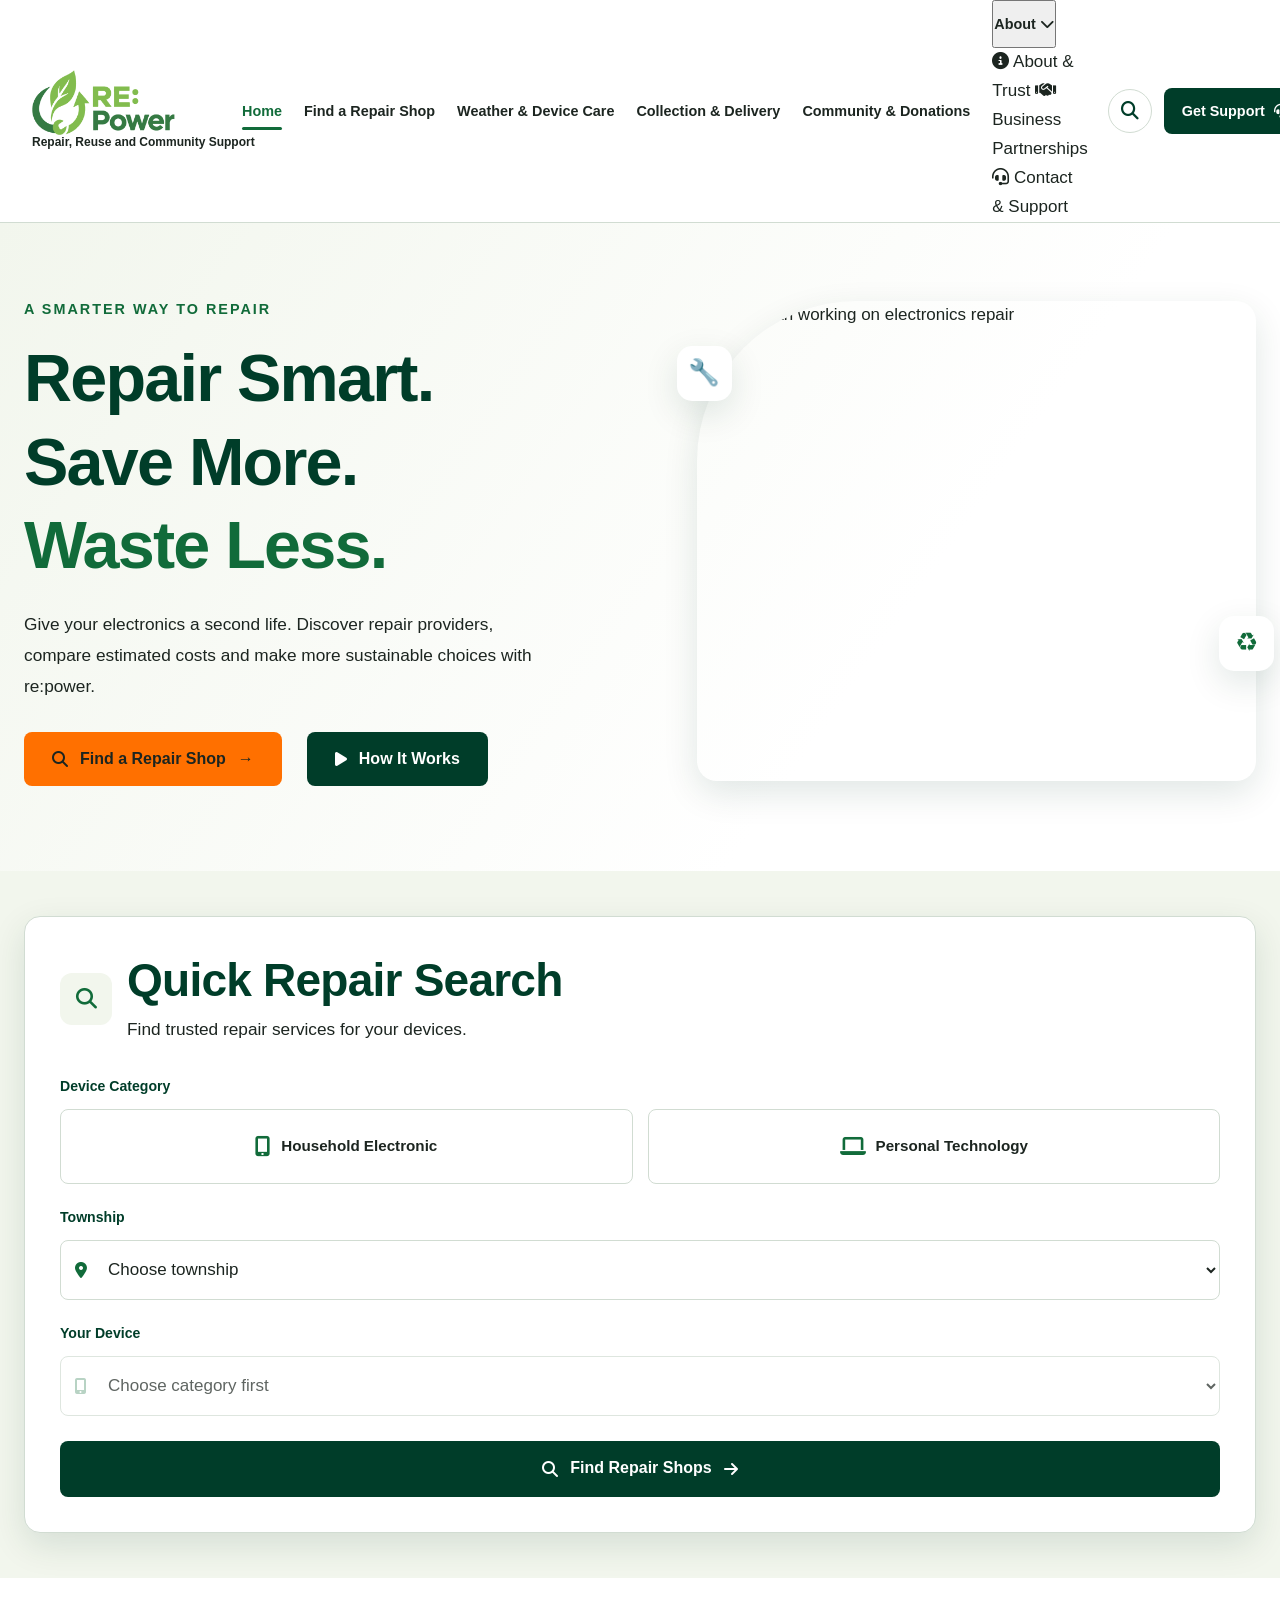
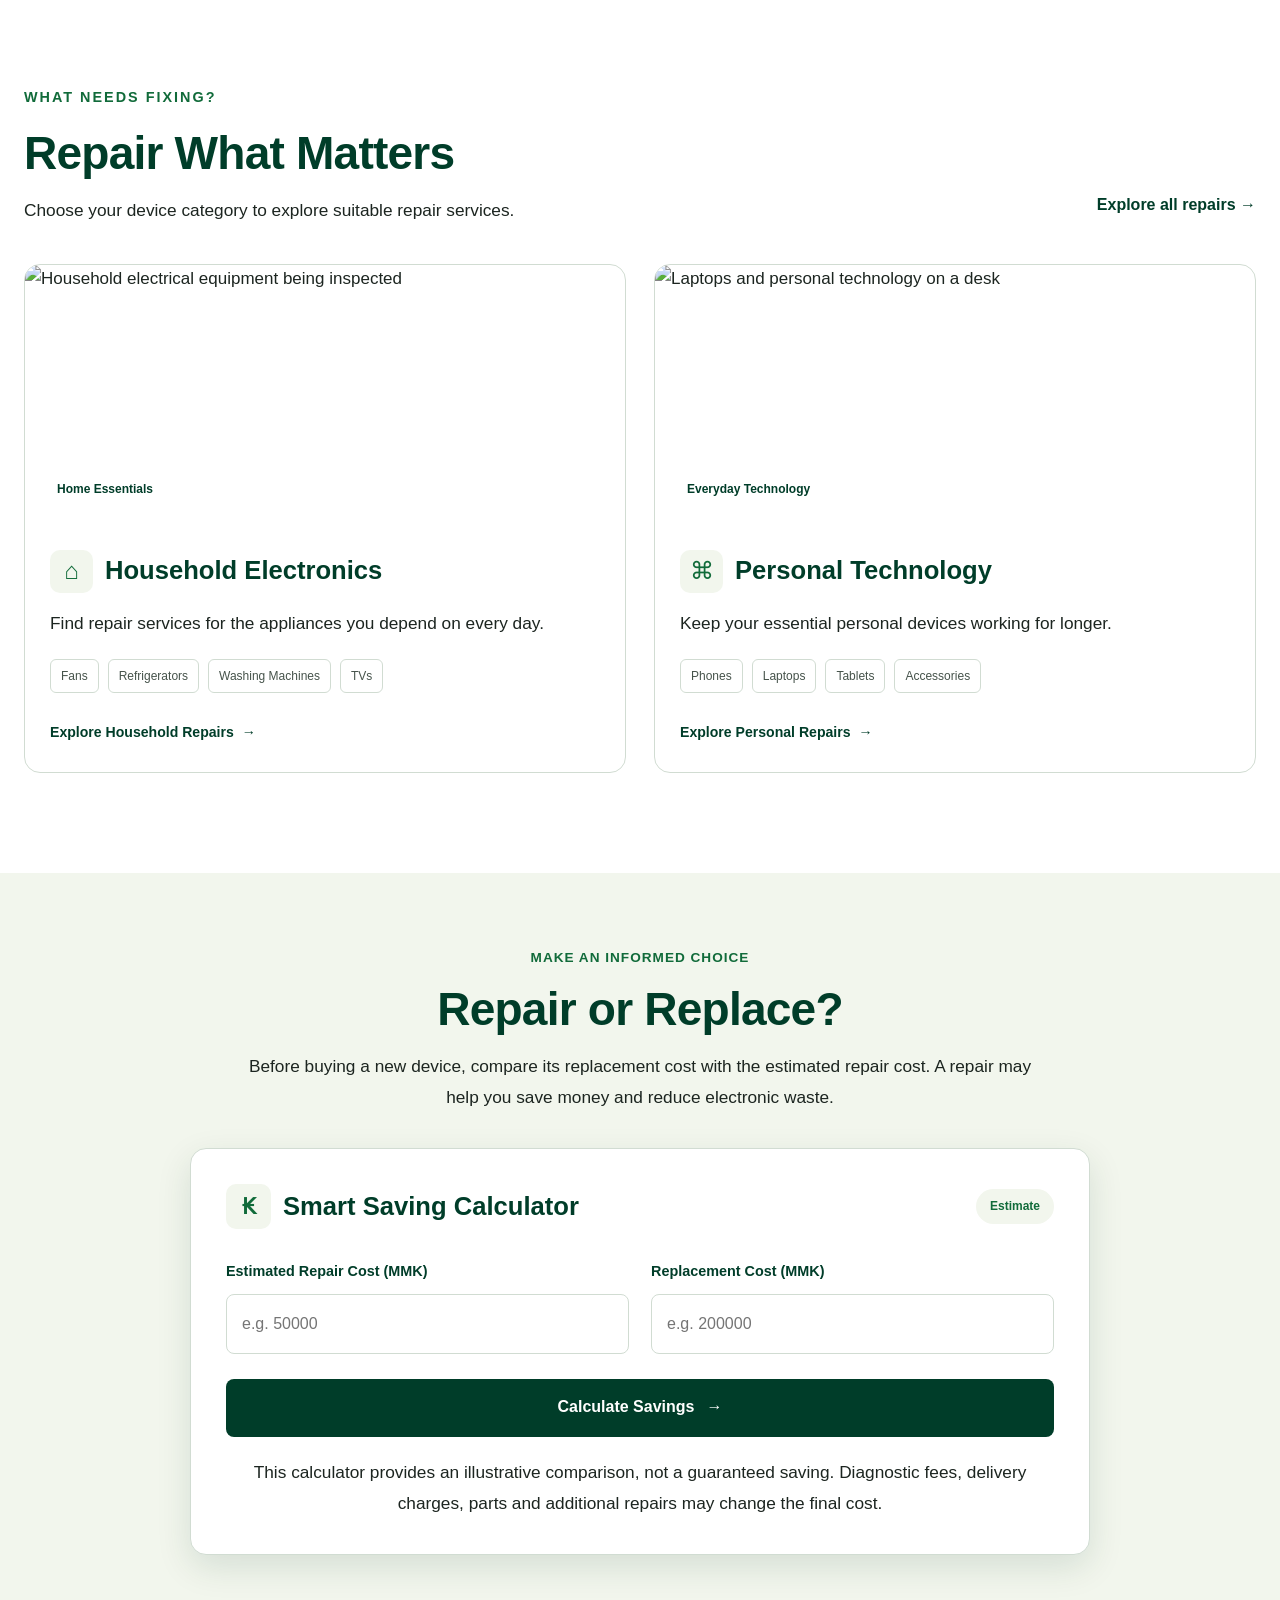
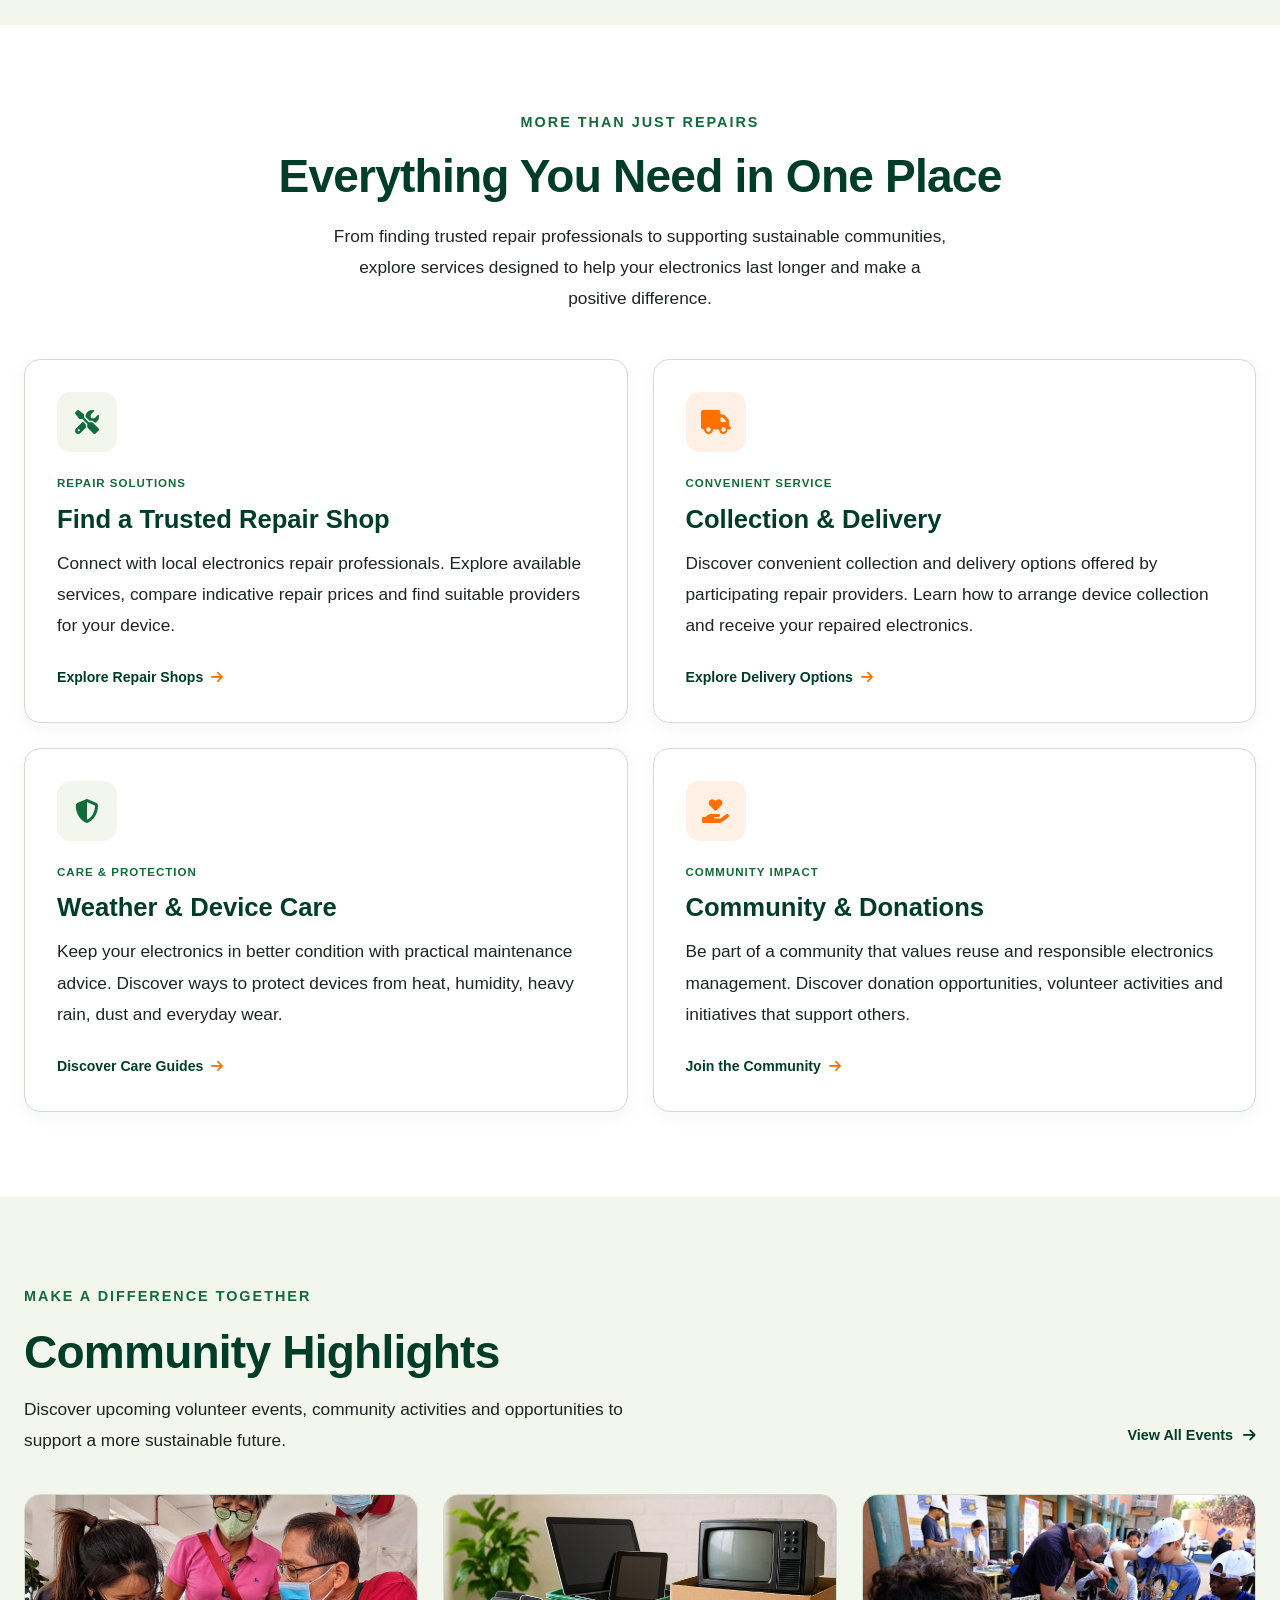
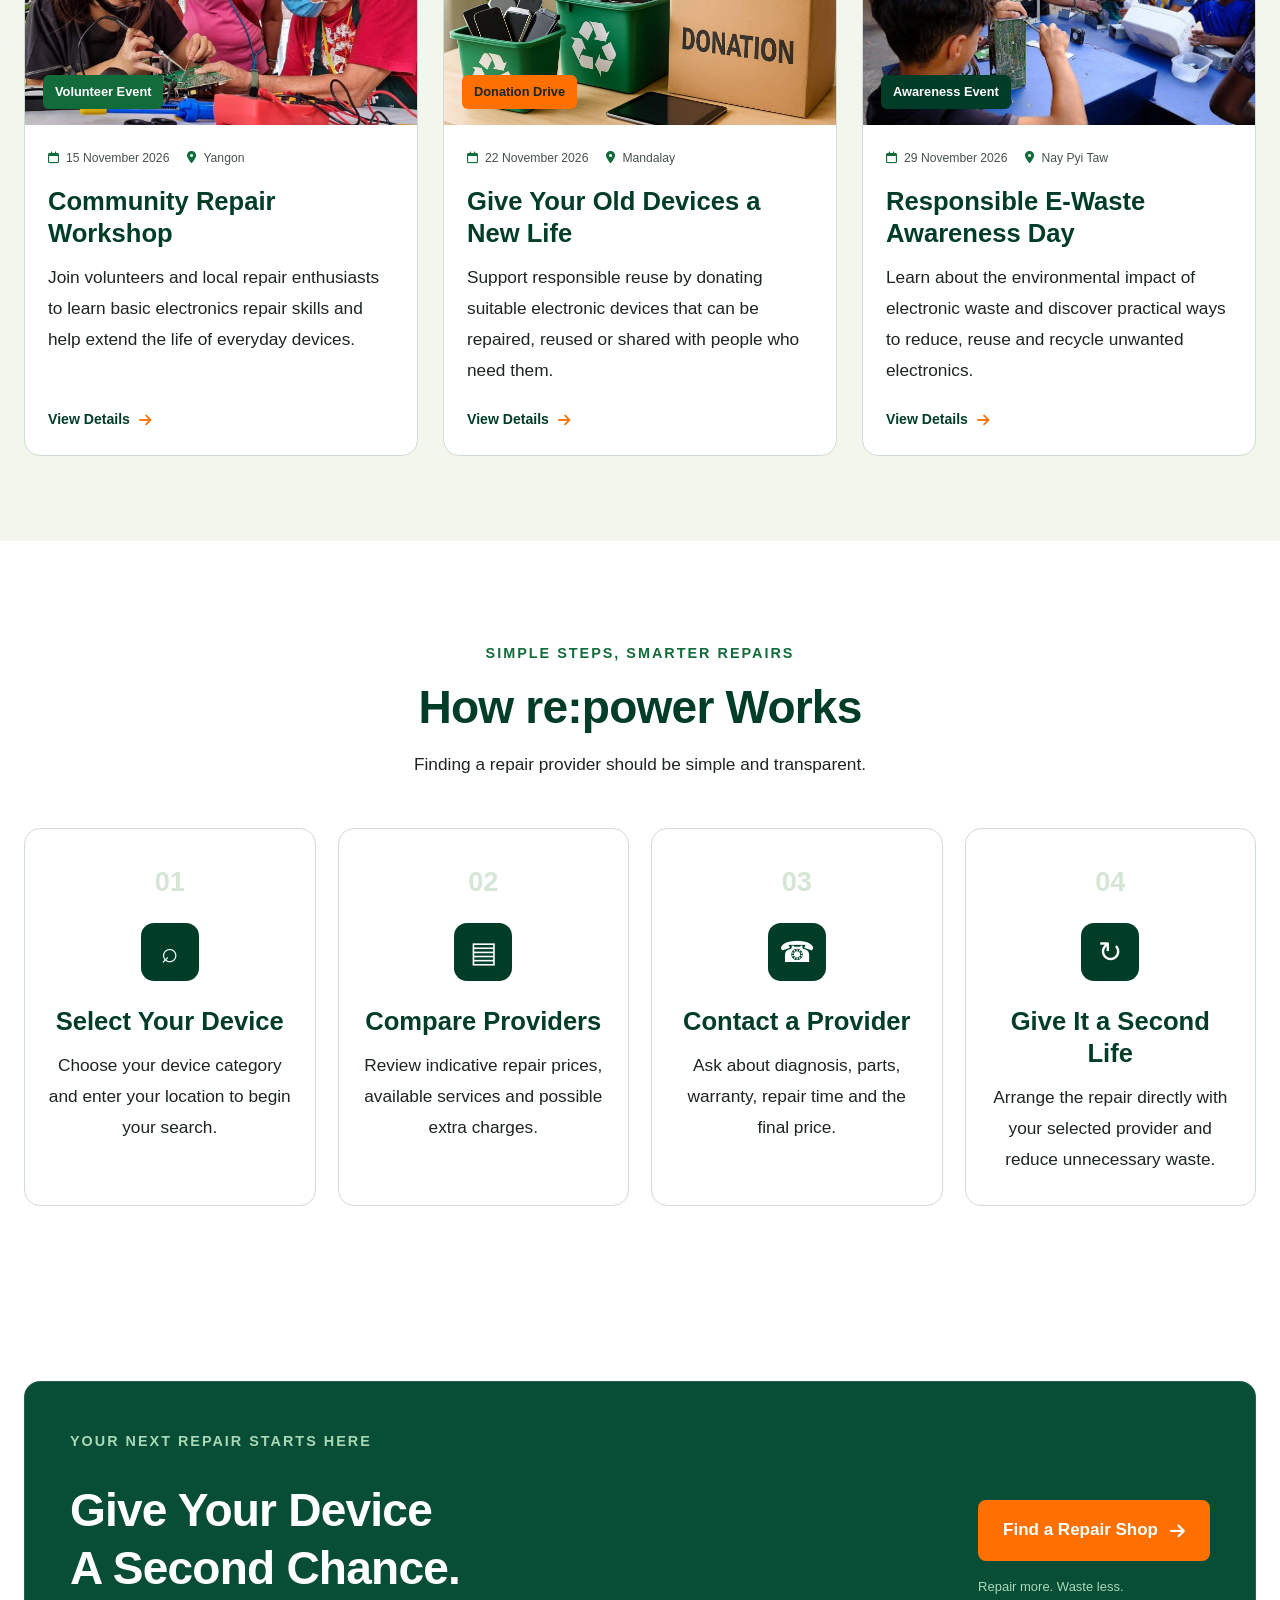
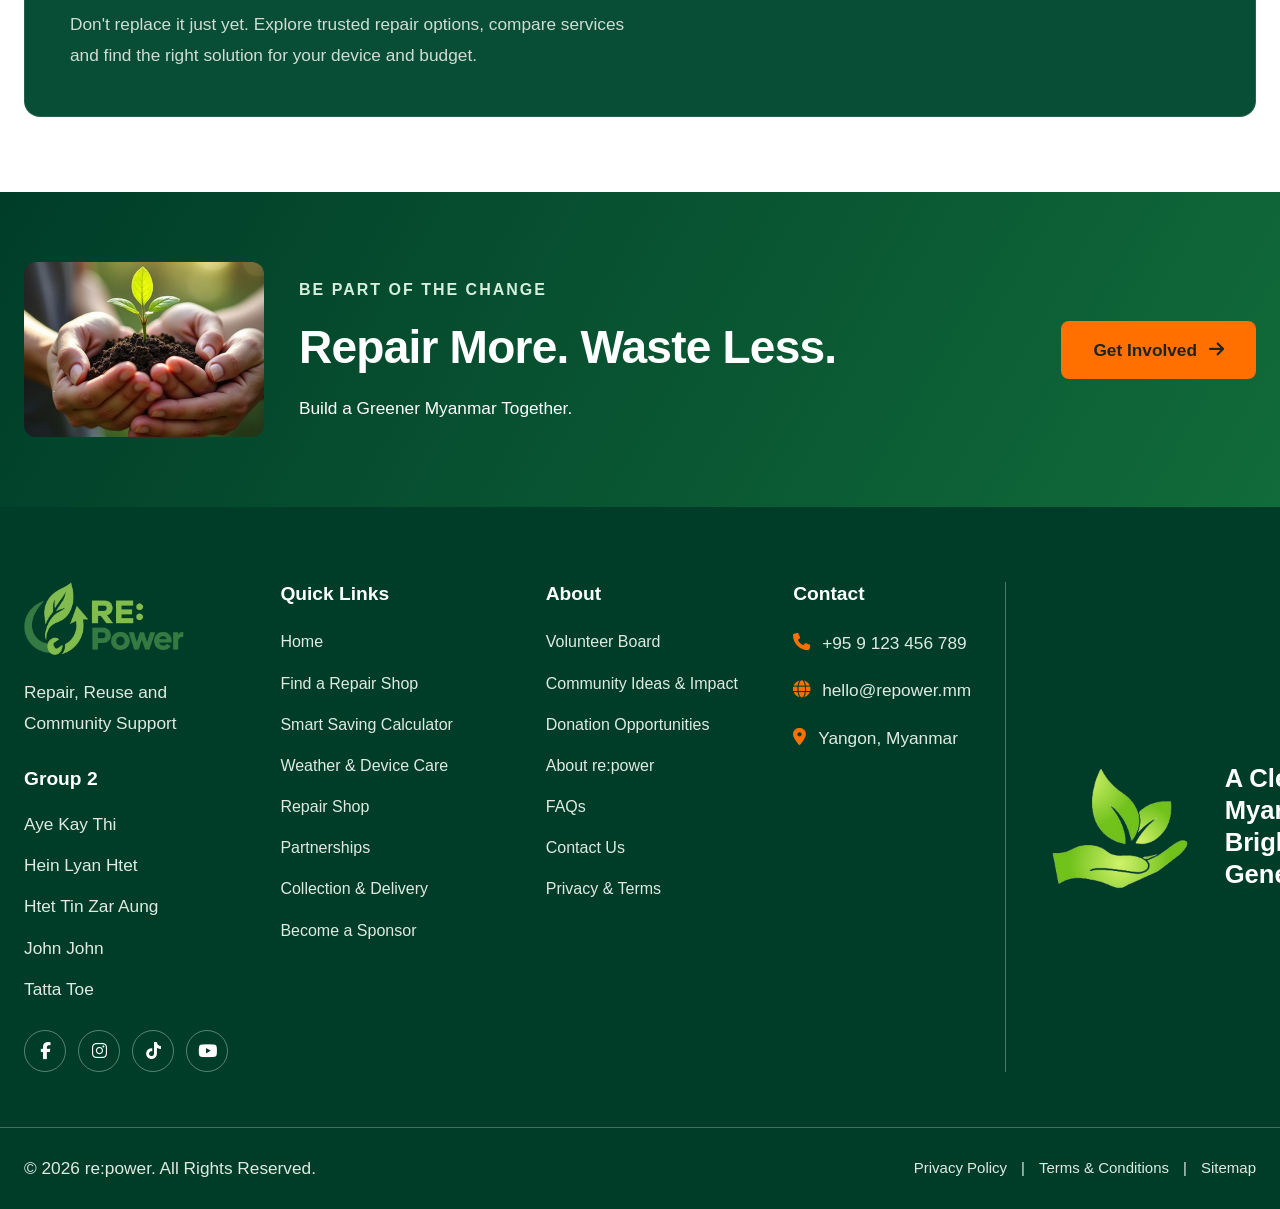
==== commit ce77bb09: "Update index.html" ====
--- a/index.html
+++ b/index.html
@@ -27,14 +27,61 @@
             </button>
 
             <nav class="navigation" id="navigation">
+
                 <a href="index.html" class="nav-link active">Home</a>
-                <a href="repair-shops.html" class="nav-link">Find a Repair Shop</a>
-                <a href="collection-delivery.html" class="nav-link">Collection & Delivery</a>
-                <a href="weather-device-care.html" class="nav-link">Weather & Device Care</a>
-                <a href="partnerships.html" class="nav-link">Business Partnerships</a>
-                <a href="community.html" class="nav-link">Community & Donations</a>
-                <a href="about.html" class="nav-link">About & Trust</a>
-                <a href="contact.html" class="nav-link">Contact & Support</a>
+
+                <a href="repair-shops.html" class="nav-link">
+                    Find a Repair Shop
+                </a>
+                <a href="weather-device-care.html" class="nav-link">
+                            Weather & Device Care
+                </a>
+                <a href="collection-delivery.html" class="nav-link">
+                    Collection & Delivery
+                </a>
+                <a href="community.html" class="nav-link">
+                            Community & Donations
+                        </a>
+
+
+                <!-- ABOUT DROPDOWN -->
+                <div class="nav-dropdown">
+                    
+
+                    <button
+                        type="button"
+                        class="nav-link nav-dropdown-toggle"
+                        aria-expanded="false"
+                        aria-haspopup="true">
+
+                        About
+                        <i class="fas fa-chevron-down"></i>
+
+                    </button>
+
+                    <div class="nav-dropdown-menu">
+
+                        
+
+                        <a href="about.html">
+                            <i class="fas fa-circle-info"></i>
+                            About & Trust
+                        </a>
+
+                        <a href="partnerships.html">
+                            <i class="fas fa-handshake"></i>
+                            Business Partnerships
+                        </a>
+
+                        <a href="contact.html">
+                            <i class="fas fa-headset"></i>
+                            Contact & Support
+                        </a>
+
+                    </div>
+
+                </div>
+
             </nav>
 
             <div class="header-actions">
@@ -127,82 +174,106 @@
 
         <section class="quick-search-section">
             <div class="container">
-    <div class="quick-search">
-
-        <div class="search-heading">
-            <span class="section-icon">
-                <i class="fas fa-search"></i>
-            </span>
-            <div>
-                <h2>Quick Repair Search</h2>
-                <p>Find trusted repair services for your devices.</p>
-            </div>
-        </div>
-
-        <form id="homeSearchForm">
-
-            <div class="search-layout">
-
-                <div class="search-field category-field">
-                    <label>Device Category</label>
-
-                    <div class="category-options">
-                        <label class="category-option">
-                            <input type="radio" name="category" value="household" required>
-                            <span>
-                                <i class="fas fa-tv"></i>
-                                Household Electronics
-                            </span>
-                        </label>
-
-                        <label class="category-option">
-                            <input type="radio" name="category" value="personal">
-                            <span>
-                                <i class="fas fa-laptop"></i>
-                                Personal Technology
-                            </span>
-                        </label>
-                    </div>
-                </div>
-
-                <div class="location-device-row">
-
-                    <div class="search-field">
-                        <label for="location">Township or Location</label>
-                        <div class="input-wrapper">
-                            <i class="fas fa-map-marker-alt"></i>
-                            <input type="text" id="location" name="location"
-                                placeholder="e.g. Yangon" required>
-                        </div>
-                    </div>
-
-                    <div class="search-field">
-                        <label for="device">Your Device</label>
-                        <div class="input-wrapper">
-                            <i class="fas fa-mobile-alt"></i>
-                            <select id="device" name="device" required>
-                                <option value="">Choose device</option>
-                            </select>
-                        </div>
-                    </div>
-
-                </div>
-
-            </div>
-
-            <div class="search-submit">
-                <button type="submit" class="btn btn-primary search-button">
-                    <i class="fas fa-search"></i>
-                    Search Repair Shops
-                    <i class="fas fa-arrow-right"></i>
-                </button>
-            </div>
-
-        </form>
-
-    </div>
-</div>
-
+                <div class="quick-search">
+
+                    <div class="search-heading">
+                        <span class="section-icon">
+                            <i class="fas fa-search"></i>
+                        </span>
+
+                        <div>
+                            <h2>Quick Repair Search</h2>
+                            <p>Find trusted repair services for your devices.</p>
+                        </div>
+                    </div>
+
+                    <form id="homeSearchForm">
+
+                        <div class="search-layout">
+
+                            <!-- DEVICE CATEGORY -->
+                            <div class="search-field category-field">
+                                <label>Device Category</label>
+
+                                <div class="category-options">
+                                    <label class="category-option">
+                                        <input type="radio" name="category" value="phone" required>
+                                        <span>
+                                            <i class="fas fa-mobile-alt"></i>
+                                            Household Electronic
+                                        </span>
+                                    </label>
+
+                                    <label class="category-option">
+                                        <input type="radio" name="category" value="laptop">
+                                        <span>
+                                            <i class="fas fa-laptop"></i>
+                                            Personal Technology
+                                        </span>
+                                    </label>
+                                </div>
+                            </div>
+
+
+                            <!-- LOCATION -->
+                            <div class="search-field">
+                                <label for="location">Township</label>
+
+                                <div class="input-wrapper">
+                                    <i class="fas fa-map-marker-alt"></i>
+
+                                    <select id="location" name="location" required>
+                                        <option value="">Choose township</option>
+                                        <option value="Tamwe">Tamwe</option>
+                                        <option value="Sanchaung">Sanchaung</option>
+                                        <option value="Bahan">Bahan</option>
+                                        <option value="Kamayut">Kamayut</option>
+                                    </select>
+                                </div>
+                            </div>
+
+
+                            <!-- DEVICE -->
+                            <div class="search-field">
+                                <label for="device">Your Device</label>
+
+                                <div class="input-wrapper">
+                                    <i class="fas fa-mobile-alt"></i>
+
+                                    <select id="device" name="device" required disabled>
+                                        <option value="">Choose category first</option>
+                                    </select>
+                                </div>
+                            </div>
+
+                        </div>
+
+
+                        <div class="search-submit">
+                            <button type="submit" class="btn btn-primary search-button">
+                                <i class="fas fa-search"></i>
+                                Find Repair Shops
+                                <i class="fas fa-arrow-right"></i>
+                            </button>
+                        </div>
+
+                    </form>
+
+                    <!-- RESULTS -->
+                    <div id="homeSearchResults" class="home-search-results" hidden>
+                        <div class="home-search-results-heading">
+                            <div>
+                                <span class="search-results-label">SEARCH RESULTS</span>
+                                <h3 id="homeSearchResultsTitle">Available Repair Shops</h3>
+                            </div>
+
+                            <p id="homeSearchResultsCount"></p>
+                        </div>
+
+                        <div id="homeSearchResultsList"></div>
+                    </div>
+
+                </div>
             </div>
         </section>
 
--- a/assets/css/style.css
+++ b/assets/css/style.css
@@ -1,15 +1,21 @@
-/*Main*/
+
 :root {
     --forest: #003D29;
+    --forest-dark: #002F20;
     --orange: #FF7000;
-    --leaf: #16834A;
+    --orange-dark: #E76500;
+    --leaf: #116B3A;
     --sage: #F2F6ED;
     --white: #FFFFFF;
-    --charcoal: #242B27;
-    --muted: #68736C;
-    --border: #E0E7DF;
-    --shadow: 0 12px 35px rgba(0, 61, 41, 0.08);
+    --charcoal: #1C2520;
+    --muted: #46534B;
+    --border: #D1DCD2;
+    --light-bg: #F8FAF6;
+    --footer-text: #E0EAE3;
+    --shadow: 0 12px 35px rgba(0, 61, 41, 0.12);
+    --shadow-hover: 0 18px 40px rgba(0, 61, 41, 0.16);
     --radius: 16px;
+    --transition: 0.25s ease;
 }
 
 * {
@@ -20,14 +26,17 @@
 
 html {
     scroll-behavior: smooth;
-    scroll-padding-top: 100px;
+    scroll-padding-top: 110px;
 }
 
 body {
+    min-width: 320px;
     font-family: Arial, Helvetica, sans-serif;
     color: var(--charcoal);
     background: var(--white);
-    line-height: 1.6;
+    font-size: 17px;
+    line-height: 1.7;
+    -webkit-font-smoothing: antialiased;
 }
 
 a {
@@ -37,7 +46,8 @@
 
 button,
 input,
-select {
+select,
+textarea {
     font: inherit;
     -webkit-tap-highlight-color: transparent;
 }
@@ -52,49 +62,78 @@
     max-width: 100%;
 }
 
+ul,
+ol {
+    padding-left: 24px;
+}
+
 button:focus-visible,
 a:focus-visible,
 input:focus-visible,
-select:focus-visible {
+select:focus-visible,
+textarea:focus-visible {
     outline: 3px solid var(--orange);
     outline-offset: 4px;
 }
 
 .container {
-    width: min(1520px, calc(100% - 40px));
+    width: min(1620px, calc(100% - 48px));
     margin: 0 auto;
 }
 
 .section {
-    padding: 90px 0;
-}
-
+    padding: 100px 0;
+}
+
+.section-sm {
+    padding: 70px 0;
+}
 h1,
 h2,
 h3,
+h4,
+h5,
+h6 {
+    color: var(--forest) !important;
+    line-height: 1.25 !important;
+    font-weight: 700 !important;
+}
+
+h1 {
+    font-size: clamp(2.8rem, 5.2vw, 5rem) !important;
+    font-weight: 800 !important;
+    letter-spacing: -1.8px !important;
+}
+
+h2 {
+    font-size: clamp(2.2rem, 3.6vw, 3.4rem) !important;
+    font-weight: 800 !important;
+    letter-spacing: -0.8px !important;
+}
+
+h3 {
+    font-size: clamp(1.3rem, 2vw, 1.6rem) !important;
+    font-weight: 700 !important;
+}
+
 h4 {
-    color: var(--forest);
-    line-height: 1.2;
-}
-
-h1 {
-    font-size: clamp(2.8rem, 5vw, 4.8rem);
-    font-weight: 800;
-    letter-spacing: -2.5px;
-}
-
-h2 {
-    font-size: clamp(2rem, 3.4vw, 3rem);
-    font-weight: 800;
-    letter-spacing: -1px;
-}
-
-h3 {
-    font-size: 1.2rem;
+    font-size: 1.2rem !important;
+    font-weight: 700 !important;
 }
 
 p {
-    color: var(--muted);
+    color: var(--charcoal) !important;
+    font-size: 1.08rem !important;
+    line-height: 1.8 !important;
+}
+
+small {
+    font-size: 0.9rem;
+}
+
+::selection {
+    color: var(--white);
+    background: var(--forest);
 }
 
 .btn {
@@ -102,13 +141,15 @@
     align-items: center;
     justify-content: center;
     gap: 12px;
-    min-height: 48px;
-    padding: 12px 22px;
+    min-height: 54px;
+    padding: 14px 26px;
     border: 2px solid transparent;
     border-radius: 8px;
-    font-size: 0.92rem;
+    font-size: 1rem;
     font-weight: 700;
-    transition: transform 0.2s ease, background 0.2s ease, color 0.2s ease;
+    line-height: 1.3;
+    text-align: center;
+    transition: transform var(--transition), background var(--transition), color var(--transition), border-color var(--transition);
 }
 
 .btn:hover {
@@ -122,6 +163,7 @@
 
 .btn-primary:hover {
     background: var(--leaf);
+    color: var(--white);
 }
 
 .btn-orange {
@@ -130,16 +172,19 @@
 }
 
 .btn-orange:hover {
-    background: #E76500;
-}
-
-.text-link {
+    background: var(--orange-dark);
+    color: var(--white);
+}
+
+.text-link,
+.card-link {
     display: inline-flex;
     align-items: center;
-    gap: 8px;
+    gap: 9px;
     color: var(--forest);
-    font-size: 0.93rem;
+    font-size: 1rem;
     font-weight: 700;
+    transition: color var(--transition);
 }
 
 .text-link:hover,
@@ -149,15 +194,13 @@
 
 .eyebrow {
     display: inline-block;
-    margin-bottom: 14px;
+    margin-bottom: 16px;
     color: var(--leaf);
-    font-size: 0.76rem;
+    font-size: 0.9rem;
     font-weight: 800;
     letter-spacing: 2px;
     text-transform: uppercase;
 }
-
-/* HEADER */
 
 .header {
     position: sticky;
@@ -172,7 +215,7 @@
     display: flex;
     align-items: center;
     justify-content: space-between;
-    gap: 16px;
+    gap: 20px;
     padding: 0 8px;
 }
 
@@ -194,7 +237,7 @@
 .logo-tagline {
     margin-top: -3px;
     color: var(--charcoal);
-    font-size: 0.65rem;
+    font-size: 0.75rem;
     font-weight: 600;
     white-space: nowrap;
 }
@@ -209,10 +252,10 @@
     position: relative;
     padding: 10px 0;
     color: var(--charcoal);
-    font-size: 0.75rem;
+    font-size: 0.9rem;
     font-weight: 700;
     white-space: nowrap;
-    transition: color 0.2s ease;
+    transition: color var(--transition);
 }
 
 .nav-link:hover,
@@ -226,33 +269,40 @@
     bottom: 3px;
     left: 0;
     width: 100%;
-    height: 2px;
+    height: 3px;
+    border-radius: 3px;
     background: var(--leaf);
 }
 
 .header-actions {
     display: flex;
     align-items: center;
-    gap: 10px;
+    gap: 12px;
     flex-shrink: 0;
 }
 
+.header-search-wrapper {
+    position: relative;
+}
+
 .header-search {
-    width: 40px;
-    height: 40px;
     display: flex;
     align-items: center;
     justify-content: center;
-    color: var(--forest);
+    width: 44px;
+    height: 44px;
     border: 1px solid var(--border);
     border-radius: 50%;
-    font-size: 0.95rem;
-    transition: all 0.2s ease;
+    background: transparent;
+    color: var(--forest);
+    font-size: 18px;
+    cursor: pointer;
+    transition: all var(--transition);
 }
 
 .header-search:hover {
+    background: var(--sage);
     color: var(--leaf);
-    background: var(--sage);
     border-color: var(--leaf);
 }
 
@@ -261,15 +311,15 @@
     align-items: center;
     justify-content: center;
     gap: 9px;
-    min-height: 42px;
-    padding: 10px 14px;
+    min-height: 46px;
+    padding: 11px 16px;
     border-radius: 8px;
     background: var(--forest);
     color: var(--white);
-    font-size: 0.78rem;
+    font-size: 0.9rem;
     font-weight: 700;
     white-space: nowrap;
-    transition: all 0.2s ease;
+    transition: all var(--transition);
 }
 
 .btn-support:hover {
@@ -298,21 +348,397 @@
     border-radius: 2px;
 }
 
-/* HEADER RESPONSIVE DESIGN */
-
-/* HEADER: 1150PX */
-
-@media (max-width: 1150px) {
+.header-search-panel {
+    position: absolute;
+    top: calc(100% + 15px);
+    right: 0;
+    z-index: 1000;
+    width: 380px;
+    max-width: calc(100vw - 30px);
+    padding: 20px;
+    border: 1px solid var(--border);
+    border-radius: 12px;
+    background: var(--white);
+    box-shadow: var(--shadow);
+    opacity: 0;
+    visibility: hidden;
+    transform: translateY(8px);
+    transition: all var(--transition);
+}
+
+.header-search-panel.active {
+    opacity: 1;
+    visibility: visible;
+    transform: translateY(0);
+}
+
+.header-search-input-wrapper {
+    display: flex;
+    align-items: center;
+    gap: 10px;
+    padding: 0 14px;
+    min-height: 52px;
+    border: 1px solid var(--border);
+    border-radius: 8px;
+    background: var(--light-bg);
+    color: var(--leaf);
+}
+
+.header-search-input-wrapper input {
+    flex: 1;
+    width: 100%;
+    min-width: 0;
+    border: none;
+    outline: none;
+    background: transparent;
+    color: var(--charcoal);
+    font-size: 16px;
+}
+
+.header-search-input-wrapper input::placeholder {
+    color: var(--muted);
+}
+
+#headerSearchClose {
+    display: flex;
+    align-items: center;
+    justify-content: center;
+    width: 32px;
+    height: 32px;
+    border: none;
+    background: transparent;
+    color: var(--muted);
+    cursor: pointer;
+}
+
+.search-suggestion-heading {
+    margin: 18px 0 10px;
+    color: var(--muted);
+    font-size: 13px;
+    font-weight: 800;
+    letter-spacing: 1.2px;
+}
+
+#headerSearchResults {
+    display: grid;
+    gap: 5px;
+}
+
+.header-search-result {
+    display: flex;
+    align-items: center;
+    gap: 12px;
+    width: 100%;
+    padding: 13px 10px;
+    border: none;
+    border-radius: 7px;
+    background: transparent;
+    color: var(--charcoal);
+    text-align: left;
+    cursor: pointer;
+    transition: background var(--transition);
+}
+
+.header-search-result:hover {
+    background: var(--sage);
+}
+
+.header-search-result > i:first-child {
+    width: 20px;
+    color: var(--leaf);
+    text-align: center;
+}
+
+.header-search-result span {
+    flex: 1;
+    color: var(--charcoal);
+    font-size: 15px;
+    font-weight: 600;
+}
+
+.header-search-result > i:last-child {
+    color: var(--muted);
+    font-size: 13px;
+}
+
+.header-search-empty {
+    padding: 14px 10px;
+    color: var(--muted);
+    font-size: 14px;
+    line-height: 1.6;
+}
+
+.footer {
+    padding-top: 75px;
+    background: var(--forest);
+    color: var(--white);
+}
+
+.footer-main {
+    display: grid;
+    grid-template-columns: 1.25fr 1.3fr 1.2fr 1fr 1.4fr;
+    gap: 32px;
+    padding-bottom: 55px;
+}
+
+.footer-main > * {
+    min-width: 0;
+}
+
+.footer-brand,
+.footer-campaign {
+    min-width: 0;
+}
+
+.footer-logo {
+    display: inline-block;
+    margin-bottom: 12px;
+}
+
+.footer-logo img {
+    display: block;
+    width: 160px;
+    height: auto;
+    object-fit: contain;
+}
+
+.footer-tagline {
+    margin: 0 0 28px;
+    color: var(--footer-text);
+    font-size: 16px;
+    line-height: 1.8;
+}
+
+.footer-group {
+    margin-bottom: 25px;
+}
+
+.footer-group h4,
+.footer-social h4,
+.footer-column h4 {
+    margin-bottom: 18px;
+    color: var(--white);
+    font-size: 19px;
+    font-weight: 700;
+}
+
+.footer-group p {
+    margin-bottom: 10px;
+    color: var(--footer-text);
+    font-size: 16px;
+    line-height: 1.8;
+}
+
+.footer-social {
+    margin-top: 25px;
+}
+
+.social-links {
+    display: flex;
+    align-items: center;
+    gap: 12px;
+}
+
+.social-links a {
+    display: flex;
+    align-items: center;
+    justify-content: center;
+    width: 42px;
+    height: 42px;
+    border: 1px solid rgba(255, 255, 255, 0.35);
+    border-radius: 50%;
+    color: var(--white);
+    font-size: 17px;
+    transition: all var(--transition);
+}
+
+.social-links a:hover {
+    background: var(--orange);
+    border-color: var(--orange);
+    transform: translateY(-3px);
+}
+
+.footer-column {
+    display: flex;
+    flex-direction: column;
+    align-items: flex-start;
+}
+
+.footer-column h4 {
+    margin-bottom: 22px;
+}
+
+.footer-column a {
+    margin-bottom: 14px;
+    color: var(--footer-text);
+    font-size: 16px;
+    line-height: 1.7;
+    transition: all var(--transition);
+}
+
+.footer-column a:hover {
+    color: var(--orange);
+    padding-left: 4px;
+}
+
+.footer-contact p {
+    display: flex;
+    align-items: flex-start;
+    gap: 12px;
+    margin-bottom: 16px;
+    color: var(--footer-text);
+    font-size: 16px;
+    line-height: 1.8;
+}
+
+.footer-contact i {
+    margin-top: 6px;
+    color: var(--orange);
+}
+
+.footer-campaign {
+    display: flex;
+    align-items: center;
+    gap: 15px;
+    min-height: 200px;
+    padding-left: 24px;
+    border-left: 1px solid rgba(255, 255, 255, 0.3);
+}
+
+.footer-campaign img {
+    display: block;
+    width: 100%;
+    height: 180px;
+    object-fit: cover;
+    border-radius: 12px;
+}
+
+.footer-campaign h3 {
+    flex: 1;
+    margin: 0;
+    color: var(--white);
+    font-size: 20px;
+    line-height: 1.5;
+}
+
+.footer-bottom {
+    border-top: 1px solid rgba(255, 255, 255, 0.25);
+}
+
+.footer-bottom-content {
+    display: flex;
+    align-items: center;
+    justify-content: space-between;
+    gap: 20px;
+    padding: 25px 0;
+}
+
+.footer-bottom-content p,
+.footer-legal a,
+.footer-legal span {
+    color: var(--footer-text);
+    font-size: 15px;
+}
+
+.footer-bottom-content p {
+    margin: 0;
+}
+
+.footer-legal {
+    display: flex;
+    align-items: center;
+    flex-wrap: wrap;
+    gap: 14px;
+}
+
+.footer-legal a {
+    transition: color var(--transition);
+}
+
+.footer-legal a:hover {
+    color: var(--orange);
+}
+
+.repair-cta {
+    padding: 70px 0;
+    background: linear-gradient(120deg, var(--forest), var(--leaf));
+}
+
+.repair-cta-content {
+    display: flex;
+    align-items: center;
+    justify-content: space-between;
+    gap: 35px;
+}
+
+.repair-cta-image {
+    flex: 0 0 240px;
+    width: 240px;
+}
+
+.repair-cta-image img {
+    width: 100%;
+    height: 175px;
+    object-fit: cover;
+    border-radius: 12px;
+}
+
+.repair-cta-text {
+    flex: 1;
+    min-width: 0;
+}
+
+.repair-cta .eyebrow {
+    color: #D4F0DC;
+    font-size: 1rem;
+    letter-spacing: 2px;
+}
+
+.repair-cta h2 {
+    color: var(--white);
+    font-size: clamp(2.3rem, 4vw, 3.5rem);
+    line-height: 1.2;
+}
+
+.repair-cta p {
+    max-width: 650px;
+    margin-top: 16px;
+    color: var(--white);
+    font-size: 1.2rem;
+    line-height: 1.7;
+}
+
+.repair-cta-action {
+    flex-shrink: 0;
+}
+
+.repair-cta .btn {
+    min-height: 58px;
+    padding: 16px 30px;
+    font-size: 1.08rem;
+}
+
+.repair-cta .btn-orange {
+    background: var(--orange);
+    color: var(--charcoal);
+}
+
+.repair-cta .btn-orange:hover {
+    background: var(--orange-dark);
+    color: var(--white);
+}
+
+@media (max-width: 1200px) {
     .navbar {
         gap: 15px;
     }
 
     .navigation {
-        gap: 12px;
+        gap: 14px;
     }
 
     .nav-link {
-        font-size: 0.73rem;
+        font-size: 0.83rem;
     }
 
     .header-actions {
@@ -321,26 +747,36 @@
 
     .btn-support {
         padding: 10px 12px;
-        font-size: 0.73rem;
-    }
-}
-
-/* HEADER: 900PX */
+        font-size: 0.82rem;
+    }
+
+    .footer-main {
+        grid-template-columns: repeat(3, minmax(0, 1fr));
+        gap: 35px 25px;
+    }
+
+    .footer-brand {
+        grid-column: 1 / -1;
+    }
+
+    .footer-campaign {
+        grid-column: 1 / -1;
+        border-left: none;
+        border-top: 1px solid rgba(255, 255, 255, 0.3);
+        padding: 25px 0 0;
+    }
+}
 
 @media (max-width: 900px) {
     .navbar {
         position: relative;
-        min-height: 75px;
+        min-height: 78px;
         flex-wrap: wrap;
     }
 
     .menu-toggle {
         display: flex;
         margin-left: auto;
-    }
-
-    .header-actions {
-        margin-left: 0;
     }
 
     .navigation {
@@ -363,378 +799,18 @@
     }
 
     .nav-link {
-        padding: 11px 0;
-        font-size: 0.9rem;
+        padding: 12px 0;
+        font-size: 1rem;
     }
 
     .nav-link.active::after {
         width: 35px;
         bottom: 4px;
     }
-}
-
-/* HEADER: 650PX */
-
-@media (max-width: 650px) {
-    .navbar {
-        min-height: 70px;
-    }
-
-    .logo-image {
-        width: 125px;
-    }
-
-    .logo-tagline {
-        font-size: 0.55rem;
-    }
-
-    .header-actions {
-        gap: 7px;
-    }
-
-    .header-search {
-        width: 38px;
-        height: 38px;
-    }
-
-    .btn-support {
-        padding: 9px 10px;
-        font-size: 0.7rem;
-    }
-
-    .navigation {
-        left: -16px;
-        right: -16px;
-    }
-}
-
-/* HEADER: 480PX */
-
-@media (max-width: 480px) {
-    .navbar {
-        gap: 8px;
-    }
-
-    .logo-image {
-        width: 110px;
-    }
-
-    .logo-tagline {
-        font-size: 0.48rem;
-    }
-
-    .menu-toggle {
-        width: 38px;
-        height: 38px;
-    }
-
-    .header-search {
-        width: 35px;
-        height: 35px;
-    }
-
-    .btn-support {
-        min-height: 38px;
-        padding: 8px;
-        gap: 5px;
-        font-size: 0.65rem;
-    }
-}
-
-/* HEADER: 380PX */
-
-@media (max-width: 380px) {
-    .header-actions {
-        gap: 5px;
-    }
-
-    .btn-support {
-        padding: 7px;
-        font-size: 0.6rem;
-    }
-
-    .logo-image {
-        width: 100px;
-    }
-}
-
-
-/* FOOTER */
-
-.footer {
-    padding-top: 65px;
-    background: var(--forest);
-    color: var(--white);
-}
-
-.footer-main {
-    display: grid;
-    grid-template-columns: 1.25fr 1.3fr 1.2fr 1fr 1.4fr;
-    gap: 35px;
-    padding-bottom: 55px;
-}
-
-.footer-logo {
-    display: inline-block;
-    margin-bottom: 8px;
-}
-
-.footer-logo img {
-    display: block;
-    width: 150px;
-    height: auto;
-    object-fit: contain;
-}
-
-.footer-tagline {
-    margin: 0 0 28px;
-    color: #C5D5CC;
-    font-size: 13px;
-    line-height: 1.6;
-}
-
-.footer-group {
-    margin-bottom: 25px;
-}
-
-.footer-group h4,
-.footer-social h4,
-.footer-column h4 {
-    margin-bottom: 18px;
-    color: var(--white);
-    font-size: 16px;
-    font-weight: 700;
-}
-
-.footer-group p {
-    margin-bottom: 9px;
-    color: #C5D5CC;
-    font-size: 13px;
-    line-height: 1.5;
-}
-
-.footer-social {
-    margin-top: 25px;
-}
-
-.social-links {
-    display: flex;
-    align-items: center;
-    gap: 10px;
-}
-
-.social-links a {
-    display: flex;
-    align-items: center;
-    justify-content: center;
-    width: 35px;
-    height: 35px;
-    border: 1px solid rgba(255, 255, 255, 0.25);
-    border-radius: 50%;
-    color: var(--white);
-    font-size: 14px;
-    transition: 0.3s ease;
-}
-
-.social-links a:hover {
-    background: var(--orange);
-    border-color: var(--orange);
-    transform: translateY(-3px);
-}
-
-.footer-column {
-    display: flex;
-    flex-direction: column;
-    align-items: flex-start;
-}
-
-.footer-column h4 {
-    margin-bottom: 22px;
-}
-
-.footer-column a {
-    margin-bottom: 13px;
-    color: #C5D5CC;
-    font-size: 13px;
-    line-height: 1.5;
-    transition: 0.3s ease;
-}
-
-.footer-column a:hover {
-    color: var(--orange);
-    padding-left: 4px;
-}
-
-.footer-contact p {
-    display: flex;
-    align-items: flex-start;
-    gap: 10px;
-    margin-bottom: 16px;
-    color: #C5D5CC;
-    font-size: 13px;
-    line-height: 1.6;
-}
-
-.footer-contact i {
-    margin-top: 3px;
-    color: var(--orange);
-}
-
-.footer-campaign {
-    display: flex;
-    align-items: center;
-    gap: 15px;
-    border-left: 1px solid #ccc;
-    height: 200px;
-    padding-left: 25px;
-}
-
-
-.footer-campaign img {
-    width: 48%;
-    height: 150px;
-    object-fit: cover;
-    border-radius: 10px;
-}
-
-.footer-campaign h3 {
-    flex: 1;
-    margin: 0;
-    color: var(--white);
-    font-size: 17px;
-    line-height: 1.5;
-}
-
-.footer-bottom {
-    border-top: 1px solid rgba(255, 255, 255, 0.15);
-}
-
-.footer-bottom-content {
-    display: flex;
-    align-items: center;
-    justify-content: space-between;
-    gap: 20px;
-    padding: 22px 0;
-}
-
-.footer-bottom-content p,
-.footer-legal a,
-.footer-legal span {
-    color: #C5D5CC;
-    font-size: 12px;
-}
-
-.footer-bottom-content p {
-    margin: 0;
-}
-
-.footer-legal {
-    display: flex;
-    align-items: center;
-    gap: 12px;
-}
-
-.footer-legal a {
-    transition: 0.3s ease;
-}
-
-.footer-legal a:hover {
-    color: var(--orange);
-}
-
-
-.footer-main {
-    display: grid;
-    grid-template-columns: 1.25fr 1.3fr 1.2fr 1fr 1.4fr;
-    gap: 35px;
-    padding-bottom: 55px;
-    min-width: 0;
-}
-
-.footer-main > * {
-    min-width: 0;
-}
-
-.footer-brand,
-.footer-campaign {
-    min-width: 0;
-}
-
-.footer-campaign img {
-    display: block;
-    width: 100%;
-    height: 180px;
-    object-fit: cover;
-    border-radius: 12px;
-}
-
-.footer-bottom-content {
-    display: flex;
-    align-items: center;
-    justify-content: space-between;
-    gap: 20px;
-}
-
-.footer-legal {
-    display: flex;
-    align-items: center;
-    flex-wrap: wrap;
-    gap: 14px;
-}
-/* REPAIR CTA */
-
-.repair-cta {
-    max-height: 300px;
-    background-image: linear-gradient(to bottom right, rgb(6, 54, 6) , rgb(26, 154, 26));
-}
-
-.repair-cta-content {
-    display: flex;
-    align-items: center;
-    justify-content: space-between;
-    gap: 35px;
-}
-
-.repair-cta .eyebrow {
-    color: #eaeaea;
-}
-
-.repair-cta h2 {
-    color: var(--white);
-}
-
-.repair-cta p {
-    max-width: 600px;
-    margin-top: 15px;
-    color: #D0DDD4;
-}
-
-.repair-cta .btn {
-    flex-shrink: 0;
-}
-.repair-cta-image{
-    padding-left: 0;
-    margin-left: 0;
-    float: left;
-    width: auto;
-    height: auto;
-}
-
-@media (max-width: 1150px) {
-    .footer-main {
-        grid-template-columns: repeat(3, minmax(0, 1fr));
-        gap: 35px 25px;
-    }
-
-    .footer-brand {
-        grid-column: 1 / -1;
-    }
-}
-
-@media (max-width: 900px) {
+
     .footer-main {
         grid-template-columns: repeat(2, minmax(0, 1fr));
-        gap: 30px 22px;
+        gap: 35px 25px;
     }
 
     .footer-brand,
@@ -750,17 +826,38 @@
 
     .footer-legal {
         justify-content: flex-start;
-        gap: 10px;
+        gap: 12px;
+    }
+
+    .repair-cta-content {
+        flex-wrap: wrap;
+        gap: 25px;
+    }
+
+    .repair-cta-image {
+        flex: 0 0 200px;
+        width: 200px;
+    }
+
+    .repair-cta-action {
+        margin-left: auto;
     }
 }
 
 @media (max-width: 768px) {
+    .container {
+        width: min(100% - 36px, 1420px);
+    }
+
+    .section {
+        padding: 75px 0;
+    }
+
     .footer {
-        padding-top: 45px;
+        padding-top: 55px;
     }
 
     .footer-main {
-        padding-top: 35px;
         padding-bottom: 40px;
     }
 
@@ -772,19 +869,71 @@
     }
 
     .footer-campaign img {
-        height: 150px;
-    }
+        width: 100%;
+        height: 160px;
+    }
+
+    .repair-cta {
+        padding: 55px 0;
+    }
+
     .repair-cta-content {
         flex-direction: column;
         align-items: flex-start;
     }
 
-    .repair-cta-content .btn {
+    .repair-cta-image {
         width: 100%;
+        max-width: 350px;
+        flex: none;
+    }
+
+    .repair-cta-image img {
+        height: 200px;
+    }
+
+    .repair-cta-action {
+        margin-left: 0;
     }
 }
 
 @media (max-width: 650px) {
+    .navbar {
+        min-height: 72px;
+    }
+
+    .logo-area {
+        width: 145px;
+    }
+
+    .logo-image {
+        width: 145px;
+        height: 55px;
+    }
+
+    .logo-tagline {
+        font-size: 0.65rem;
+    }
+
+    .header-actions {
+        gap: 7px;
+    }
+
+    .header-search {
+        width: 40px;
+        height: 40px;
+    }
+
+    .btn-support {
+        padding: 9px 10px;
+        font-size: 0.78rem;
+    }
+
+    .navigation {
+        left: -18px;
+        right: -18px;
+    }
+
     .footer-main {
         grid-template-columns: repeat(2, minmax(0, 1fr));
         gap: 30px 18px;
@@ -795,40 +944,123 @@
     }
 
     .footer-campaign img {
-        height: 130px;
+        height: 140px;
     }
 
     .footer-campaign h3 {
+        font-size: 18px;
+    }
+
+    .footer-column h4,
+    .footer-group h4,
+    .footer-social h4 {
+        font-size: 17px;
+    }
+
+    .footer-column a,
+    .footer-contact p,
+    .footer-group p {
         font-size: 15px;
     }
 
-    .footer-column h4 {
-        font-size: 15px;
-    }
-
-    .footer-column a,
-    .footer-contact p {
-        font-size: 12px;
-    }
-
     .footer-bottom-content {
-        padding: 18px 0;
+        padding: 20px 0;
     }
 
     .footer-legal {
-        gap: 8px;
+        gap: 10px;
     }
 
     .footer-legal a,
     .footer-legal span {
-        font-size: 11px;
-    }
-    .repair-cta {
-        padding: 55px 0;
+        font-size: 14px;
+    }
+
+    .repair-cta h2 {
+        font-size: 2.5rem;
+    }
+
+    .repair-cta p {
+        font-size: 1.15rem;
     }
 }
 
 @media (max-width: 480px) {
+    body {
+        font-size: 16px;
+    }
+
+    .container {
+        width: min(100% - 30px, 1420px);
+    }
+
+    .section {
+        padding: 60px 0;
+    }
+
+    h1 {
+        font-size: 2.6rem;
+        letter-spacing: -1px;
+    }
+
+    h2 {
+        font-size: 2.1rem;
+        letter-spacing: -0.5px;
+    }
+
+    h3 {
+        font-size: 1.3rem;
+    }
+
+    p {
+        font-size: 1rem;
+    }
+
+    .btn {
+        min-height: 50px;
+        padding: 12px 20px;
+        font-size: 0.95rem;
+    }
+
+    .logo-area {
+        width: 115px;
+    }
+
+    .logo-image {
+        width: 115px;
+        height: 48px;
+    }
+
+    .logo-tagline {
+        font-size: 0.58rem;
+    }
+
+    .menu-toggle {
+        width: 38px;
+        height: 38px;
+    }
+
+    .header-search {
+        width: 36px;
+        height: 36px;
+    }
+
+    .btn-support {
+        min-height: 38px;
+        padding: 8px;
+        gap: 5px;
+        font-size: 0.7rem;
+    }
+
+    .header-search-panel {
+        position: fixed;
+        top: 75px;
+        right: 15px;
+        left: 15px;
+        width: auto;
+        max-width: none;
+    }
+
     .footer-main {
         grid-template-columns: repeat(2, minmax(0, 1fr));
         gap: 25px 14px;
@@ -844,16 +1076,17 @@
     }
 
     .footer-campaign h3 {
+        font-size: 17px;
+    }
+
+    .footer-column h4 {
+        font-size: 15px;
+    }
+
+    .footer-column a,
+    .footer-contact p,
+    .footer-group p {
         font-size: 14px;
-    }
-
-    .footer-column h4 {
-        font-size: 13px;
-    }
-
-    .footer-column a,
-    .footer-contact p {
-        font-size: 11px;
         line-height: 1.7;
     }
 
@@ -862,11 +1095,52 @@
     }
 
     .footer-legal {
-        gap: 7px;
-    }
-}
-
-@media (max-width: 360px) {
+        gap: 8px;
+    }
+
+    .repair-cta {
+        padding: 45px 0;
+    }
+
+    .repair-cta-image {
+        max-width: 100%;
+    }
+
+    .repair-cta-image img {
+        height: 180px;
+    }
+
+    .repair-cta h2 {
+        font-size: 2.1rem;
+    }
+
+    .repair-cta p {
+        font-size: 1.05rem;
+    }
+
+    .repair-cta .btn {
+        width: 100%;
+    }
+}
+
+@media (max-width: 380px) {
+    .header-actions {
+        gap: 5px;
+    }
+
+    .btn-support {
+        padding: 7px;
+        font-size: 0.65rem;
+    }
+
+    .logo-area {
+        width: 100px;
+    }
+
+    .logo-image {
+        width: 100px;
+    }
+
     .footer-main {
         grid-template-columns: 1fr;
         gap: 25px;
@@ -895,3 +1169,116 @@
         gap: 8px;
     }
 }
+:root {
+    --forest: #003D29 !important;
+    --forest-dark: #002F20 !important;
+    --orange: #FF7000 !important;
+    --orange-dark: #E76500 !important;
+    --leaf: #116B3A !important;
+    --sage: #F2F6ED !important;
+    --white: #FFFFFF !important;
+    --charcoal: #1C2520 !important;
+    --muted: #46534B !important;
+    --border: #D1DCD2 !important;
+    --light-bg: #F8FAF6 !important;
+    --footer-text: #E0EAE3 !important;
+    --shadow: 0 12px 35px rgba(0, 61, 41, 0.12) !important;
+    --shadow-hover: 0 18px 40px rgba(0, 61, 41, 0.16) !important;
+    --radius: 16px !important;
+    --transition: 0.25s ease !important;
+}
+/* =========================================
+   FOOTER — COLOUR OVERRIDES
+========================================= */
+
+.footer {
+    background: var(--forest) !important;
+    color: var(--white) !important;
+}
+
+.footer-tagline,
+.footer-group p,
+.footer-column a,
+.footer-contact p {
+    color: var(--footer-text) !important;
+}
+
+.footer-group h4,
+.footer-social h4,
+.footer-column h4,
+.footer-campaign h3 {
+    color: var(--white) !important;
+}
+
+.footer-social a,
+.social-links a {
+    color: var(--white) !important;
+}
+
+.social-links a {
+    border-color: rgba(255, 255, 255, 0.35) !important;
+}
+
+.social-links a:hover {
+    background: var(--orange) !important;
+    border-color: var(--orange) !important;
+}
+
+.footer-column a:hover,
+.footer-legal a:hover {
+    color: var(--orange) !important;
+}
+
+.footer-contact i {
+    color: var(--orange) !important;
+}
+
+.footer-campaign {
+    border-left-color: rgba(255, 255, 255, 0.3) !important;
+}
+
+.footer-bottom {
+    border-top-color: rgba(255, 255, 255, 0.25) !important;
+}
+
+.footer-bottom-content p,
+.footer-legal a,
+.footer-legal span {
+    color: var(--footer-text) !important;
+}
+
+/* =========================================
+   REPAIR CTA — COLOUR OVERRIDES
+========================================= */
+
+.repair-cta {
+    background: linear-gradient(
+        120deg,
+        var(--forest),
+        var(--leaf)
+    ) !important;
+}
+
+.repair-cta .eyebrow {
+    color: #D4F0DC !important;
+}
+
+.repair-cta h2 {
+    color: var(--white) !important;
+}
+
+.repair-cta p {
+    color: var(--white) !important;
+}
+
+.repair-cta .btn-orange {
+    background: var(--orange) !important;
+    color: var(--charcoal) !important;
+    border-color: var(--orange) !important;
+}
+
+.repair-cta .btn-orange:hover {
+    background: var(--orange-dark) !important;
+    color: var(--white) !important;
+    border-color: var(--orange-dark) !important;
+}
--- a/assets/css/index.css
+++ b/assets/css/index.css
@@ -959,7 +959,7 @@
 
 .community-cta-text h2 {
     margin: 12px 0;
-    color: var(--white);
+    color: var(--white) !important;
     font-size: 34px;
     line-height: 1.25;
 }
@@ -967,7 +967,7 @@
 .community-cta-text p {
     max-width: 580px;
     margin: 0;
-    color: #D0DDD4;
+    color: #D0DDD4 !important;
     line-height: 1.7;
 }
 
@@ -1320,3 +1320,158 @@
         font-size: 0.62rem;
     }
 }
+
+/* =========================================
+   HOME QUICK SEARCH RESULTS
+========================================= */
+
+.home-search-results {
+    margin-top: 35px;
+    padding-top: 28px;
+    border-top: 1px solid var(--border);
+}
+
+.home-search-results[hidden] {
+    display: none;
+}
+
+.home-search-results-heading {
+    display: flex;
+    justify-content: space-between;
+    align-items: center;
+    gap: 20px;
+    margin-bottom: 20px;
+}
+
+.search-results-label {
+    color: var(--leaf);
+    font-size: 11px;
+    font-weight: 700;
+    letter-spacing: 1.2px;
+}
+
+.home-search-results-heading h3 {
+    margin: 6px 0 0;
+    color: var(--forest);
+    font-size: 21px;
+}
+
+#homeSearchResultsCount {
+    color: var(--muted);
+    font-size: 13px;
+    font-weight: 600;
+}
+
+.home-search-shop-card {
+    display: flex;
+    align-items: center;
+    gap: 16px;
+    padding: 18px;
+    margin-bottom: 12px;
+    background: var(--white);
+    border: 1px solid var(--border);
+    border-radius: 12px;
+    transition: 0.2s ease;
+}
+
+.home-search-shop-card:hover {
+    border-color: var(--leaf);
+    box-shadow: var(--shadow);
+}
+
+.home-search-shop-icon {
+    display: flex;
+    align-items: center;
+    justify-content: center;
+    flex-shrink: 0;
+    width: 48px;
+    height: 48px;
+    background: var(--sage);
+    color: var(--leaf);
+    border-radius: 10px;
+    font-size: 19px;
+}
+
+.home-search-shop-info {
+    flex: 1;
+    min-width: 0;
+}
+
+.home-search-shop-info h4 {
+    margin: 0 0 6px;
+    color: var(--charcoal);
+    font-size: 15px;
+}
+
+.home-search-shop-info p {
+    margin: 0 0 5px;
+    color: var(--muted);
+    font-size: 12px;
+}
+
+.home-search-shop-info span {
+    color: var(--muted);
+    font-size: 12px;
+}
+
+.home-search-shop-link {
+    display: inline-flex;
+    align-items: center;
+    gap: 8px;
+    flex-shrink: 0;
+    color: var(--leaf);
+    font-size: 12px;
+    font-weight: 700;
+}
+
+.home-search-shop-link:hover {
+    color: var(--forest);
+}
+
+.home-search-empty {
+    padding: 35px 20px;
+    text-align: center;
+    background: var(--sage);
+    border-radius: 12px;
+}
+
+.home-search-empty i {
+    color: var(--leaf);
+    font-size: 28px;
+}
+
+.home-search-empty h3 {
+    margin: 12px 0 7px;
+    color: var(--forest);
+    font-size: 17px;
+}
+
+.home-search-empty p {
+    margin: 0;
+    color: var(--muted);
+    font-size: 13px;
+    line-height: 1.6;
+}
+
+@media (max-width: 600px) {
+
+    .home-search-results-heading {
+        align-items: flex-start;
+        flex-direction: column;
+        gap: 8px;
+    }
+
+    .home-search-shop-card {
+        align-items: flex-start;
+        flex-wrap: wrap;
+    }
+
+    .home-search-shop-info {
+        flex-basis: calc(100% - 65px);
+    }
+
+    .home-search-shop-link {
+        margin-left: 64px;
+    }
+
+}
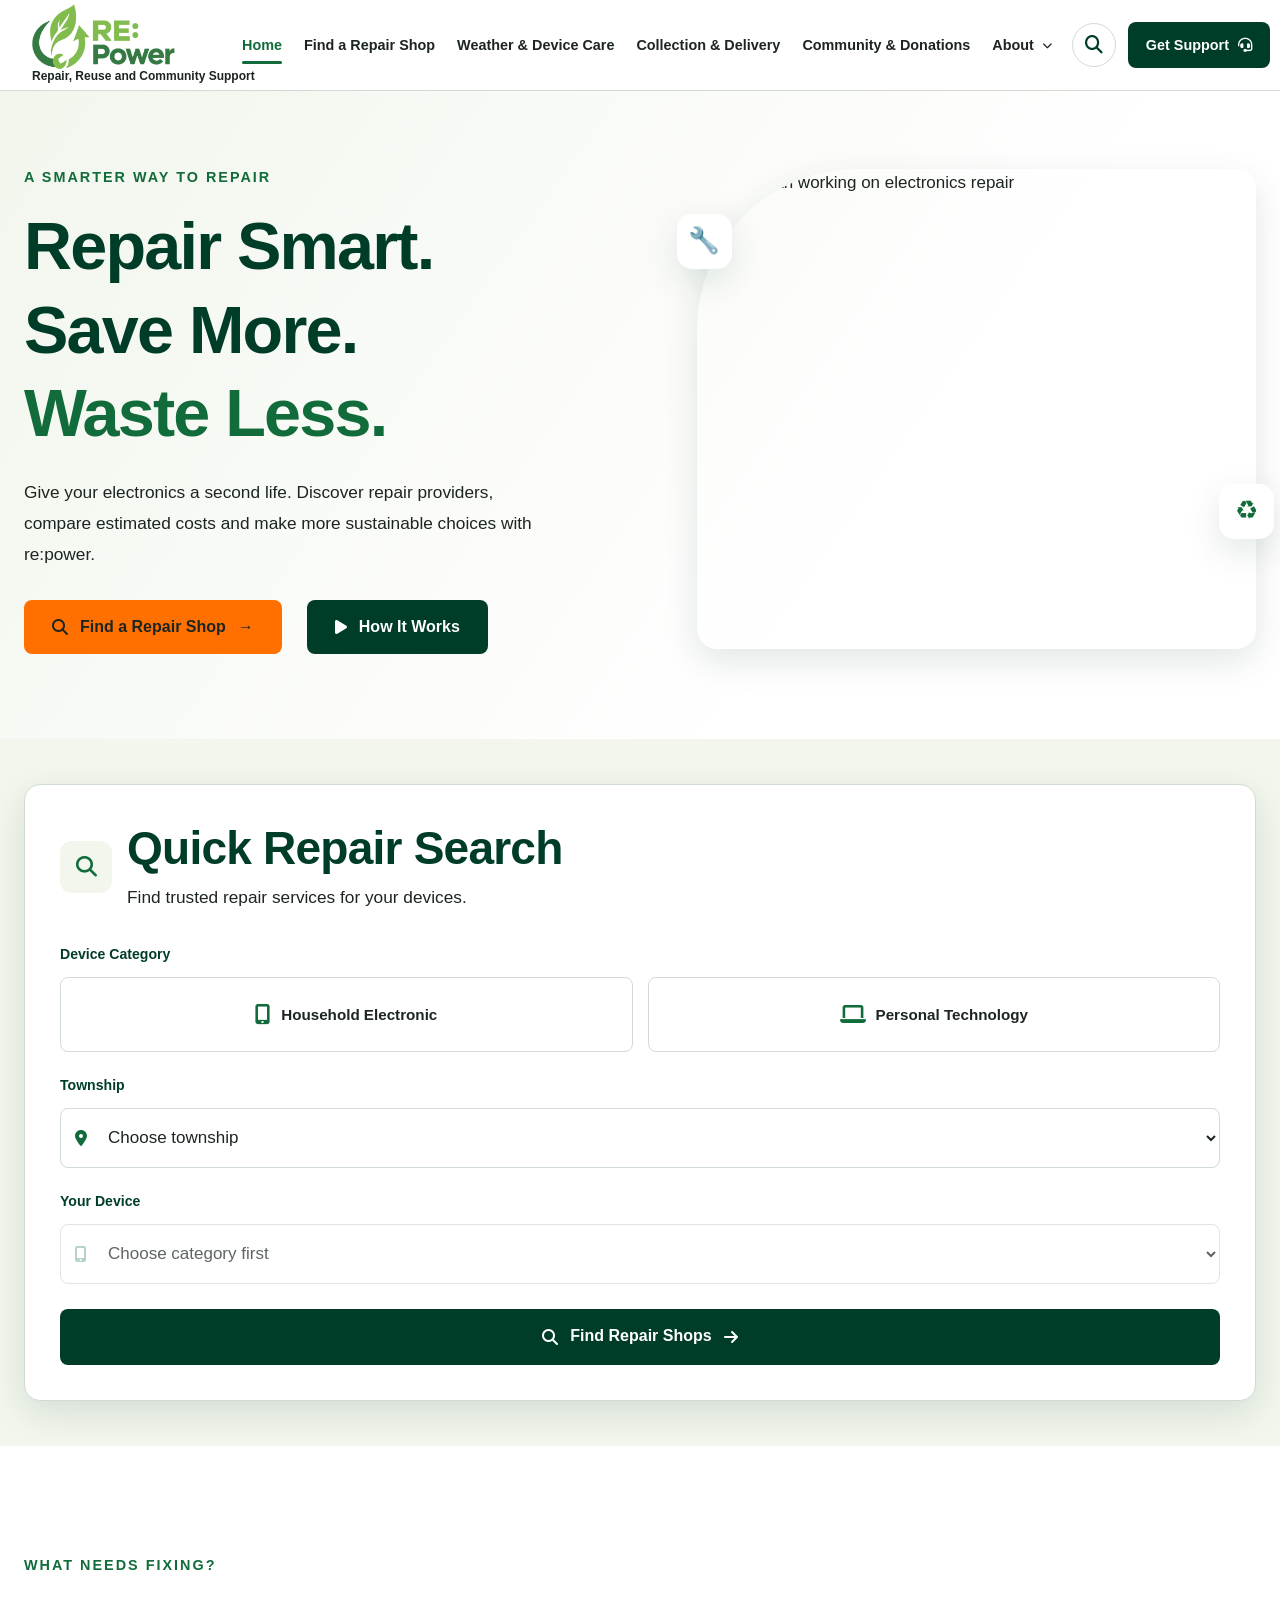
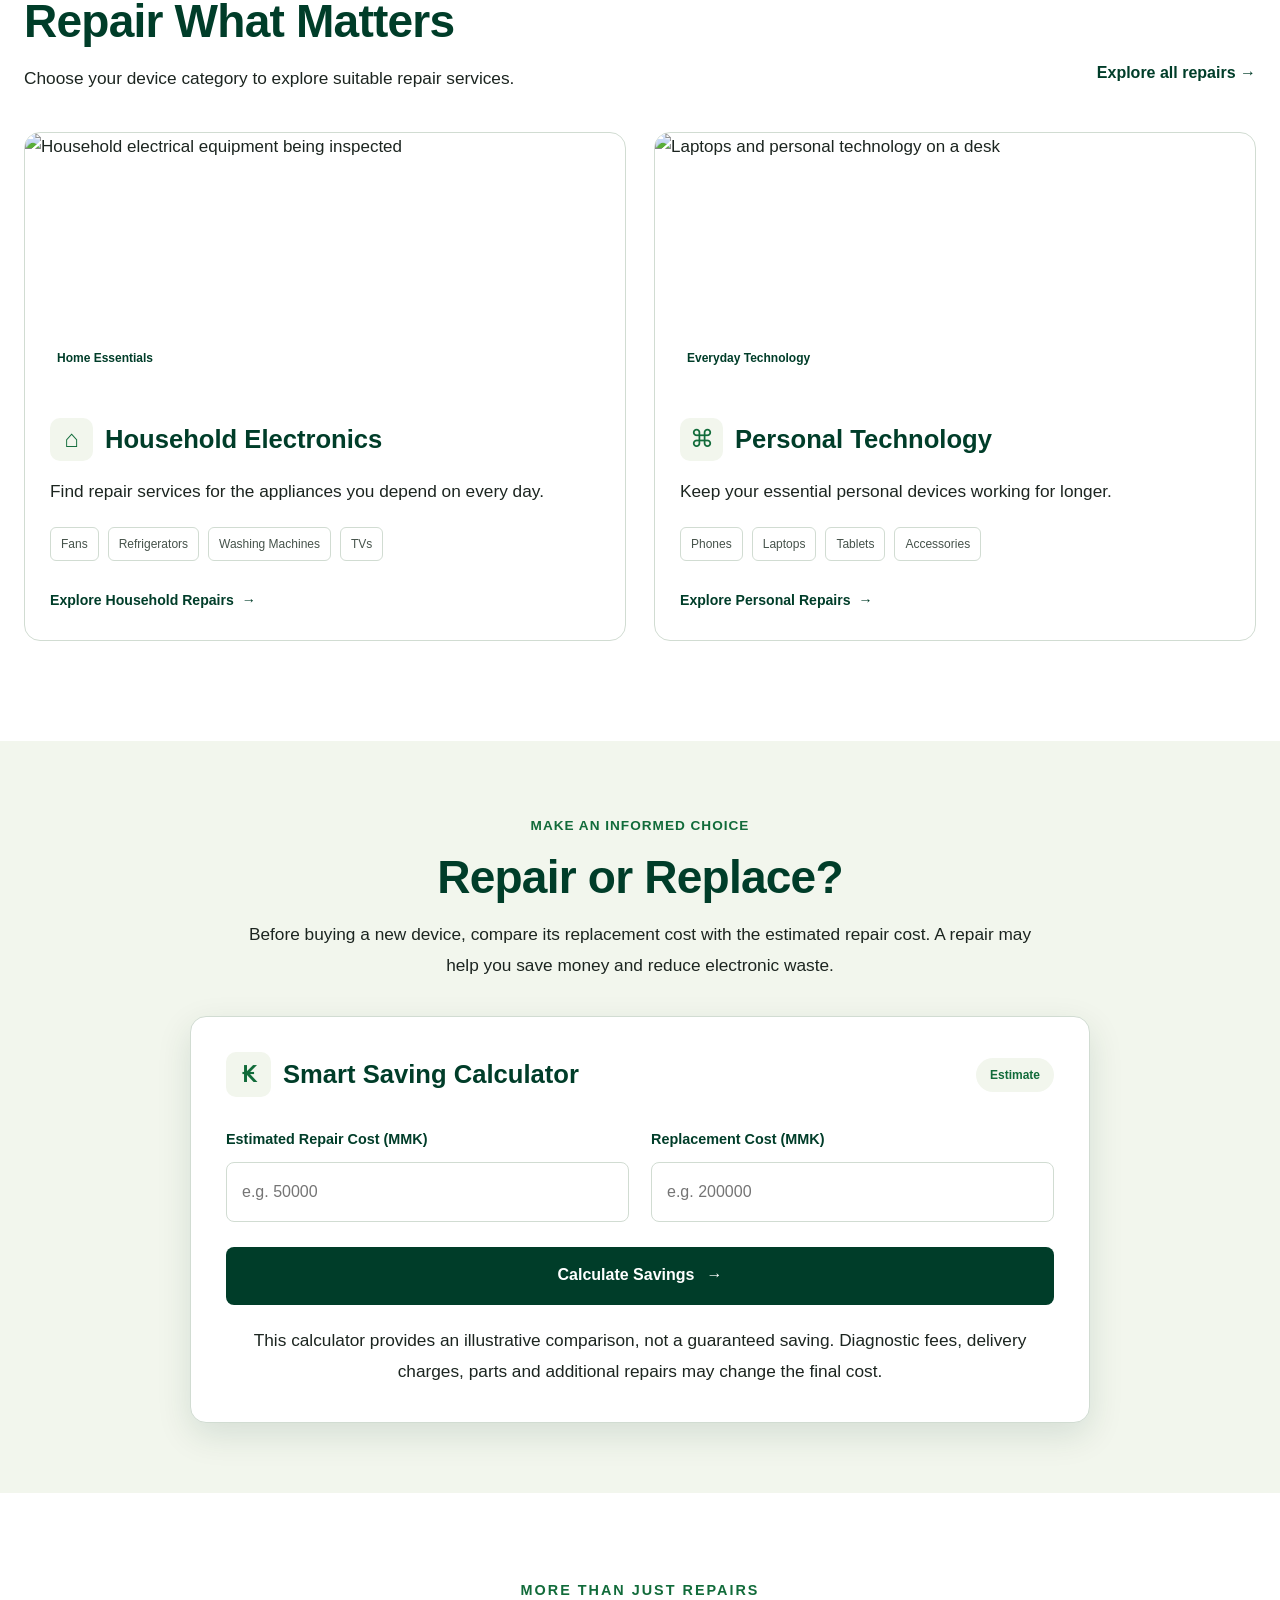
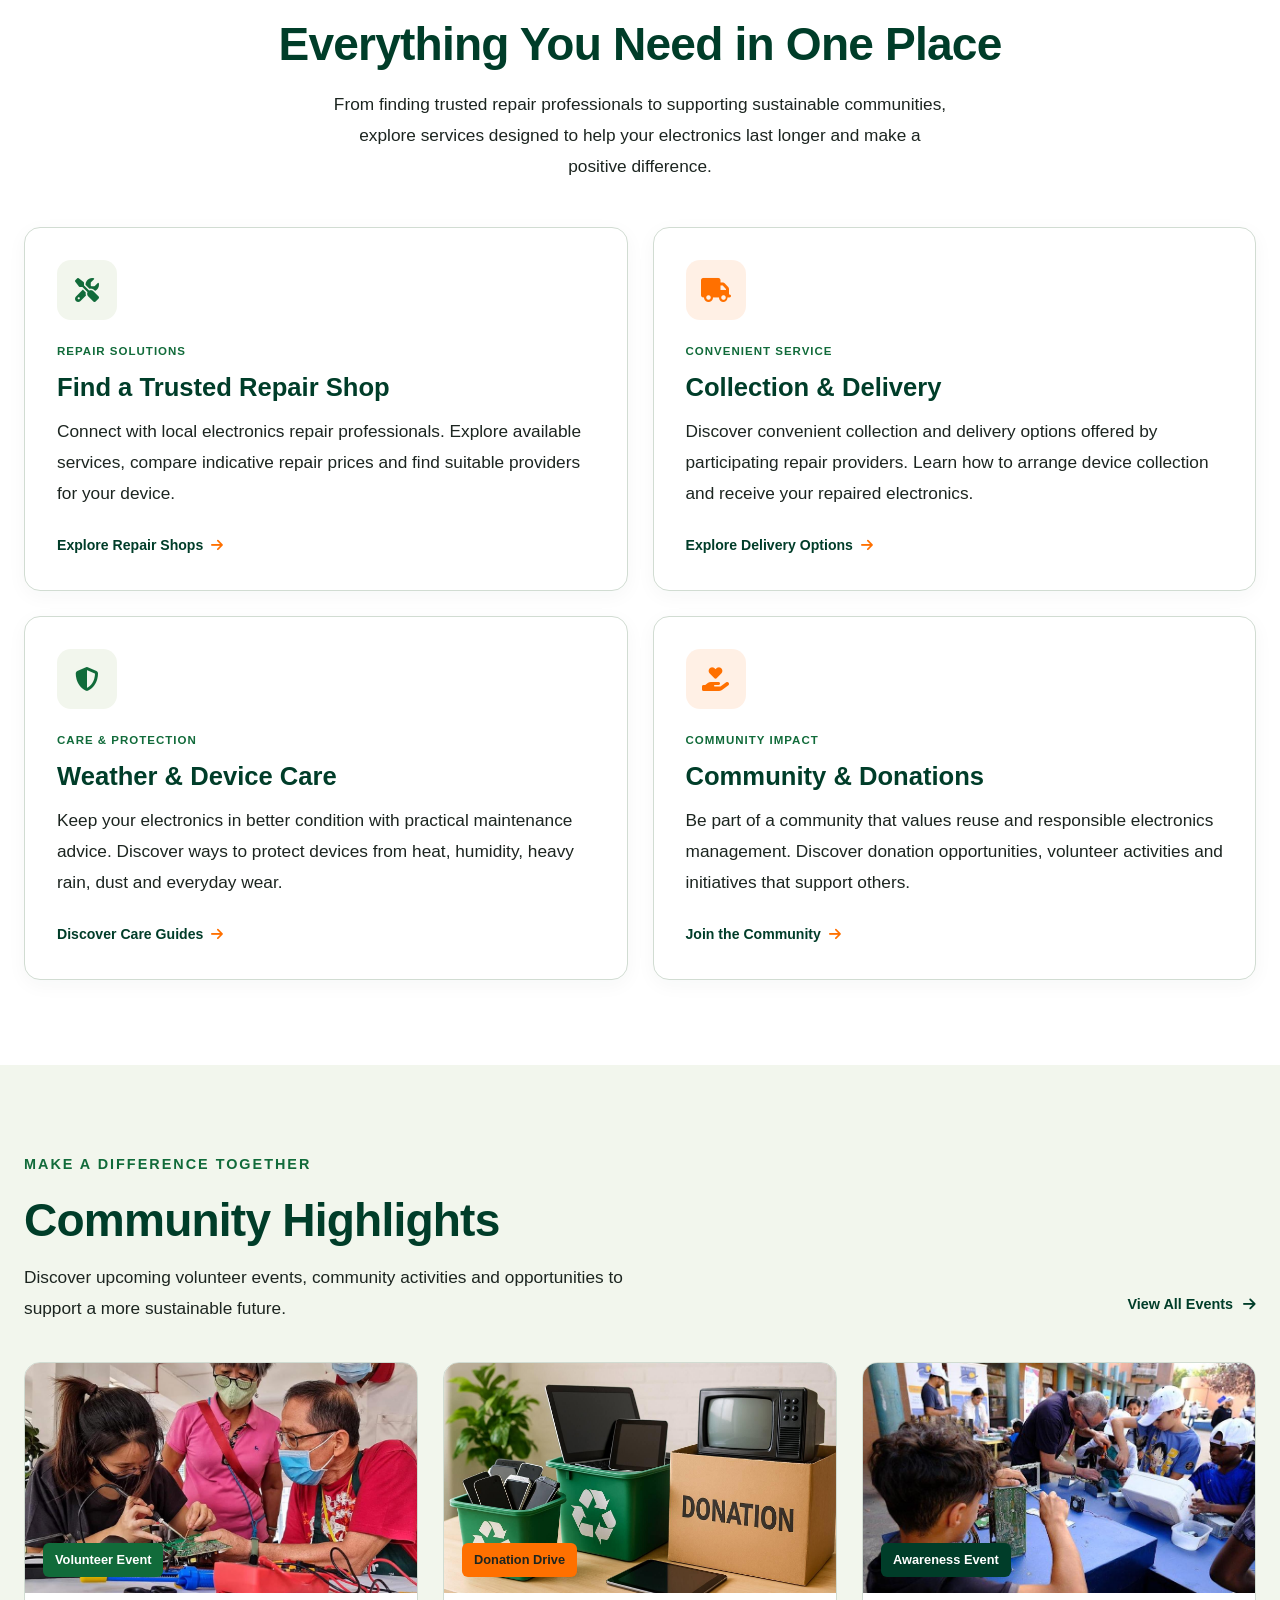
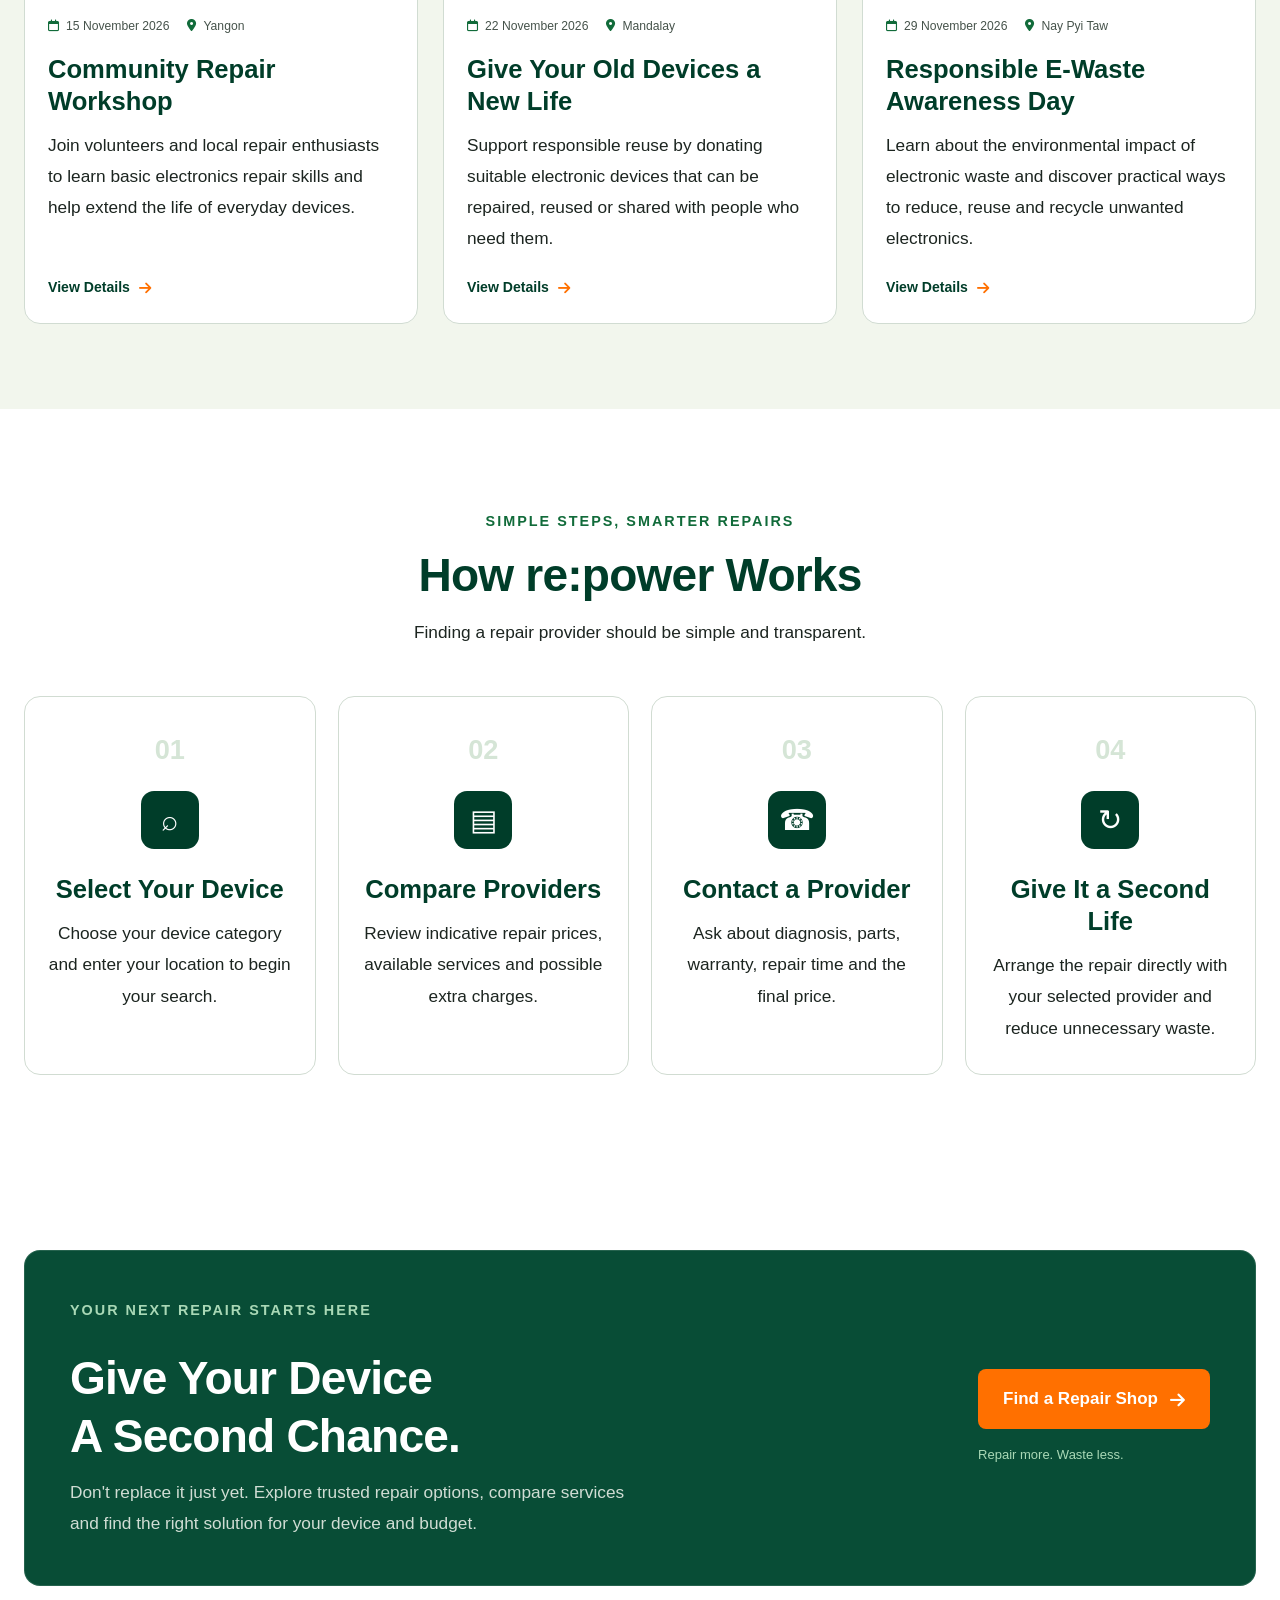
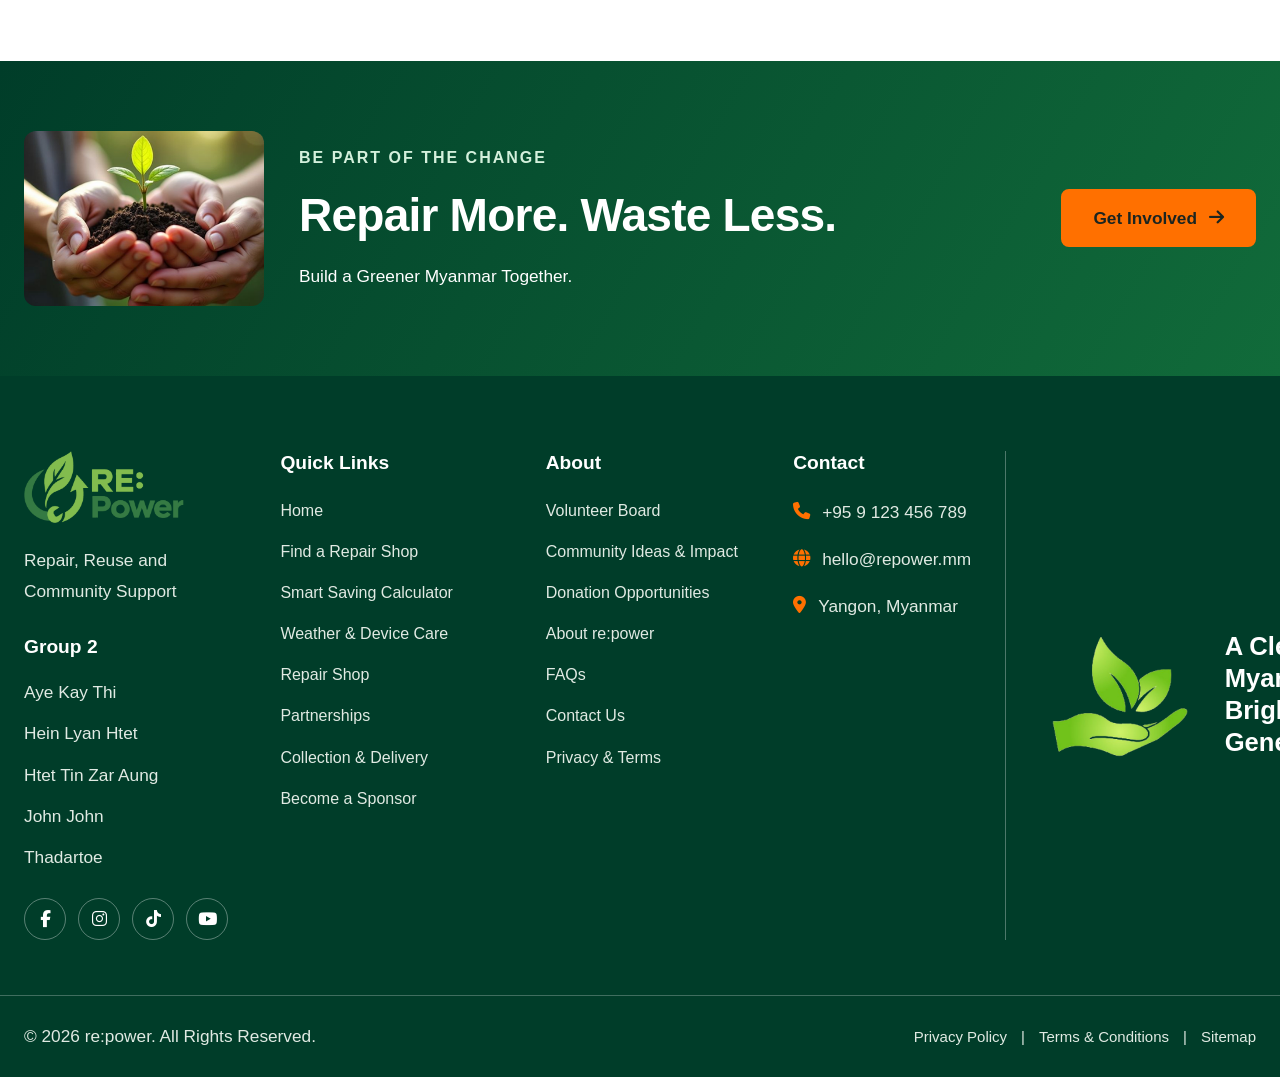
==== commit 5273844b: "Update index.html" ====
--- a/index.html
+++ b/index.html
@@ -716,7 +716,7 @@
                     <p>Hein Lyan Htet</p>
                     <p>Htet Tin Zar Aung</p>
                     <p>John John</p>
-                    <p>Tatta Toe</p>
+                    <p>Thadartoe</p>
                 </div>
 
                 <div class="footer-social">
--- a/assets/css/style.css
+++ b/assets/css/style.css
@@ -77,7 +77,7 @@
 }
 
 .container {
-    width: min(1620px, calc(100% - 48px));
+    width: min(1520px, calc(100% - 48px));
     margin: 0 auto;
 }
 
@@ -1282,3 +1282,159 @@
     color: var(--white) !important;
     border-color: var(--orange-dark) !important;
 }
+
+/* =========================================
+   NAVIGATION DROPDOWNS
+========================================= */
+
+.nav-dropdown {
+    position: relative;
+    display: flex;
+    align-items: center;
+}
+
+.nav-dropdown-toggle {
+    display: flex;
+    align-items: center;
+    gap: 8px;
+    border: none;
+    background: transparent;
+    cursor: pointer;
+}
+
+.nav-dropdown-toggle i {
+    font-size: 10px;
+    transition: transform 0.25s ease;
+}
+
+.nav-dropdown:hover .nav-dropdown-toggle i,
+.nav-dropdown.open .nav-dropdown-toggle i {
+    transform: rotate(180deg);
+}
+
+
+/* DROPDOWN MENU */
+
+.nav-dropdown-menu {
+    position: absolute;
+    top: calc(100% + 12px);
+    left: 0;
+
+    min-width: 235px;
+    padding: 10px;
+
+    background: #ffffff;
+    border: 1px solid #e5eeee;
+    border-radius: 12px;
+
+    box-shadow: 0 12px 30px rgba(0, 0, 0, 0.12);
+
+    display: flex;
+    flex-direction: column;
+    gap: 4px;
+
+    opacity: 0;
+    visibility: hidden;
+    transform: translateY(10px);
+
+    transition: all 0.25s ease;
+    z-index: 1000;
+}
+
+
+/* SHOW ON HOVER AND KEYBOARD FOCUS */
+
+.nav-dropdown:hover .nav-dropdown-menu,
+.nav-dropdown:focus-within .nav-dropdown-menu,
+.nav-dropdown.open .nav-dropdown-menu {
+    opacity: 1;
+    visibility: visible;
+    transform: translateY(0);
+}
+
+
+/* DROPDOWN LINKS */
+
+.nav-dropdown-menu a {
+    display: flex;
+    align-items: center;
+    gap: 12px;
+
+    padding: 12px 14px;
+
+    color: #344b4b;
+    font-size: 13px;
+    font-weight: 500;
+
+    text-decoration: none;
+    border-radius: 8px;
+
+    transition: background 0.2s ease, color 0.2s ease;
+}
+
+.nav-dropdown-menu a i {
+    width: 17px;
+    color: #159a9c;
+    font-size: 14px;
+}
+
+.nav-dropdown-menu a:hover {
+    background: #edf8f7;
+    color: #159a9c;
+}
+
+
+/* ACTIVE DROPDOWN */
+
+.nav-dropdown.active .nav-dropdown-toggle {
+    color: #159a9c;
+}
+
+
+/* MOBILE */
+
+@media (max-width: 1100px) {
+
+    .nav-dropdown {
+        width: 100%;
+        flex-direction: column;
+        align-items: stretch;
+    }
+
+    .nav-dropdown-toggle {
+        width: 100%;
+        justify-content: space-between;
+    }
+
+    .nav-dropdown-menu {
+        position: static;
+        width: 100%;
+        min-width: 0;
+
+        display: none;
+
+        padding: 5px 0 5px 15px;
+        border: none;
+        border-radius: 0;
+        box-shadow: none;
+
+        opacity: 1;
+        visibility: visible;
+        transform: none;
+    }
+
+    .nav-dropdown.open .nav-dropdown-menu {
+        display: flex;
+    }
+
+    .nav-dropdown:hover .nav-dropdown-menu,
+    .nav-dropdown:focus-within .nav-dropdown-menu {
+        display: none;
+    }
+
+    .nav-dropdown.open:hover .nav-dropdown-menu,
+    .nav-dropdown.open:focus-within .nav-dropdown-menu {
+        display: flex;
+    }
+
+}
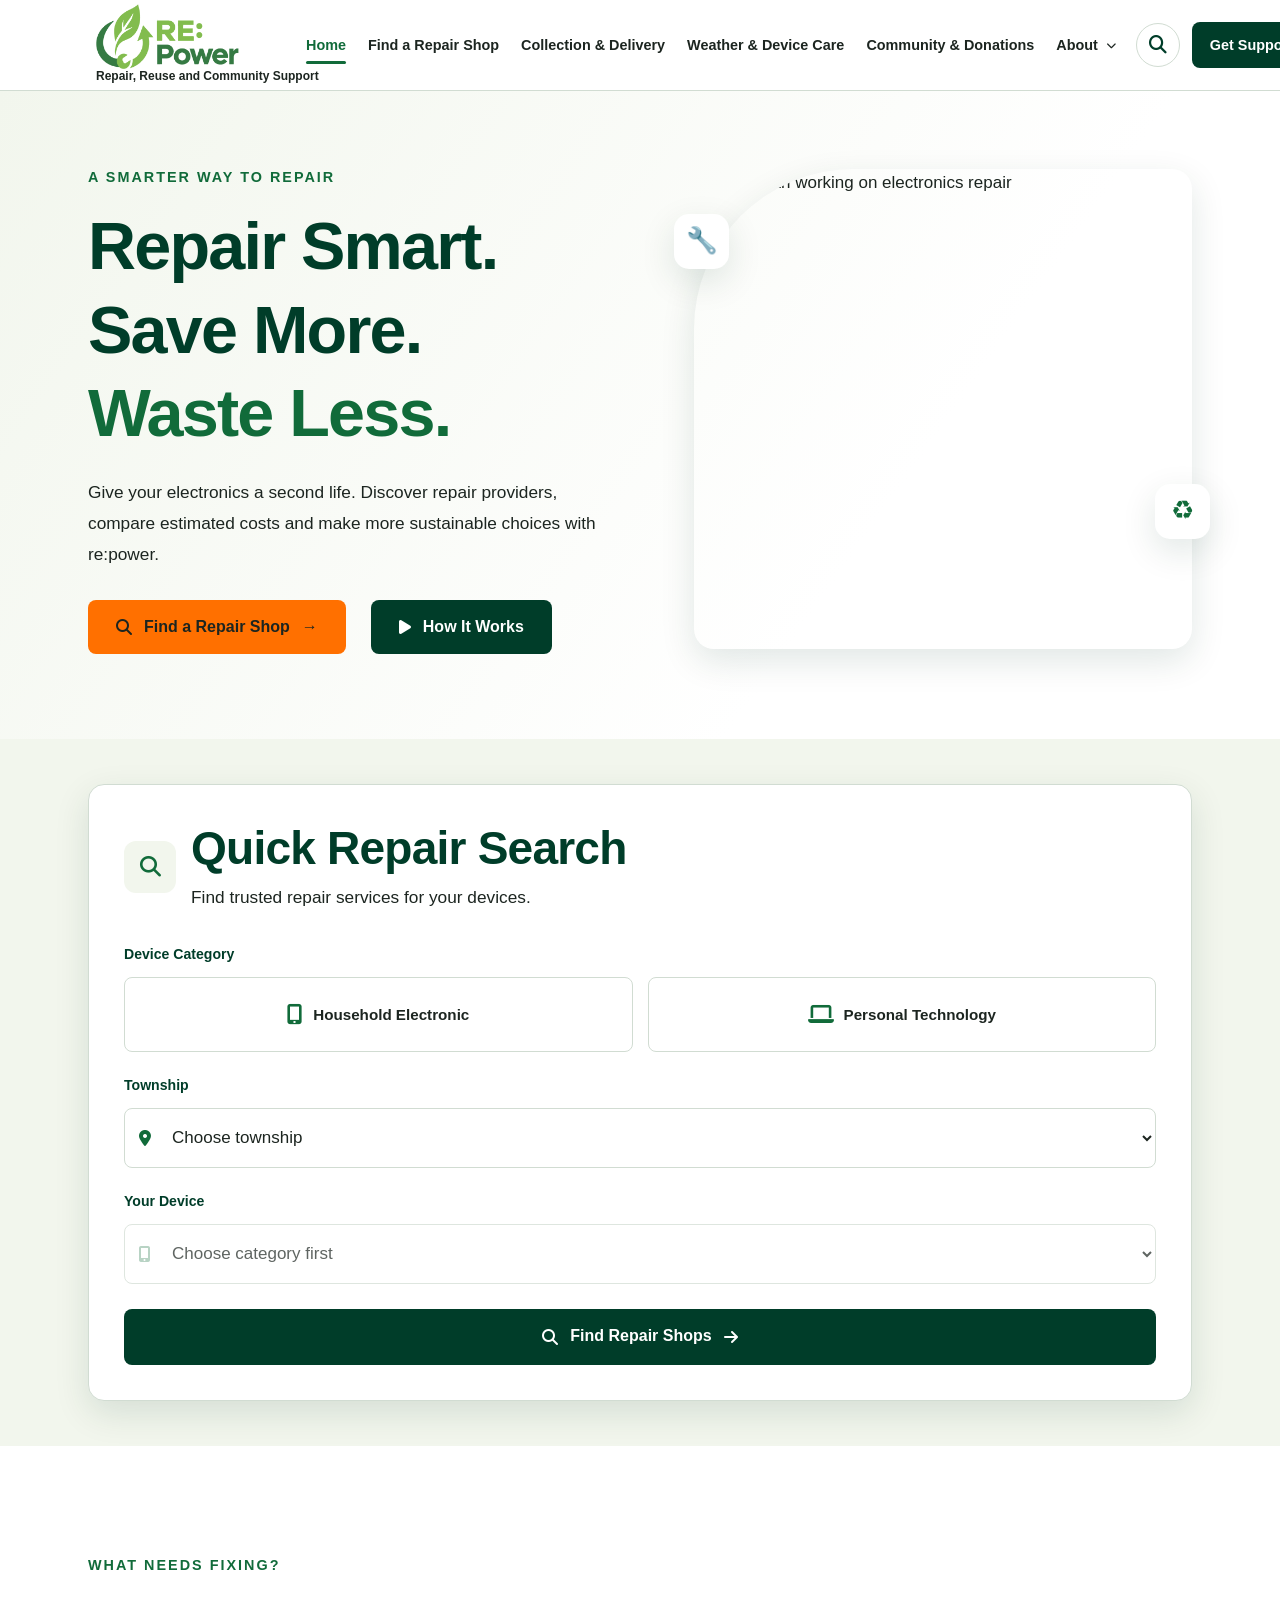
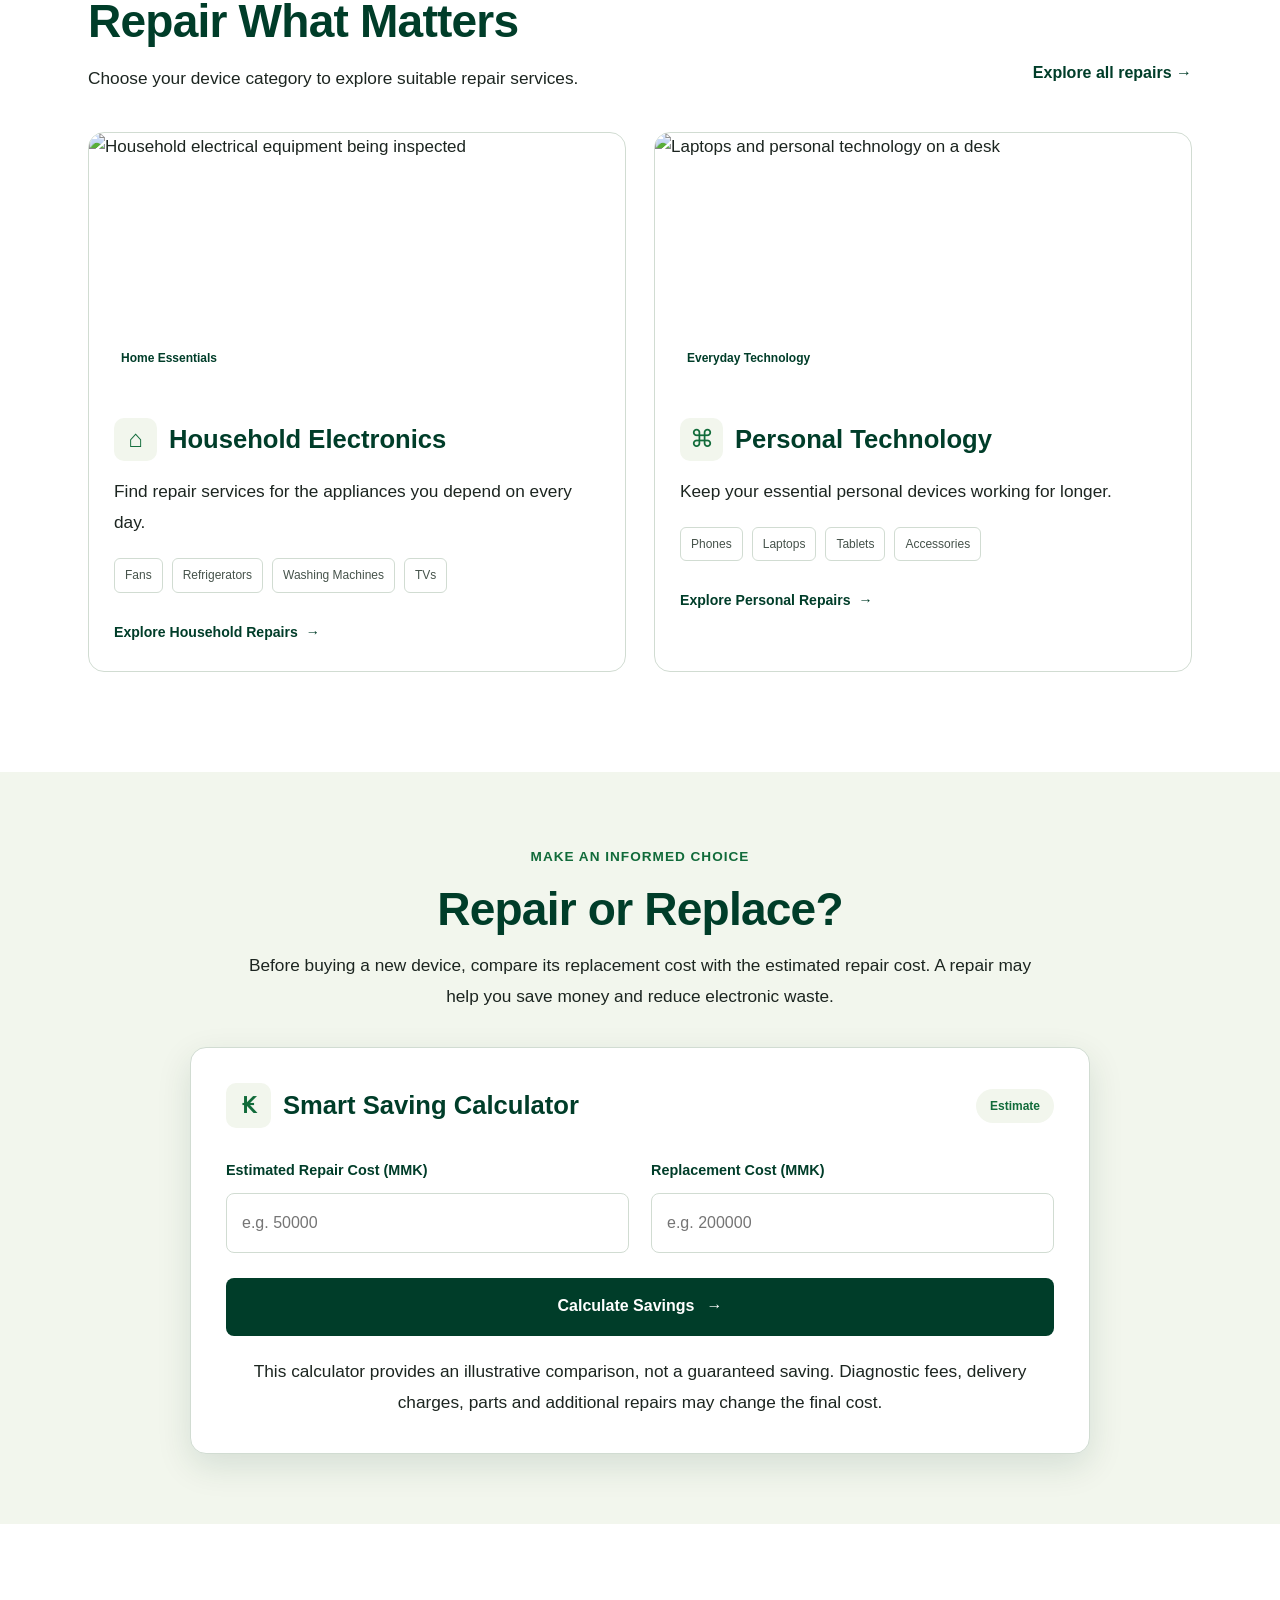
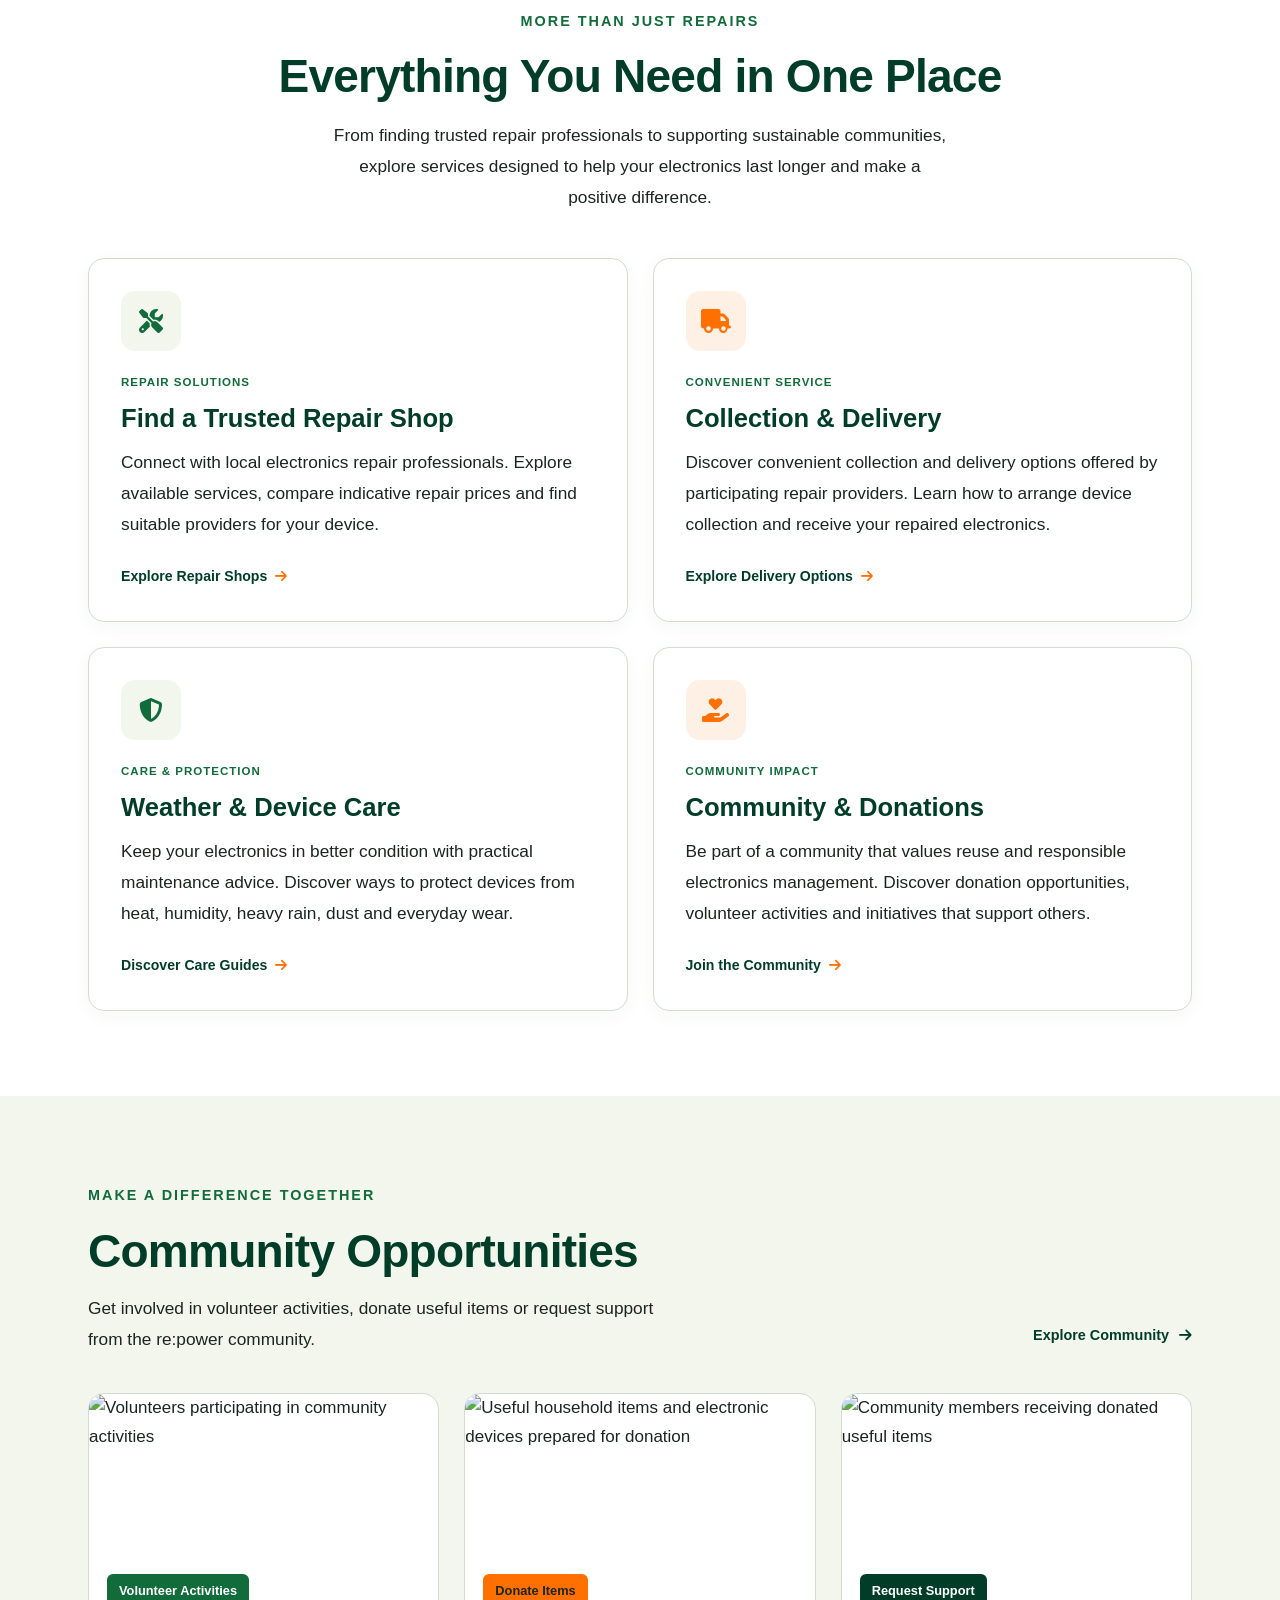
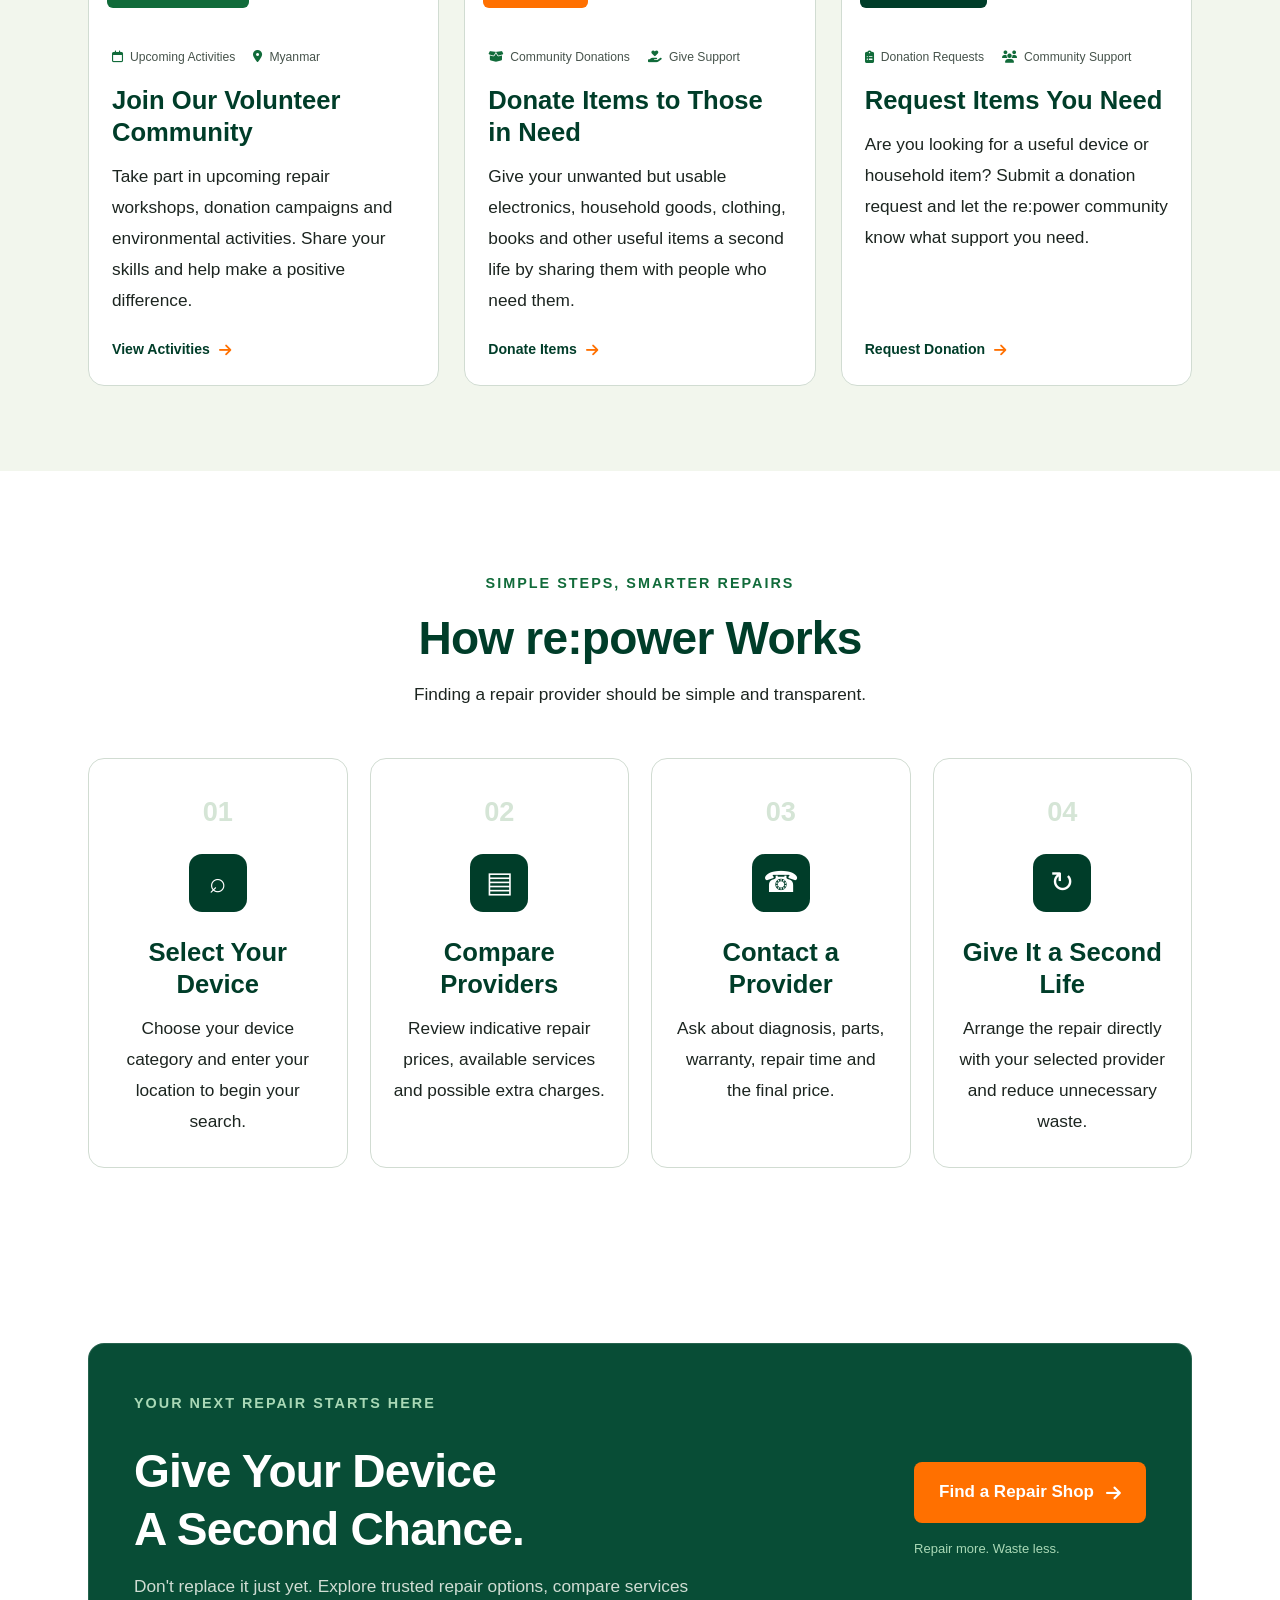
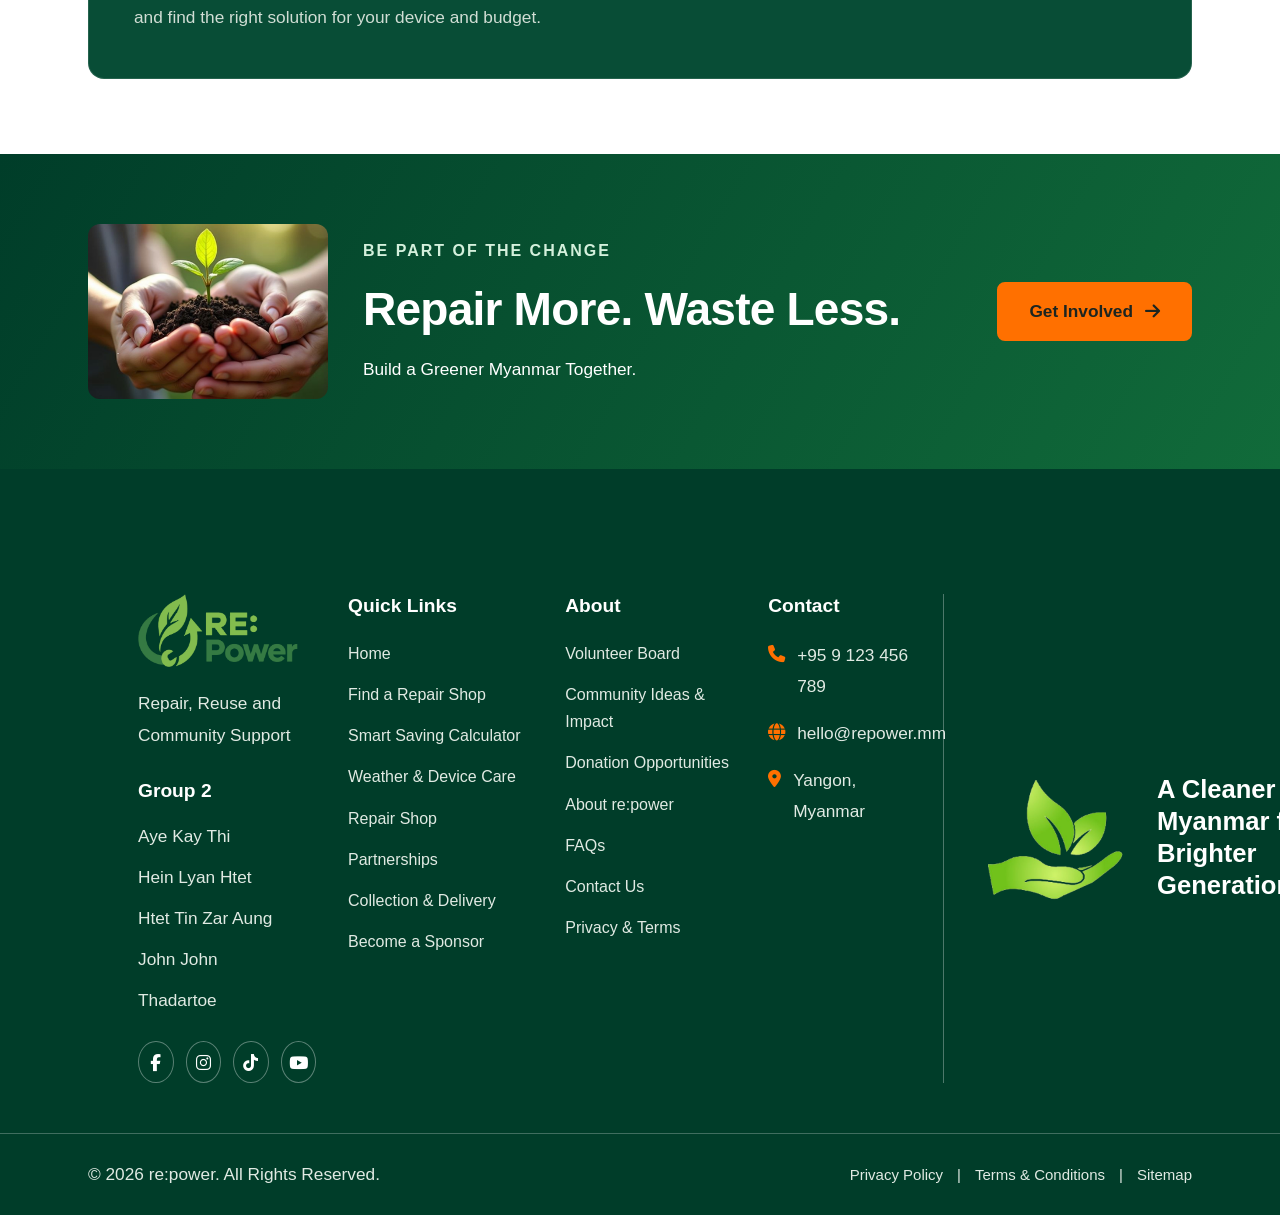
==== commit ad7113ba: "Update index.html" ====
--- a/index.html
+++ b/index.html
@@ -33,11 +33,11 @@
                 <a href="repair-shops.html" class="nav-link">
                     Find a Repair Shop
                 </a>
+                <a href="collection-delivery.html" class="nav-link">
+                    Collection & Delivery
+                </a>
                 <a href="weather-device-care.html" class="nav-link">
                             Weather & Device Care
-                </a>
-                <a href="collection-delivery.html" class="nav-link">
-                    Collection & Delivery
                 </a>
                 <a href="community.html" class="nav-link">
                             Community & Donations
@@ -506,114 +506,161 @@
         </section>
         
         <section class="community-section section">
-            <div class="container">
-
-                <div class="section-heading community-heading">
-                    <div>
-                        <span class="eyebrow">Make a Difference Together</span>
-                        <h2>Community Highlights</h2>
-                        <p>
-                            Discover upcoming volunteer events, community activities
-                            and opportunities to support a more sustainable future.
-                        </p>
-                    </div>
-
-                    <a href="community.html" class="view-all-link">
-                        View All Events
+    <div class="container">
+
+        <div class="section-heading community-heading">
+            <div>
+                <span class="eyebrow">Make a Difference Together</span>
+                <h2>Community Opportunities</h2>
+                <p>
+                    Get involved in volunteer activities, donate useful items
+                    or request support from the re:power community.
+                </p>
+            </div>
+
+            <a href="community.html" class="view-all-link">
+                Explore Community
+                <i class="fas fa-arrow-right"></i>
+            </a>
+        </div>
+
+        <div class="community-grid">
+
+            <!-- UPCOMING VOLUNTEER ACTIVITIES -->
+            <article class="community-card">
+
+                <div class="community-image">
+                    <img src="assets/images/volunteer.jpg"
+                        alt="Volunteers participating in community activities">
+
+                    <span class="event-category">
+                        Volunteer Activities
+                    </span>
+                </div>
+
+                <div class="community-content">
+
+                    <div class="event-info">
+                        <span>
+                            <i class="far fa-calendar"></i>
+                            Upcoming Activities
+                        </span>
+
+                        <span>
+                            <i class="fas fa-map-marker-alt"></i>
+                            Myanmar
+                        </span>
+                    </div>
+
+                    <h3>Join Our Volunteer Community</h3>
+
+                    <p>
+                        Take part in upcoming repair workshops, donation
+                        campaigns and environmental activities. Share your
+                        skills and help make a positive difference.
+                    </p>
+
+                    <a href="community.html#volunteer-board"
+                        class="event-button">
+                        View Activities
                         <i class="fas fa-arrow-right"></i>
                     </a>
-                </div>
-
-                <div class="community-grid">
-
-                    <article class="community-card">
-                        <div class="community-image">
-                            <img src="assets/images/volunteer-repair.jpg"
-                                alt="Volunteers repairing electronic devices">
-                            <span class="event-category">Volunteer Event</span>
-                        </div>
-
-                        <div class="community-content">
-                            <div class="event-info">
-                                <span><i class="far fa-calendar"></i> 15 November 2026</span>
-                                <span><i class="fas fa-map-marker-alt"></i> Yangon</span>
-                            </div>
-
-                            <h3>Community Repair Workshop</h3>
-
-                            <p>
-                                Join volunteers and local repair enthusiasts to learn
-                                basic electronics repair skills and help extend the
-                                life of everyday devices.
-                            </p>
-
-                            <a href="community.html" class="event-button">
-                                View Details
-                                <i class="fas fa-arrow-right"></i>
-                            </a>
-                        </div>
-                    </article>
-
-                    <article class="community-card">
-                        <div class="community-image">
-                            <img src="assets/images/device-donation.jpg"
-                                alt="Electronic devices prepared for donation">
-                            <span class="event-category donation-category">Donation Drive</span>
-                        </div>
-
-                        <div class="community-content">
-                            <div class="event-info">
-                                <span><i class="far fa-calendar"></i> 22 November 2026</span>
-                                <span><i class="fas fa-map-marker-alt"></i> Mandalay</span>
-                            </div>
-
-                            <h3>Give Your Old Devices a New Life</h3>
-
-                            <p>
-                                Support responsible reuse by donating suitable
-                                electronic devices that can be repaired, reused
-                                or shared with people who need them.
-                            </p>
-
-                            <a href="community.html" class="event-button">
-                                View Details
-                                <i class="fas fa-arrow-right"></i>
-                            </a>
-                        </div>
-                    </article>
-
-                    <article class="community-card">
-                        <div class="community-image">
-                            <img src="assets/images/ewaste-awareness.jpg"
-                                alt="Community members learning about electronic waste">
-                            <span class="event-category awareness-category">Awareness Event</span>
-                        </div>
-
-                        <div class="community-content">
-                            <div class="event-info">
-                                <span><i class="far fa-calendar"></i> 29 November 2026</span>
-                                <span><i class="fas fa-map-marker-alt"></i> Nay Pyi Taw</span>
-                            </div>
-
-                            <h3>Responsible E-Waste Awareness Day</h3>
-
-                            <p>
-                                Learn about the environmental impact of electronic
-                                waste and discover practical ways to reduce,
-                                reuse and recycle unwanted electronics.
-                            </p>
-
-                            <a href="community.html" class="event-button">
-                                View Details
-                                <i class="fas fa-arrow-right"></i>
-                            </a>
-                        </div>
-                    </article>
-
-                </div>
-
-            </div>
-        </section>
+
+                </div>
+            </article>
+
+
+            <!-- DONATE ALL ITEMS -->
+            <article class="community-card">
+
+                <div class="community-image">
+                    <img src="assets/images/device-donation.jpg"
+                        alt="Useful household items and electronic devices prepared for donation">
+
+                    <span class="event-category donation-category">
+                        Donate Items
+                    </span>
+                </div>
+
+                <div class="community-content">
+
+                    <div class="event-info">
+                        <span>
+                            <i class="fas fa-box-open"></i>
+                            Community Donations
+                        </span>
+
+                        <span>
+                            <i class="fas fa-hand-holding-heart"></i>
+                            Give Support
+                        </span>
+                    </div>
+
+                    <h3>Donate Items to Those in Need</h3>
+
+                    <p>
+                        Give your unwanted but usable electronics, household
+                        goods, clothing, books and other useful items a
+                        second life by sharing them with people who need them.
+                    </p>
+
+                    <a href="community.html#general-donations"
+                        class="event-button">
+                        Donate Items
+                        <i class="fas fa-arrow-right"></i>
+                    </a>
+
+                </div>
+            </article>
+
+
+            <!-- REQUEST A DONATION -->
+            <article class="community-card">
+
+                <div class="community-image">
+                    <img src="assets/images/community-donation-request.jpg"
+                        alt="Community members receiving donated useful items">
+
+                    <span class="event-category awareness-category">
+                        Request Support
+                    </span>
+                </div>
+
+                <div class="community-content">
+
+                    <div class="event-info">
+                        <span>
+                            <i class="fas fa-clipboard-list"></i>
+                            Donation Requests
+                        </span>
+
+                        <span>
+                            <i class="fas fa-users"></i>
+                            Community Support
+                        </span>
+                    </div>
+
+                    <h3>Request Items You Need</h3>
+
+                    <p>
+                        Are you looking for a useful device or household
+                        item? Submit a donation request and let the re:power
+                        community know what support you need.
+                    </p>
+
+                    <a href="community.html#electronic-donations"
+                        class="event-button">
+                        Request Donation
+                        <i class="fas fa-arrow-right"></i>
+                    </a>
+
+                </div>
+            </article>
+
+        </div>
+
+    </div>
+</section>
 
         <section class="how-section section" id="how-it-works">
             <div class="container">
@@ -721,10 +768,21 @@
 
                 <div class="footer-social">
                     <div class="social-links">
-                        <a href="#" aria-label="Facebook"><i class="fab fa-facebook-f"></i></a>
-                        <a href="#" aria-label="Instagram"><i class="fab fa-instagram"></i></a>
-                        <a href="#" aria-label="TikTok"><i class="fab fa-tiktok"></i></a>
-                        <a href="#" aria-label="YouTube"><i class="fab fa-youtube"></i></a>
+                        <a href="https://www.facebook.com/" aria-label="Facebook">
+                            <i class="fab fa-facebook-f" aria-hidden="true"></i>
+                        </a>
+
+                        <a href="https://www.instagram.com/" aria-label="Instagram">
+                            <i class="fab fa-instagram" aria-hidden="true"></i>
+                        </a>
+
+                        <a href="https://www.tiktok.com/" aria-label="TikTok">
+                            <i class="fab fa-tiktok" aria-hidden="true"></i>
+                        </a>
+
+                        <a href="https://www.youtube.com/" aria-label="YouTube">
+                            <i class="fab fa-youtube" aria-hidden="true"></i>
+                        </a>
                     </div>
                 </div>
             </div>
--- a/assets/css/style.css
+++ b/assets/css/style.css
@@ -77,7 +77,7 @@
 }
 
 .container {
-    width: min(1520px, calc(100% - 48px));
+    width: min(1520px, calc(90% - 48px));
     margin: 0 auto;
 }
 
@@ -479,6 +479,7 @@
     grid-template-columns: 1.25fr 1.3fr 1.2fr 1fr 1.4fr;
     gap: 32px;
     padding-bottom: 55px;
+    padding: 50px;
 }
 
 .footer-main > * {
@@ -753,6 +754,7 @@
     .footer-main {
         grid-template-columns: repeat(3, minmax(0, 1fr));
         gap: 35px 25px;
+        padding: 50px;
     }
 
     .footer-brand {
@@ -811,6 +813,7 @@
     .footer-main {
         grid-template-columns: repeat(2, minmax(0, 1fr));
         gap: 35px 25px;
+        padding: 50px;
     }
 
     .footer-brand,
@@ -859,6 +862,7 @@
 
     .footer-main {
         padding-bottom: 40px;
+        padding: 50px;
     }
 
     .footer-campaign {
@@ -937,6 +941,7 @@
     .footer-main {
         grid-template-columns: repeat(2, minmax(0, 1fr));
         gap: 30px 18px;
+        padding: 50px;
     }
 
     .footer-campaign {
@@ -1437,4 +1442,4 @@
         display: flex;
     }
 
-}+}
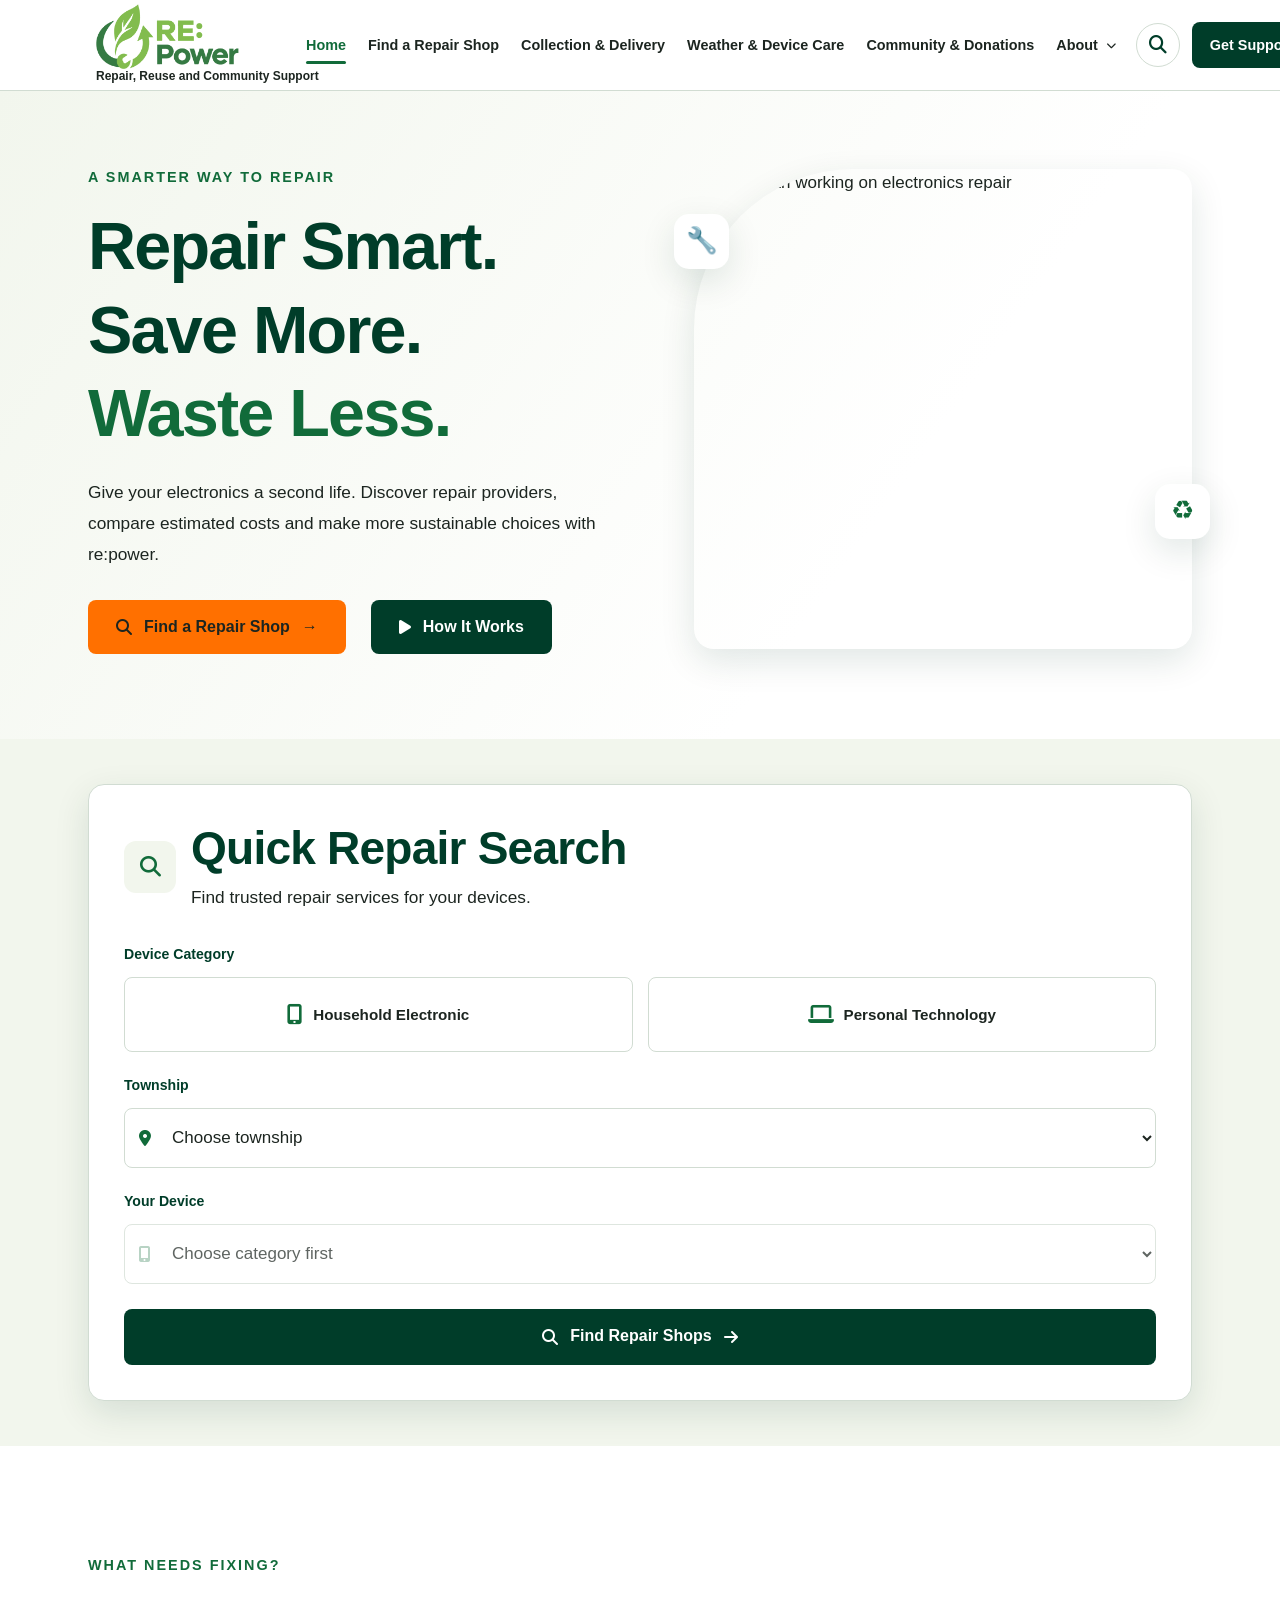
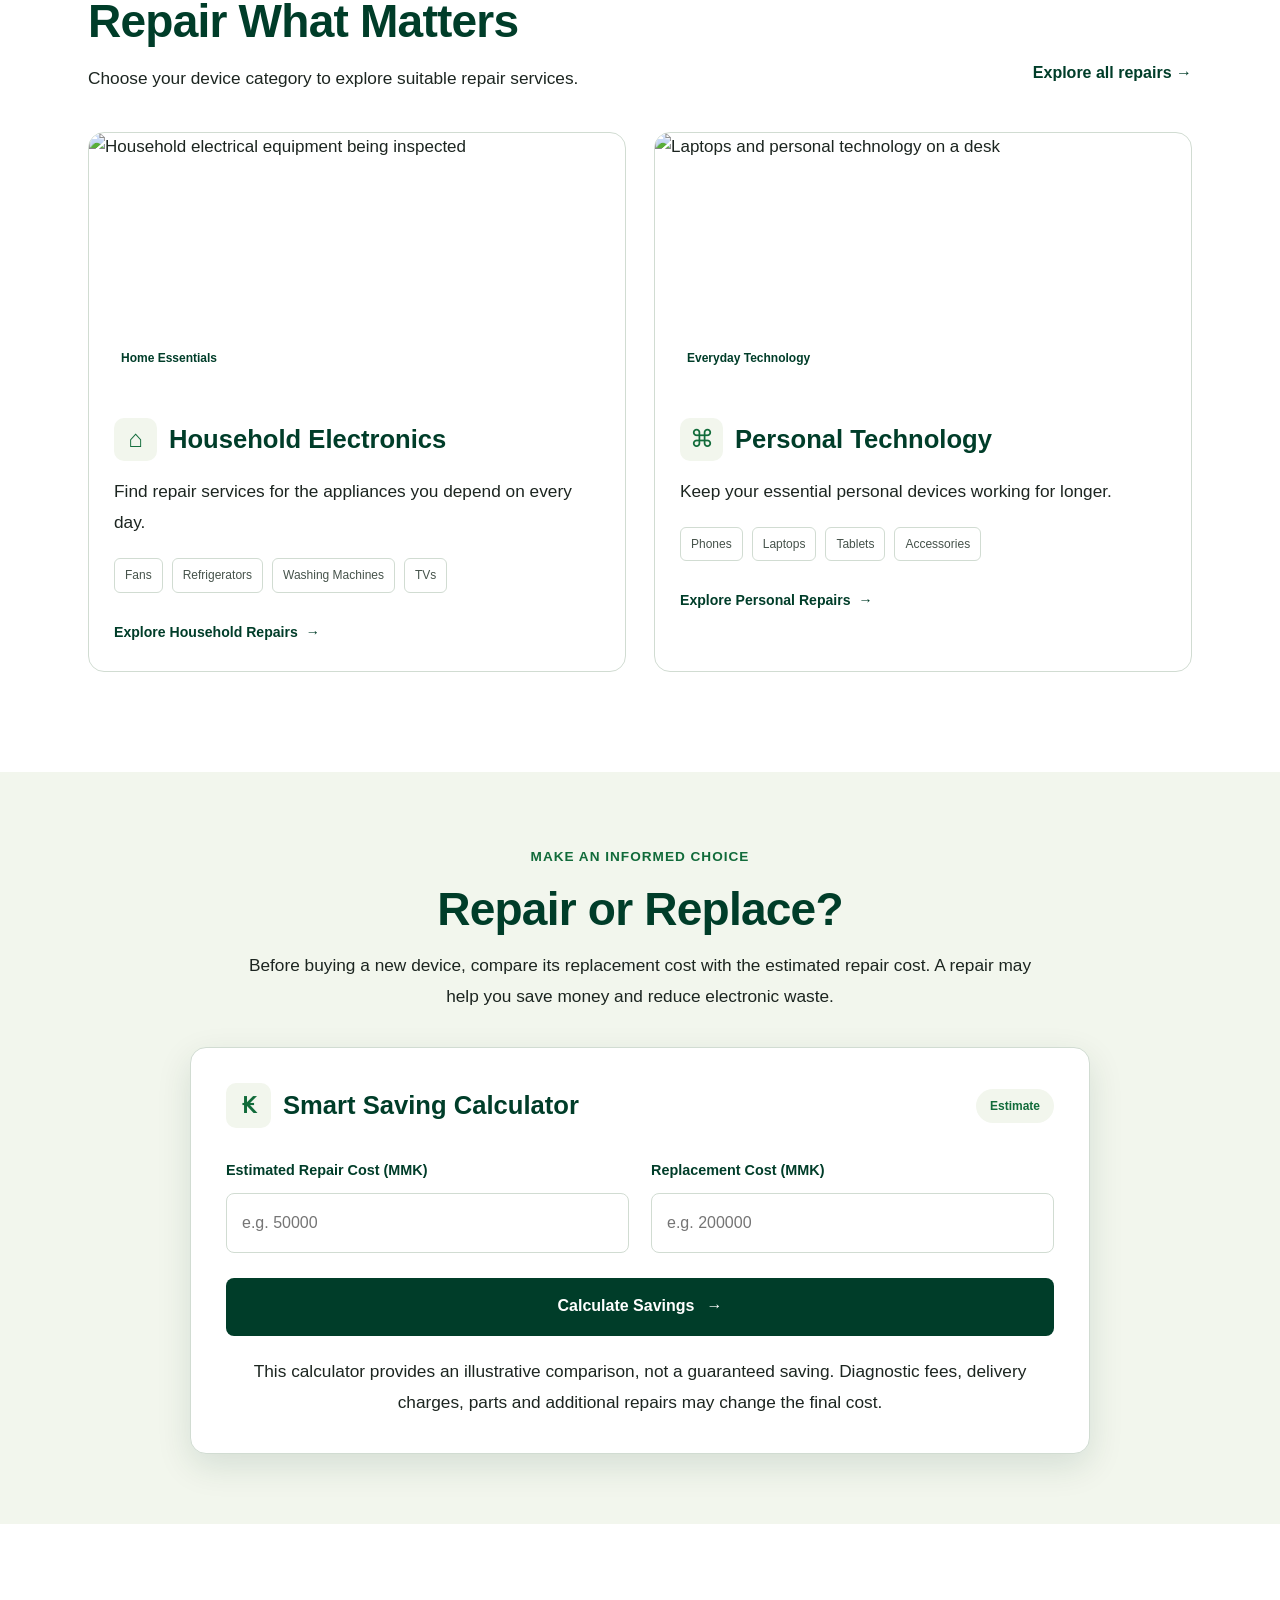
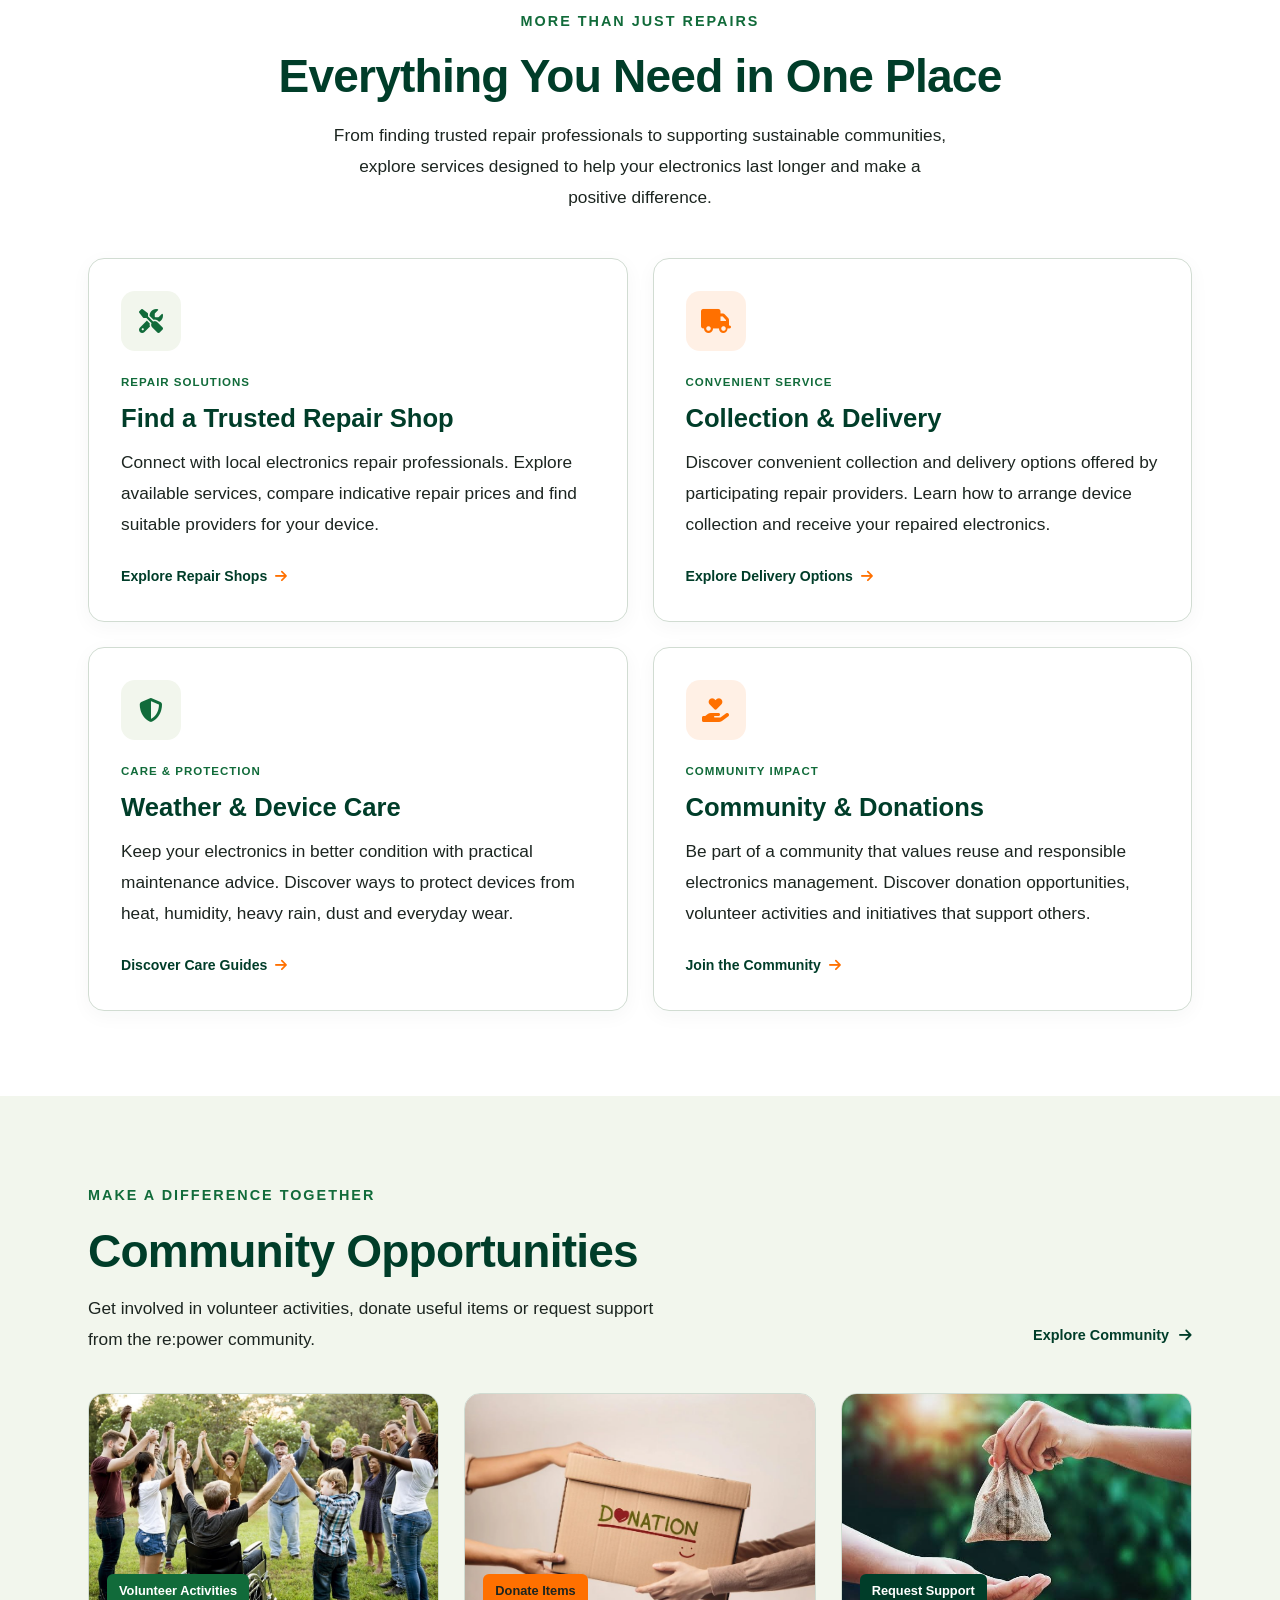
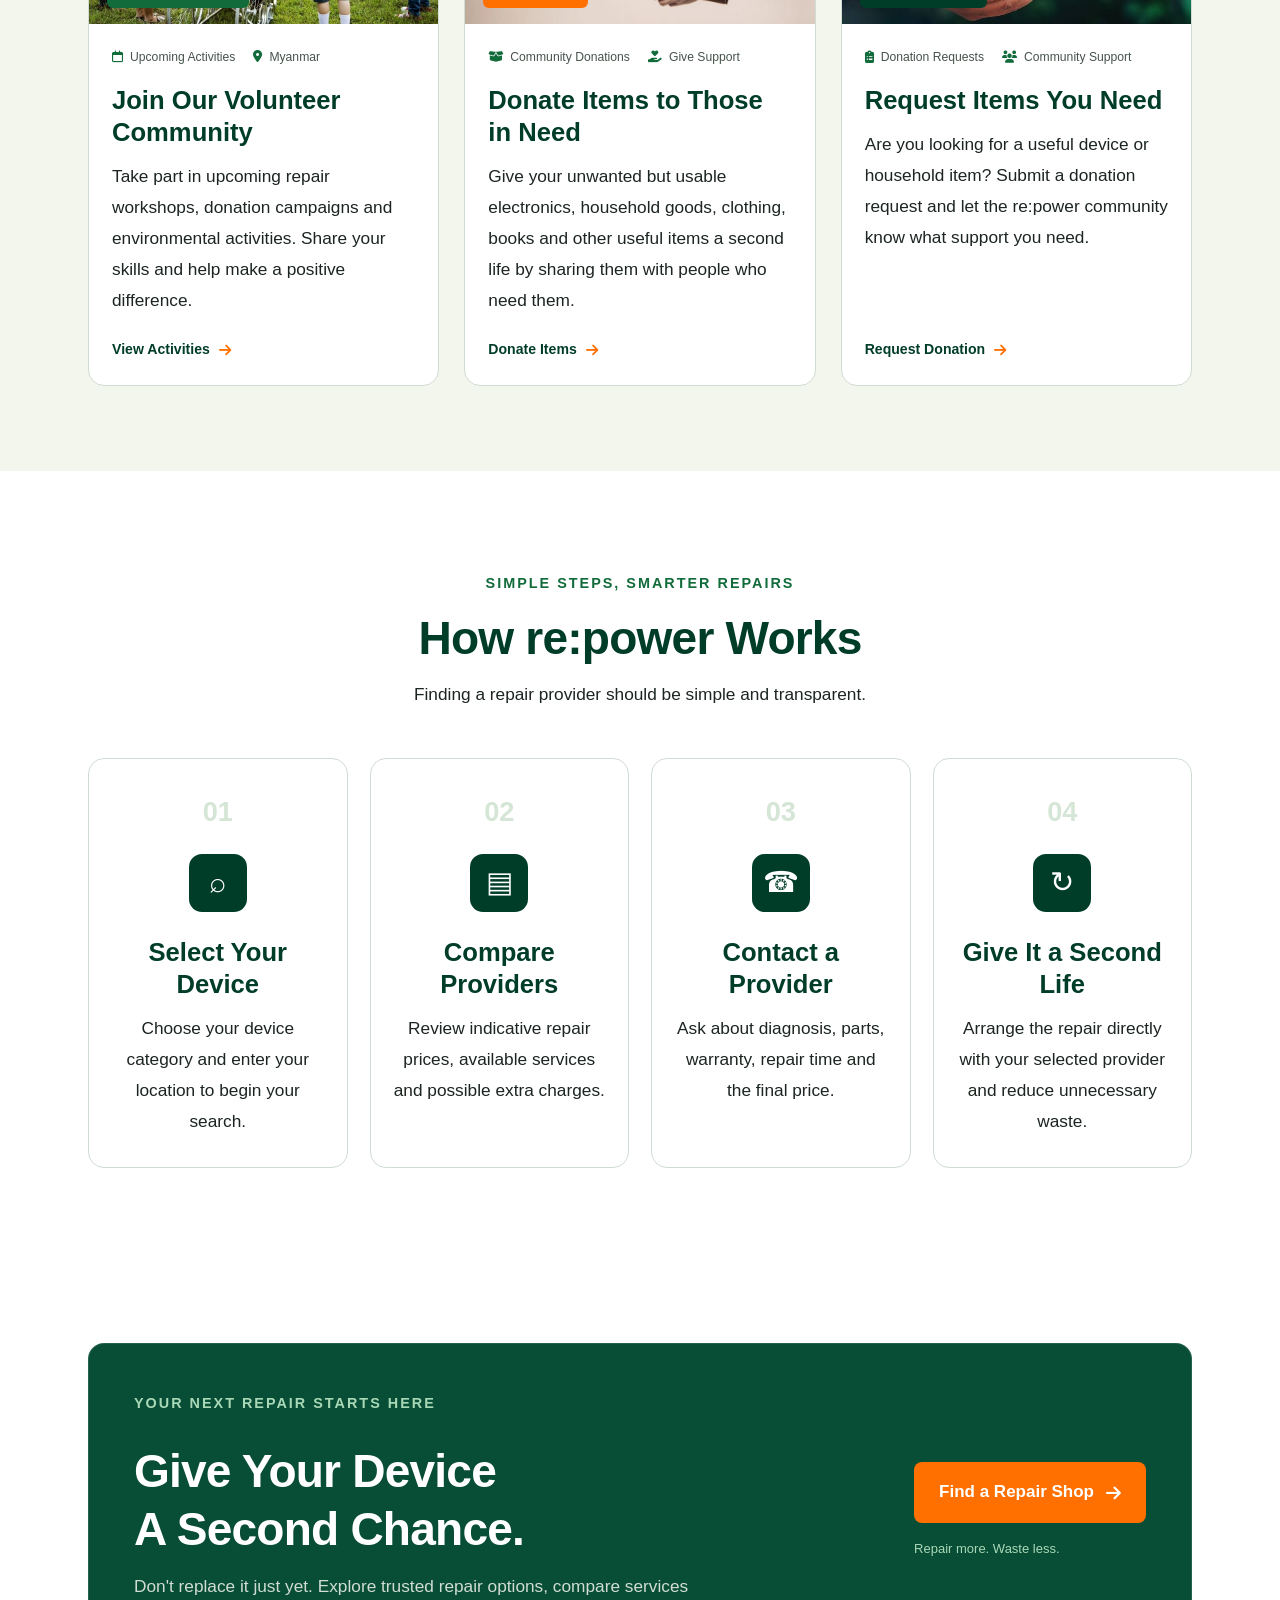
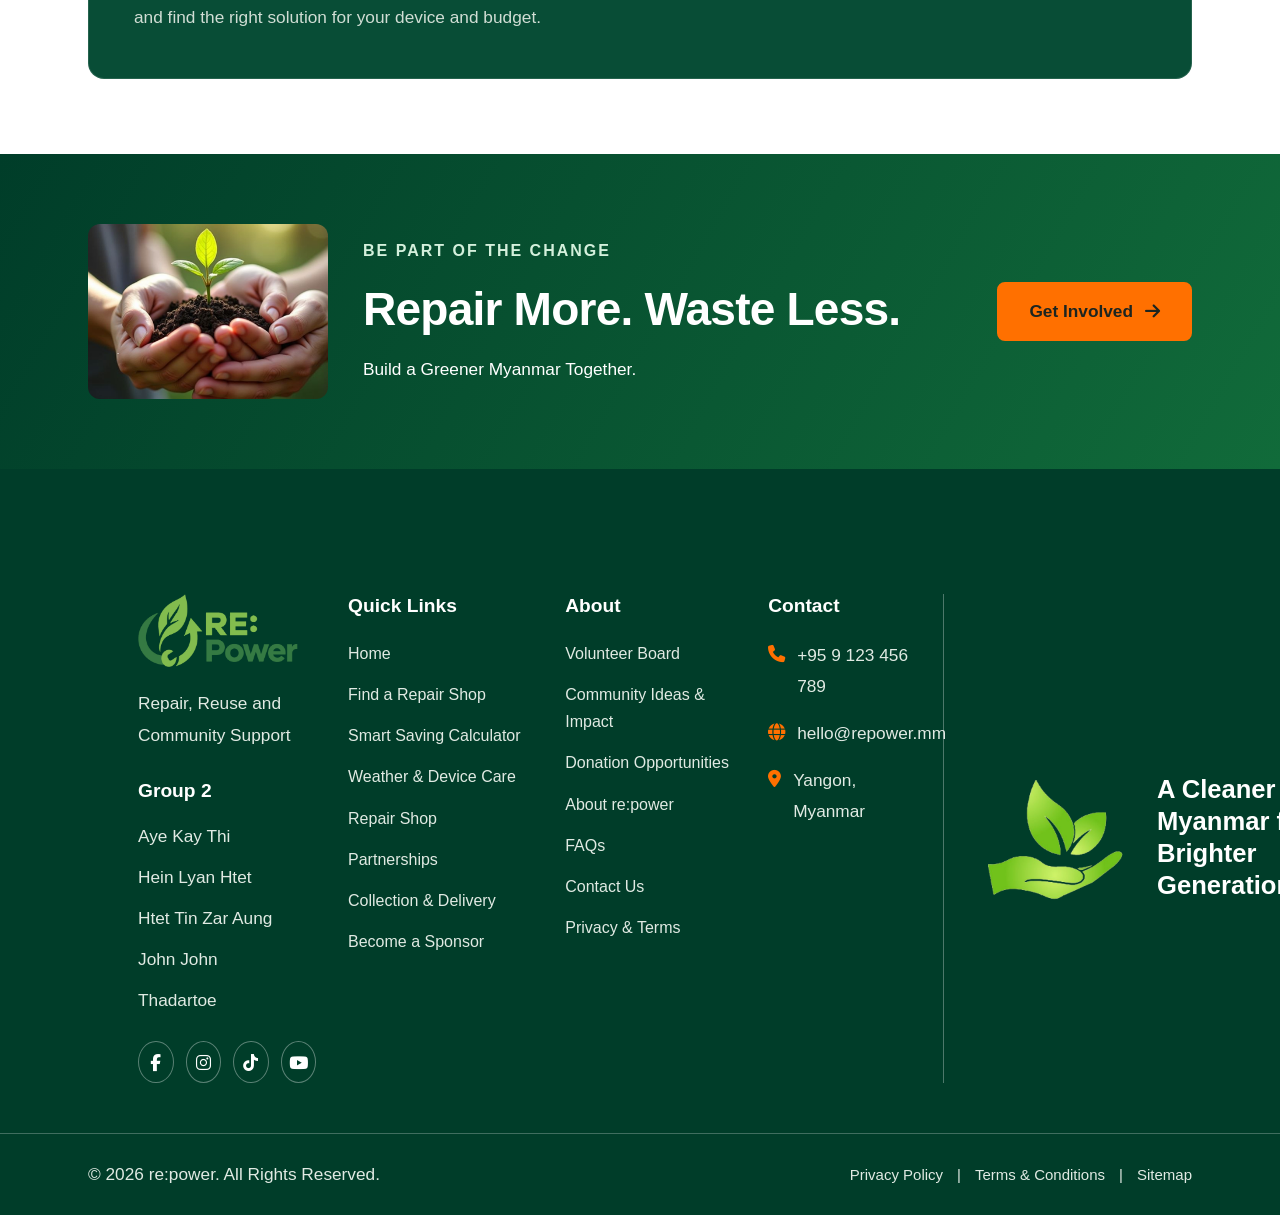
==== commit 26dd77bb: "Update index.html" ====
--- a/index.html
+++ b/index.html
@@ -73,11 +73,6 @@
                             Business Partnerships
                         </a>
 
-                        <a href="contact.html">
-                            <i class="fas fa-headset"></i>
-                            Contact & Support
-                        </a>
-
                     </div>
 
                 </div>
